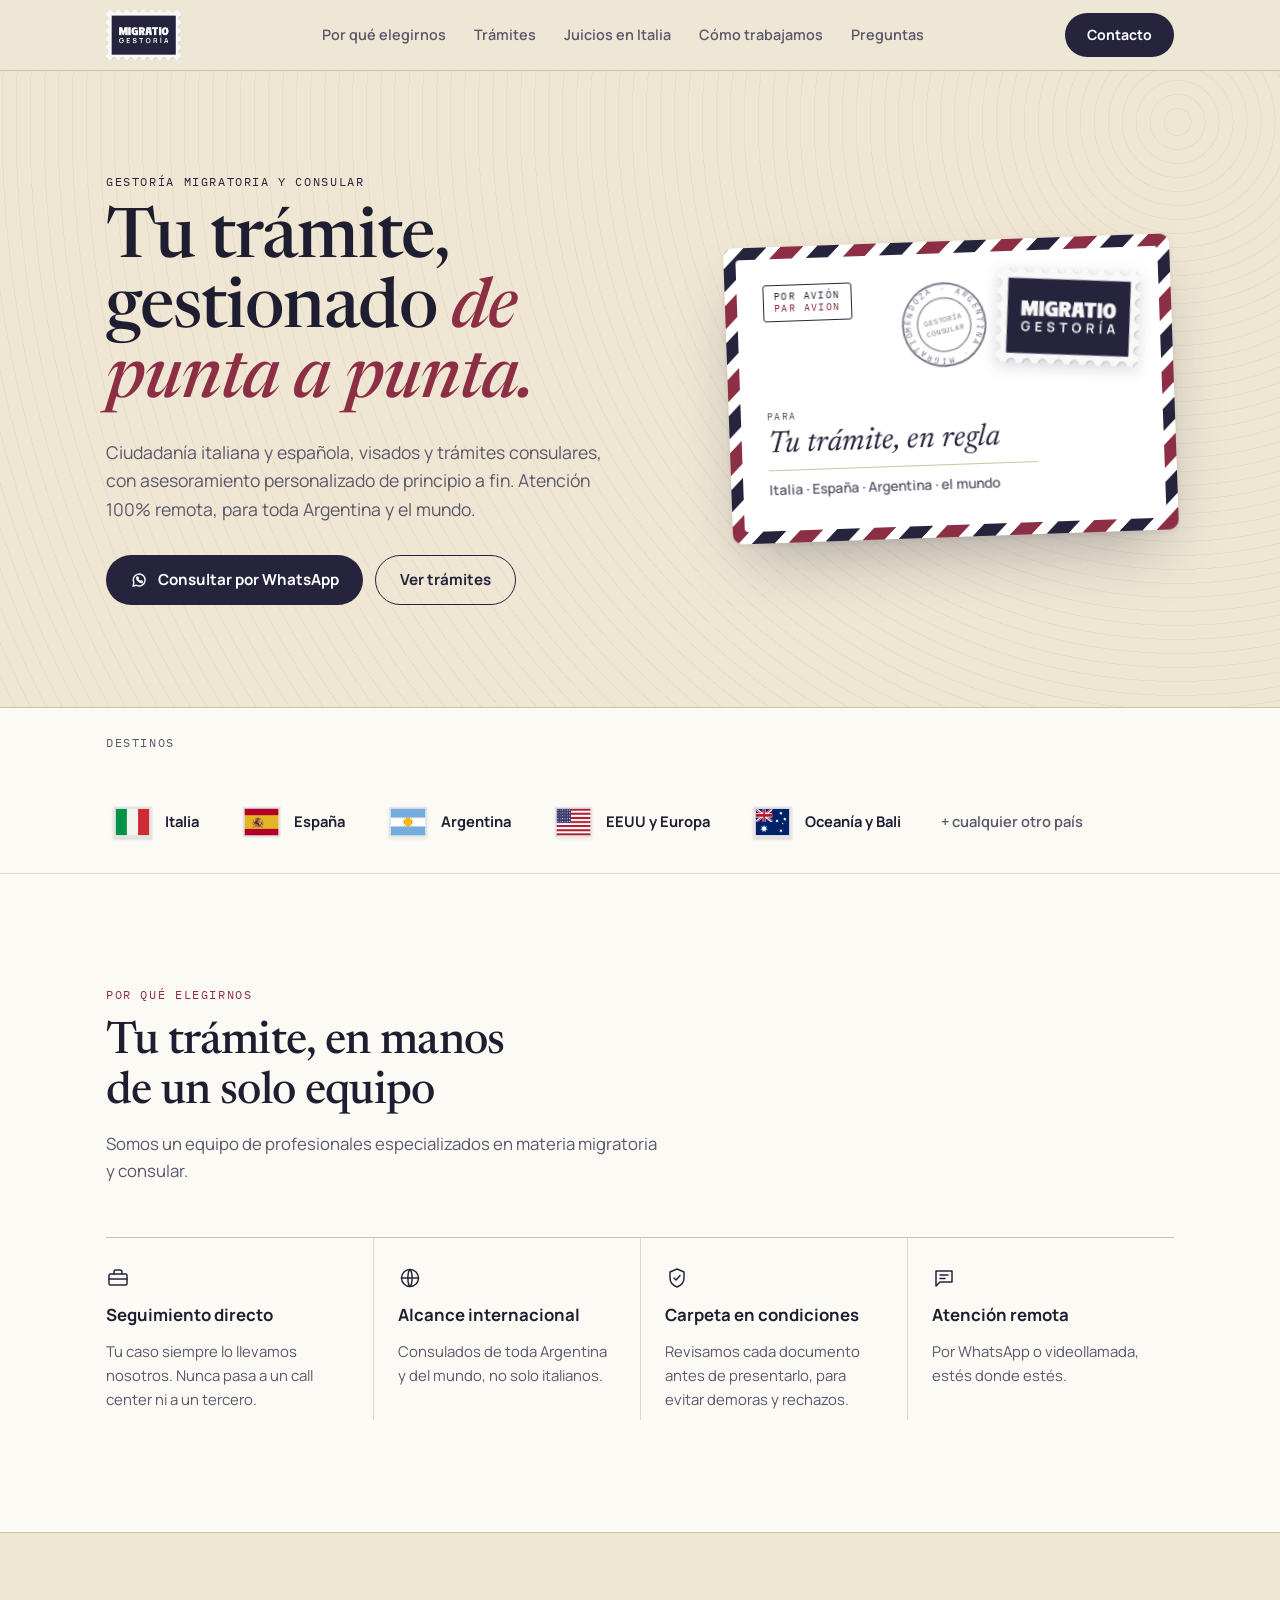
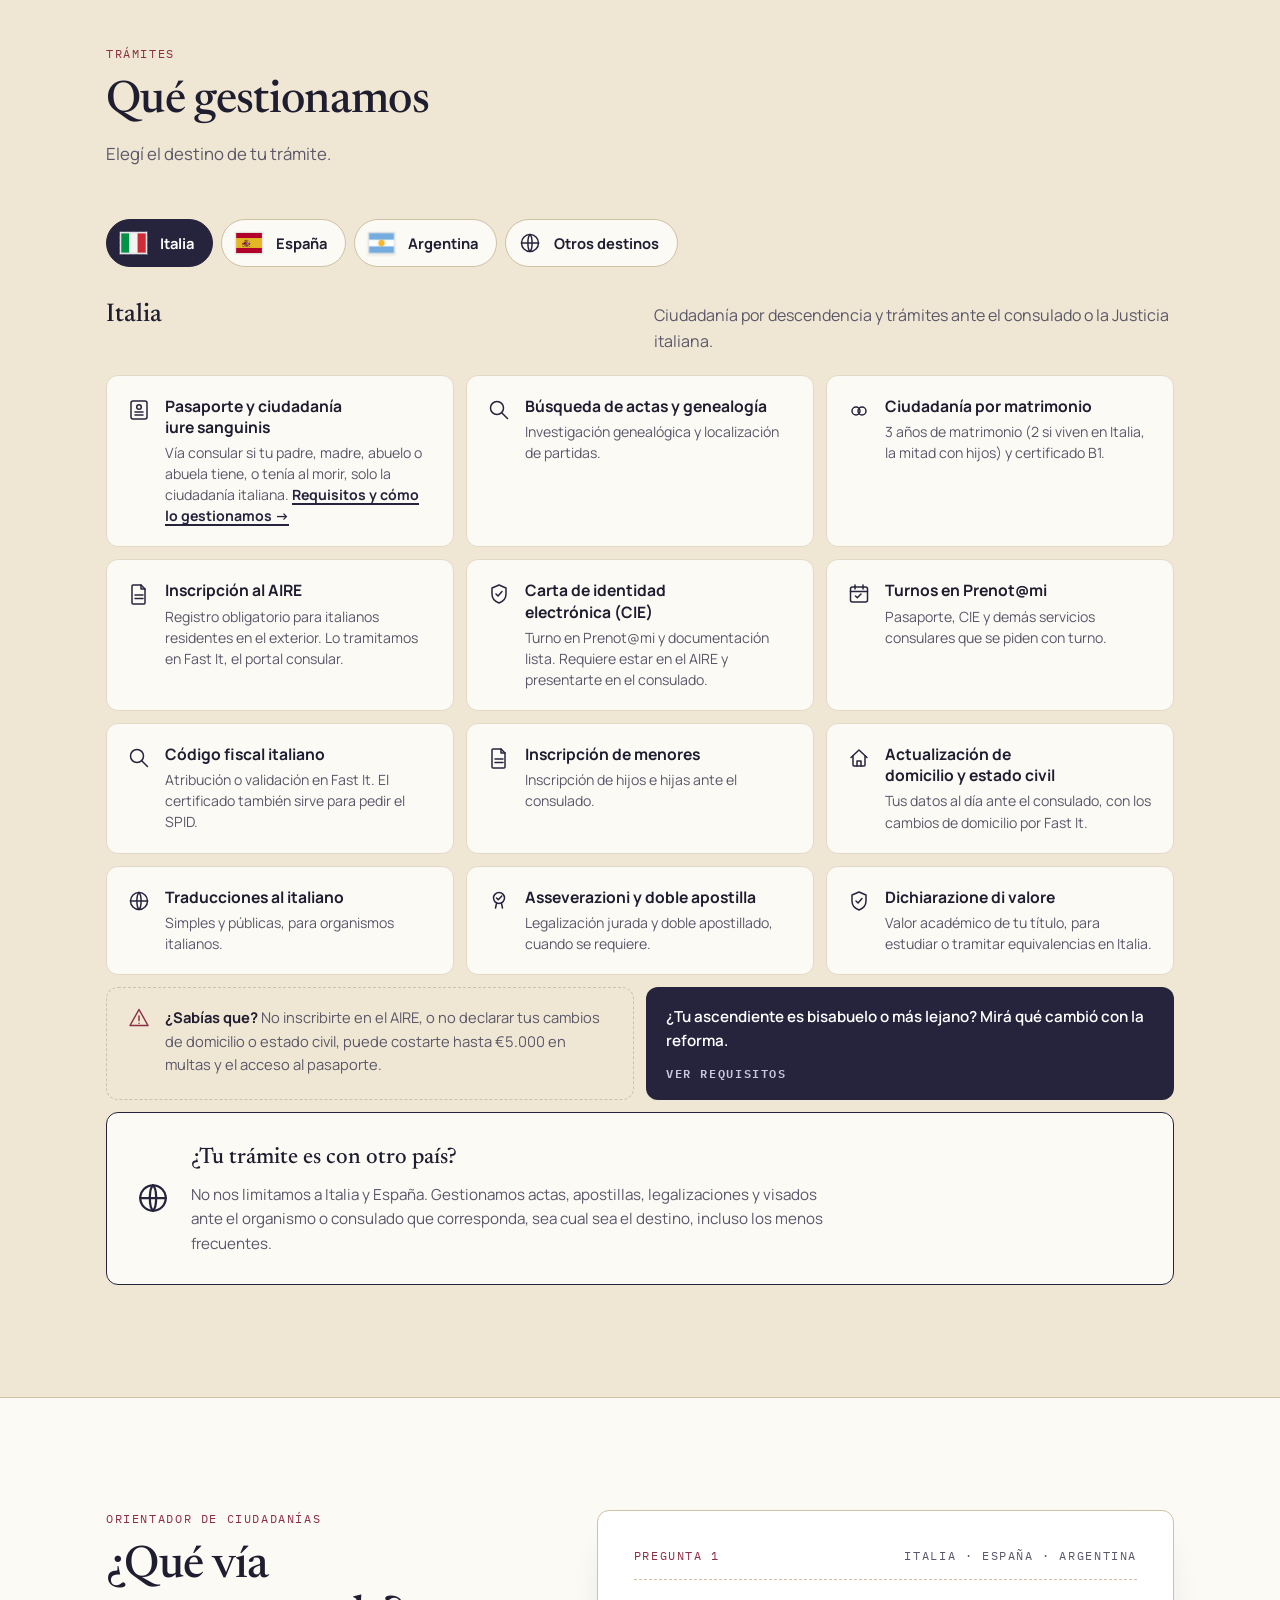
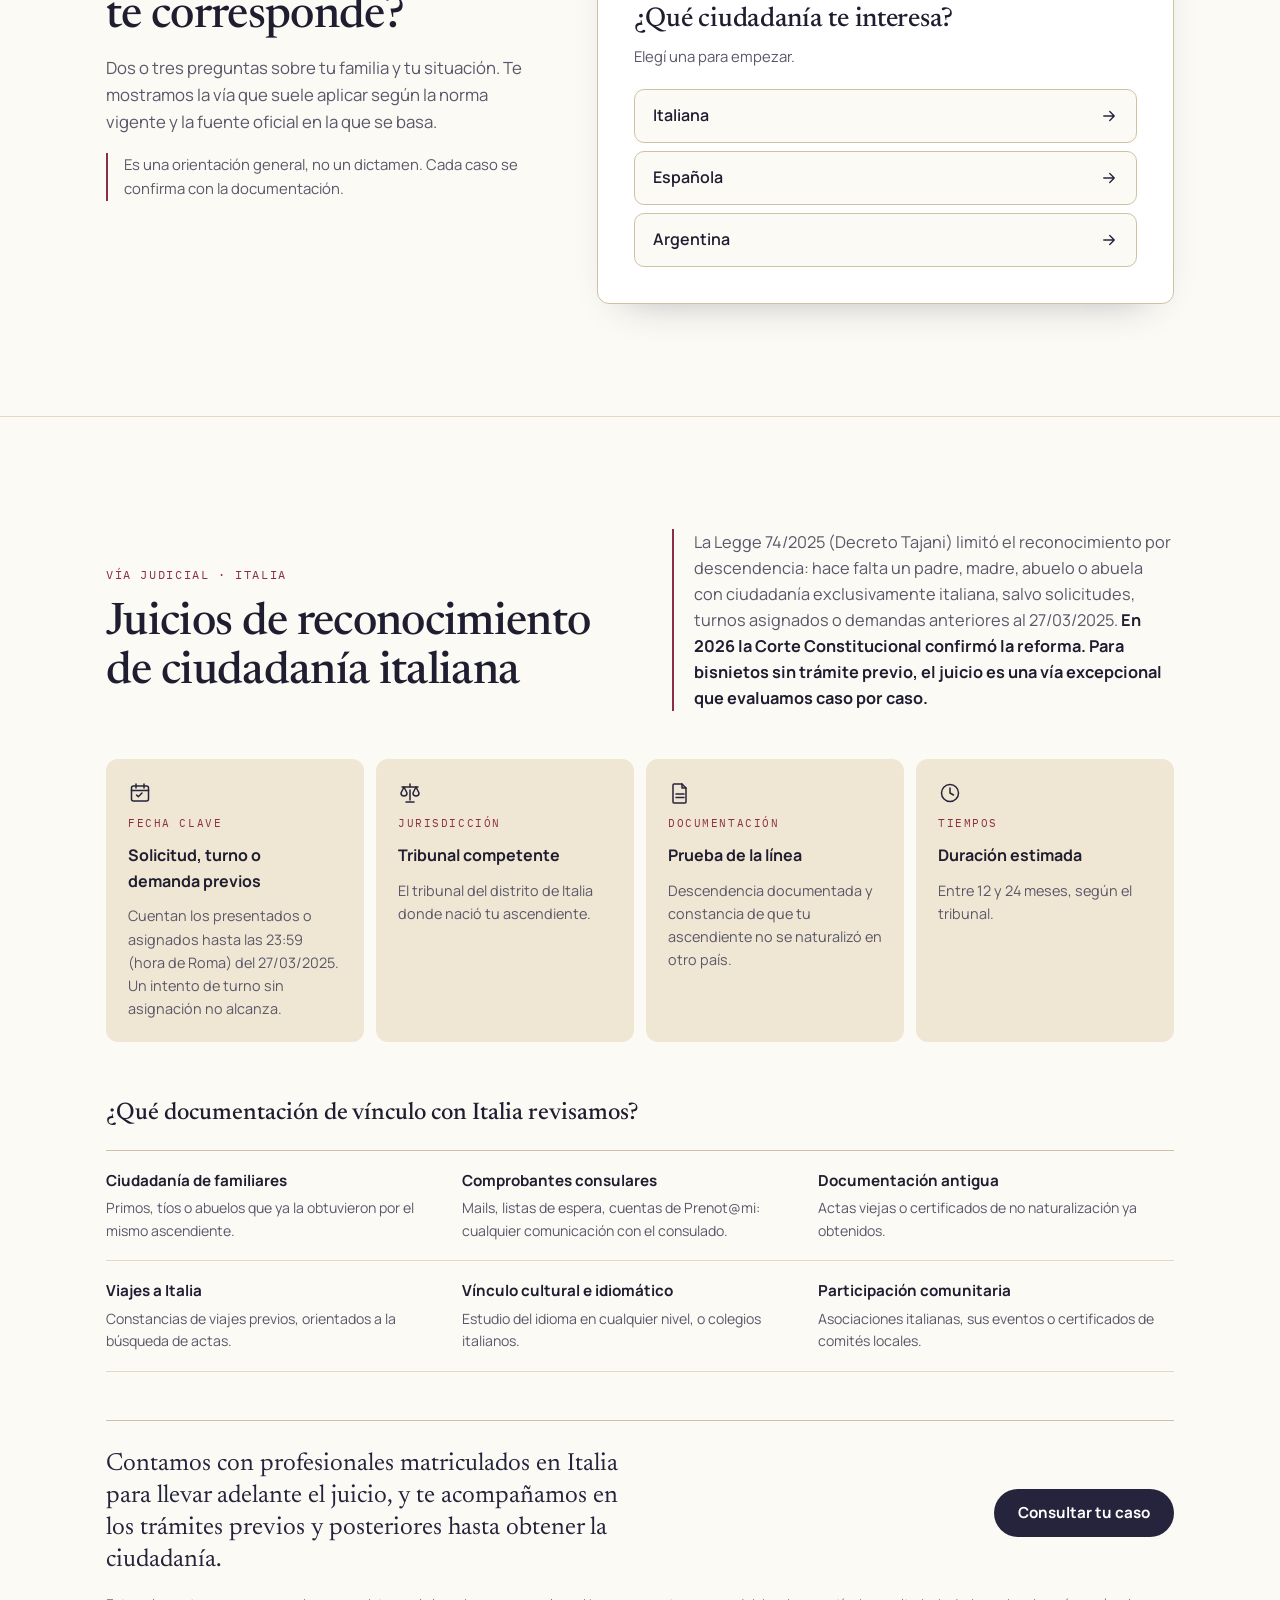
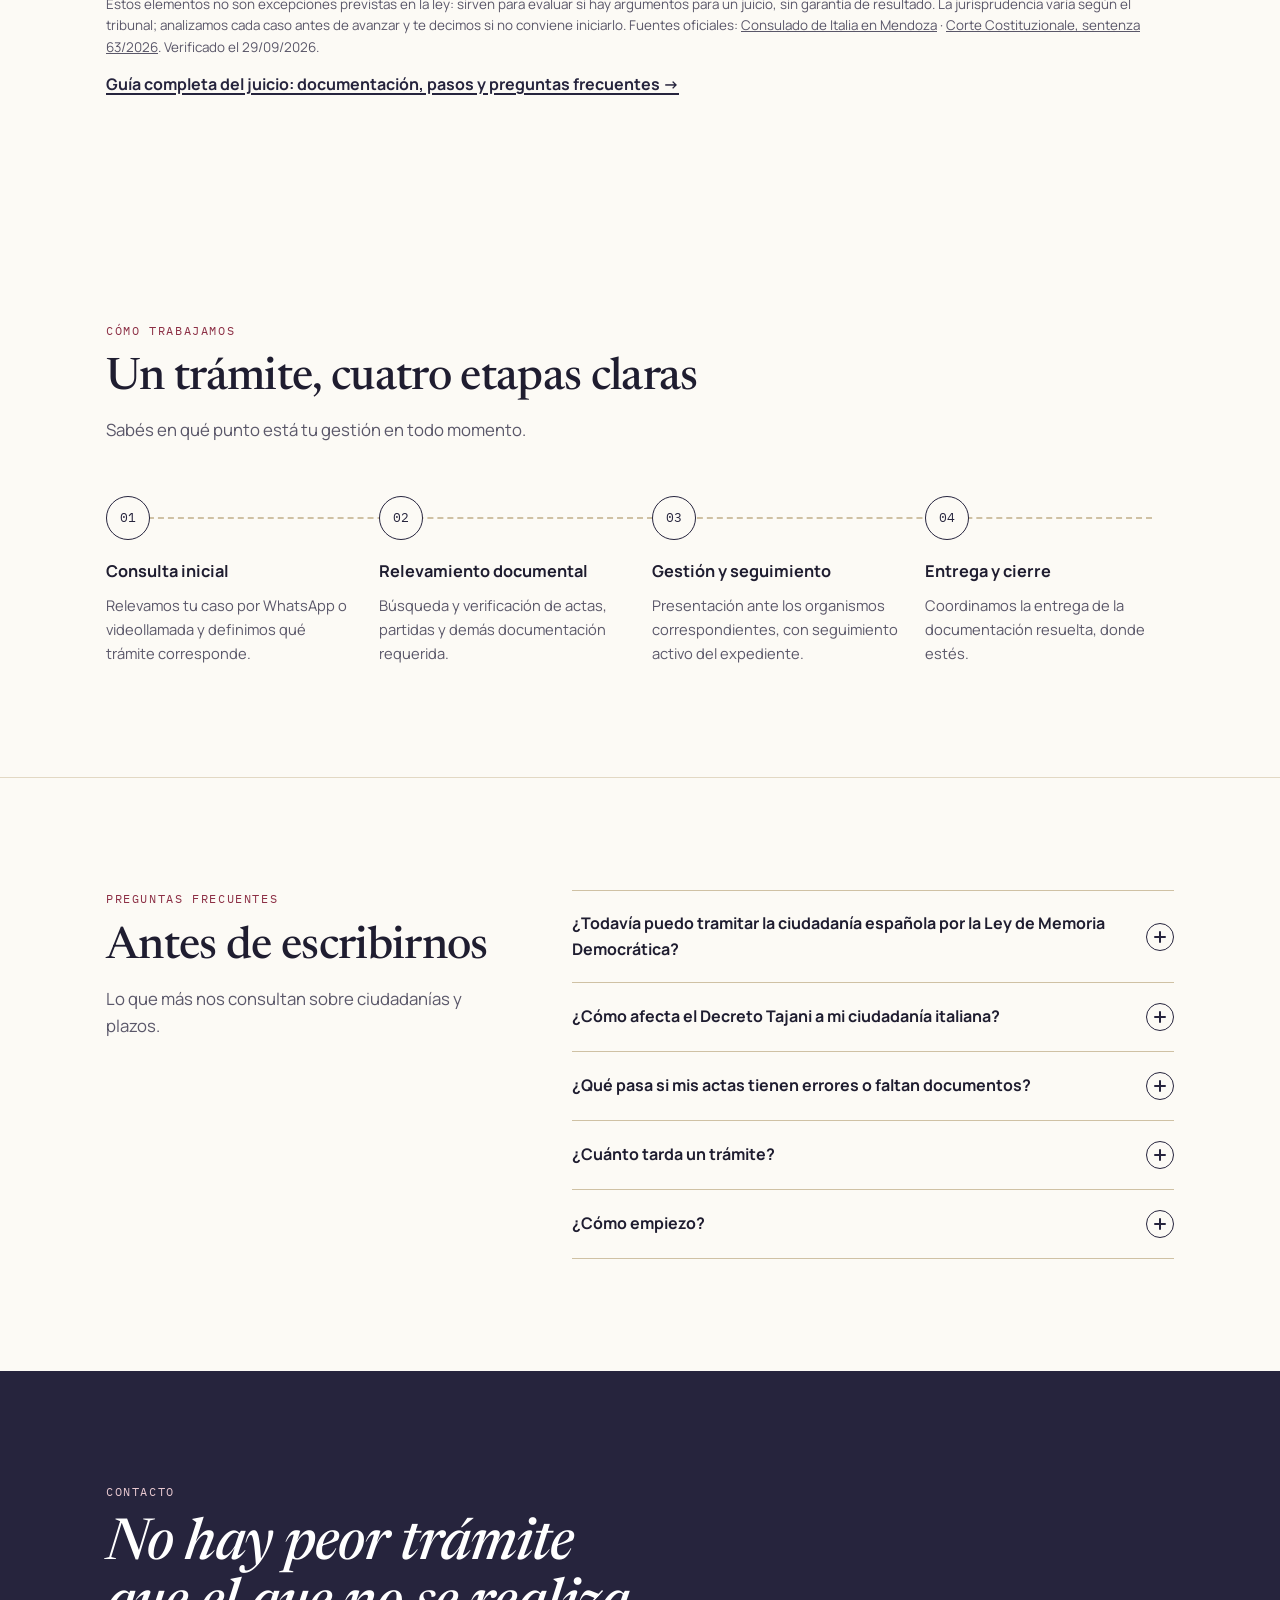
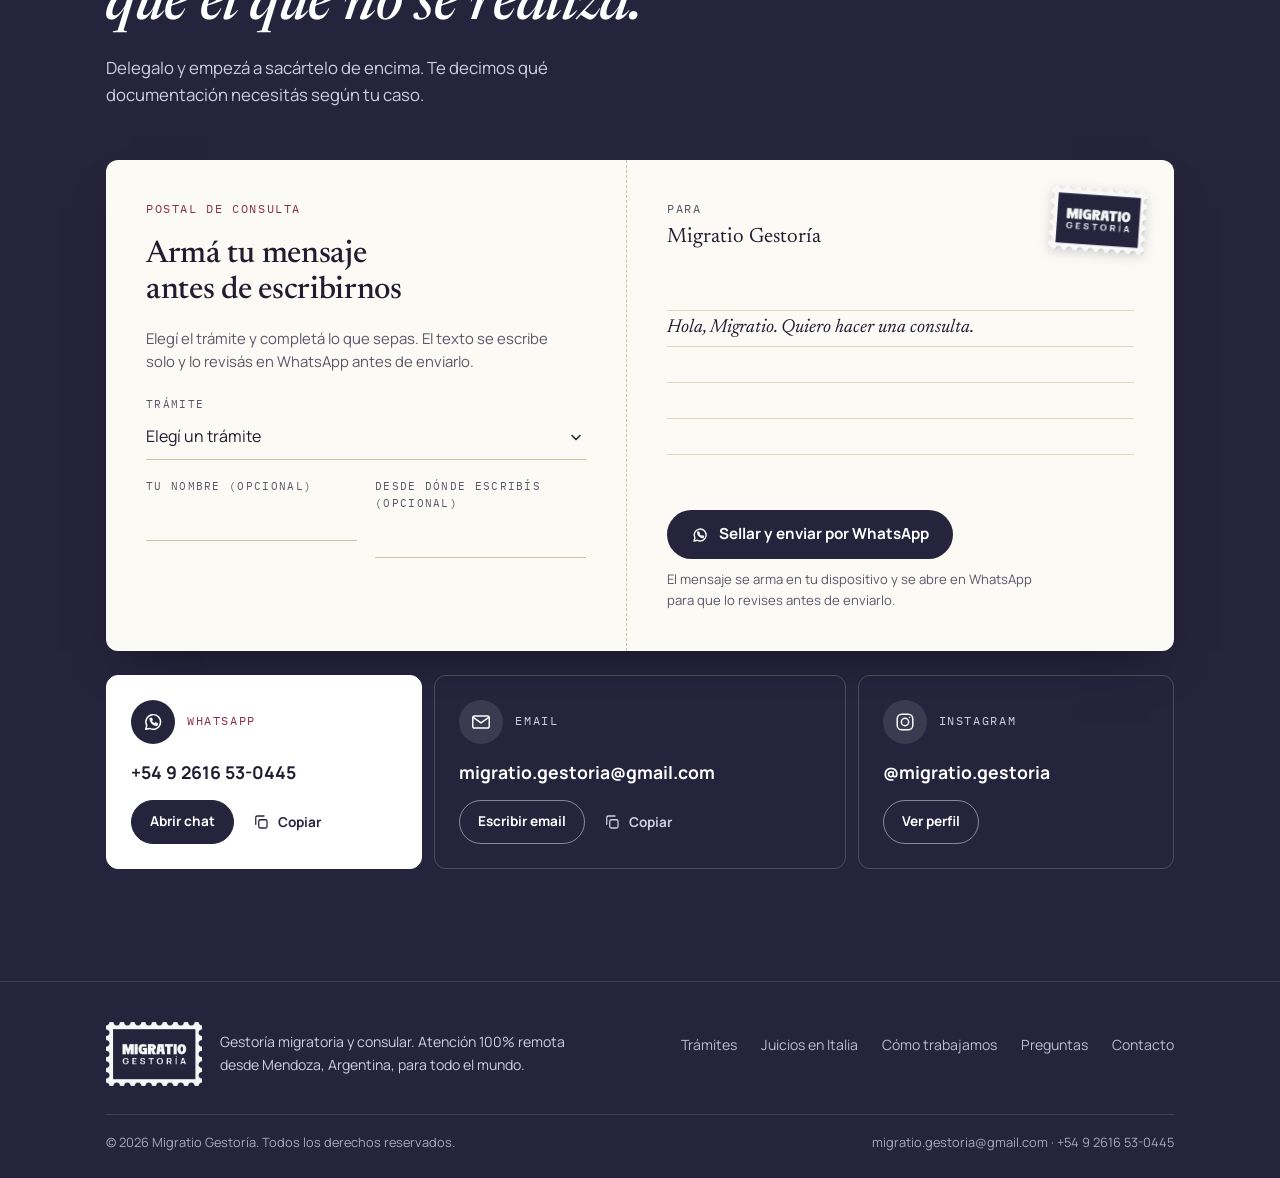
==== index.html @ bc557d66 "Agrega Google Analytics (GA4) y eventos de clic de contacto Etiqueta G-LXLH3B2WEY en las seis página" ====
<!doctype html>
<html lang="es">
<head>
<meta charset="utf-8">
<meta name="viewport" content="width=device-width, initial-scale=1, viewport-fit=cover">
<meta name="format-detection" content="telephone=no">
<title>Migratio Gestoría · Ciudadanía italiana y española, trámites consulares</title>
<meta name="description" content="Gestoría migratoria y consular: ciudadanía italiana y española, juicios en Italia, visados y documentación de cualquier país. Atención 100% remota.">
<meta name="theme-color" content="#efe6d3">
<link rel="icon" href="favicon.ico?v=2" sizes="any">
<link rel="icon" type="image/png" sizes="32x32" href="favicon-32.png?v=2">
<link rel="icon" type="image/png" sizes="16x16" href="favicon-16.png?v=2">
<link rel="apple-touch-icon" href="apple-touch-icon.png?v=2">
<link rel="canonical" href="https://migratiogestoria.com/">
<meta property="og:type" content="website">
<meta property="og:locale" content="es_AR">
<meta property="og:site_name" content="Migratio Gestoría">
<meta property="og:title" content="Migratio Gestoría">
<meta property="og:description" content="Gestoría migratoria y consular: ciudadanía italiana y española, juicios en Italia, visados y documentación de cualquier país. Atención 100% remota.">
<meta property="og:url" content="https://migratiogestoria.com/">
<meta property="og:image" content="https://migratiogestoria.com/og-image.jpg">
<meta property="og:image:width" content="1200">
<meta property="og:image:height" content="630">
<meta name="twitter:card" content="summary_large_image">

<script type="application/ld+json">
{
  "@context": "https://schema.org",
  "@type": "ProfessionalService",
  "name": "Migratio Gestoría",
  "description": "Gestoría migratoria y consular: ciudadanía italiana y española, juicios en Italia, visados y documentación de cualquier país. Atención 100% remota.",
  "telephone": "+5492616530445",
  "email": "migratio.gestoria@gmail.com",
  "address": { "@type": "PostalAddress", "addressLocality": "Mendoza", "addressCountry": "AR" },
  "areaServed": "Worldwide",
  "availableLanguage": "es",
  "url": "https://migratiogestoria.com/",
  "image": "https://migratiogestoria.com/og-image.jpg",
  "sameAs": ["https://instagram.com/migratio.gestoria"]
}
</script>
<link rel="preconnect" href="https://fonts.googleapis.com">
<link rel="preconnect" href="https://fonts.gstatic.com" crossorigin>
<link href="https://fonts.googleapis.com/css2?family=Newsreader:ital,opsz,wght@0,6..72,400;0,6..72,500;1,6..72,400;1,6..72,500&family=Manrope:wght@400;500;600;700;800&family=IBM+Plex+Mono:wght@500&display=swap" rel="stylesheet">

<style>
  :root {
    color-scheme: light;
    --navy: #26243d;
    --navy-soft: #3a3860;
    --burgundy: #8c2f45;
    --teal: #295a63;
    --sand: #efe6d3;
    --sand-deep: #e5d8bd;
    --paper: #fcfaf5;
    --white: #ffffff;
    --ink: #1f1d30;
    --ink-soft: #5a5769;
    --line: #e2d8c4;
    --line-strong: #cfc1a4;

    --f-display: 'Newsreader', 'Iowan Old Style', Georgia, serif;
    --f-body: 'Manrope', 'Segoe UI', system-ui, sans-serif;
    --f-mono: 'IBM Plex Mono', ui-monospace, 'SFMono-Regular', Menlo, monospace;

    --gutter: clamp(18px, 5vw, 56px);
    --radius: 12px;
  }

  * { box-sizing: border-box; }
  html { scroll-behavior: smooth; }
  @media (prefers-reduced-motion: reduce) { html { scroll-behavior: auto; } }

  body {
    margin: 0;
    background: var(--paper);
    color: var(--ink);
    font-family: var(--f-body);
    font-size: 16px;
    line-height: 1.6;
    -webkit-font-smoothing: antialiased;
  }
  img { max-width: 100%; display: block; }
  a { color: inherit; }
  :focus-visible { outline: 3px solid var(--navy); outline-offset: 3px; border-radius: 4px; }

  h1, h2, h3 { margin: 0; text-wrap: balance; color: var(--ink); }
  h1, h2 { font-family: var(--f-display); font-weight: 500; letter-spacing: -0.015em; }
  h3 { font-family: var(--f-body); font-weight: 700; }
  p { margin: 0; }

  .wrap { max-width: 1180px; margin: 0 auto; padding-inline: var(--gutter); }

  .mono {
    font-family: var(--f-mono);
    font-size: .72rem;
    letter-spacing: .14em;
    text-transform: uppercase;
  }
  .kicker { color: var(--burgundy); margin-bottom: 14px; display: block; }

  .btn {
    display: inline-flex;
    align-items: center;
    justify-content: center;
    gap: 10px;
    min-height: 48px;
    padding: 12px 24px;
    border-radius: 999px;
    font-weight: 700;
    font-size: .95rem;
    text-decoration: none;
    cursor: pointer;
    transition: background-color .2s ease, color .2s ease, border-color .2s ease, transform .2s ease;
  }
  .btn-primary { background: var(--navy); color: var(--white); }
  .btn-primary:hover { background: var(--navy-soft); }
  .btn-outline { border: 1.5px solid var(--navy); color: var(--navy); background: transparent; }
  .btn-outline:hover { background: var(--navy); color: var(--white); }
  .btn svg { width: 18px; height: 18px; stroke: currentColor; fill: none; stroke-width: 1.8; stroke-linecap: round; stroke-linejoin: round; }

  .ico { width: 24px; height: 24px; stroke: var(--navy); fill: none; stroke-width: 1.5; stroke-linecap: round; stroke-linejoin: round; flex-shrink: 0; }

  /* ---------- header ---------- */
  header.site {
    position: sticky;
    top: env(safe-area-inset-top, 0px);
    z-index: 50;
    background: rgba(239, 230, 211, .94);
    backdrop-filter: blur(8px);
    -webkit-backdrop-filter: blur(8px);
    border-bottom: 1px solid var(--line-strong);
  }
  .nav-row { display: flex; align-items: center; justify-content: space-between; gap: 20px; padding-block: 10px; }
  .brand { display: block; flex-shrink: 0; }
  .brand img { height: 50px; width: auto; }
  nav.links { display: flex; gap: 28px; font-size: .9rem; font-weight: 600; color: var(--ink-soft); }
  nav.links a { text-decoration: none; padding-block: 8px; transition: color .2s ease; }
  nav.links a:hover { color: var(--navy); }
  .nav-cta { min-height: 44px; padding: 10px 22px; font-size: .88rem; }
  .nav-actions { display: flex; align-items: center; gap: 8px; }
  .menu-btn {
    display: none;
    width: 44px; height: 44px;
    border-radius: 50%;
    border: 1.5px solid var(--navy);
    background: transparent;
    cursor: pointer;
    place-items: center;
    padding: 0;
  }
  .menu-btn svg { width: 20px; height: 20px; stroke: var(--navy); stroke-width: 1.8; fill: none; stroke-linecap: round; }
  .menu-btn[aria-expanded="true"] { background: var(--navy); }
  .menu-btn[aria-expanded="true"] svg { stroke: var(--white); }
  .mnav { border-top: 1px solid var(--line-strong); }
  .mnav .wrap { display: flex; flex-direction: column; padding-block: 8px 16px; }
  .mnav a { text-decoration: none; font-weight: 600; padding: 12px 0; min-height: 44px; border-bottom: 1px solid var(--line); }
  .mnav a:last-child { border-bottom: none; }
  @media (max-width: 900px) {
    nav.links { display: none; }
    .menu-btn { display: grid; }
  }
  @media (min-width: 901px) { .mnav { display: none !important; } }

  .skip {
    position: absolute;
    left: 16px;
    top: -60px;
    z-index: 100;
    background: var(--navy);
    color: var(--white);
    padding: 10px 16px;
    border-radius: 8px;
    font-weight: 700;
    text-decoration: none;
  }
  .skip:focus { top: 12px; }

  section[id], .panel { scroll-margin-top: 84px; }

  /* ---------- hero ---------- */
  .hero {
    background-color: var(--sand);
    background-image: repeating-radial-gradient(circle at 92% 8%, transparent 0 13px, rgba(38, 36, 61, .045) 13px 14px);
    border-bottom: 1px solid var(--line-strong);
  }
  .hero .wrap {
    display: grid;
    grid-template-columns: 1.1fr .9fr;
    gap: clamp(36px, 6vw, 80px);
    align-items: center;
    padding-block: clamp(48px, 8vw, 104px);
  }
  @media (max-width: 900px) { .hero .wrap { grid-template-columns: 1fr; } }
  .hero .kicker { color: var(--navy); }
  .hero h1 { font-size: clamp(2.5rem, 5.6vw, 4.3rem); line-height: 1.02; margin-bottom: 22px; }
  .hero h1 em { font-style: italic; color: var(--burgundy); }
  .hero .lead { font-size: 1.1rem; color: var(--ink-soft); max-width: 46ch; margin-bottom: 32px; }
  .hero-ctas { display: flex; flex-wrap: wrap; gap: 12px; }

  /* airmail envelope */
  .envelope {
    position: relative;
    padding: 12px;
    border-radius: 10px;
    background: repeating-linear-gradient(-45deg,
      var(--burgundy) 0 16px, var(--white) 16px 26px,
      var(--navy) 26px 42px, var(--white) 42px 52px);
    box-shadow: 0 30px 60px -20px rgba(38, 36, 61, .35), 0 2px 6px rgba(38, 36, 61, .08);
    transform: rotate(-2deg);
    max-width: 520px;
    width: 100%;
    justify-self: center;
  }
  .env-inner {
    position: relative;
    background: var(--white);
    border-radius: 4px;
    aspect-ratio: 1.55 / 1;
    padding: clamp(16px, 3vw, 26px);
    overflow: hidden;
  }
  .par-avion {
    position: absolute;
    top: clamp(16px, 3vw, 26px);
    left: clamp(16px, 3vw, 26px);
    border: 1.5px solid var(--navy);
    color: var(--navy);
    padding: 5px 10px;
    border-radius: 3px;
    line-height: 1.25;
    font-size: .62rem;
  }
  .par-avion span { display: block; color: var(--burgundy); }
  .env-stamp {
    position: absolute;
    top: clamp(12px, 2.4vw, 20px);
    right: clamp(12px, 2.4vw, 20px);
    width: 34%;
    transform: rotate(4deg);
    filter: drop-shadow(0 4px 8px rgba(38, 36, 61, .2));
    z-index: 1;
  }
  .postmark {
    position: absolute;
    top: 9%;
    right: 40%;
    width: 22%;
    opacity: .7;
    transform: rotate(-12deg);
    pointer-events: none;
  }
  .env-address {
    position: absolute;
    left: clamp(16px, 3vw, 26px);
    right: 30%;
    bottom: clamp(16px, 3.4vw, 30px);
    display: flex;
    flex-direction: column;
    gap: 4px;
  }
  .env-address .mono { color: var(--ink-soft); font-size: .6rem; }
  .env-to { font-family: var(--f-display); font-style: italic; font-size: clamp(1.3rem, 2.8vw, 1.9rem); line-height: 1.1; color: var(--navy); }
  .env-rule { height: 1px; background: var(--line-strong); margin-block: 4px; }
  .env-line { font-size: clamp(.72rem, 1.4vw, .86rem); color: var(--ink-soft); font-weight: 600; }

  /* ---------- destinos ---------- */
  .destinos { border-bottom: 1px solid var(--line); background: var(--paper); }
  .destinos .wrap { display: flex; align-items: center; gap: clamp(18px, 4vw, 44px); flex-wrap: wrap; padding-block: 26px; }
  .destinos .mono { color: var(--ink-soft); }
  .dest-list { display: flex; flex-wrap: wrap; gap: clamp(14px, 3vw, 32px); align-items: center; }
  .dest {
    display: flex;
    align-items: center;
    gap: 10px;
    text-decoration: none;
    font-weight: 700;
    font-size: .92rem;
    color: var(--ink);
    padding: 6px 4px;
  }
  .dest img { height: 38px; width: auto; transition: transform .25s ease; }
  @media (hover: hover) and (pointer: fine) { .dest:hover img { transform: rotate(-6deg) scale(1.06); } }
  .dest-more { color: var(--ink-soft); font-weight: 600; }

  /* ---------- section shell ---------- */
  section.block { padding-block: clamp(64px, 9vw, 112px); }
  .head { max-width: 640px; margin-bottom: clamp(32px, 5vw, 52px); }
  .head h2 { font-size: clamp(2rem, 3.8vw, 2.8rem); line-height: 1.1; margin-bottom: 14px; }
  .head p { color: var(--ink-soft); font-size: 1.05rem; max-width: 56ch; }

  /* ---------- por qué ---------- */
  .why-grid { display: grid; grid-template-columns: repeat(4, 1fr); gap: 0; border-top: 1px solid var(--line-strong); }
  .why { padding: 28px 24px 8px 0; display: flex; flex-direction: column; gap: 12px; }
  .why + .why { padding-left: 24px; border-left: 1px solid var(--line); }
  .why h3 { font-size: 1.05rem; }
  .why p { color: var(--ink-soft); font-size: .93rem; }
  @media (max-width: 900px) {
    .why-grid { grid-template-columns: 1fr 1fr; }
    .why, .why + .why { padding: 24px 16px 20px 0; border-left: none; }
    .why:nth-child(even) { padding-left: 16px; border-left: 1px solid var(--line); }
    .why:nth-child(n+3) { border-top: 1px solid var(--line); }
  }
  @media (max-width: 520px) {
    .why-grid { grid-template-columns: 1fr; }
    .why:nth-child(even) { padding-left: 0; border-left: none; }
    .why:nth-child(n+2) { border-top: 1px solid var(--line); }
  }

  /* ---------- trámites (tabs) ---------- */
  .tramites { background: var(--sand); border-block: 1px solid var(--line-strong); }
  .tablist {
    display: flex;
    gap: 8px;
    flex-wrap: wrap;
    margin-bottom: 28px;
  }
  .tab {
    display: inline-flex;
    align-items: center;
    gap: 10px;
    min-height: 48px;
    padding: 8px 18px 8px 10px;
    border-radius: 999px;
    border: 1.5px solid var(--line-strong);
    background: var(--paper);
    color: var(--ink);
    font-family: var(--f-body);
    font-weight: 700;
    font-size: .92rem;
    cursor: pointer;
    transition: background-color .2s ease, border-color .2s ease, color .2s ease;
  }
  @media (max-width: 560px) {
    .tablist { display: grid; grid-template-columns: 1fr 1fr; gap: 8px; }
    .tab { justify-content: flex-start; text-align: left; padding-right: 12px; font-size: .88rem; line-height: 1.2; }
    .tab .count { display: none; }
    .tab { flex-shrink: 0; }
  }
  .tab img { height: 28px; width: auto; }
  .tab .globe { width: 28px; height: 28px; display: grid; place-items: center; }
  .tab .count { font-family: var(--f-mono); font-size: .7rem; color: var(--ink-soft); font-weight: 500; }
  .tab:hover { border-color: var(--navy); }
  .tab[aria-selected="true"] { background: var(--navy); border-color: var(--navy); color: var(--white); }
  .tab[aria-selected="true"] .count { color: #c9c6e0; }
  .tab[aria-selected="true"] .globe .ico { stroke: var(--white); }

  .panel-intro { display: flex; justify-content: space-between; align-items: baseline; gap: 16px; flex-wrap: wrap; margin-bottom: 20px; }
  .panel-intro h3 { font-family: var(--f-display); font-weight: 500; font-size: 1.6rem; }
  .panel-intro p { color: var(--ink-soft); max-width: 52ch; }

  .svc-grid { display: grid; grid-template-columns: repeat(3, 1fr); gap: 12px; }
  @media (max-width: 900px) { .svc-grid { grid-template-columns: 1fr 1fr; } }
  @media (max-width: 560px) { .svc-grid { grid-template-columns: 1fr; } }
  .svc {
    background: var(--paper);
    border: 1px solid var(--line);
    border-radius: var(--radius);
    padding: 20px;
    display: grid;
    grid-template-columns: auto 1fr;
    gap: 4px 14px;
    align-content: start;
  }
  .svc .ico, .svc .mini-flag { grid-row: span 2; margin-top: 2px; }
  .svc .mini-flag { height: 24px; width: auto; }
  .svc h4 { margin: 0; font-family: var(--f-body); font-weight: 700; font-size: .98rem; line-height: 1.35; color: var(--ink); text-wrap: balance; }
  .svc p { grid-column: 2; color: var(--ink-soft); font-size: .88rem; line-height: 1.5; }

  .panel-foot { display: grid; grid-template-columns: 1fr 1fr; gap: 12px; margin-top: 12px; }
  @media (max-width: 760px) { .panel-foot { grid-template-columns: 1fr; } }
  .note {
    border: 1px dashed var(--line-strong);
    border-radius: var(--radius);
    padding: 18px 20px;
    font-size: .92rem;
    color: var(--ink-soft);
    display: flex;
    gap: 14px;
    align-items: flex-start;
  }
  .note b { color: var(--ink); }
  .note .ico { stroke: var(--burgundy); }
  a.jump {
    border-radius: var(--radius);
    padding: 18px 20px;
    background: var(--navy);
    color: var(--white);
    text-decoration: none;
    display: flex;
    justify-content: space-between;
    align-items: center;
    flex-wrap: wrap;
    gap: 10px 16px;
    font-weight: 600;
    font-size: .95rem;
    transition: background-color .2s ease;
  }
  a.jump:hover { background: var(--navy-soft); }
  a.jump .mono { color: #c9c6e0; white-space: nowrap; }

  .anywhere {
    margin-top: 12px;
    border-radius: var(--radius);
    background: var(--paper);
    border: 1.5px solid var(--navy);
    padding: clamp(20px, 3vw, 28px);
    display: grid;
    grid-template-columns: auto 1fr;
    gap: 20px;
    align-items: center;
  }
  .anywhere .ico { width: 36px; height: 36px; }
  .anywhere h3 { margin: 0 0 6px; font-family: var(--f-display); font-weight: 500; font-size: 1.4rem; }
  .anywhere p { color: var(--ink-soft); font-size: .95rem; max-width: 72ch; }
  @media (max-width: 560px) { .anywhere { grid-template-columns: 1fr; } }

  /* ---------- juicios ---------- */
  .juicios .top { display: grid; grid-template-columns: 1fr 1fr; gap: clamp(28px, 5vw, 64px); align-items: end; margin-bottom: clamp(32px, 5vw, 48px); }
  .juicios .top .head { margin-bottom: 0; }
  .juicios .aside { color: var(--ink-soft); font-size: 1.02rem; border-left: 2px solid var(--burgundy); padding-left: 20px; }
  .juicios .aside b { color: var(--ink); }
  @media (max-width: 900px) { .juicios .top { grid-template-columns: 1fr; } }

  .req-grid { display: grid; grid-template-columns: repeat(4, 1fr); gap: 12px; }
  @media (max-width: 900px) { .req-grid { grid-template-columns: 1fr 1fr; } }
  @media (max-width: 520px) { .req-grid { grid-template-columns: 1fr; } }
  .req { background: var(--sand); border-radius: var(--radius); padding: 22px; display: flex; flex-direction: column; gap: 10px; }
  .req .mono { color: var(--burgundy); font-size: .7rem; }
  .req h3 { font-size: 1rem; }
  .req p { color: var(--ink-soft); font-size: .9rem; }

  .proofs { margin-top: clamp(36px, 5vw, 52px); }
  .proofs h3 { font-family: var(--f-display); font-weight: 500; font-size: 1.5rem; margin-bottom: 18px; }
  .proof-grid { display: grid; grid-template-columns: repeat(3, 1fr); border-top: 1px solid var(--line-strong); }
  @media (max-width: 900px) { .proof-grid { grid-template-columns: 1fr 1fr; } }
  @media (max-width: 560px) { .proof-grid { grid-template-columns: 1fr; } }
  .proof { padding: 18px 20px 18px 0; border-bottom: 1px solid var(--line); display: flex; flex-direction: column; gap: 4px; }
  .proof b { font-size: .95rem; }
  .proof span { color: var(--ink-soft); font-size: .88rem; }

  .juicios-cta {
    margin-top: clamp(32px, 5vw, 48px);
    display: flex;
    justify-content: space-between;
    align-items: center;
    gap: 24px;
    flex-wrap: wrap;
    padding-top: 28px;
    border-top: 1px solid var(--line-strong);
  }
  .juicios-cta p { font-family: var(--f-display); font-size: clamp(1.25rem, 2.2vw, 1.55rem); line-height: 1.3; max-width: 38ch; color: var(--navy); }
  .fine { margin-top: 16px; font-size: .84rem; color: var(--ink-soft); }


  /* ---------- proceso ---------- */
  .steps { display: grid; grid-template-columns: repeat(4, 1fr); gap: 24px; position: relative; list-style: none; margin: 0; padding: 0; }
  .steps::before {
    content: "";
    position: absolute;
    top: 21px;
    left: 22px;
    right: 22px;
    border-top: 2px dashed var(--line-strong);
  }
  .step { position: relative; display: flex; flex-direction: column; gap: 10px; }
  .step .num {
    width: 44px; height: 44px;
    border-radius: 50%;
    background: var(--paper);
    border: 1.5px solid var(--navy);
    color: var(--navy);
    display: grid; place-items: center;
    font-family: var(--f-mono);
    font-size: .8rem;
    margin-bottom: 8px;
    position: relative;
  }
  .step h3 { font-size: 1.02rem; }
  .step p { color: var(--ink-soft); font-size: .92rem; }
  @media (max-width: 900px) {
    .steps { grid-template-columns: 1fr; gap: 26px; }
    .steps::before { top: 22px; bottom: 22px; left: 21px; right: auto; border-top: none; border-left: 2px dashed var(--line-strong); }
    .step { padding-left: 64px; }
    .step .num { position: absolute; left: 0; top: 0; margin: 0; }
  }

  a.more { color: var(--navy); font-weight: 700; text-decoration: underline; text-underline-offset: 3px; text-decoration-thickness: 1.5px; }
  a.more:hover { color: var(--burgundy); }
  .guide-link { margin-top: 14px; }
  /* ---------- faq ---------- */
  .faq { border-top: 1px solid var(--line); }
  .faq .wrap { display: grid; grid-template-columns: .8fr 1.2fr; gap: clamp(28px, 5vw, 72px); }
  @media (max-width: 900px) { .faq .wrap { grid-template-columns: 1fr; } }
  .faq-list { border-top: 1px solid var(--line-strong); }
  .faq-list details { border-bottom: 1px solid var(--line-strong); }
  .faq-list summary {
    cursor: pointer;
    list-style: none;
    display: flex;
    justify-content: space-between;
    gap: 18px;
    align-items: center;
    padding: 20px 0;
    font-weight: 700;
    font-size: 1rem;
    min-height: 48px;
  }
  .faq-list summary::-webkit-details-marker { display: none; }
  .faq-list summary .pm { width: 28px; height: 28px; border-radius: 50%; border: 1.5px solid var(--navy); display: grid; place-items: center; flex-shrink: 0; transition: transform .25s ease, background-color .2s ease; }
  .faq-list summary .pm svg { width: 12px; height: 12px; stroke: var(--navy); stroke-width: 2; fill: none; stroke-linecap: round; }
  .faq-list details[open] .pm { transform: rotate(45deg); background: var(--navy); }
  .faq-list details[open] .pm svg { stroke: var(--white); }
  .faq-list details p { color: var(--ink-soft); padding: 0 44px 22px 0; max-width: 62ch; }

  /* ---------- contacto ---------- */
  .contacto { background: var(--navy); color: var(--white); }
  .contacto .head { max-width: 760px; }
  .contacto .head h2 { color: var(--white); }
  .contacto .slogan-line { font-style: italic; font-size: clamp(2.2rem, 5vw, 3.6rem); line-height: 1.05; max-width: 18ch; margin-bottom: 18px; }
  .contacto .head p { color: #cfcce2; }
  .contacto .kicker { color: #e9c9d1; }
  .contact-grid { display: grid; grid-template-columns: 1.3fr 1fr 1fr; gap: 12px; }
  @media (max-width: 900px) { .contact-grid { grid-template-columns: 1fr; } }
  .contact {
    border: 1px solid rgba(255, 255, 255, .18);
    border-radius: var(--radius);
    padding: 24px;
    display: flex;
    flex-direction: column;
    gap: 14px;
  }
  .contact.main { background: var(--white); color: var(--ink); border-color: var(--white); }
  .contact .mono { color: #cfcce2; }
  .contact.main .mono { color: var(--burgundy); }
  .c-top { display: flex; align-items: center; gap: 12px; }
  .c-ico { width: 44px; height: 44px; border-radius: 50%; display: grid; place-items: center; background: rgba(255, 255, 255, .1); flex-shrink: 0; }
  .c-ico svg { width: 22px; height: 22px; stroke: var(--white); fill: none; stroke-width: 1.6; stroke-linecap: round; stroke-linejoin: round; }
  .contact.main .c-ico { background: var(--navy); }
  .contact .value { font-size: 1.15rem; font-weight: 700; overflow-wrap: break-word; user-select: all; }
  .contact .actions { display: flex; flex-wrap: wrap; gap: 8px; margin-top: auto; }
  .chip-btn {
    min-height: 44px;
    padding: 10px 18px;
    border-radius: 999px;
    font-family: var(--f-body);
    font-weight: 700;
    font-size: .85rem;
    cursor: pointer;
    text-decoration: none;
    display: inline-flex;
    align-items: center;
    border: 1.5px solid rgba(255, 255, 255, .45);
    background: transparent;
    color: var(--white);
    transition: background-color .2s ease, color .2s ease;
  }
  .chip-btn:hover { background: var(--white); color: var(--navy); }
  .contact.main .chip-btn { border-color: var(--navy); color: var(--navy); }
  .contact.main .chip-btn.solid { background: var(--navy); color: var(--white); }
  .contact.main .chip-btn:hover { background: var(--navy-soft); color: var(--white); }

  /* ---------- contacto: una acción principal por canal ---------- */
  .contact-grid { grid-template-columns: minmax(0, 1fr) minmax(0, 1.3fr) minmax(0, 1fr); }
  @media (max-width: 1040px) { .contact-grid { grid-template-columns: 1fr; } }
  .contact .value { font-size: clamp(.92rem, 4.7vw, 1.1rem); white-space: nowrap; }
  .contact .actions { align-items: center; gap: 4px 8px; }
  .copy-link { display: inline-flex; align-items: center; gap: 8px; min-height: 44px; padding: 0 14px 0 10px; border: 0; border-radius: 999px; background: transparent; color: #cfcce2; font: 700 .85rem var(--f-body); cursor: pointer; }
  .copy-link svg { width: 18px; height: 18px; flex: none; stroke: currentColor; fill: none; stroke-width: 1.7; stroke-linecap: round; stroke-linejoin: round; }
  .copy-link .lbl { min-width: 6.4ch; text-align: left; }
  .contact.main .copy-link { color: var(--navy); }
  .copy-link.done { color: var(--white); }
  .contact.main .copy-link.done { color: var(--navy); }
  @media (hover: hover) and (pointer: fine) {
    .copy-link:hover { background: rgba(255, 255, 255, .1); color: var(--white); }
    .contact.main .copy-link:hover { background: rgba(38, 36, 61, .08); color: var(--navy); }
  }
  .sr-only { position: absolute; width: 1px; height: 1px; margin: -1px; padding: 0; overflow: hidden; clip: rect(0 0 0 0); white-space: nowrap; border: 0; }

  /* ---------- footer ---------- */
  footer { background: var(--navy); color: #bdbad4; border-top: 1px solid rgba(255, 255, 255, .12); font-size: .88rem; }
  footer a { text-decoration: none; }
  footer a:hover { color: var(--white); }
  .f-top { display: flex; justify-content: space-between; align-items: flex-start; gap: 28px 48px; flex-wrap: wrap; padding-block: 40px 28px; }
  .f-brand { display: flex; align-items: center; gap: 18px; max-width: 460px; }
  .f-brand img { width: 96px; height: auto; flex-shrink: 0; }
  .f-brand p { color: #cfcce2; }
  .f-links { display: flex; gap: 0 24px; flex-wrap: wrap; }
  .f-links a { display: inline-block; padding-block: 12px; }
  .f-legal { position: relative; display: flex; justify-content: space-between; gap: 8px 24px; flex-wrap: wrap; padding-block: 18px 26px; font-size: .8rem; color: #a9a6c4; }
  .f-legal::before { content: ""; position: absolute; top: 0; left: var(--gutter); right: var(--gutter); height: 1px; background: rgba(255, 255, 255, .12); }
  @media (max-width: 560px) { .f-brand { flex-direction: column; align-items: flex-start; } }

  /* ---------- details & motion ---------- */
  :root { --ease-out: cubic-bezier(0.23, 1, 0.32, 1); }
  ::selection { background: rgba(140, 47, 69, .2); color: var(--ink); }
  .contacto ::selection, footer ::selection { background: rgba(255, 255, 255, .28); color: var(--white); }
  .contacto :focus-visible, footer :focus-visible { outline-color: var(--white); }
  .contacto .contact.main :focus-visible { outline-color: var(--navy); }
  img[src*="stamp-"] { aspect-ratio: 500 / 420; }

  /* press feedback */
  .btn, .chip-btn, .copy-link, .tab, a.jump, .menu-btn { transition: background-color .2s ease, color .2s ease, border-color .2s ease, transform .16s var(--ease-out); }
  .btn:active, .chip-btn:active, .copy-link:active, .tab:active, a.jump:active, .menu-btn:active { transform: scale(.97); }

  /* focal moment: the envelope arrives, the stamp is placed, the postmark lands */
  @keyframes env-in { from { opacity: 0; transform: translateY(18px) rotate(-4deg); } }
  @keyframes stamp-in { from { opacity: 0; transform: translate(12px, -16px) rotate(12deg) scale(1.12); } }
  @keyframes mark-in { from { opacity: 0; transform: rotate(-12deg) scale(1.35); } }
  .envelope { animation: env-in 700ms var(--ease-out) both; }
  .env-stamp { animation: stamp-in 520ms var(--ease-out) 380ms both; }
  .postmark { animation: mark-in 320ms var(--ease-out) 820ms both; }

  /* state changes */
  @keyframes rise { from { opacity: 0; transform: translateY(8px); } }
  @keyframes drop { from { opacity: 0; transform: translateY(-6px); } }
  @keyframes fade { from { opacity: 0; } }
  .panel:not([hidden]) .panel-intro, .panel:not([hidden]) .svc, .panel:not([hidden]) .panel-foot > * { animation: rise 320ms var(--ease-out) both; }
  .panel .svc:nth-child(2) { animation-delay: 30ms; }
  .panel .svc:nth-child(3) { animation-delay: 60ms; }
  .panel .svc:nth-child(4) { animation-delay: 90ms; }
  .panel .svc:nth-child(5) { animation-delay: 120ms; }
  .panel .svc:nth-child(6) { animation-delay: 150ms; }
  .panel .svc:nth-child(n+7), .panel .panel-foot > * { animation-delay: 180ms; }
  .faq-list details[open] p { animation: rise 260ms var(--ease-out) both; }
  .mnav:not([hidden]) .wrap { animation: drop 220ms var(--ease-out) both; }

  /* lists enter once, as lists (only below the fold, set by script) */
  .reveal > * { opacity: 0; transform: translateY(14px); }
  .reveal.in > * { opacity: 1; transform: none; transition: opacity 520ms var(--ease-out), transform 520ms var(--ease-out); }
  .reveal.in > :nth-child(2) { transition-delay: 60ms; }
  .reveal.in > :nth-child(3) { transition-delay: 120ms; }
  .reveal.in > :nth-child(4) { transition-delay: 180ms; }
  .reveal.in > :nth-child(n+5) { transition-delay: 240ms; }

  @media (prefers-reduced-motion: reduce) {
    html { scroll-behavior: auto; }
    .envelope, .env-stamp, .postmark, .panel:not([hidden]) .panel-intro, .panel:not([hidden]) .svc, .panel:not([hidden]) .panel-foot > *, .faq-list details[open] p, .mnav:not([hidden]) .wrap { animation-name: fade; animation-delay: 0ms; }
    .btn:active, .chip-btn:active, .copy-link:active, .tab:active, a.jump:active, .menu-btn:active { transform: none; }
    .dest img { transition: none; }
  }

  /* ---------- postal de consulta ---------- */
  .postal {
    display: grid;
    grid-template-columns: minmax(0, 1fr) minmax(0, 1.05fr);
    background: var(--paper);
    color: var(--ink);
    border-radius: var(--radius);
    margin-bottom: 24px;
    box-shadow: 0 24px 48px -24px rgba(0, 0, 0, .55);
  }
  .pc-form { padding: clamp(22px, 3.4vw, 40px); display: flex; flex-direction: column; gap: 18px; border-right: 1.5px dashed var(--line-strong); }
  .pc-form > .mono { color: var(--burgundy); }
  .pc-form h3 { font-family: var(--f-display); font-weight: 500; font-size: clamp(1.5rem, 2.6vw, 1.95rem); line-height: 1.15; letter-spacing: -0.01em; }
  .pc-form > p { color: var(--ink-soft); font-size: .93rem; max-width: 46ch; margin-bottom: 4px; }
  .pc-extra { display: grid; gap: 18px; }
  .pc-extra:empty { display: none; }
  .pc-extra .pf { animation: rise 260ms var(--ease-out) both; }
  .pc-extra .pf + .pf { animation-delay: 50ms; }
  .pc-row { display: grid; grid-template-columns: 1fr 1fr; gap: 18px; }
  .pf { display: flex; flex-direction: column; gap: 2px; min-width: 0; }
  .pf span { font-family: var(--f-mono); font-size: .68rem; letter-spacing: .12em; text-transform: uppercase; color: var(--ink-soft); }
  .pf select, .pf input {
    width: 100%;
    min-height: 44px;
    padding: 8px 28px 8px 0;
    font: inherit;
    font-size: 1rem;
    color: var(--ink);
    background: transparent;
    border: 0;
    border-bottom: 1.5px solid var(--line-strong);
    border-radius: 0;
    -webkit-appearance: none;
    appearance: none;
    transition: border-color .2s ease;
  }
  .pf input { padding-right: 0; }
  .pf select {
    cursor: pointer;
    text-overflow: ellipsis;
    background-image: url("data:image/svg+xml,%3Csvg xmlns='http://www.w3.org/2000/svg' viewBox='0 0 12 12'%3E%3Cpath d='M2 4.5l4 4 4-4' fill='none' stroke='%2326243d' stroke-width='1.6' stroke-linecap='round' stroke-linejoin='round'/%3E%3C/svg%3E");
    background-repeat: no-repeat;
    background-position: right 4px center;
    background-size: 12px;
  }
  .pf select:hover, .pf input:hover { border-bottom-color: var(--ink-soft); }
  .pf select:focus, .pf input:focus { border-bottom-color: var(--navy); }
  .pc-card { position: relative; padding: clamp(22px, 3.4vw, 40px); display: flex; flex-direction: column; gap: 14px; min-width: 0; }
  .pc-stamp { position: absolute; top: clamp(18px, 2.6vw, 28px); right: clamp(18px, 2.6vw, 28px); width: 96px; height: auto; transform: rotate(4deg); filter: drop-shadow(0 3px 6px rgba(38, 36, 61, .2)); }
  .pc-mark { position: absolute; top: clamp(40px, 4.4vw, 52px); right: clamp(92px, 9vw, 104px); width: 88px; opacity: 0; transform: rotate(-12deg); pointer-events: none; }
  .postal.sent .pc-mark { opacity: .8; animation: mark-in 320ms var(--ease-out) both; }
  .pc-to { display: flex; flex-direction: column; gap: 2px; padding-right: 200px; min-height: 96px; }
  .pc-to .mono { color: var(--ink-soft); }
  .pc-to span:last-child { font-family: var(--f-display); font-size: 1.3rem; }
  .pc-text {
    flex: 1;
    min-height: 180px;
    font-family: var(--f-display);
    font-style: italic;
    font-size: 1.18rem;
    line-height: 36px;
    color: var(--ink);
    overflow-wrap: anywhere;
    background-image: repeating-linear-gradient(to bottom, transparent 0 35px, var(--line) 35px 36px);
    background-position: 0 1px;
  }
  .pc-send { display: flex; flex-direction: column; align-items: flex-start; gap: 10px; margin-top: 6px; }
  .pc-note { color: var(--ink-soft); font-size: .82rem; max-width: 48ch; }
  @media (max-width: 860px) {
    .postal { grid-template-columns: 1fr; }
    .pc-form { border-right: 0; border-bottom: 1.5px dashed var(--line-strong); }
    .pc-stamp { width: 76px; }
    .pc-mark { width: 72px; right: 84px; top: 34px; }
    .pc-to { padding-right: 150px; min-height: 76px; }
  }
  @media (max-width: 520px) {
    .pc-row { grid-template-columns: 1fr; }
    .pc-send .btn { width: 100%; }
  }

  /* ---------- orientador ---------- */
  .orientador { border-bottom: 1px solid var(--line); }
  .or-wrap { display: grid; grid-template-columns: .85fr 1.15fr; gap: clamp(28px, 5vw, 72px); align-items: start; }
  .or-wrap .head { margin-bottom: 0; position: sticky; top: 104px; }
  .or-note { margin-top: 18px; padding-left: 16px; border-left: 2px solid var(--burgundy); font-size: .93rem !important; }
  @media (max-width: 900px) { .or-wrap { grid-template-columns: 1fr; } .or-wrap .head { position: static; } }
  .or-card {
    background: var(--white);
    border: 1px solid var(--line-strong);
    border-radius: var(--radius);
    padding: clamp(22px, 3.4vw, 36px);
    box-shadow: 0 18px 40px -28px rgba(38, 36, 61, .45);
  }
  .or-top { display: flex; justify-content: space-between; gap: 12px; flex-wrap: wrap; padding-bottom: 14px; margin-bottom: 24px; border-bottom: 1.5px dashed var(--line-strong); }
  .or-top .mono { color: var(--ink-soft); }
  .or-top #or-step { color: var(--burgundy); }
  .or-body > * { animation: rise 280ms var(--ease-out) both; }
  .or-q { border: 0; margin: 0; padding: 0; min-width: 0; }
  .or-q legend, .or-res h3 { font-family: var(--f-display); font-weight: 500; font-size: clamp(1.35rem, 2.4vw, 1.7rem); line-height: 1.2; letter-spacing: -0.01em; padding: 0; margin-bottom: 8px; }
  .or-q legend:focus, .or-res h3:focus { outline: none; }
  .or-hint { color: var(--ink-soft); font-size: .93rem; max-width: 58ch; }
  .or-opts { display: grid; gap: 8px; margin-top: 20px; }
  .or-opt {
    display: flex;
    align-items: center;
    justify-content: space-between;
    gap: 16px;
    width: 100%;
    min-height: 54px;
    padding: 12px 18px;
    font: inherit;
    font-weight: 600;
    text-align: left;
    color: var(--ink);
    background: var(--paper);
    border: 1.5px solid var(--line-strong);
    border-radius: 10px;
    cursor: pointer;
    transition: border-color .2s ease, background-color .2s ease, transform .16s var(--ease-out);
    animation: rise 280ms var(--ease-out) both;
  }
  .or-opt:nth-child(2) { animation-delay: 40ms; }
  .or-opt:nth-child(3) { animation-delay: 80ms; }
  .or-opt:nth-child(4) { animation-delay: 120ms; }
  .or-opt svg { width: 18px; height: 18px; flex-shrink: 0; stroke: var(--navy); fill: none; stroke-width: 1.8; stroke-linecap: round; stroke-linejoin: round; transition: transform .2s var(--ease-out); }
  @media (hover: hover) and (pointer: fine) {
    .or-opt:hover { border-color: var(--navy); background: var(--white); }
    .or-opt:hover svg { transform: translateX(3px); }
  }
  .or-opt:active { transform: scale(.98); }
  .or-back { margin-top: 16px; min-height: 44px; padding: 0; background: none; border: 0; font: inherit; font-size: .88rem; font-weight: 700; color: var(--ink-soft); text-decoration: underline; text-underline-offset: 3px; cursor: pointer; }
  .or-back:hover { color: var(--ink); }
  .or-stamp {
    display: inline-block;
    margin-bottom: 18px;
    padding: 7px 14px;
    font-family: var(--f-mono);
    font-size: .76rem;
    font-weight: 600;
    letter-spacing: .16em;
    text-transform: uppercase;
    color: var(--teal);
    border: 2px solid currentColor;
    border-radius: 6px;
    box-shadow: inset 0 0 0 2px var(--white), inset 0 0 0 3.5px currentColor;
    transform: rotate(-3deg);
    animation: stamp-drop 360ms var(--ease-out) 60ms both;
  }
  .or-res.info .or-stamp { color: var(--navy); }
  .or-res.rev .or-stamp, .or-res.no .or-stamp { color: var(--burgundy); }
  @keyframes stamp-drop { from { opacity: 0; transform: rotate(-10deg) scale(1.4); } }
  .or-res > p { color: var(--ink-soft); max-width: 60ch; }
  .or-check { list-style: none; margin: 20px 0 0; padding: 0; display: grid; gap: 10px; }
  .or-check li { display: flex; gap: 10px; font-size: .95rem; }
  .or-check svg { width: 18px; height: 18px; flex-shrink: 0; margin-top: 3px; stroke: var(--teal); fill: none; stroke-width: 2; stroke-linecap: round; stroke-linejoin: round; }
  .or-actions { display: flex; flex-wrap: wrap; gap: 10px; margin-top: 26px; }
  .or-res > .or-src { max-width: none; }
  .or-src { margin-top: 22px; padding-top: 14px; border-top: 1px solid var(--line); font-size: .82rem; color: var(--ink-soft); }
  .or-src a { color: var(--ink); text-underline-offset: 2px; }
  @media (max-width: 520px) { .or-actions .btn { width: 100%; } }
  @media (prefers-reduced-motion: reduce) {
    .or-body > *, .or-opt, .or-stamp, .pc-extra .pf, .postal.sent .pc-mark { animation-name: fade; animation-delay: 0ms; }
    .or-opt:active { transform: none; }
  }
</style>
<!-- Google Analytics (GA4) -->
<script async src="https://www.googletagmanager.com/gtag/js?id=G-LXLH3B2WEY"></script>
<script>
  window.dataLayer = window.dataLayer || [];
  function gtag(){dataLayer.push(arguments);}
  gtag('js', new Date());
  gtag('config', 'G-LXLH3B2WEY');
  // Clics de contacto: WhatsApp es la conversión del sitio.
  document.addEventListener('click', function (e) {
    var a = e.target.closest && e.target.closest('a[href]');
    if (!a) return;
    var href = a.getAttribute('href') || '';
    var evento = /wa\.me|api\.whatsapp\.com/.test(href) ? 'whatsapp_click'
               : href.indexOf('mailto:') === 0 ? 'email_click' : null;
    if (!evento) return;
    var sec = a.closest('section[id], header, footer, nav') || a.closest('[id]') || a.closest('section, div[class]');
    gtag('event', evento, {
      link_text: (a.textContent || a.getAttribute('aria-label') || '').trim().slice(0, 60),
      link_id: a.id || '',
      seccion: sec ? (sec.id || (sec.className || '').toString().split(' ')[0] || sec.tagName.toLowerCase()) : ''
    });
  }, true);
</script>
</head>
<body>
<svg style="display:none" aria-hidden="true">
  <symbol id="ic-passport" viewBox="0 0 24 24"><rect x="4" y="3" width="16" height="18" rx="2"/><circle cx="12" cy="9" r="2.3"/><path d="M8 14h8M8 17h8"/></symbol>
  <symbol id="ic-search" viewBox="0 0 24 24"><circle cx="10" cy="10" r="6.5"/><path d="M15 15l5.5 5.5"/></symbol>
  <symbol id="ic-doc" viewBox="0 0 24 24"><path d="M6 3h8l4 4v14a1 1 0 0 1-1 1H6a1 1 0 0 1-1-1V4a1 1 0 0 1 1-1z"/><path d="M14 3v4h4"/><path d="M8 13h8M8 16.5h8"/></symbol>
  <symbol id="ic-stamp" viewBox="0 0 24 24"><circle cx="12" cy="9" r="5.5"/><path d="M9.5 9l1.8 1.8L14.8 7"/><path d="M8.5 19l1-4.5M15.5 19l-1-4.5"/></symbol>
  <symbol id="ic-scale" viewBox="0 0 24 24"><path d="M12 3v3"/><path d="M4 6h16"/><path d="M6 6l-3 6a3 3 0 0 0 6 0l-3-6z"/><path d="M18 6l-3 6a3 3 0 0 0 6 0l-3-6z"/><path d="M12 9v10M8 21h8"/></symbol>
  <symbol id="ic-home" viewBox="0 0 24 24"><path d="M4 11.5L12 4l8 7.5"/><path d="M6 10v9a1 1 0 0 0 1 1h10a1 1 0 0 0 1-1v-9"/><path d="M10 20v-5h4v5"/></symbol>
  <symbol id="ic-globe" viewBox="0 0 24 24"><circle cx="12" cy="12" r="8.5"/><path d="M3.5 12h17M12 3.5c2.8 2.6 2.8 14.4 0 17M12 3.5c-2.8 2.6-2.8 14.4 0 17"/></symbol>
  <symbol id="ic-shield" viewBox="0 0 24 24"><path d="M12 3l7 3v6c0 4.5-3 7.5-7 9-4-1.5-7-4.5-7-9V6l7-3z"/><path d="M9 12l2 2 4-4.5"/></symbol>
  <symbol id="ic-plane" viewBox="0 0 24 24"><path d="M21 3L3 10.5l6.5 2.5L12 20l3-6 6-11z"/></symbol>
  <symbol id="ic-briefcase" viewBox="0 0 24 24"><rect x="3" y="8" width="18" height="11" rx="1.5"/><path d="M8 8V6a2 2 0 0 1 2-2h4a2 2 0 0 1 2 2v2"/><path d="M3 13h18"/></symbol>
  <symbol id="ic-rings" viewBox="0 0 24 24"><circle cx="9" cy="13" r="4"/><circle cx="15" cy="13" r="4"/></symbol>
  <symbol id="ic-chat" viewBox="0 0 24 24"><path d="M4 5h16v11H8l-4 4V5z"/><path d="M8 9h8M8 12.5h5"/></symbol>
  <symbol id="ic-calendar" viewBox="0 0 24 24"><rect x="3.5" y="5" width="17" height="15" rx="2"/><path d="M3.5 9.5h17M8 3v4M16 3v4"/><path d="M8.5 14l1.8 1.8L14 12"/></symbol>
  <symbol id="ic-clock" viewBox="0 0 24 24"><circle cx="12" cy="12" r="8.5"/><path d="M12 7v5l3.5 2"/></symbol>
  <symbol id="ic-alert" viewBox="0 0 24 24"><path d="M12 3.5l9 16H3l9-16z"/><path d="M12 10v4.5M12 17.2v.1"/></symbol>
  <symbol id="ic-arrow" viewBox="0 0 24 24"><path d="M5 12h14M13 6l6 6-6 6"/></symbol>
  <symbol id="ic-mail" viewBox="0 0 24 24"><rect x="3" y="5.5" width="18" height="13" rx="2"/><path d="M3.5 7l8.5 6 8.5-6"/></symbol>
  <symbol id="ic-ig" viewBox="0 0 24 24"><rect x="3.5" y="3.5" width="17" height="17" rx="5"/><circle cx="12" cy="12" r="4"/><path d="M17 7h.01"/></symbol>
  <symbol id="ic-copy" viewBox="0 0 24 24"><rect x="9" y="9" width="11" height="11" rx="2"/><path d="M5 15V6a2 2 0 0 1 2-2h9"/></symbol>
  <symbol id="ic-check" viewBox="0 0 24 24"><path d="M5 12.5l4.5 4.5L19 7.5"/></symbol>
  <symbol id="ic-wa" viewBox="0 0 24 24"><path d="M4 20l1.2-4.2A8 8 0 1 1 8.4 19z"/><path d="M9.2 8.6c.3 2.4 2 4.6 4.6 5.6l1-1.1 1.8.8-.4 1.6c-3.6.2-7.2-3.2-7.4-7l1.5-.5.8 1.8z"/></symbol>
</svg>

<a class="skip" href="#top">Saltar al contenido</a>

<header class="site">
  <div class="wrap nav-row">
    <a href="#top" class="brand" aria-label="Migratio Gestoría, inicio"><img src="logo-v2.png" alt="Migratio Gestoría"></a>
    <nav class="links" aria-label="Secciones">
      <a href="#porque">Por qué elegirnos</a>
      <a href="#tramites">Trámites</a>
      <a href="#juicios">Juicios en Italia</a>
      <a href="#proceso">Cómo trabajamos</a>
      <a href="#faq">Preguntas</a>
    </nav>
    <div class="nav-actions">
      <a class="btn btn-primary nav-cta" href="#contacto">Contacto</a>
      <button class="menu-btn" id="menu-btn" aria-expanded="false" aria-controls="mnav" aria-label="Abrir menú">
        <svg viewBox="0 0 24 24" aria-hidden="true"><path d="M4 7h16M4 12h16M4 17h16"/></svg>
      </button>
    </div>
  </div>
  <nav class="mnav" id="mnav" aria-label="Secciones" hidden>
    <div class="wrap">
      <a href="#porque">Por qué elegirnos</a>
      <a href="#tramites">Trámites</a>
      <a href="#juicios">Juicios en Italia</a>
      <a href="#proceso">Cómo trabajamos</a>
      <a href="#faq">Preguntas frecuentes</a>
      <a href="#contacto">Contacto</a>
    </div>
  </nav>
</header>

<main id="top">

  <section class="hero">
    <div class="wrap">
      <div>
        <span class="mono kicker">Gestoría migratoria y consular</span>
        <h1>Tu trámite, gestionado <em>de punta a punta.</em></h1>
        <p class="lead">Ciudadanía italiana y española, visados y trámites consulares, con asesoramiento personalizado de principio a fin. Atención 100% remota, para toda Argentina y el mundo.</p>
        <div class="hero-ctas">
          <a class="btn btn-primary" href="https://wa.me/5492616530445" target="_blank" rel="noopener">
            <svg aria-hidden="true"><use href="#ic-wa"/></svg>Consultar por WhatsApp
          </a>
          <a class="btn btn-outline" href="#tramites">Ver trámites</a>
        </div>
      </div>

      <div class="envelope" aria-hidden="true">
        <div class="env-inner">
          <div class="par-avion mono">Por avión<span>Par avion</span></div>
          <img class="env-stamp" src="logo-v2.png" alt="">
          <svg class="postmark" viewBox="6 6 108 108">
            <defs><path id="pm-ring" d="M60,60 m-39,0 a39,39 0 1,1 78,0 a39,39 0 1,1 -78,0"/></defs>
            <circle cx="60" cy="60" r="48" fill="none" stroke="#26243d" stroke-width="2"/>
            <circle cx="60" cy="60" r="31" fill="none" stroke="#26243d" stroke-width="1.2"/>
            <text font-family="IBM Plex Mono, monospace" font-size="9.5" letter-spacing="2.4" fill="#26243d"><textPath href="#pm-ring">MENDOZA · ARGENTINA · MIGRATIO ·</textPath></text>
            <text x="60" y="57" text-anchor="middle" font-family="IBM Plex Mono, monospace" font-size="8" letter-spacing="1" fill="#26243d">GESTORÍA</text>
            <text x="60" y="70" text-anchor="middle" font-family="IBM Plex Mono, monospace" font-size="8" letter-spacing="1" fill="#26243d">CONSULAR</text>
          </svg>
          <div class="env-address">
            <span class="mono">Para</span>
            <span class="env-to">Tu trámite, en regla</span>
            <span class="env-rule"></span>
            <span class="env-line">Italia · España · Argentina · el mundo</span>
          </div>
        </div>
      </div>
    </div>
  </section>

  <div class="destinos">
    <div class="wrap">
      <span class="mono">Destinos</span>
      <div class="dest-list">
        <a class="dest" href="#italia" data-tab="italia"><img src="stamp-italia.svg" alt="">Italia</a>
        <a class="dest" href="#espana" data-tab="espana"><img src="stamp-espana-v3.png" alt="">España</a>
        <a class="dest" href="#argentina" data-tab="argentina"><img src="stamp-argentina.png" alt="">Argentina</a>
        <a class="dest" href="#otros" data-tab="otros"><img src="stamp-eeuu.png" alt="">EEUU y Europa</a>
        <a class="dest" href="#otros" data-tab="otros"><img src="stamp-australia.svg" alt="">Oceanía y Bali</a>
        <a class="dest dest-more" href="#otros" data-tab="otros">+ cualquier otro país</a>
      </div>
    </div>
  </div>

  <section id="porque" class="block">
    <div class="wrap">
      <div class="head">
        <span class="mono kicker">Por qué elegirnos</span>
        <h2>Tu trámite, en manos de un solo equipo</h2>
        <p>Somos un equipo de profesionales especializados en materia migratoria y consular.</p>
      </div>
      <div class="why-grid">
        <div class="why">
          <svg class="ico" aria-hidden="true"><use href="#ic-briefcase"/></svg>
          <h3>Seguimiento directo</h3>
          <p>Tu caso siempre lo llevamos nosotros. Nunca pasa a un call center ni a un tercero.</p>
        </div>
        <div class="why">
          <svg class="ico" aria-hidden="true"><use href="#ic-globe"/></svg>
          <h3>Alcance internacional</h3>
          <p>Consulados de toda Argentina y del mundo, no solo italianos.</p>
        </div>
        <div class="why">
          <svg class="ico" aria-hidden="true"><use href="#ic-shield"/></svg>
          <h3>Carpeta en condiciones</h3>
          <p>Revisamos cada documento antes de presentarlo, para evitar demoras y rechazos.</p>
        </div>
        <div class="why">
          <svg class="ico" aria-hidden="true"><use href="#ic-chat"/></svg>
          <h3>Atención remota</h3>
          <p>Por WhatsApp o videollamada, estés donde estés.</p>
        </div>
      </div>
    </div>
  </section>

  <section id="tramites" class="block tramites">
    <div class="wrap">
      <div class="head">
        <span class="mono kicker">Trámites</span>
        <h2>Qué gestionamos</h2>
        <p>Elegí el destino de tu trámite.</p>
      </div>

      <div class="tablist" role="tablist" aria-label="Destinos">
        <button class="tab" role="tab" id="tab-italia" aria-controls="italia" aria-selected="true"><img src="stamp-italia.svg" alt="">Italia</button>
        <button class="tab" role="tab" id="tab-espana" aria-controls="espana" aria-selected="false" tabindex="-1"><img src="stamp-espana-v3.png" alt="">España</button>
        <button class="tab" role="tab" id="tab-argentina" aria-controls="argentina" aria-selected="false" tabindex="-1"><img src="stamp-argentina.png" alt="">Argentina</button>
        <button class="tab" role="tab" id="tab-otros" aria-controls="otros" aria-selected="false" tabindex="-1"><span class="globe"><svg class="ico" aria-hidden="true"><use href="#ic-globe"/></svg></span>Otros destinos</button>
      </div>

      <div class="panel" role="tabpanel" id="italia" aria-labelledby="tab-italia">
        <div class="panel-intro">
          <h3>Italia</h3>
          <p>Ciudadanía por descendencia y trámites ante el consulado o la Justicia italiana.</p>
        </div>
        <div class="svc-grid">
          <article class="svc"><svg class="ico" aria-hidden="true"><use href="#ic-passport"/></svg><h4>Pasaporte y ciudadanía iure sanguinis</h4><p>Vía consular si tu padre, madre, abuelo o abuela tiene, o tenía al morir, solo la ciudadanía italiana. <a class="more" href="ciudadania-italiana/">Requisitos y cómo lo gestionamos →</a></p></article>
          <article class="svc"><svg class="ico" aria-hidden="true"><use href="#ic-search"/></svg><h4>Búsqueda de actas y genealogía</h4><p>Investigación genealógica y localización de partidas.</p></article>
          <article class="svc"><svg class="ico" aria-hidden="true"><use href="#ic-rings"/></svg><h4>Ciudadanía por matrimonio</h4><p>3 años de matrimonio (2 si viven en Italia, la mitad con hijos) y certificado B1.</p></article>
          <article class="svc"><svg class="ico" aria-hidden="true"><use href="#ic-doc"/></svg><h4>Inscripción al AIRE</h4><p>Registro obligatorio para italianos residentes en el exterior. Lo tramitamos en Fast It, el portal consular.</p></article>
          <article class="svc"><svg class="ico" aria-hidden="true"><use href="#ic-shield"/></svg><h4>Carta de identidad electrónica (CIE)</h4><p>Turno en Prenot@mi y documentación lista. Requiere estar en el AIRE y presentarte en el consulado.</p></article>
          <article class="svc"><svg class="ico" aria-hidden="true"><use href="#ic-calendar"/></svg><h4>Turnos en Prenot@mi</h4><p>Pasaporte, CIE y demás servicios consulares que se piden con turno.</p></article>
          <article class="svc"><svg class="ico" aria-hidden="true"><use href="#ic-search"/></svg><h4>Código fiscal italiano</h4><p>Atribución o validación en Fast It. El certificado también sirve para pedir el SPID.</p></article>
          <article class="svc"><svg class="ico" aria-hidden="true"><use href="#ic-doc"/></svg><h4>Inscripción de menores</h4><p>Inscripción de hijos e hijas ante el consulado.</p></article>
          <article class="svc"><svg class="ico" aria-hidden="true"><use href="#ic-home"/></svg><h4>Actualización de domicilio y estado civil</h4><p>Tus datos al día ante el consulado, con los cambios de domicilio por Fast It.</p></article>
          <article class="svc"><svg class="ico" aria-hidden="true"><use href="#ic-globe"/></svg><h4>Traducciones al italiano</h4><p>Simples y públicas, para organismos italianos.</p></article>
          <article class="svc"><svg class="ico" aria-hidden="true"><use href="#ic-stamp"/></svg><h4>Asseverazioni y doble apostilla</h4><p>Legalización jurada y doble apostillado, cuando se requiere.</p></article>
          <article class="svc"><svg class="ico" aria-hidden="true"><use href="#ic-shield"/></svg><h4>Dichiarazione di valore</h4><p>Valor académico de tu título, para estudiar o tramitar equivalencias en Italia.</p></article>
        </div>
        <div class="panel-foot">
          <div class="note">
            <svg class="ico" aria-hidden="true"><use href="#ic-alert"/></svg>
            <span><b>¿Sabías que?</b> No inscribirte en el AIRE, o no declarar tus cambios de domicilio o estado civil, puede costarte hasta €5.000 en multas y el acceso al pasaporte.</span>
          </div>
          <a class="jump" href="#juicios">
            <span>¿Tu ascendiente es bisabuelo o más lejano? Mirá qué cambió con la reforma.</span>
            <span class="mono">Ver requisitos</span>
          </a>
        </div>
      </div>

      <div class="panel" role="tabpanel" id="espana" aria-labelledby="tab-espana" hidden>
        <div class="panel-intro">
          <h3>España</h3>
          <p>Ciudadanía, residencia y documentación ante el Estado español. <a class="more" href="ciudadania-espanola/">Qué opciones quedan después de la Ley de Nietos →</a></p>
        </div>
        <div class="svc-grid">
          <article class="svc"><svg class="ico" aria-hidden="true"><use href="#ic-passport"/></svg><h4>Ciudadanía por Ley de Memoria Democrática</h4><p>Revisión de carpeta y armado del expediente.</p></article>
          <article class="svc"><svg class="ico" aria-hidden="true"><use href="#ic-doc"/></svg><h4>Inscripción de menores</h4><p>Ante el consulado, por Código Civil (la LMD ya no está vigente).</p></article>
          <article class="svc"><svg class="ico" aria-hidden="true"><use href="#ic-search"/></svg><h4>Búsqueda de actas y genealogía en España</h4><p>Partidas del Registro Civil español, con investigación genealógica.</p></article>
          <article class="svc"><svg class="ico" aria-hidden="true"><use href="#ic-stamp"/></svg><h4>Apostilla en España</h4><p>Legalización de documentos emitidos en España.</p></article>
          <article class="svc"><svg class="ico" aria-hidden="true"><use href="#ic-plane"/></svg><h4>Visado de residencia</h4><p>Armado y presentación de la solicitud.</p></article>
          <article class="svc"><svg class="ico" aria-hidden="true"><use href="#ic-shield"/></svg><h4>Reválida de títulos y licencias</h4><p>Homologación de títulos universitarios y licencias de conducir.</p></article>
        </div>
      </div>

      <div class="panel" role="tabpanel" id="argentina" aria-labelledby="tab-argentina" hidden>
        <div class="panel-intro">
          <h3>Argentina</h3>
          <p>Ciudadanía argentina y la documentación de base para cualquier trámite.</p>
        </div>
        <div class="svc-grid">
          <article class="svc"><svg class="ico" aria-hidden="true"><use href="#ic-passport"/></svg><h4>Ciudadanía argentina por opción</h4><p>Para hijos de argentinos nacidos en el exterior, ante el Registro Civil. Preparamos la partida extranjera apostillada y traducida, y el resto de la carpeta.</p></article>
          <article class="svc"><svg class="ico" aria-hidden="true"><use href="#ic-scale"/></svg><h4>Ciudadanía argentina por naturalización</h4><p>Vía judicial, ante el juzgado federal, para extranjeros con 2 años de residencia. Armamos la carpeta: partidas, antecedentes penales y medios de vida.</p></article>
          <article class="svc"><svg class="ico" aria-hidden="true"><use href="#ic-search"/></svg><h4>Búsqueda de actas y genealogía</h4><p>Partidas del Registro Civil argentino, con investigación genealógica.</p></article>
          <article class="svc"><svg class="ico" aria-hidden="true"><use href="#ic-doc"/></svg><h4>Rectificación de actas</h4><p>Corrección de errores en partidas del Registro Civil.</p></article>
          <article class="svc"><svg class="ico" aria-hidden="true"><use href="#ic-scale"/></svg><h4>Desarchivo de sentencias</h4><p>Para todo tipo de presentación.</p></article>
          <article class="svc"><svg class="ico" aria-hidden="true"><use href="#ic-search"/></svg><h4>Información sumaria de personas</h4><p>Trámite judicial para acreditar datos o vínculos.</p></article>
          <article class="svc"><svg class="ico" aria-hidden="true"><use href="#ic-scale"/></svg><h4>Presunción de fallecimiento</h4><p>Declaración judicial de ausencia con presunción de fallecimiento.</p></article>
          <article class="svc"><svg class="ico" aria-hidden="true"><use href="#ic-briefcase"/></svg><h4>Poderes notariales de representación</h4><p>Para actuar en trámites en tu nombre.</p></article>
          <article class="svc"><svg class="ico" aria-hidden="true"><use href="#ic-stamp"/></svg><h4>Apostilla de La Haya</h4><p>Validez internacional de documentos físicos y digitales.</p></article>
        </div>
      </div>

      <div class="panel" role="tabpanel" id="otros" aria-labelledby="tab-otros" hidden>
        <div class="panel-intro">
          <h3>Otros destinos</h3>
          <p>Visados de turismo, trabajo y estudio.</p>
        </div>
        <div class="svc-grid">
          <article class="svc"><img class="mini-flag" src="stamp-eeuu.png" alt=""><h4>Visado de turista para EEUU</h4><p>Completamos el DS-160, coordinamos la tasa consular y el turno para la entrevista en la embajada. <a class="more" href="visa-estados-unidos/">Cómo la gestionamos →</a></p></article>
          <article class="svc"><img class="mini-flag" src="stamp-australia.svg" alt=""><h4>Visados para Oceanía y Bali</h4><p>Australia, Nueva Zelanda y Bali: turismo, tránsito, Working Holiday y visa de estudiante. <a class="more" href="visas-oceania/">Opciones por país →</a></p></article>
          <article class="svc"><svg class="ico" aria-hidden="true"><use href="#ic-plane"/></svg><h4>Visado de estudio para Europa</h4><p>Para cualquier país europeo.</p></article>
        </div>
      </div>

      <div class="anywhere">
        <svg class="ico" aria-hidden="true"><use href="#ic-globe"/></svg>
        <div>
          <h3>¿Tu trámite es con otro país?</h3>
          <p>No nos limitamos a Italia y España. Gestionamos actas, apostillas, legalizaciones y visados ante el organismo o consulado que corresponda, sea cual sea el destino, incluso los menos frecuentes.</p>
        </div>
      </div>
    </div>
  </section>

  <section id="orientador" class="block orientador">
    <div class="wrap or-wrap">
      <div class="head">
        <span class="mono kicker">Orientador de ciudadanías</span>
        <h2>¿Qué vía te corresponde?</h2>
        <p>Dos o tres preguntas sobre tu familia y tu situación. Te mostramos la vía que suele aplicar según la norma vigente y la fuente oficial en la que se basa.</p>
        <p class="or-note">Es una orientación general, no un dictamen. Cada caso se confirma con la documentación.</p>
      </div>
      <div class="or-card">
        <div class="or-top"><span class="mono" id="or-step">Pregunta 1</span><span class="mono" id="or-path">Italia · España · Argentina</span></div>
        <div class="or-body" id="or-body">
          <noscript><p class="or-hint">El orientador necesita JavaScript. Podés <a href="https://wa.me/5492616530445">consultarnos por WhatsApp</a>.</p></noscript>
        </div>
      </div>
    </div>
  </section>

  <section id="juicios" class="block juicios">
    <div class="wrap">
      <div class="top">
        <div class="head">
          <span class="mono kicker">Vía judicial · Italia</span>
          <h2>Juicios de reconocimiento de ciudadanía italiana</h2>
        </div>
        <p class="aside">La Legge 74/2025 (Decreto Tajani) limitó el reconocimiento por descendencia: hace falta un padre, madre, abuelo o abuela con ciudadanía exclusivamente italiana, salvo solicitudes, turnos asignados o demandas anteriores al 27/03/2025. <b>En 2026 la Corte Constitucional confirmó la reforma. Para bisnietos sin trámite previo, el juicio es una vía excepcional que evaluamos caso por caso.</b></p>
      </div>

      <div class="req-grid">
        <div class="req">
          <svg class="ico" aria-hidden="true"><use href="#ic-calendar"/></svg>
          <span class="mono">Fecha clave</span>
          <h3>Solicitud, turno o demanda previos</h3>
          <p>Cuentan los presentados o asignados hasta las 23:59 (hora de Roma) del 27/03/2025. Un intento de turno sin asignación no alcanza.</p>
        </div>
        <div class="req">
          <svg class="ico" aria-hidden="true"><use href="#ic-scale"/></svg>
          <span class="mono">Jurisdicción</span>
          <h3>Tribunal competente</h3>
          <p>El tribunal del distrito de Italia donde nació tu ascendiente.</p>
        </div>
        <div class="req">
          <svg class="ico" aria-hidden="true"><use href="#ic-doc"/></svg>
          <span class="mono">Documentación</span>
          <h3>Prueba de la línea</h3>
          <p>Descendencia documentada y constancia de que tu ascendiente no se naturalizó en otro país.</p>
        </div>
        <div class="req">
          <svg class="ico" aria-hidden="true"><use href="#ic-clock"/></svg>
          <span class="mono">Tiempos</span>
          <h3>Duración estimada</h3>
          <p>Entre 12 y 24 meses, según el tribunal.</p>
        </div>
      </div>

      <div class="proofs">
        <h3>¿Qué documentación de vínculo con Italia revisamos?</h3>
        <div class="proof-grid">
          <div class="proof"><b>Ciudadanía de familiares</b><span>Primos, tíos o abuelos que ya la obtuvieron por el mismo ascendiente.</span></div>
          <div class="proof"><b>Comprobantes consulares</b><span>Mails, listas de espera, cuentas de Prenot@mi: cualquier comunicación con el consulado.</span></div>
          <div class="proof"><b>Documentación antigua</b><span>Actas viejas o certificados de no naturalización ya obtenidos.</span></div>
          <div class="proof"><b>Viajes a Italia</b><span>Constancias de viajes previos, orientados a la búsqueda de actas.</span></div>
          <div class="proof"><b>Vínculo cultural e idiomático</b><span>Estudio del idioma en cualquier nivel, o colegios italianos.</span></div>
          <div class="proof"><b>Participación comunitaria</b><span>Asociaciones italianas, sus eventos o certificados de comités locales.</span></div>
        </div>
      </div>

      <div class="juicios-cta">
        <p>Contamos con profesionales matriculados en Italia para llevar adelante el juicio, y te acompañamos en los trámites previos y posteriores hasta obtener la ciudadanía.</p>
        <a class="btn btn-primary" href="https://wa.me/5492616530445" target="_blank" rel="noopener">Consultar tu caso</a>
      </div>
      <p class="fine">Estos elementos no son excepciones previstas en la ley: sirven para evaluar si hay argumentos para un juicio, sin garantía de resultado. La jurisprudencia varía según el tribunal; analizamos cada caso antes de avanzar y te decimos si no conviene iniciarlo. Fuentes oficiales: <a href="https://consmendoza.esteri.it/es/servizi-consolari-e-visti/servizi-per-il-cittadino-straniero/ciudadania-y-adopcion/" target="_blank" rel="noopener">Consulado de Italia en Mendoza</a> · <a href="https://www.cortecostituzionale.it/scheda-pronuncia/2026/63" target="_blank" rel="noopener">Corte Costituzionale, sentenza 63/2026</a>. Verificado el 29/09/2026.</p>
      <p class="guide-link"><a class="more" href="juicio-ciudadania-italiana/">Guía completa del juicio: documentación, pasos y preguntas frecuentes →</a></p>
    </div>
  </section>

  <section id="proceso" class="block">
    <div class="wrap">
      <div class="head">
        <span class="mono kicker">Cómo trabajamos</span>
        <h2>Un trámite, cuatro etapas claras</h2>
        <p>Sabés en qué punto está tu gestión en todo momento.</p>
      </div>
      <ol class="steps">
        <li class="step"><span class="num">01</span><h3>Consulta inicial</h3><p>Relevamos tu caso por WhatsApp o videollamada y definimos qué trámite corresponde.</p></li>
        <li class="step"><span class="num">02</span><h3>Relevamiento documental</h3><p>Búsqueda y verificación de actas, partidas y demás documentación requerida.</p></li>
        <li class="step"><span class="num">03</span><h3>Gestión y seguimiento</h3><p>Presentación ante los organismos correspondientes, con seguimiento activo del expediente.</p></li>
        <li class="step"><span class="num">04</span><h3>Entrega y cierre</h3><p>Coordinamos la entrega de la documentación resuelta, donde estés.</p></li>
      </ol>
    </div>
  </section>

  <section id="faq" class="block faq">
    <div class="wrap">
      <div class="head">
        <span class="mono kicker">Preguntas frecuentes</span>
        <h2>Antes de escribirnos</h2>
        <p>Lo que más nos consultan sobre ciudadanías y plazos.</p>
      </div>
      <div class="faq-list">
        <details>
          <summary>¿Todavía puedo tramitar la ciudadanía española por la Ley de Memoria Democrática?<span class="pm" aria-hidden="true"><svg viewBox="0 0 12 12"><path d="M6 1v10M1 6h10"/></svg></span></summary>
          <p>El plazo venció el 22 de octubre de 2025 y ya no se toman nuevas solicitudes por esa vía. Sigue habiendo otros caminos: la nacionalidad española por residencia tiene plazos reducidos para argentinos (2 años de residencia legal, o 1 en casos puntuales). Evaluamos tu situación para decirte qué opción corresponde.</p>
        </details>
        <details>
          <summary>¿Cómo afecta el Decreto Tajani a mi ciudadanía italiana?<span class="pm" aria-hidden="true"><svg viewBox="0 0 12 12"><path d="M6 1v10M1 6h10"/></svg></span></summary>
          <p>Limitó el reconocimiento por descendencia a quienes tienen un padre, madre, abuelo o abuela con ciudadanía exclusivamente italiana (o que la tenía al morir). Se conservan las solicitudes, los turnos asignados y las demandas anteriores al 27/03/2025. En 2026 la Corte Constitucional confirmó la reforma. Analizamos tu caso para decirte qué camino corresponde.</p>
        </details>
        <details>
          <summary>¿Qué pasa si mis actas tienen errores o faltan documentos?<span class="pm" aria-hidden="true"><svg viewBox="0 0 12 12"><path d="M6 1v10M1 6h10"/></svg></span></summary>
          <p>Es habitual. Gestionamos la rectificación de actas, el desarchivo de sentencias y la búsqueda de documentación histórica necesaria para completar tu expediente.</p>
        </details>
        <details>
          <summary>¿Cuánto tarda un trámite?<span class="pm" aria-hidden="true"><svg viewBox="0 0 12 12"><path d="M6 1v10M1 6h10"/></svg></span></summary>
          <p>Depende del tipo de trámite y del organismo interviniente. En la consulta inicial evaluamos tu caso y te damos un estimado de tiempos.</p>
        </details>
        <details>
          <summary>¿Cómo empiezo?<span class="pm" aria-hidden="true"><svg viewBox="0 0 12 12"><path d="M6 1v10M1 6h10"/></svg></span></summary>
          <p>Escribinos por WhatsApp o Instagram, contanos tu caso y te decimos qué documentación necesitás y cómo seguimos.</p>
        </details>
      </div>
    </div>
  </section>

  <section id="contacto" class="block contacto">
    <div class="wrap">
      <div class="head">
        <span class="mono kicker">Contacto</span>
        <h2 class="slogan-line">No hay peor trámite que el que no se realiza.</h2>
        <p>Delegalo y empezá a sacártelo de encima. Te decimos qué documentación necesitás según tu caso.</p>
      </div>
      <div class="postal" id="postal">
        <div class="pc-form">
          <span class="mono">Postal de consulta</span>
          <h3>Armá tu mensaje antes de escribirnos</h3>
          <p>Elegí el trámite y completá lo que sepas. El texto se escribe solo y lo revisás en WhatsApp antes de enviarlo.</p>
          <label class="pf"><span>Trámite</span>
            <select id="pc-tramite">
              <option value="">Elegí un trámite</option>
              <option value="italiana">Ciudadanía italiana</option>
              <option value="juicio">Juicio de ciudadanía italiana</option>
              <option value="espanola">Ciudadanía española</option>
              <option value="argentina">Ciudadanía argentina</option>
              <option value="eeuu">Visa para Estados Unidos</option>
              <option value="oceania">Visas para Oceanía y Bali</option>
              <option value="documentos">Actas, apostillas o traducciones</option>
              <option value="otro">Otro trámite</option>
            </select>
          </label>
          <div class="pc-extra" id="pc-extra"></div>
          <div class="pc-row">
            <label class="pf"><span>Tu nombre (opcional)</span><input id="pc-nombre" type="text" maxlength="60" autocomplete="given-name"></label>
            <label class="pf"><span>Desde dónde escribís (opcional)</span><input id="pc-lugar" type="text" maxlength="60" autocomplete="address-level2"></label>
          </div>
        </div>
        <div class="pc-card">
          <img class="pc-stamp" src="logo-v2.png" alt="" width="96" height="64">
          <svg class="pc-mark" viewBox="6 6 108 108" aria-hidden="true">
            <defs><path id="pc-ring" d="M60,60 m-39,0 a39,39 0 1,1 78,0 a39,39 0 1,1 -78,0"/></defs>
            <circle cx="60" cy="60" r="48" fill="none" stroke="#8c2f45" stroke-width="2"/>
            <circle cx="60" cy="60" r="31" fill="none" stroke="#8c2f45" stroke-width="1.2"/>
            <text font-family="IBM Plex Mono, monospace" font-size="9.5" letter-spacing="2.4" fill="#8c2f45"><textPath href="#pc-ring">MIGRATIO · CONSULTA · MENDOZA ·</textPath></text>
            <text x="60" y="57" text-anchor="middle" font-family="IBM Plex Mono, monospace" font-size="8" letter-spacing="1" fill="#8c2f45">ENVIADO</text>
            <text id="pc-date" x="60" y="70" text-anchor="middle" font-family="IBM Plex Mono, monospace" font-size="7.5" letter-spacing=".6" fill="#8c2f45"></text>
          </svg>
          <div class="pc-to"><span class="mono">Para</span><span>Migratio Gestoría</span></div>
          <p class="pc-text" id="pc-text">Hola, Migratio. Quiero hacer una consulta.</p>
          <div class="pc-send">
            <a class="btn btn-primary" id="pc-send" href="https://wa.me/5492616530445" target="_blank" rel="noopener"><svg aria-hidden="true"><use href="#ic-wa"/></svg>Sellar y enviar por WhatsApp</a>
            <p class="pc-note">El mensaje se arma en tu dispositivo y se abre en WhatsApp para que lo revises antes de enviarlo.</p>
          </div>
        </div>
      </div>
      <div class="contact-grid">
        <div class="contact main">
          <div class="c-top"><span class="c-ico"><svg aria-hidden="true"><use href="#ic-wa"/></svg></span><span class="mono">WhatsApp</span></div>
          <span class="value">+54 9 2616 53-0445</span>
          <div class="actions">
            <a class="chip-btn solid" href="https://wa.me/5492616530445" target="_blank" rel="noopener">Abrir chat</a>
            <button class="copy-link copy" data-copy="+54 9 2616 53-0445" data-what="Número" aria-label="Copiar número"><svg aria-hidden="true"><use href="#ic-copy"/></svg><span class="lbl">Copiar</span></button>
          </div>
          <span class="sr-only copy-status" role="status"></span>
        </div>
        <div class="contact">
          <div class="c-top"><span class="c-ico"><svg aria-hidden="true"><use href="#ic-mail"/></svg></span><span class="mono">Email</span></div>
          <span class="value">migratio.gestoria@gmail.com</span>
          <div class="actions">
            <a class="chip-btn" href="mailto:migratio.gestoria@gmail.com">Escribir email</a>
            <button class="copy-link copy" data-copy="migratio.gestoria@gmail.com" data-what="Email" aria-label="Copiar email"><svg aria-hidden="true"><use href="#ic-copy"/></svg><span class="lbl">Copiar</span></button>
          </div>
          <span class="sr-only copy-status" role="status"></span>
        </div>
        <div class="contact">
          <div class="c-top"><span class="c-ico"><svg aria-hidden="true"><use href="#ic-ig"/></svg></span><span class="mono">Instagram</span></div>
          <span class="value">@migratio.gestoria</span>
          <div class="actions">
            <a class="chip-btn" href="https://instagram.com/migratio.gestoria" target="_blank" rel="noopener">Ver perfil</a>
          </div>
        </div>
      </div>
    </div>
  </section>
</main>

<footer>
  <div class="wrap f-top">
    <div class="f-brand">
      <img src="logo-v2.png" alt="Migratio Gestoría" width="96" height="64">
      <p>Gestoría migratoria y consular. Atención 100% remota desde Mendoza, Argentina, para todo el mundo.</p>
    </div>
    <nav class="f-links" aria-label="Pie de página">
      <a href="#tramites">Trámites</a>
      <a href="#juicios">Juicios en Italia</a>
      <a href="#proceso">Cómo trabajamos</a>
      <a href="#faq">Preguntas</a>
      <a href="#contacto">Contacto</a>
    </nav>
  </div>
  <div class="wrap f-legal">
    <span>© <span id="year">2026</span> Migratio Gestoría. Todos los derechos reservados.</span>
    <span>migratio.gestoria@gmail.com · +54 9 2616 53-0445</span>
  </div>
</footer>

<script>
  document.getElementById('year').textContent = new Date().getFullYear();

  // lists enter once when they scroll into view; content stays visible without JS or with reduced motion
  if ('IntersectionObserver' in window && !matchMedia('(prefers-reduced-motion: reduce)').matches) {
    var io = new IntersectionObserver(function (entries) {
      entries.forEach(function (e) { if (e.isIntersecting) { e.target.classList.add('in'); io.unobserve(e.target); } });
    }, { rootMargin: '0px 0px -8% 0px' });
    document.querySelectorAll('.why-grid, .req-grid, .opt-grid, .steps, .contact-grid, .check-list').forEach(function (g) {
      if (g.getBoundingClientRect().top > innerHeight) { g.classList.add('reveal'); io.observe(g); }
    });
  }

  // mobile menu
  var menuBtn = document.getElementById('menu-btn');
  var mnav = document.getElementById('mnav');
  function setMenu(open) {
    mnav.hidden = !open;
    menuBtn.setAttribute('aria-expanded', open ? 'true' : 'false');
    menuBtn.setAttribute('aria-label', open ? 'Cerrar menú' : 'Abrir menú');
  }
  menuBtn.addEventListener('click', function () { setMenu(mnav.hidden); });
  mnav.querySelectorAll('a').forEach(function (a) { a.addEventListener('click', function () { setMenu(false); }); });
  document.addEventListener('keydown', function (e) {
    if (e.key === 'Escape' && !mnav.hidden) { setMenu(false); menuBtn.focus(); }
  });

  // tabs
  var tabs = Array.prototype.slice.call(document.querySelectorAll('.tab'));
  function selectTab(id, focus) {
    tabs.forEach(function (t) {
      var on = t.getAttribute('aria-controls') === id;
      t.setAttribute('aria-selected', on ? 'true' : 'false');
      t.tabIndex = on ? 0 : -1;
      document.getElementById(t.getAttribute('aria-controls')).hidden = !on;
      if (on && focus) t.focus();
    });
  }
  tabs.forEach(function (t, i) {
    t.addEventListener('click', function () { selectTab(t.getAttribute('aria-controls')); });
    t.addEventListener('keydown', function (e) {
      var d = e.key === 'ArrowRight' ? 1 : e.key === 'ArrowLeft' ? -1 : 0;
      if (!d) return;
      e.preventDefault();
      var n = tabs[(i + d + tabs.length) % tabs.length];
      selectTab(n.getAttribute('aria-controls'), true);
    });
  });
  document.querySelectorAll('[data-tab]').forEach(function (a) {
    a.addEventListener('click', function (e) {
      e.preventDefault();
      selectTab(a.getAttribute('data-tab'));
      document.getElementById('tramites').scrollIntoView({ behavior: matchMedia('(prefers-reduced-motion: reduce)').matches ? 'auto' : 'smooth' });
    });
  });
  var h = (location.hash || '').slice(1);
  if (['italia', 'espana', 'argentina', 'otros'].indexOf(h) > -1) {
    selectTab(h);
    document.getElementById('tramites').scrollIntoView();
  }

  // copy buttons
  document.querySelectorAll('.copy').forEach(function (btn) {
    var lbl = btn.querySelector('.lbl'), use = btn.querySelector('use'), idle = lbl.textContent;
    var status = btn.closest('.contact').querySelector('.copy-status'), timer;
    function done(msg, ok, said) {
      lbl.textContent = msg;
      use.setAttribute('href', ok ? '#ic-check' : '#ic-copy');
      btn.classList.toggle('done', ok);
      status.textContent = said;
      clearTimeout(timer);
      timer = setTimeout(function () {
        lbl.textContent = idle; use.setAttribute('href', '#ic-copy'); btn.classList.remove('done'); status.textContent = '';
      }, 1800);
    }
    function select() {
      var r = document.createRange(); r.selectNodeContents(btn.closest('.contact').querySelector('.value'));
      var s = getSelection(); s.removeAllRanges(); s.addRange(r);
      done('Seleccionado', false, btn.getAttribute('data-what') + ' seleccionado');
    }
    btn.addEventListener('click', function () {
      try {
        navigator.clipboard.writeText(btn.getAttribute('data-copy')).then(function () {
          done('Copiado', true, btn.getAttribute('data-what') + ' copiado');
        }, select);
      } catch (e) { select(); }
    });
  });


  // postal: arma el mensaje de WhatsApp en el dispositivo
  (function () {
    var root = document.getElementById('postal'); if (!root) return;
    var WA = 'https://wa.me/5492616530445?text=';
    var F = {
      antIt: ['Tu antepasado italiano más cercano', [['Padre o madre', 'Mi antepasado italiano más cercano es mi padre o mi madre.'], ['Abuelo o abuela', 'Mi antepasado italiano más cercano es mi abuelo o mi abuela.'], ['Bisabuelo o bisabuela', 'Mi antepasado italiano más cercano es mi bisabuelo o mi bisabuela.'], ['Tatarabuelo o anterior', 'Mi antepasado italiano más cercano es un tatarabuelo o anterior.'], ['Todavía no lo sé', 'Todavía no sé en qué generación está mi antepasado italiano.']]],
      antEs: ['Tu familiar español más cercano', [['Padre o madre', 'Mi familiar español más cercano es mi padre o mi madre.'], ['Abuelo o abuela', 'Mi familiar español más cercano es mi abuelo o mi abuela.'], ['Bisabuelo o anterior', 'Mi familiar español más cercano es un bisabuelo o anterior.'], ['No tengo familiares españoles', 'No tengo familiares españoles.']]],
      actas: ['Actas', [['Tengo todas', 'Tengo todas las actas.'], ['Tengo algunas', 'Tengo algunas actas.'], ['Todavía no tengo ninguna', 'Todavía no tengo actas.'], ['No sé cuáles necesito', 'No sé qué actas necesito.']]],
      sitAr: ['Tu situación', [['Soy hijo/a de argentino/a y nací en el exterior', 'Soy hijo/a de argentino/a y nací en el exterior.'], ['Soy extranjero/a y vivo en Argentina', 'Soy extranjero/a y vivo en Argentina.'], ['Otra situación', '']]],
      eeuu: ['Tipo de trámite', [['Primera visa', 'Sería mi primera visa.'], ['Renovación', 'Quiero renovar mi visa.']]],
      cuando: ['Cuándo viajarías', [['En los próximos 3 meses', 'Viajaría en los próximos 3 meses.'], ['En 3 a 6 meses', 'Viajaría en 3 a 6 meses.'], ['En más de 6 meses', 'Viajaría en más de 6 meses.'], ['Todavía no tengo fecha', 'Todavía no tengo fecha de viaje.']]],
      destOc: ['Destino', [['Australia', 'Mi destino es Australia.'], ['Nueva Zelanda', 'Mi destino es Nueva Zelanda.'], ['Bali', 'Mi destino es Bali.']]],
      pas: ['Pasaporte', [['Argentino', 'Viajaría con pasaporte argentino.'], ['Italiano', 'Viajaría con pasaporte italiano.'], ['Español', 'Viajaría con pasaporte español.']]],
      doc: ['Qué necesitás', [['Búsqueda de actas', 'Necesito una búsqueda de actas.'], ['Rectificación de actas', 'Necesito rectificar un acta.'], ['Apostilla', 'Necesito apostillar documentos.'], ['Traducción', 'Necesito una traducción.']]],
      pais: ['País de los documentos', [['Argentina', 'Los documentos son de Argentina.'], ['Italia', 'Los documentos son de Italia.'], ['España', 'Los documentos son de España.'], ['Otro país', 'Los documentos son de otro país.']]],
      otro: ['Contanos en una línea', null]
    };
    var T = {
      italiana: ['ciudadanía italiana', ['antIt', 'actas']],
      juicio: ['un juicio de ciudadanía italiana', ['antIt', 'actas']],
      espanola: ['ciudadanía española', ['antEs', 'actas']],
      argentina: ['ciudadanía argentina', ['sitAr']],
      eeuu: ['una visa para Estados Unidos', ['eeuu', 'cuando']],
      oceania: ['una visa para Australia, Nueva Zelanda o Bali', ['destOc', 'pas']],
      documentos: ['actas, apostillas o traducciones', ['doc', 'pais']],
      otro: ['otro trámite', ['otro']]
    };
    var sel = document.getElementById('pc-tramite'), extra = document.getElementById('pc-extra');
    var nombre = document.getElementById('pc-nombre'), lugar = document.getElementById('pc-lugar');
    var text = document.getElementById('pc-text'), send = document.getElementById('pc-send');
    function clean(v) { return v.replace(/\s+/g, ' ').trim(); }
    function build() {
      extra.innerHTML = '';
      var t = T[sel.value]; if (!t) return;
      t[1].forEach(function (k) {
        var f = F[k], lab = document.createElement('label'); lab.className = 'pf';
        var sp = document.createElement('span'); sp.textContent = f[0]; lab.appendChild(sp);
        var el;
        if (f[1]) {
          el = document.createElement('select');
          el.appendChild(new Option('Elegí una opción', ''));
          f[1].forEach(function (o, i) { el.appendChild(new Option(o[0], String(i))); });
        } else { el = document.createElement('input'); el.type = 'text'; el.maxLength = 160; }
        el.setAttribute('data-f', k); el.addEventListener('input', compose); el.addEventListener('change', compose);
        lab.appendChild(el); extra.appendChild(lab);
      });
    }
    function compose() {
      var parts = ['Hola, Migratio.'], n = clean(nombre.value), l = clean(lugar.value), t = T[sel.value];
      if (n) parts.push('Soy ' + n + '.');
      parts.push(t ? 'Quiero consultar por ' + t[0] + '.' : 'Quiero hacer una consulta.');
      extra.querySelectorAll('[data-f]').forEach(function (el) {
        var f = F[el.getAttribute('data-f')];
        if (f[1]) { if (el.value !== '') { var s = f[1][+el.value][1]; if (s) parts.push(s); } }
        else { var v = clean(el.value); if (v) parts.push(/[.!?]$/.test(v) ? v : v + '.'); }
      });
      if (l) parts.push('Escribo desde ' + l + '.');
      var msg = parts.join(' ');
      text.textContent = msg;
      send.href = WA + encodeURIComponent(msg);
    }
    var map = { 'ciudadania-italiana': 'italiana', 'juicio-ciudadania-italiana': 'juicio', 'ciudadania-espanola': 'espanola', 'visa-estados-unidos': 'eeuu', 'visas-oceania': 'oceania' };
    var seg = location.pathname.split('/').filter(function (s) { return s && s !== 'index.html'; }).pop();
    if (map[seg]) sel.value = map[seg];
    sel.addEventListener('change', function () { build(); compose(); });
    [nombre, lugar].forEach(function (el) { el.addEventListener('input', compose); });
    build(); compose();
    var meses = ['ENE', 'FEB', 'MAR', 'ABR', 'MAY', 'JUN', 'JUL', 'AGO', 'SEP', 'OCT', 'NOV', 'DIC'], d = new Date();
    var md = document.getElementById('pc-date'); if (md) md.textContent = d.getDate() + ' ' + meses[d.getMonth()] + ' ' + d.getFullYear();
    send.addEventListener('click', function () { root.classList.remove('sent'); void root.offsetWidth; root.classList.add('sent'); });
  })();

  // orientador de ciudadanías: reglas verificadas en fuentes oficiales el 28/09/2026
  (function () {
    var body = document.getElementById('or-body'); if (!body) return;
    var stepEl = document.getElementById('or-step'), pathEl = document.getElementById('or-path');
    var WA = 'https://wa.me/5492616530445?text=', VER = 'Verificado el 28/09/2026';
    var S = {
      it: ['Consulado de Italia en Mendoza: ciudadanía', 'https://consmendoza.esteri.it/es/servizi-consolari-e-visti/servizi-per-il-cittadino-straniero/ciudadania-y-adopcion/'],
      cc: ['Corte Costituzionale, sentenza 63/2026', 'https://www.cortecostituzionale.it/scheda-pronuncia/2026/63'],
      escc: ['Código Civil español, arts. 17 a 28', 'https://www.mjusticia.gob.es/es/Ciudadano/Nacionalidad/Documents/1292428740202-Real_Decreto_de_24_de_julio_de_1889_Arts._17_a_28_Gaceta_de_Madrid_de_25_07_1889.PDF'],
      lmd: ['Ley 20/2022 de Memoria Democrática (BOE)', 'https://www.boe.es/buscar/act.php?id=BOE-A-2022-17099'],
      arop: ['Cancillería argentina: opción de nacionalidad', 'https://www.cancilleria.gob.ar/es/servicios/nacionalidad-argentina/opcion-de-nacionalidad-argentina-para-hijos-de-argentinos-nativos'],
      l346: ['Ley 346 de Ciudadanía', 'https://www2.hcdn.gob.ar/export/hcdn/secparl/dgral_info_parlamentaria/dip/archivos/Ley_346_TA.pdf']
    };
    var G = {
      it: ['Ver la guía', 'ciudadania-italiana/'],
      jud: ['Guía del juicio', 'juicio-ciudadania-italiana/'],
      es: ['Ver la guía', 'ciudadania-espanola/'],
      ar: ['Ver servicios', '#argentina']
    };
    var Q = {
      start: ['¿Qué ciudadanía te interesa?', 'Elegí una para empezar.', [['Italiana', 'it1'], ['Española', 'es1'], ['Argentina', 'ar1']]],
      it1: ['¿Quién es tu antepasado italiano más cercano?', 'La persona de tu línea más próxima a vos que tuvo la ciudadanía italiana.', [['Mi padre o mi madre', 'it2'], ['Mi abuelo o mi abuela', 'it2'], ['Mi bisabuelo o alguien anterior', 'it3'], ['Todavía no lo sé', '=it_nose']]],
      it2: ['¿Esa persona tiene o tuvo otra ciudadanía además de la italiana?', 'Por ejemplo, si se naturalizó argentina. Si falleció, cuenta su situación al morir.', [['No, solo la italiana', '=it_cons'], ['Sí', '=it_nat'], ['No lo sé', '=it_natq']]],
      it3: ['¿Presentaste la solicitud, o te asignaron turno, antes del 27/03/2025?', 'Cuenta hasta las 23:59, hora de Roma. También vale una demanda judicial presentada antes de ese momento.', [['Sí', '=it_prev'], ['Intenté sacar turno, pero no me lo asignaron', '=it_jud'], ['No', '=it_no']]],
      es1: ['¿Quién es tu familiar español más cercano?', 'Contá desde vos hacia atrás.', [['Mi padre o mi madre', 'es2'], ['Mi abuelo o mi abuela', 'es3'], ['Mi bisabuelo o alguien anterior', '=es_bis'], ['No tengo familiares españoles', '=es_res']]],
      es2: ['¿Tu padre o tu madre era español/a cuando naciste?', 'Importa su situación en la fecha de tu nacimiento.', [['Sí', '=es_origen'], ['No: nació español/a en España, pero la había perdido', '=es_20b'], ['No: obtuvo la nacionalidad después', '=es_20a'], ['No lo sé', '=es_rev']]],
      es3: ['¿Presentaste la solicitud por la Ley de Memoria Democrática antes del 22/10/2025?', 'Esa ley recibió solicitudes hasta esa fecha.', [['Sí', '=es_lmd'], ['No', '=es_cerrada']]],
      ar1: ['¿Cuál es tu situación?', 'Elegí la que más se parezca a la tuya.', [['Soy hijo/a de argentino/a nativo/a y nací en el exterior', '=ar_op'], ['Soy extranjero/a y vivo en Argentina', 'ar2'], ['Otra situación', '=ar_rev']]],
      ar2: ['¿Hace cuánto residís en Argentina?', 'Residencia continua en el país.', [['Menos de 2 años', '=ar_menos'], ['2 años o más', '=ar_nat']]]
    };
    var R = {
      it_cons: ['ok', 'Vía consular probable', 'Reconocimiento ante el consulado', 'La Legge 74/2025 mantiene el reconocimiento por descendencia cuando tu padre, madre, abuelo o abuela tiene, o tenía al morir, solo la ciudadanía italiana. Se tramita ante el consulado de tu circunscripción.', ['Actas de nacimiento, matrimonio y defunción de toda la línea', 'Certificado de no naturalización de tu antepasado', 'Apostilla y traducción al italiano de las actas argentinas'], ['it'], 'it'],
      it_nat: ['rev', 'Requiere revisión', 'Hay que revisar la ciudadanía de tu antepasado', 'La ley exige que tu padre, madre, abuelo o abuela tenga, o haya tenido al morir, solo la ciudadanía italiana. Si tuvo otra, esa vía no aplica. La norma prevé otra alternativa: que tu padre o tu madre, ya siendo italiano/a, haya residido 2 años seguidos en Italia antes de tu nacimiento.', ['Si hubo naturalización, en qué fecha', 'Si otro de tus padres o abuelos tuvo solo la ciudadanía italiana', 'Residencia de tu padre o madre en Italia antes de tu nacimiento'], ['it'], 'it'],
      it_natq: ['info', 'Primero, un certificado', 'Confirmar si tu antepasado se naturalizó', 'La vía depende de que tu antepasado haya tenido solo la ciudadanía italiana. Eso se acredita con un certificado de no naturalización. Con ese dato, la vía queda definida.', ['Nombre completo y fecha aproximada de llegada a Argentina', 'Acta de defunción, si falleció', 'Datos de sus hijos para ubicar la línea'], ['it'], 'it'],
      it_prev: ['ok', 'Reglas anteriores', 'Tu solicitud quedó a salvo de la reforma', 'La ley conserva las reglas previas para quien presentó la solicitud, o recibió turno del consulado, hasta las 23:59 (hora de Roma) del 27/03/2025. Lo mismo rige para las demandas judiciales presentadas hasta ese momento.', ['Comprobante de la solicitud, del turno asignado o de la demanda', 'Carpeta de actas completa y apostillada', 'Traducciones al italiano'], ['it'], 'it'],
      it_jud: ['rev', 'Vía judicial, a evaluar', 'Un intento de turno no equivale a un turno asignado', 'La excepción alcanza a solicitudes presentadas o turnos comunicados antes del 27/03/2025. En 2026 la Corte Constitucional italiana confirmó la reforma (sentencia 63/2026). El margen para un juicio es estrecho: antes de recomendarlo, revisamos qué documentación de ese intento tenés.', ['Correos o comunicaciones con el consulado anteriores al 27/03/2025', 'Registros de tu cuenta de Prenot@mi', 'Familiares ya reconocidos por el mismo antepasado'], ['cc', 'it'], 'jud'],
      it_no: ['no', 'Vía muy restringida', 'Por descendencia, la ley ya no lo permite', 'Sin solicitud ni turno anteriores al 27/03/2025, y sin padre, madre, abuelo o abuela con solo la ciudadanía italiana, la Legge 74/2025 no permite el reconocimiento por descendencia. La Corte Constitucional confirmó la reforma en 2026 (sentencia 63/2026). Quedan otras vías, como el matrimonio con un ciudadano italiano o la residencia en Italia.', ['Revisar si otra rama de tu familia tiene un antepasado italiano más cercano', 'Evaluar la vía por matrimonio o por residencia'], ['cc', 'it'], 'it'],
      it_nose: ['info', 'Primero, la genealogía', 'Reconstruir la línea', 'Antes de definir la vía hay que saber quién emigró, en qué generación está y si se naturalizó. Buscamos actas en registros civiles, libros físicos, archivos y cementerios.', ['Nombres y fechas aproximadas que conozcas', 'Actas o documentos familiares que tengas a mano', 'Lugar de origen en Italia, aunque sea aproximado'], ['it'], 'it'],
      es_origen: ['ok', 'Español/a de origen', 'Corresponde inscribir tu nacimiento', 'Si tu padre o tu madre era español/a cuando naciste, sos español/a de origen (art. 17 del Código Civil). El paso es inscribir tu nacimiento en el Registro Civil consular.', ['Tu partida de nacimiento, apostillada', 'Documentación española de tu padre o madre', 'Si tu padre o madre también nació fuera de España y pasaron más de 3 años desde tu mayoría de edad, hay que revisar si se conservó la nacionalidad (art. 24)'], ['escc'], 'es'],
      es_20b: ['ok', 'Opción de nacionalidad', 'Podés optar, sin límite de edad', 'Si tu padre o tu madre nació en España siendo español/a, podés optar por la nacionalidad española aunque la haya perdido antes de tu nacimiento. Esta opción no tiene límite de edad (art. 20 del Código Civil).', ['Partida de nacimiento española de tu padre o madre', 'Tu partida de nacimiento, apostillada', 'Presentación ante el Registro Civil consular'], ['escc'], 'es'],
      es_20a: ['rev', 'Depende de tu edad', 'Opción por patria potestad', 'Si tu padre o tu madre obtuvo la nacionalidad española cuando eras menor de edad, podés optar hasta los 20 años (art. 20 del Código Civil). Si ya eras mayor, esa opción no aplica y hay que evaluar otras vías.', ['Fecha en que tu padre o madre obtuvo la nacionalidad', 'Tu edad en ese momento', 'Tu partida de nacimiento, apostillada'], ['escc'], 'es'],
      es_rev: ['rev', 'Requiere revisión', 'Hay que ver la situación de tu padre o madre', 'La vía cambia según si era español/a cuando naciste, si nació en España y cuándo obtuvo o perdió la nacionalidad. Con sus partidas lo definimos.', ['Partida de nacimiento de tu padre o madre', 'Documentación española, si la tiene', 'Tu partida de nacimiento'], ['escc'], 'es'],
      es_lmd: ['ok', 'Expediente en curso', 'Tu solicitud sigue su trámite', 'La Ley de Memoria Democrática recibió solicitudes hasta el 22/10/2025. Si presentaste antes de esa fecha, tu expediente sigue su curso ante el Registro Civil consular.', ['Comprobante de presentación', 'Seguimiento del expediente', 'Documentación adicional que pida el consulado'], ['lmd'], 'es'],
      es_cerrada: ['no', 'Vía cerrada', 'La vía para nietos cerró el 22/10/2025', 'La Ley de Memoria Democrática permitía a los nietos de españoles optar por la nacionalidad y recibió solicitudes hasta el 22/10/2025. Hoy la vía general para argentinos es la residencia legal en España durante 2 años (art. 22 del Código Civil).', ['Si tu padre o madre ya obtuvo la nacionalidad española, el análisis cambia', 'Residencia legal y continuada en España durante 2 años'], ['lmd', 'escc'], 'es'],
      es_bis: ['no', 'Sin vía directa', 'Por un bisabuelo no hay vía directa', 'Ni el Código Civil ni la Ley de Memoria Democrática, que cerró el 22/10/2025, prevén hoy la nacionalidad por un bisabuelo de forma directa. La vía general para argentinos es la residencia legal en España durante 2 años (art. 22 del Código Civil).', ['Si tu padre, madre o un abuelo ya obtuvo la nacionalidad española, el análisis cambia', 'Residencia legal y continuada en España durante 2 años'], ['escc', 'lmd'], 'es'],
      es_res: ['info', 'Por residencia', 'Nacionalidad por residencia', 'Sin familiares españoles, la vía general es la residencia legal y continuada en España. Para nacionales de países iberoamericanos, como Argentina, el plazo es de 2 años (art. 22 del Código Civil).', ['Residencia legal en España, no solo estadía', 'Certificados de antecedentes penales', 'Documentación de identidad y estado civil'], ['escc'], 'es'],
      ar_op: ['ok', 'Opción de nacionalidad', 'Podés optar por la nacionalidad argentina', 'Los hijos de argentinos nativos nacidos en el exterior pueden optar por la nacionalidad argentina. Se tramita ante el consulado argentino o, si estás en Argentina, ante el Registro Civil.', ['Tu partida de nacimiento extranjera, apostillada y traducida si corresponde', 'Partida de nacimiento de tu padre o madre argentino/a', 'Documento de identidad'], ['arop', 'l346'], 'ar'],
      ar_nat: ['ok', 'Naturalización', 'Naturalización ante el juzgado federal', 'La Ley 346 prevé la naturalización de extranjeros mayores de 18 años con 2 años de residencia continua en el país, ante el juzgado federal. El régimen tuvo cambios normativos en 2025 que la justicia revisó en 2026; confirmamos el procedimiento vigente al tomar tu caso.', ['Partida de nacimiento, apostillada y traducida si corresponde', 'Certificados de antecedentes penales', 'Acreditación de residencia y medios de vida'], ['l346'], 'ar'],
      ar_menos: ['info', 'Todavía no', 'Falta cumplir el plazo de residencia', 'Por regla general, la Ley 346 pide 2 años de residencia continua en el país. Mientras tanto, podemos ordenar la documentación para presentarla cuando cumplas el plazo.', ['Mantener vigente la residencia', 'Partida de nacimiento, apostillada', 'Antecedentes penales del país de origen'], ['l346'], 'ar'],
      ar_rev: ['rev', 'Requiere revisión', 'Tu caso necesita una revisión', 'La nacionalidad argentina se adquiere por nacimiento en el país, por opción (hijos de argentinos nativos nacidos en el exterior) o por naturalización. Si tu situación no encaja en esas vías, contanos tu caso.', [], ['l346'], 'ar']
    };
    var NAME = { it1: 'italiana', es1: 'española', ar1: 'argentina' };
    var trail = [], answers = [];
    function el(tag, cls, txt) { var e = document.createElement(tag); if (cls) e.className = cls; if (txt) e.textContent = txt; return e; }
    function icon(id) { var s = document.createElementNS('http://www.w3.org/2000/svg', 'svg'); s.setAttribute('aria-hidden', 'true'); var u = document.createElementNS('http://www.w3.org/2000/svg', 'use'); u.setAttribute('href', '#' + id); s.appendChild(u); return s; }
    function backBtn(label, fn) { var b = el('button', 'or-back', label); b.type = 'button'; b.addEventListener('click', fn); return b; }
    function setPath() { pathEl.textContent = trail.length > 1 ? 'Ciudadanía ' + NAME[trail[1]] : 'Italia · España · Argentina'; }
    function focus(node, move) { if (move) { node.tabIndex = -1; node.focus({ preventScroll: true }); } }
    function ask(id, move) {
      var q = Q[id]; body.innerHTML = ''; setPath();
      stepEl.textContent = 'Pregunta ' + trail.length;
      var fs = el('fieldset', 'or-q'), lg = el('legend', '', q[0]); fs.appendChild(lg);
      fs.appendChild(el('p', 'or-hint', q[1]));
      var opts = el('div', 'or-opts');
      q[2].forEach(function (o) {
        var b = el('button', 'or-opt'); b.type = 'button'; b.appendChild(el('span', '', o[0])); b.appendChild(icon('ic-arrow'));
        b.addEventListener('click', function () {
          answers.push(o[0]);
          if (o[1].charAt(0) === '=') show(o[1].slice(1)); else { trail.push(o[1]); ask(o[1], true); }
        });
        opts.appendChild(b);
      });
      fs.appendChild(opts); body.appendChild(fs);
      if (trail.length > 1) body.appendChild(backBtn('Volver a la pregunta anterior', function () { trail.pop(); answers.pop(); ask(trail[trail.length - 1], true); }));
      focus(lg, move);
    }
    function show(id) {
      var r = R[id]; body.innerHTML = ''; stepEl.textContent = 'Resultado';
      var box = el('div', 'or-res ' + r[0]);
      box.appendChild(el('span', 'or-stamp', r[1]));
      var h = el('h3', '', r[2]); box.appendChild(h);
      box.appendChild(el('p', '', r[3]));
      if (r[4].length) { var ul = el('ul', 'or-check'); r[4].forEach(function (t) { var li = el('li'); li.appendChild(icon('ic-check')); li.appendChild(el('span', '', t)); ul.appendChild(li); }); box.appendChild(ul); }
      var act = el('div', 'or-actions');
      var msg = 'Hola, Migratio. Hice el orientador de ciudadanía ' + NAME[trail[1]] + '. Respuestas: ' + answers.slice(1).join('; ') + '. Resultado: ' + r[1] + '. Quiero consultar mi caso.';
      var wa = el('a', 'btn btn-primary'); wa.href = WA + encodeURIComponent(msg); wa.target = '_blank'; wa.rel = 'noopener'; wa.appendChild(icon('ic-wa')); wa.appendChild(document.createTextNode('Consultar este resultado'));
      var g = G[r[6]], gl = el('a', 'btn btn-outline', g[0]); gl.href = g[1];
      if (g[1] === '#argentina') gl.addEventListener('click', function (e) { e.preventDefault(); if (typeof selectTab === 'function') selectTab('argentina'); document.getElementById('tramites').scrollIntoView({ behavior: matchMedia('(prefers-reduced-motion: reduce)').matches ? 'auto' : 'smooth' }); });
      act.appendChild(wa); act.appendChild(gl); box.appendChild(act);
      var src = el('p', 'or-src'); src.appendChild(document.createTextNode(r[5].length > 1 ? 'Fuentes oficiales: ' : 'Fuente oficial: '));
      r[5].forEach(function (k, i) { if (i) src.appendChild(document.createTextNode(' · ')); var a = el('a', '', S[k][0]); a.href = S[k][1]; a.target = '_blank'; a.rel = 'noopener'; src.appendChild(a); });
      src.appendChild(document.createTextNode('. ' + VER + '.'));
      box.appendChild(src);
      box.appendChild(backBtn('Empezar de nuevo', function () { trail = ['start']; answers = []; ask('start', true); }));
      body.appendChild(box);
      focus(h, true);
    }
    trail = ['start']; ask('start', false);
  })();
</script>

</body>
</html>
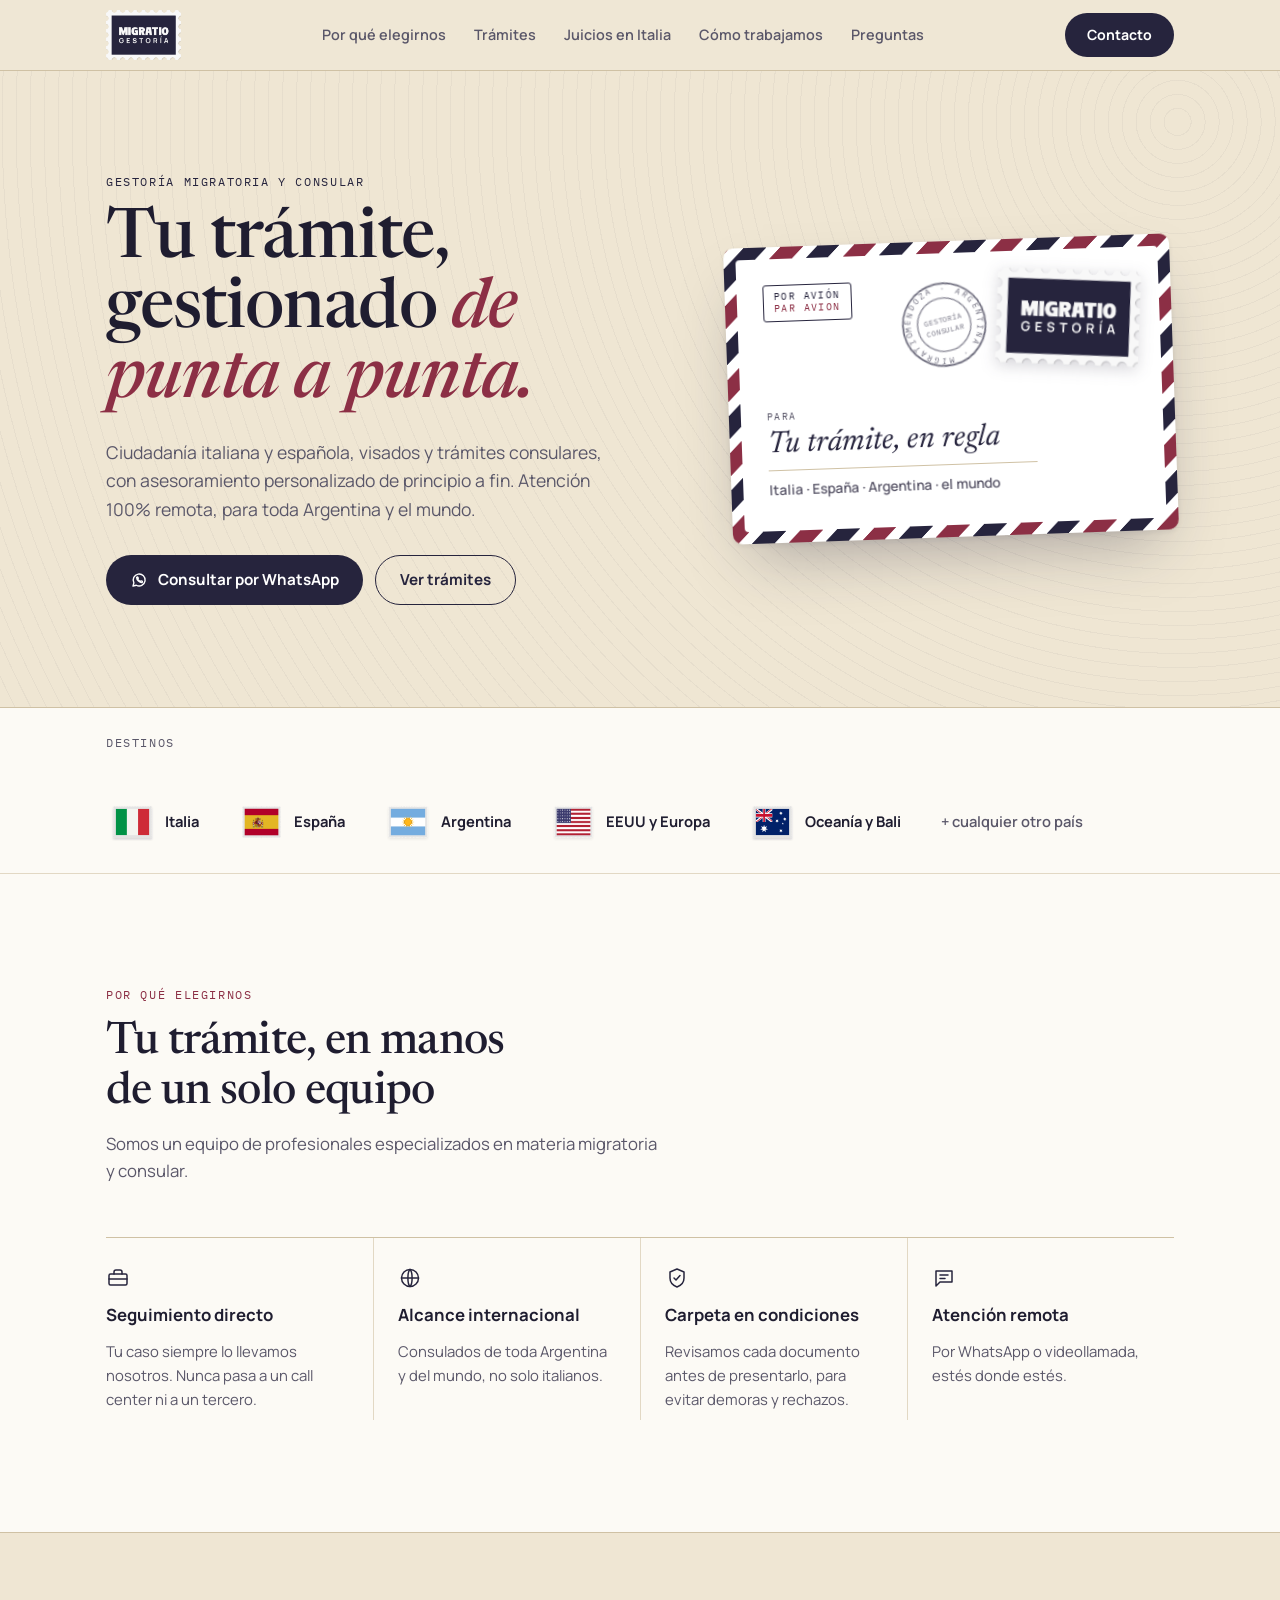
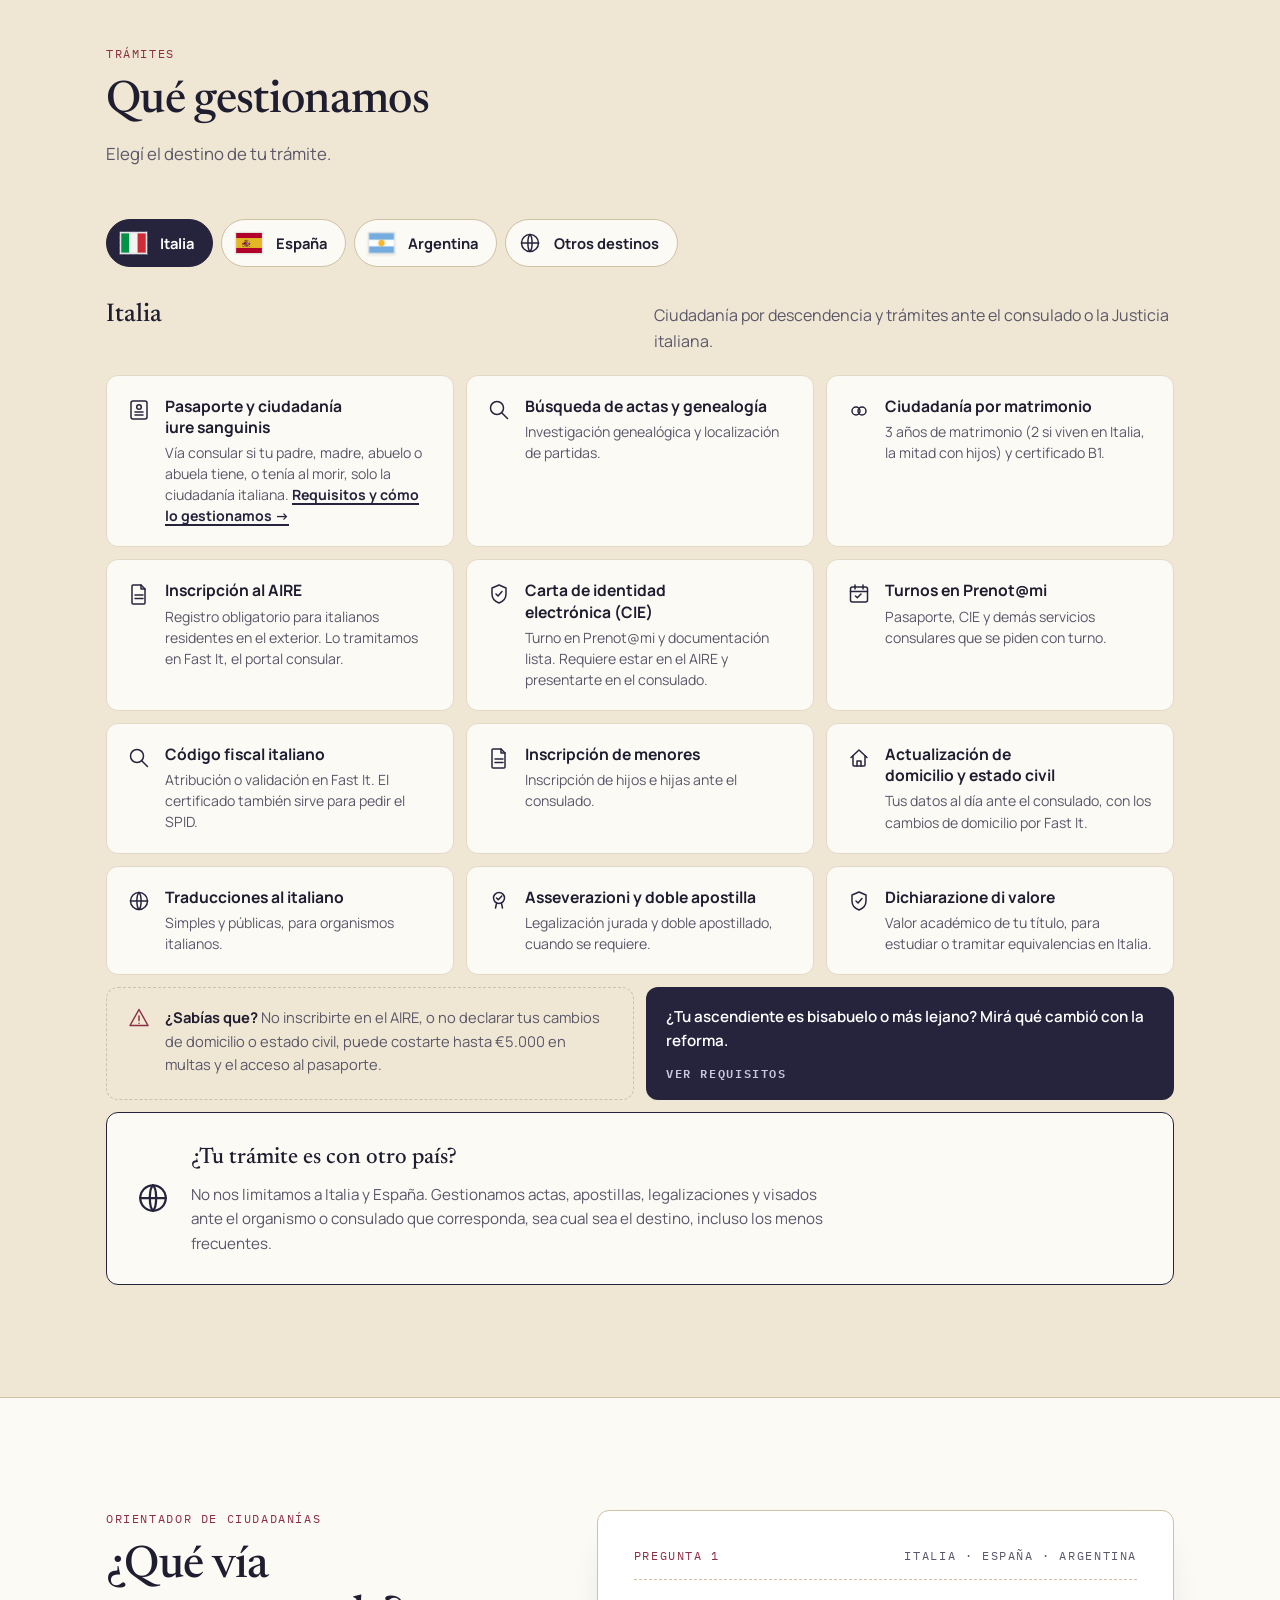
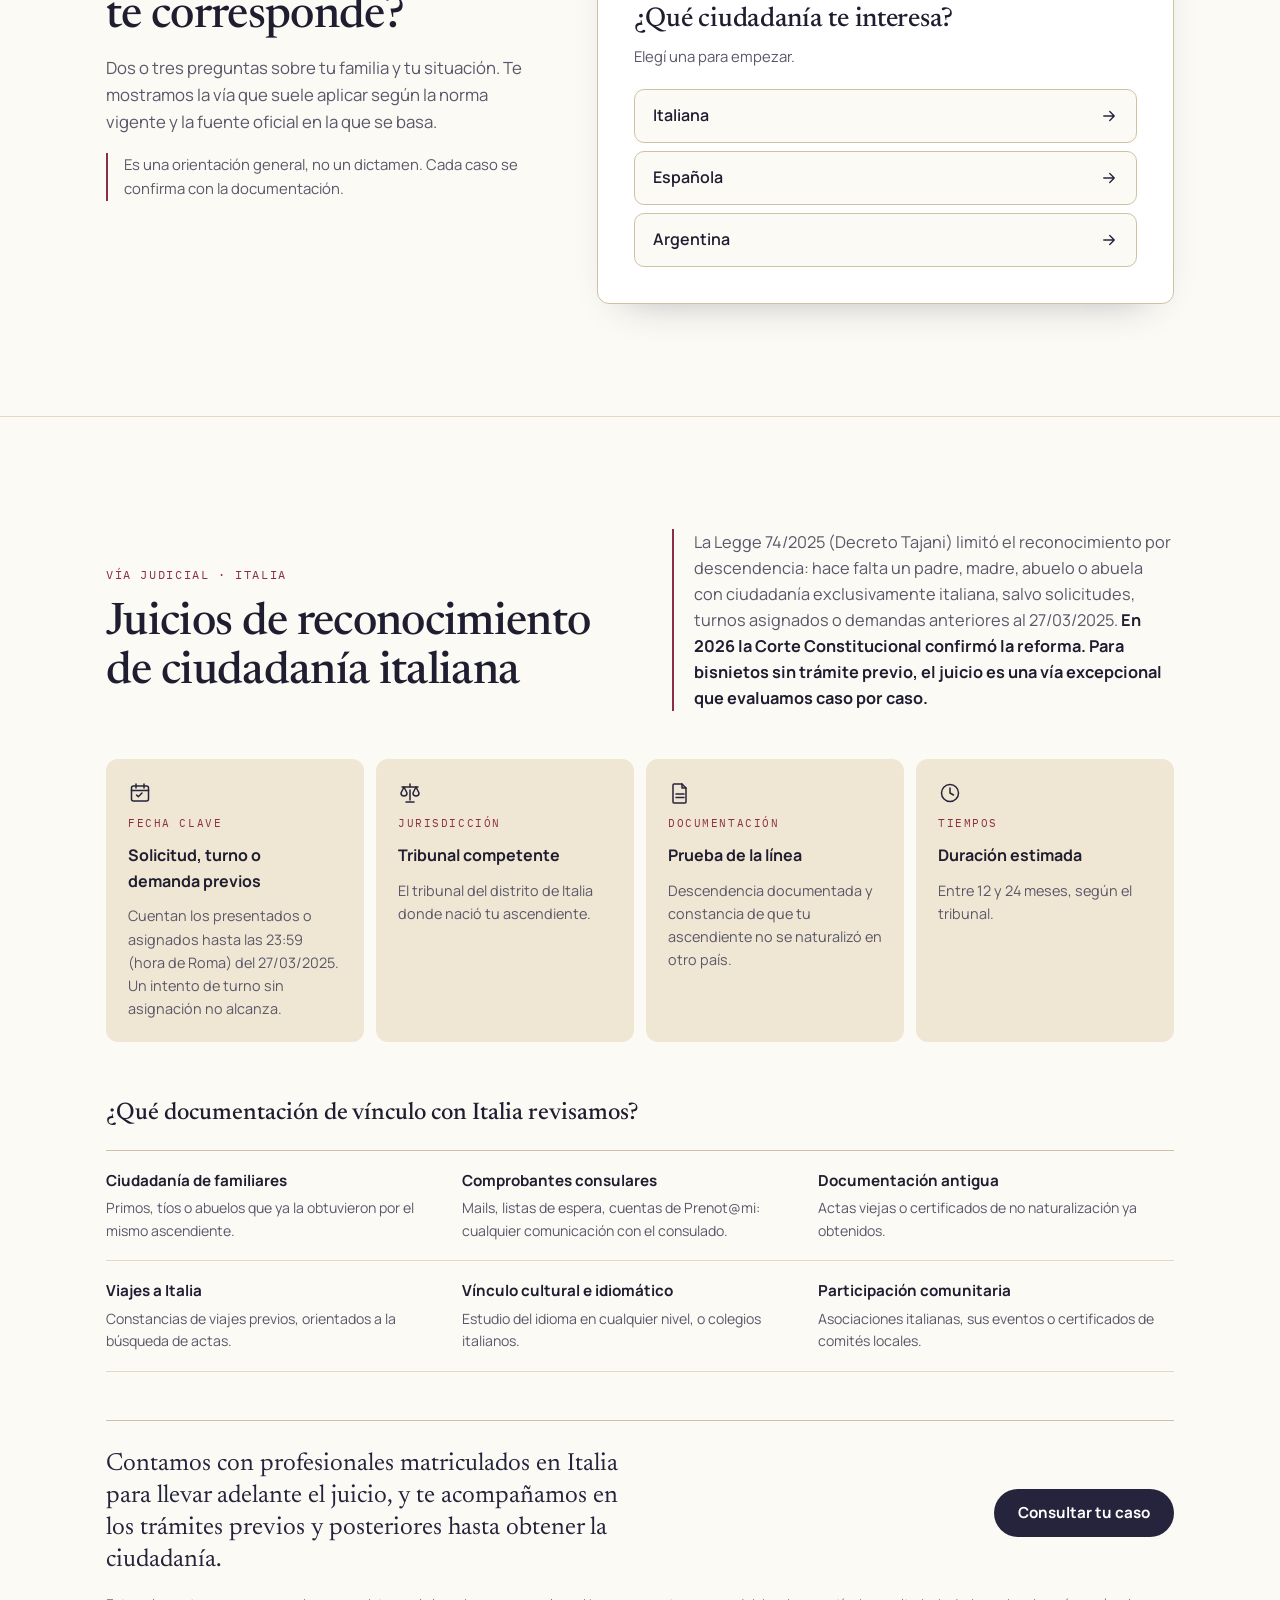
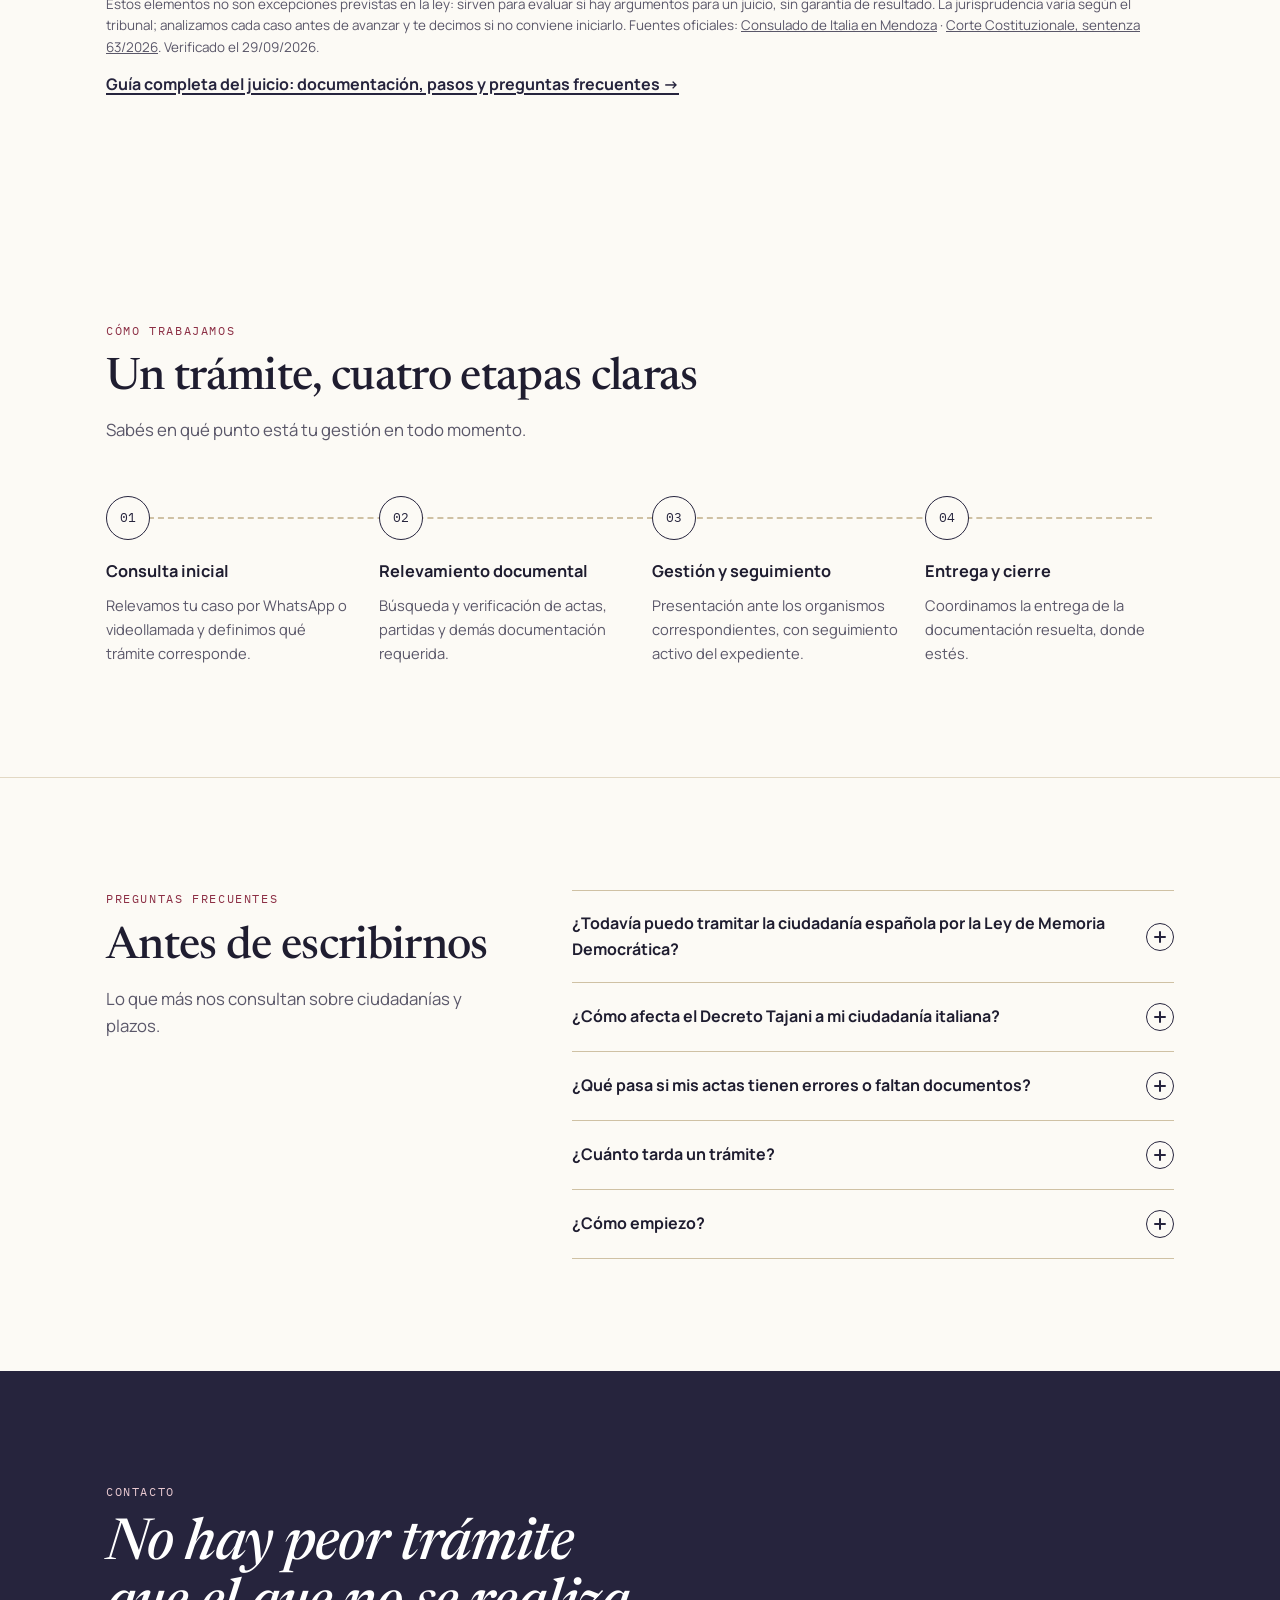
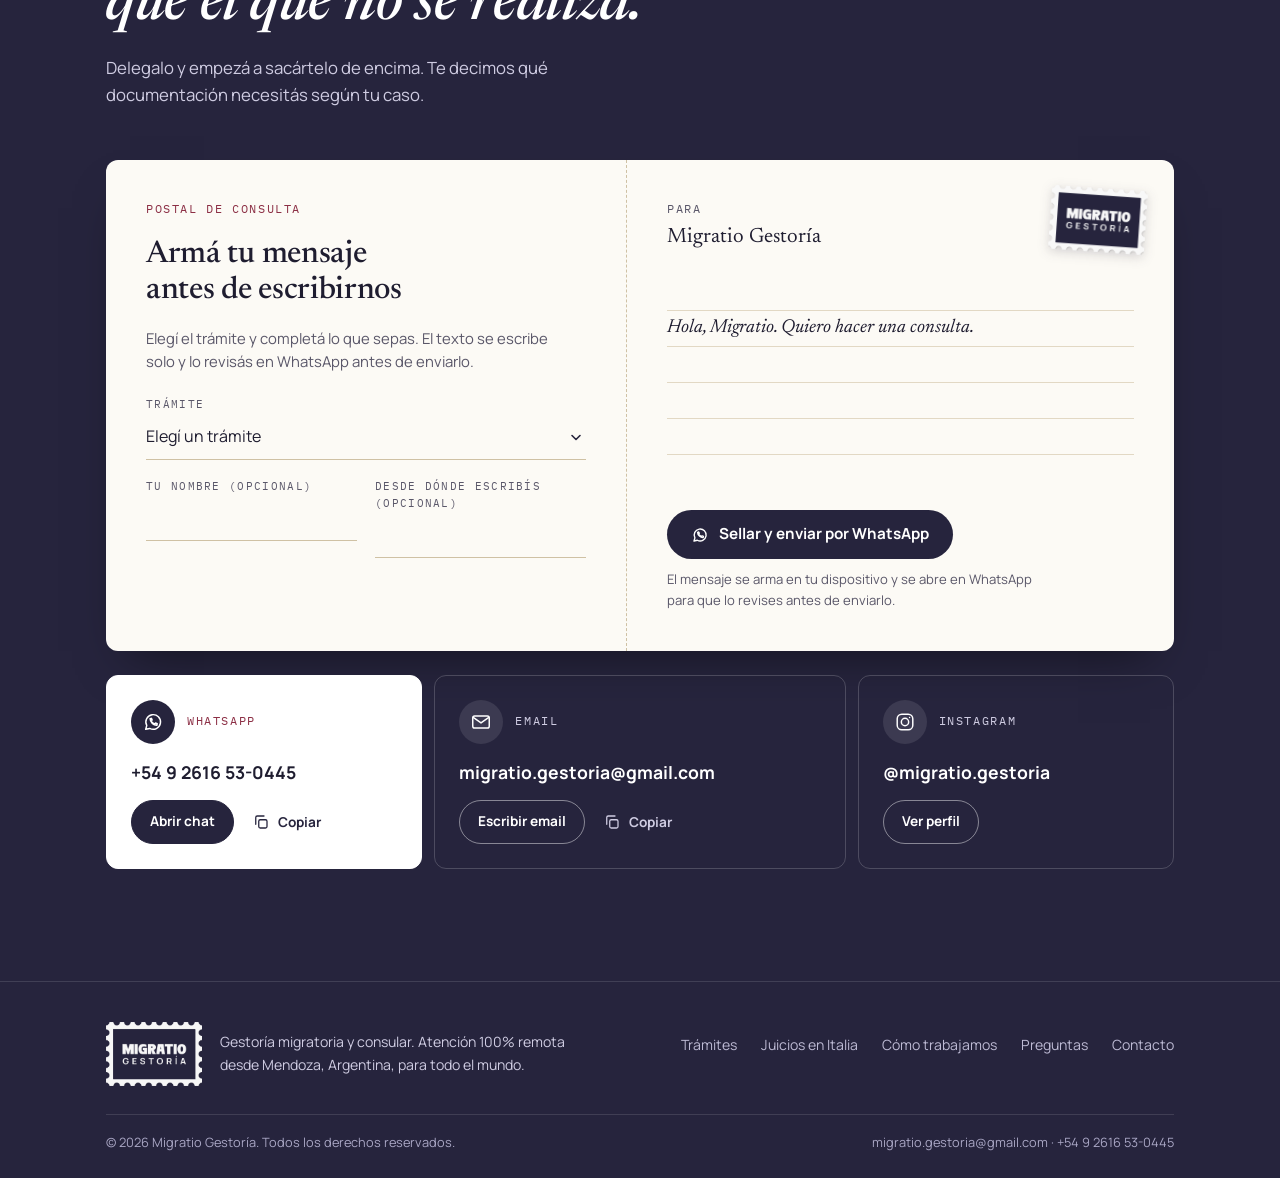
==== commit 153d8d3a: "Orientador: consulta al TJUE (ordinanza 147/2026) en los resultados de juicio" ====
--- a/index.html
+++ b/index.html
@@ -1464,6 +1464,7 @@
     var S = {
       it: ['Consulado de Italia en Mendoza: ciudadanía', 'https://consmendoza.esteri.it/es/servizi-consolari-e-visti/servizi-per-il-cittadino-straniero/ciudadania-y-adopcion/'],
       cc: ['Corte Costituzionale, sentenza 63/2026', 'https://www.cortecostituzionale.it/scheda-pronuncia/2026/63'],
+      cc147: ['ordinanza 147/2026', 'https://www.cortecostituzionale.it/scheda-pronuncia/2026/147'],
       escc: ['Código Civil español, arts. 17 a 28', 'https://www.mjusticia.gob.es/es/Ciudadano/Nacionalidad/Documents/1292428740202-Real_Decreto_de_24_de_julio_de_1889_Arts._17_a_28_Gaceta_de_Madrid_de_25_07_1889.PDF'],
       lmd: ['Ley 20/2022 de Memoria Democrática (BOE)', 'https://www.boe.es/buscar/act.php?id=BOE-A-2022-17099'],
       arop: ['Cancillería argentina: opción de nacionalidad', 'https://www.cancilleria.gob.ar/es/servicios/nacionalidad-argentina/opcion-de-nacionalidad-argentina-para-hijos-de-argentinos-nativos'],
@@ -1491,8 +1492,8 @@
       it_nat: ['rev', 'Requiere revisión', 'Hay que revisar la ciudadanía de tu antepasado', 'La ley exige que tu padre, madre, abuelo o abuela tenga, o haya tenido al morir, solo la ciudadanía italiana. Si tuvo otra, esa vía no aplica. La norma prevé otra alternativa: que tu padre o tu madre, ya siendo italiano/a, haya residido 2 años seguidos en Italia antes de tu nacimiento.', ['Si hubo naturalización, en qué fecha', 'Si otro de tus padres o abuelos tuvo solo la ciudadanía italiana', 'Residencia de tu padre o madre en Italia antes de tu nacimiento'], ['it'], 'it'],
       it_natq: ['info', 'Primero, un certificado', 'Confirmar si tu antepasado se naturalizó', 'La vía depende de que tu antepasado haya tenido solo la ciudadanía italiana. Eso se acredita con un certificado de no naturalización. Con ese dato, la vía queda definida.', ['Nombre completo y fecha aproximada de llegada a Argentina', 'Acta de defunción, si falleció', 'Datos de sus hijos para ubicar la línea'], ['it'], 'it'],
       it_prev: ['ok', 'Reglas anteriores', 'Tu solicitud quedó a salvo de la reforma', 'La ley conserva las reglas previas para quien presentó la solicitud, o recibió turno del consulado, hasta las 23:59 (hora de Roma) del 27/03/2025. Lo mismo rige para las demandas judiciales presentadas hasta ese momento.', ['Comprobante de la solicitud, del turno asignado o de la demanda', 'Carpeta de actas completa y apostillada', 'Traducciones al italiano'], ['it'], 'it'],
-      it_jud: ['rev', 'Vía judicial, a evaluar', 'Un intento de turno no equivale a un turno asignado', 'La excepción alcanza a solicitudes presentadas o turnos comunicados antes del 27/03/2025. En 2026 la Corte Constitucional italiana confirmó la reforma (sentencia 63/2026). El margen para un juicio es estrecho: antes de recomendarlo, revisamos qué documentación de ese intento tenés.', ['Correos o comunicaciones con el consulado anteriores al 27/03/2025', 'Registros de tu cuenta de Prenot@mi', 'Familiares ya reconocidos por el mismo antepasado'], ['cc', 'it'], 'jud'],
-      it_no: ['no', 'Vía muy restringida', 'Por descendencia, la ley ya no lo permite', 'Sin solicitud ni turno anteriores al 27/03/2025, y sin padre, madre, abuelo o abuela con solo la ciudadanía italiana, la Legge 74/2025 no permite el reconocimiento por descendencia. La Corte Constitucional confirmó la reforma en 2026 (sentencia 63/2026). Quedan otras vías, como el matrimonio con un ciudadano italiano o la residencia en Italia.', ['Revisar si otra rama de tu familia tiene un antepasado italiano más cercano', 'Evaluar la vía por matrimonio o por residencia'], ['cc', 'it'], 'it'],
+      it_jud: ['rev', 'Vía judicial, a evaluar', 'Un intento de turno no equivale a un turno asignado', 'La excepción alcanza a solicitudes presentadas o turnos comunicados antes del 27/03/2025. En 2026 la Corte Constitucional italiana confirmó la reforma (sentencia 63/2026). La Corte también le consultó al Tribunal de Justicia de la Unión Europea si el derecho europeo admite estas restricciones (ordinanza 147/2026); esa respuesta está pendiente. El margen para un juicio es estrecho: antes de recomendarlo, revisamos qué documentación de ese intento tenés.', ['Correos o comunicaciones con el consulado anteriores al 27/03/2025', 'Registros de tu cuenta de Prenot@mi', 'Familiares ya reconocidos por el mismo antepasado'], ['cc', 'cc147', 'it'], 'jud', 'Verificado el 05/10/2026'],
+      it_no: ['no', 'Vía muy restringida', 'Por descendencia, la ley ya no lo permite', 'Sin solicitud ni turno anteriores al 27/03/2025, y sin padre, madre, abuelo o abuela con solo la ciudadanía italiana, la Legge 74/2025 no permite el reconocimiento por descendencia. La Corte Constitucional confirmó la reforma en 2026 (sentencia 63/2026). La Corte también le consultó al Tribunal de Justicia de la Unión Europea si el derecho europeo admite estas restricciones (ordinanza 147/2026); esa respuesta está pendiente. Quedan otras vías, como el matrimonio con un ciudadano italiano o la residencia en Italia.', ['Revisar si otra rama de tu familia tiene un antepasado italiano más cercano', 'Evaluar la vía por matrimonio o por residencia'], ['cc', 'cc147', 'it'], 'it', 'Verificado el 05/10/2026'],
       it_nose: ['info', 'Primero, la genealogía', 'Reconstruir la línea', 'Antes de definir la vía hay que saber quién emigró, en qué generación está y si se naturalizó. Buscamos actas en registros civiles, libros físicos, archivos y cementerios.', ['Nombres y fechas aproximadas que conozcas', 'Actas o documentos familiares que tengas a mano', 'Lugar de origen en Italia, aunque sea aproximado'], ['it'], 'it'],
       es_origen: ['ok', 'Español/a de origen', 'Corresponde inscribir tu nacimiento', 'Si tu padre o tu madre era español/a cuando naciste, sos español/a de origen (art. 17 del Código Civil). El paso es inscribir tu nacimiento en el Registro Civil consular.', ['Tu partida de nacimiento, apostillada', 'Documentación española de tu padre o madre', 'Si tu padre o madre también nació fuera de España y pasaron más de 3 años desde tu mayoría de edad, hay que revisar si se conservó la nacionalidad (art. 24)'], ['escc'], 'es'],
       es_20b: ['ok', 'Opción de nacionalidad', 'Podés optar, sin límite de edad', 'Si tu padre o tu madre nació en España siendo español/a, podés optar por la nacionalidad española aunque la haya perdido antes de tu nacimiento. Esta opción no tiene límite de edad (art. 20 del Código Civil).', ['Partida de nacimiento española de tu padre o madre', 'Tu partida de nacimiento, apostillada', 'Presentación ante el Registro Civil consular'], ['escc'], 'es'],
@@ -1547,7 +1548,7 @@
       act.appendChild(wa); act.appendChild(gl); box.appendChild(act);
       var src = el('p', 'or-src'); src.appendChild(document.createTextNode(r[5].length > 1 ? 'Fuentes oficiales: ' : 'Fuente oficial: '));
       r[5].forEach(function (k, i) { if (i) src.appendChild(document.createTextNode(' · ')); var a = el('a', '', S[k][0]); a.href = S[k][1]; a.target = '_blank'; a.rel = 'noopener'; src.appendChild(a); });
-      src.appendChild(document.createTextNode('. ' + VER + '.'));
+      src.appendChild(document.createTextNode('. ' + (r[7] || VER) + '.'));
       box.appendChild(src);
       box.appendChild(backBtn('Empezar de nuevo', function () { trail = ['start']; answers = []; ask('start', true); }));
       body.appendChild(box);
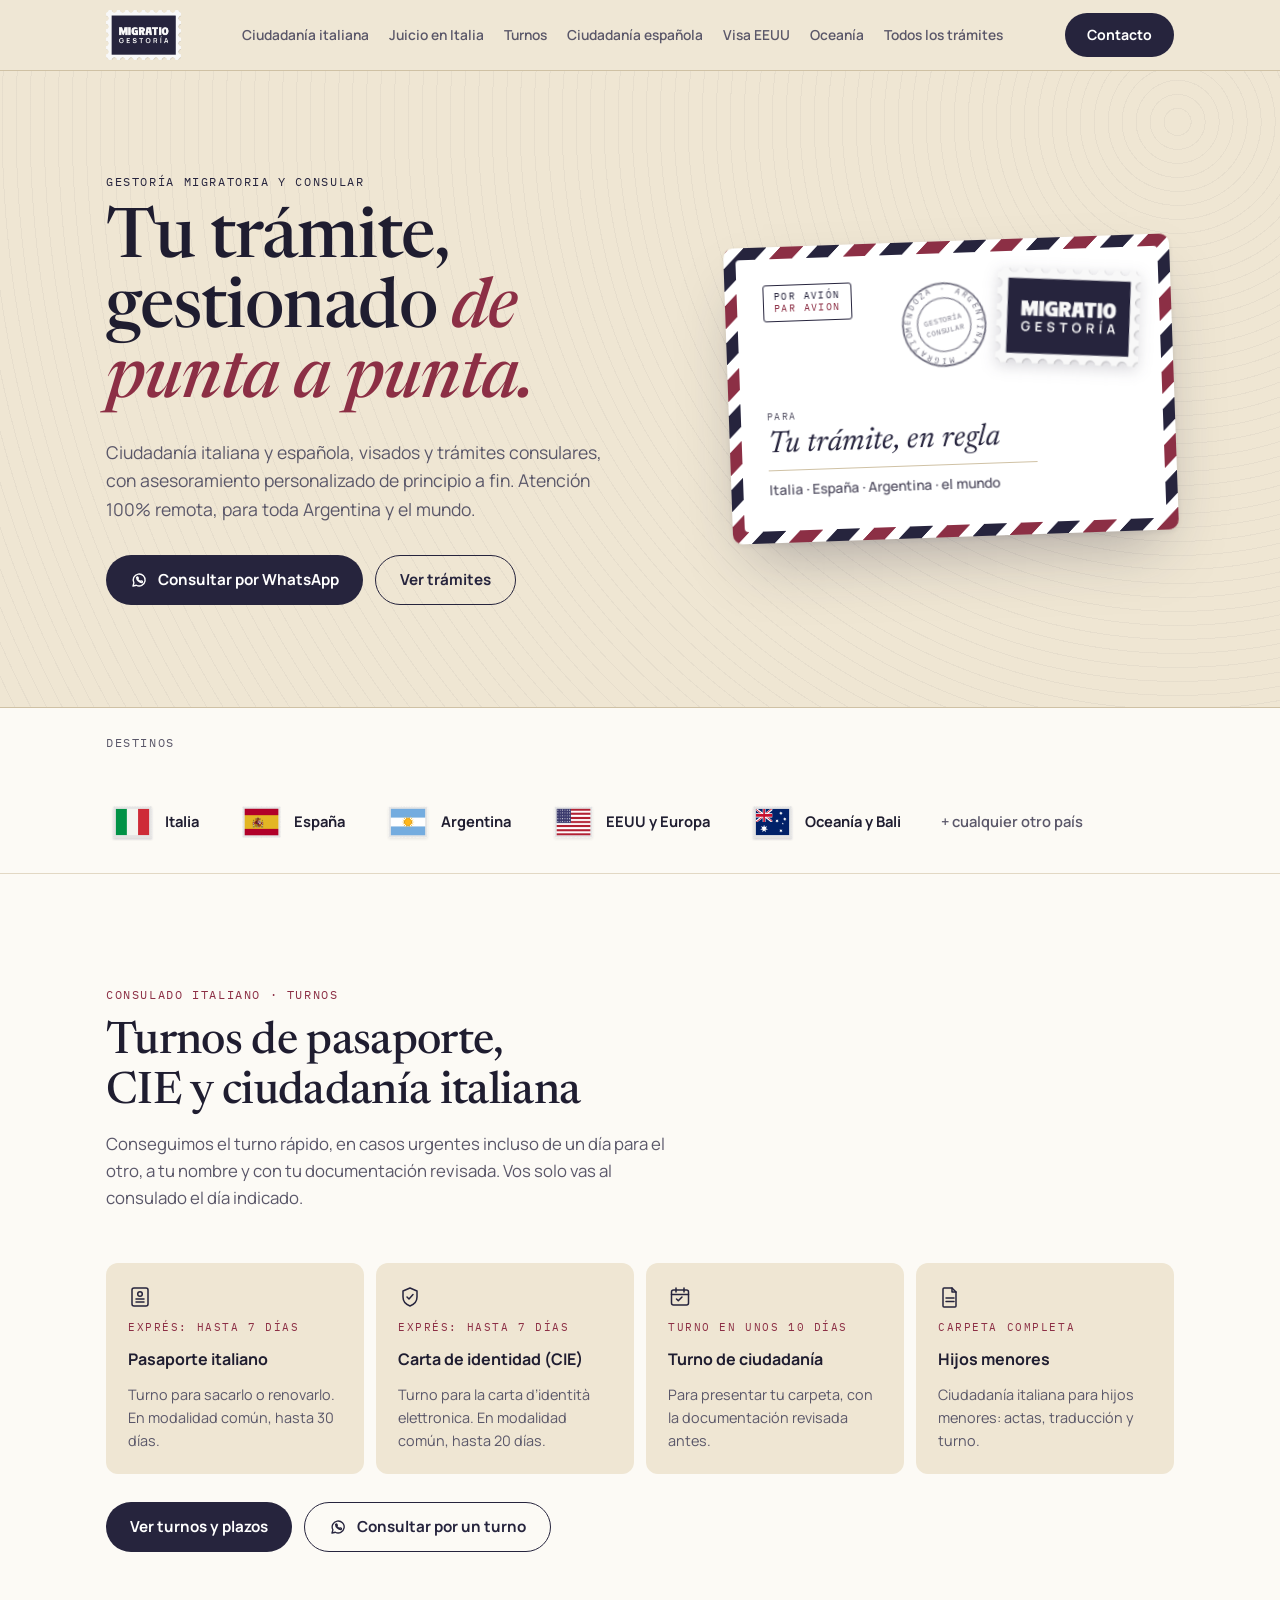
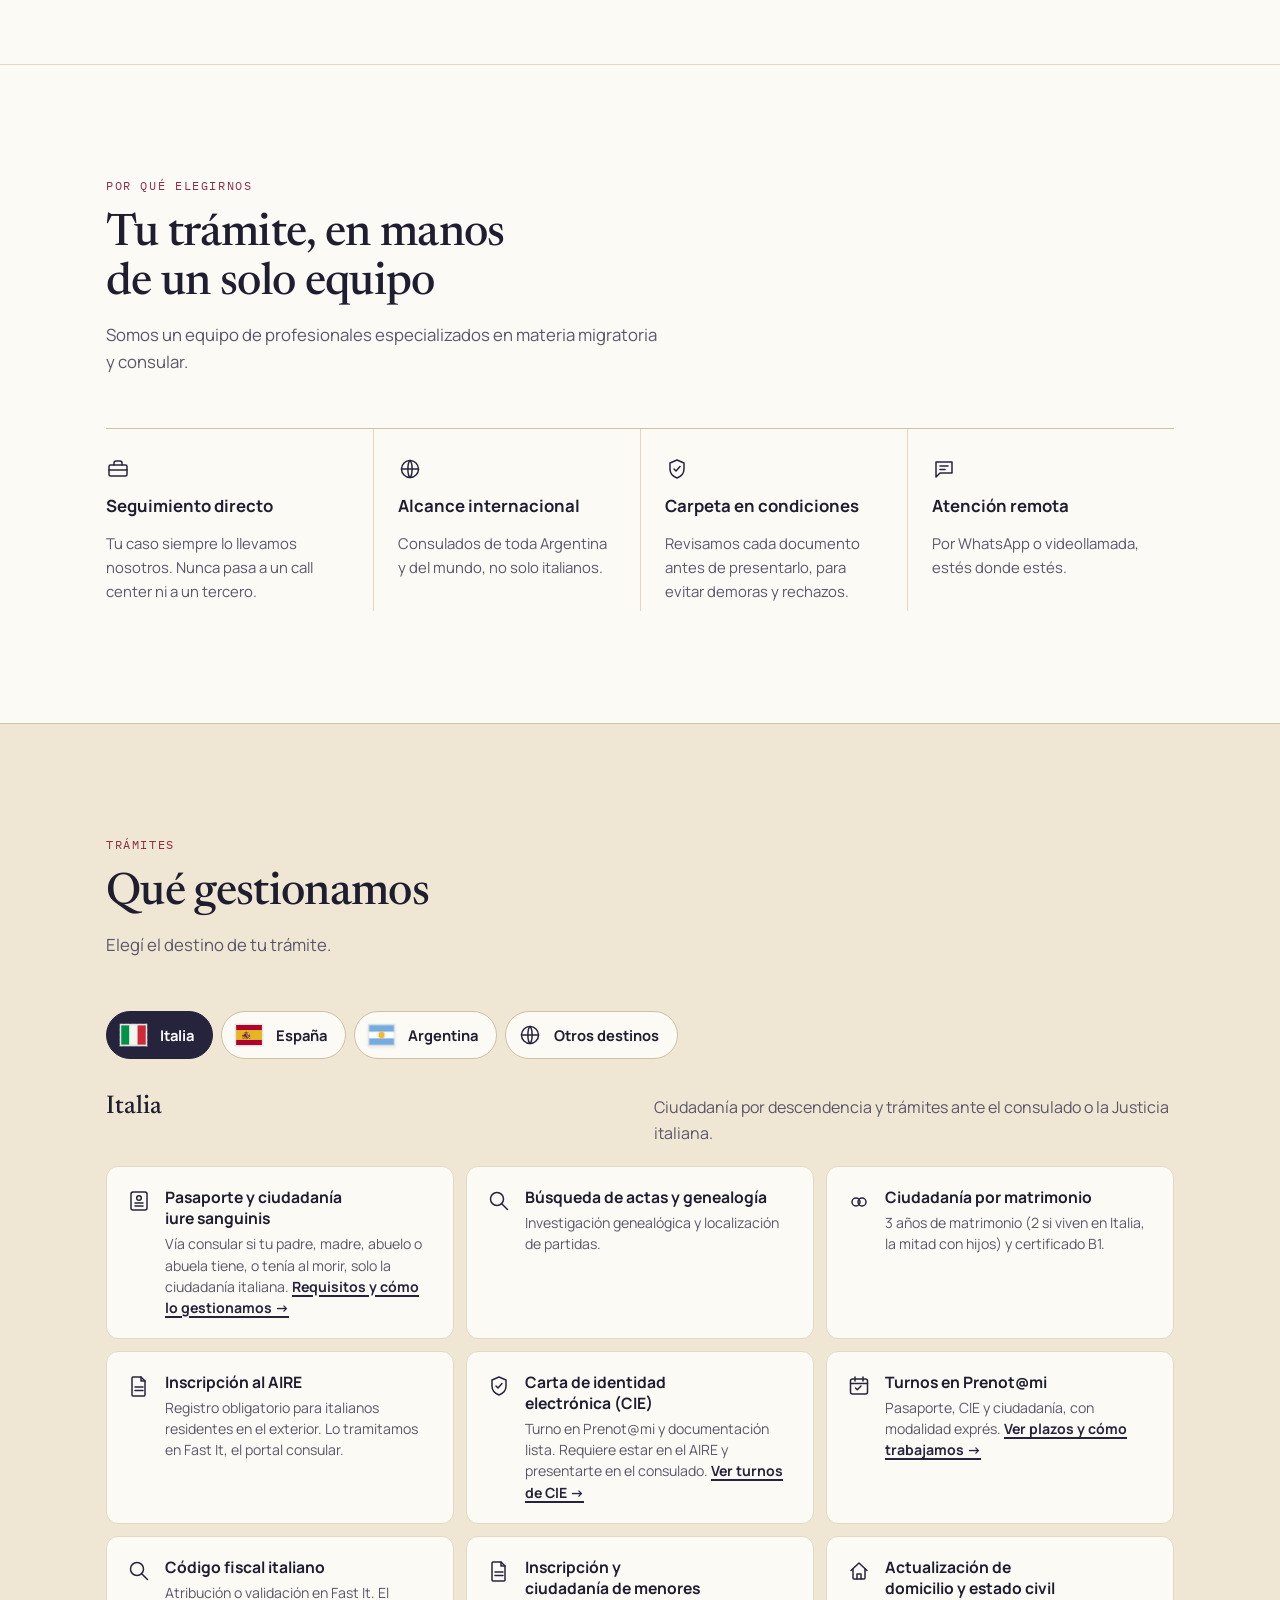
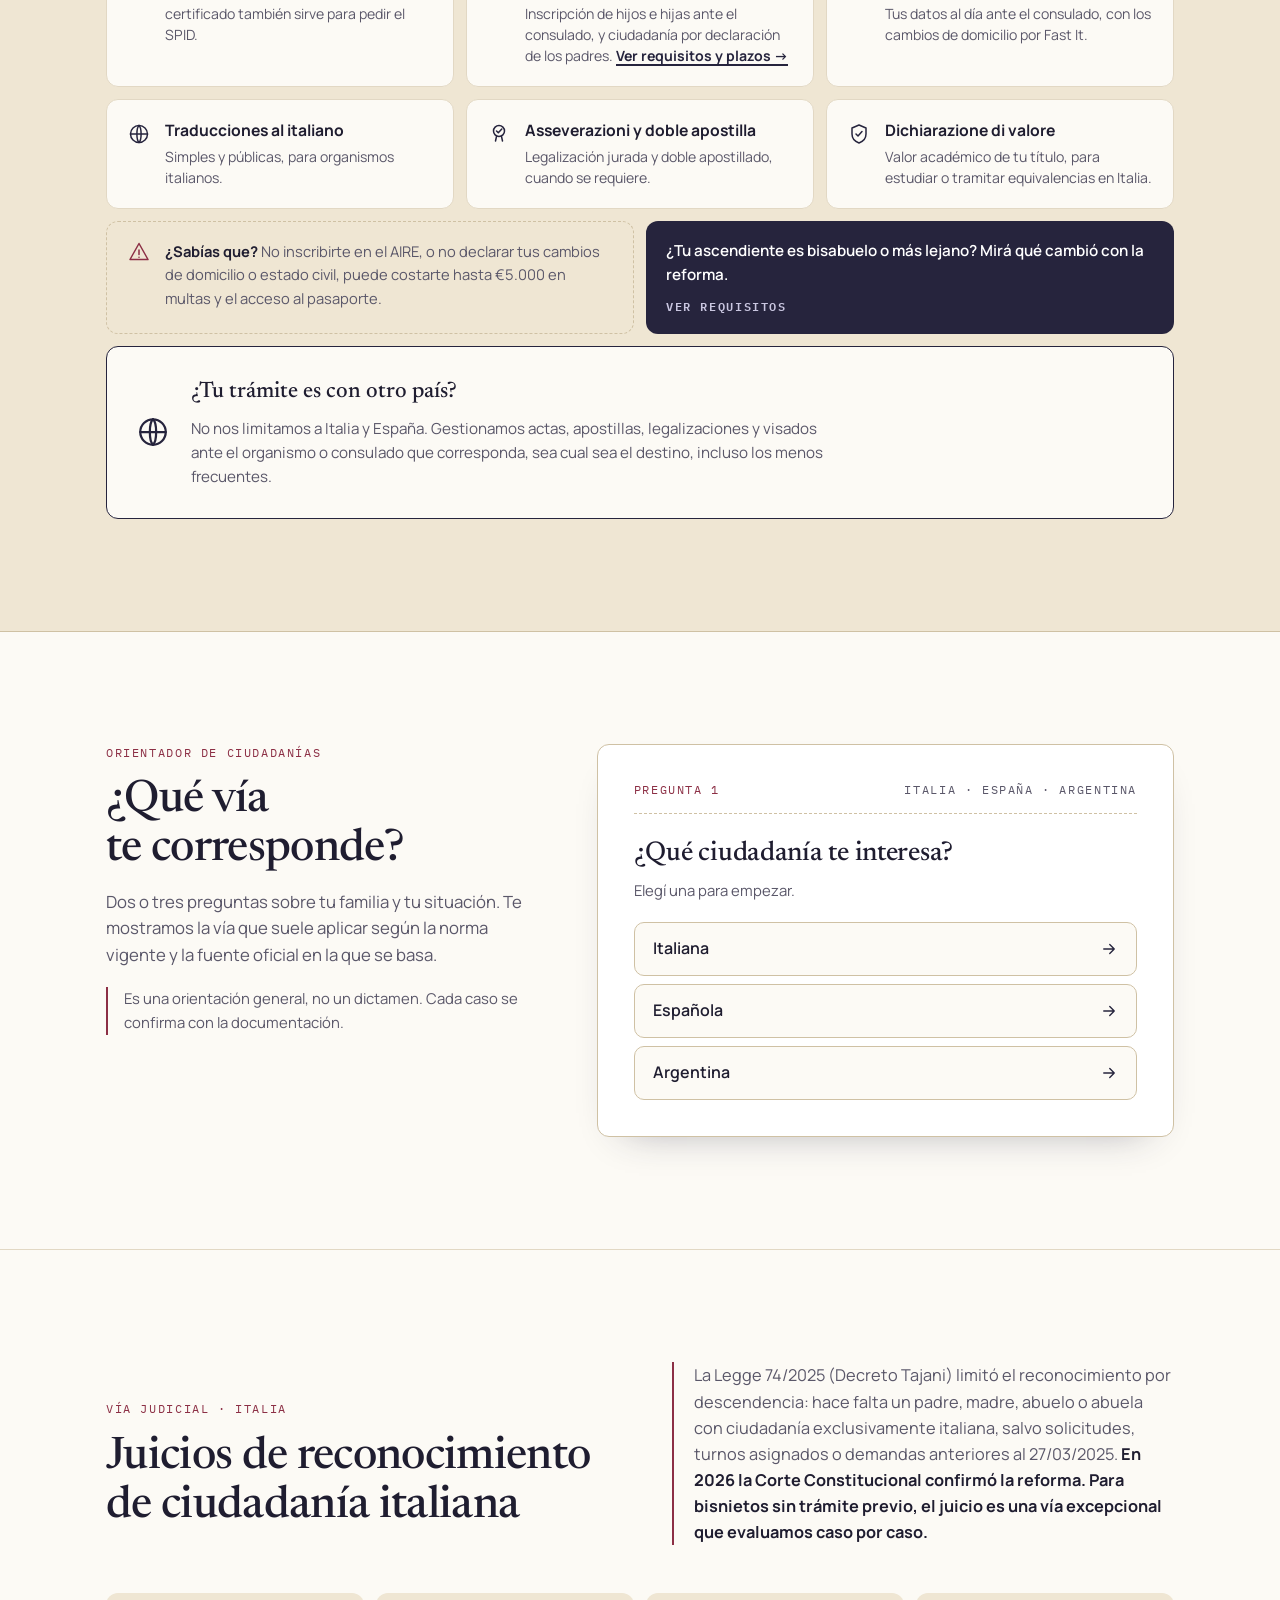
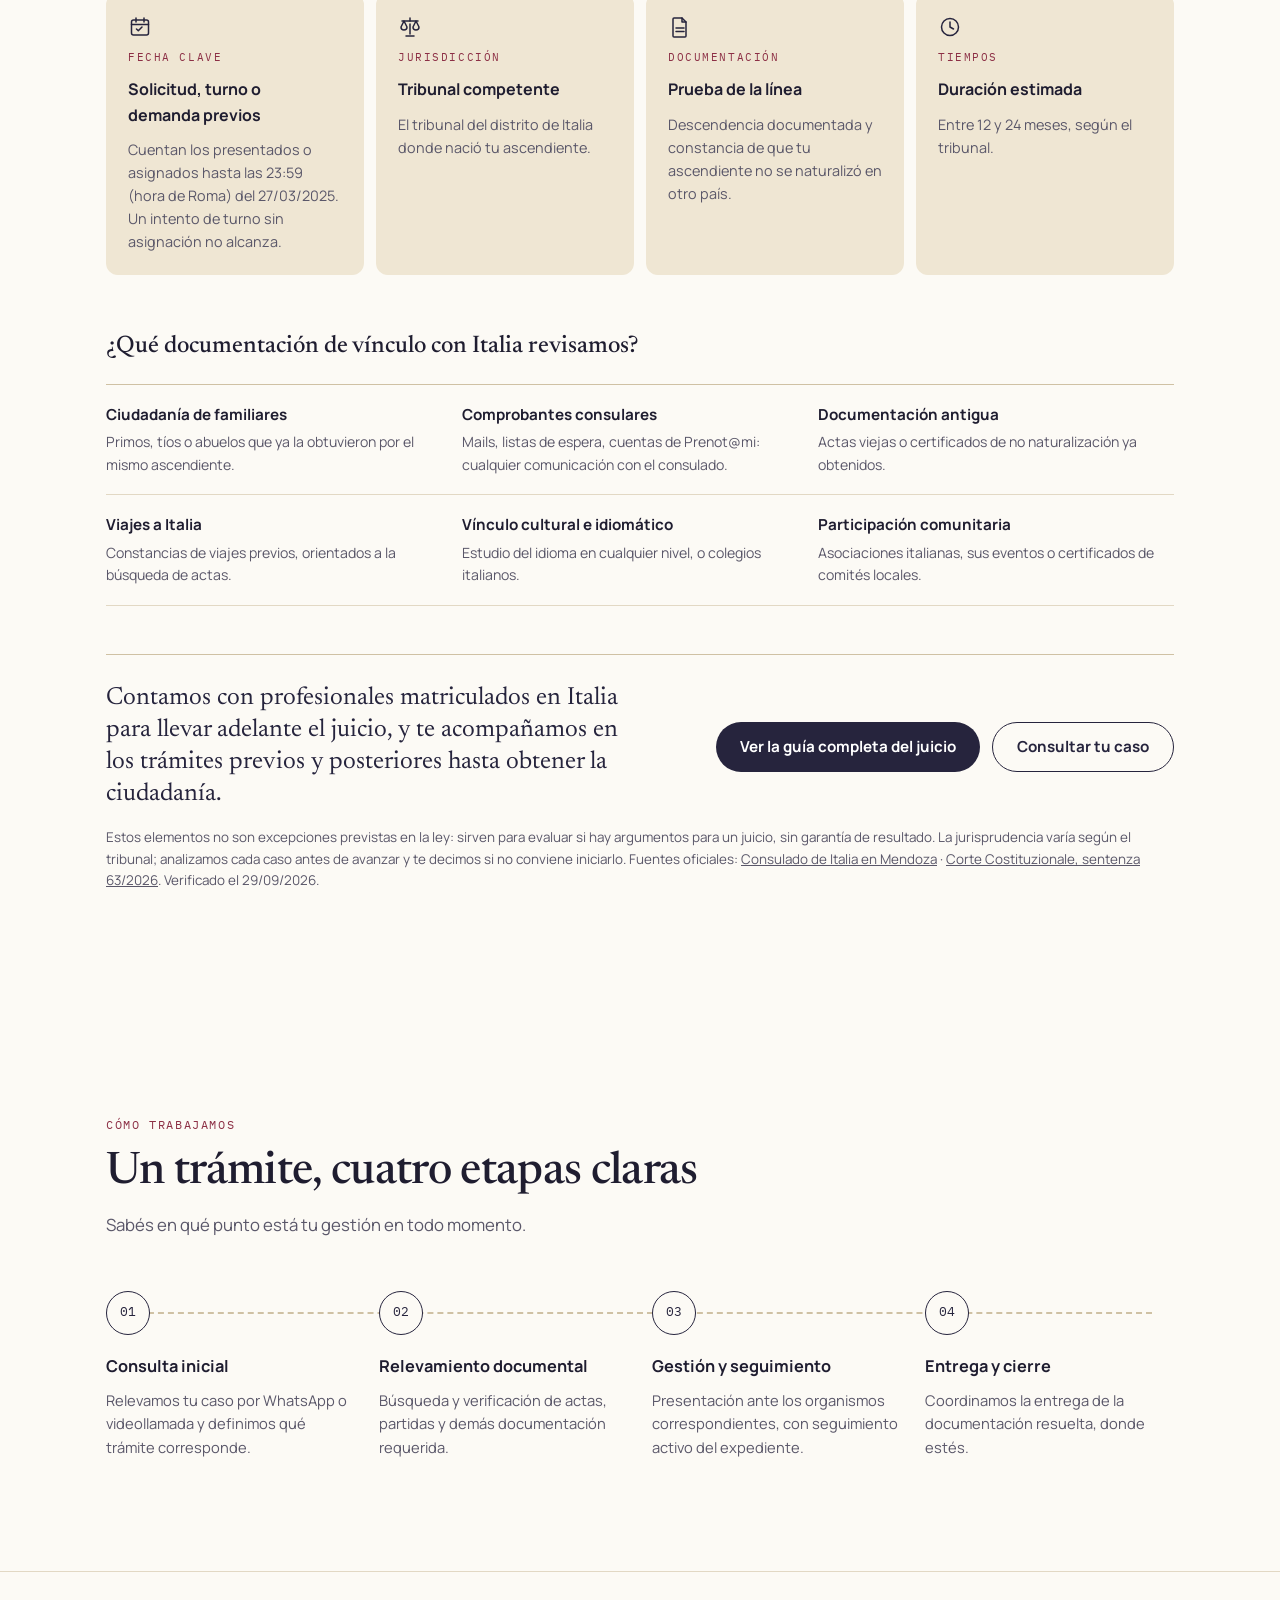
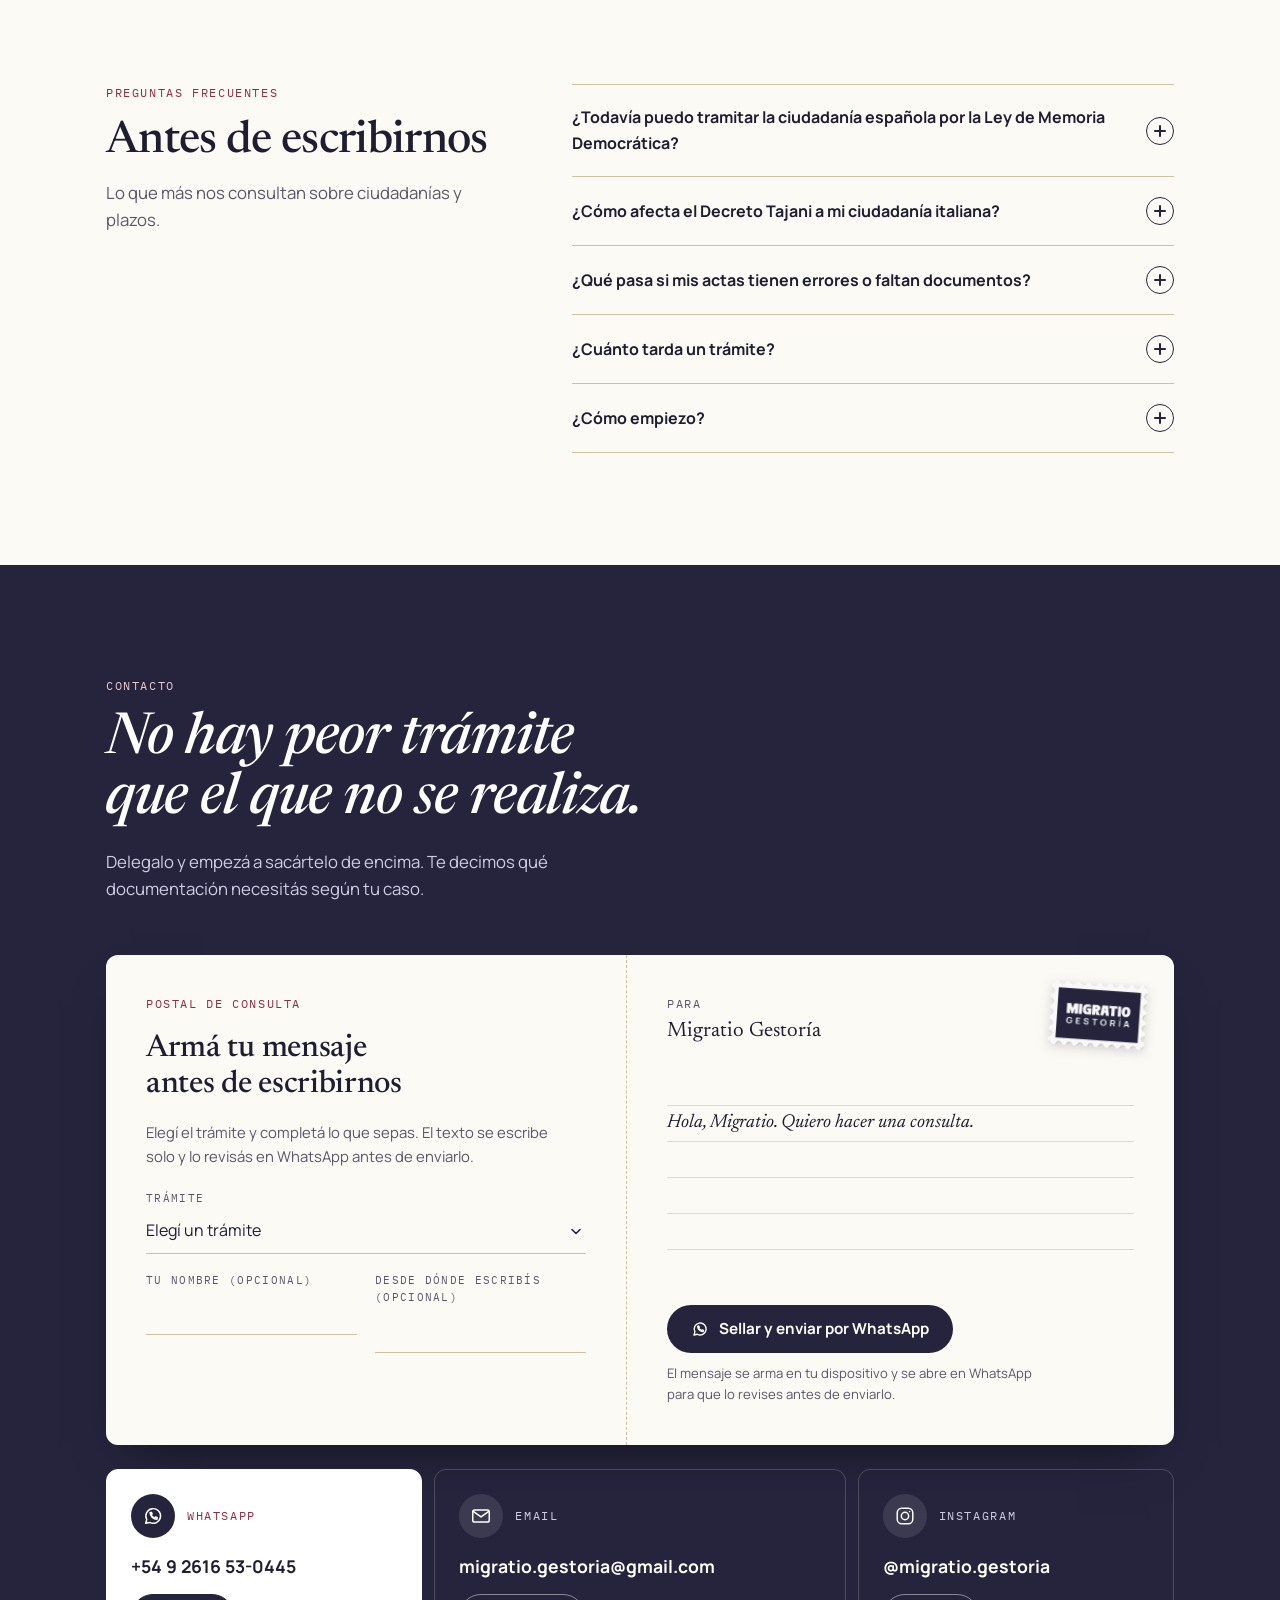
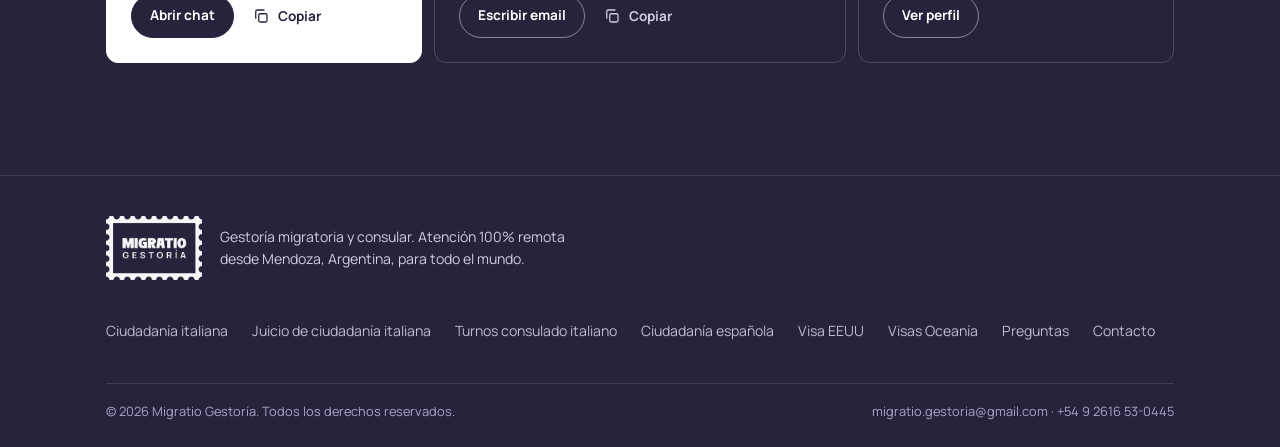
==== commit d356c3be: "Home: bloque de turnos, barra superior con las páginas del sitio y guía del juicio como botón" ====
--- a/index.html
+++ b/index.html
@@ -156,11 +156,13 @@
   .mnav .wrap { display: flex; flex-direction: column; padding-block: 8px 16px; }
   .mnav a { text-decoration: none; font-weight: 600; padding: 12px 0; min-height: 44px; border-bottom: 1px solid var(--line); }
   .mnav a:last-child { border-bottom: none; }
-  @media (max-width: 900px) {
+  nav.links { gap: 20px; font-size: .86rem; }
+  nav.links a { white-space: nowrap; }
+  @media (max-width: 1200px) {
     nav.links { display: none; }
     .menu-btn { display: grid; }
   }
-  @media (min-width: 901px) { .mnav { display: none !important; } }
+  @media (min-width: 1201px) { .mnav { display: none !important; } }
 
   .skip {
     position: absolute;
@@ -860,11 +862,13 @@
   <div class="wrap nav-row">
     <a href="#top" class="brand" aria-label="Migratio Gestoría, inicio"><img src="logo-v2.png" alt="Migratio Gestoría"></a>
     <nav class="links" aria-label="Secciones">
-      <a href="#porque">Por qué elegirnos</a>
-      <a href="#tramites">Trámites</a>
-      <a href="#juicios">Juicios en Italia</a>
-      <a href="#proceso">Cómo trabajamos</a>
-      <a href="#faq">Preguntas</a>
+      <a href="ciudadania-italiana/">Ciudadanía italiana</a>
+      <a href="juicio-ciudadania-italiana/">Juicio en Italia</a>
+      <a href="turnos-consulado-italiano/">Turnos</a>
+      <a href="ciudadania-espanola/">Ciudadanía española</a>
+      <a href="visa-estados-unidos/">Visa EEUU</a>
+      <a href="visas-oceania/">Oceanía</a>
+      <a href="#tramites">Todos los trámites</a>
     </nav>
     <div class="nav-actions">
       <a class="btn btn-primary nav-cta" href="#contacto">Contacto</a>
@@ -875,9 +879,13 @@
   </div>
   <nav class="mnav" id="mnav" aria-label="Secciones" hidden>
     <div class="wrap">
-      <a href="#porque">Por qué elegirnos</a>
-      <a href="#tramites">Trámites</a>
-      <a href="#juicios">Juicios en Italia</a>
+      <a href="#tramites">Todos los trámites</a>
+      <a href="ciudadania-italiana/">Ciudadanía italiana (vía consular)</a>
+      <a href="juicio-ciudadania-italiana/">Juicio de ciudadanía italiana</a>
+      <a href="turnos-consulado-italiano/">Turnos de pasaporte, CIE y ciudadanía italiana</a>
+      <a href="ciudadania-espanola/">Ciudadanía española</a>
+      <a href="visa-estados-unidos/">Visa de turista EEUU</a>
+      <a href="visas-oceania/">Visas para Australia, Nueva Zelanda y Bali</a>
       <a href="#proceso">Cómo trabajamos</a>
       <a href="#faq">Preguntas frecuentes</a>
       <a href="#contacto">Contacto</a>
@@ -938,6 +946,46 @@
     </div>
   </div>
 
+  <section id="turnos" class="block" style="border-bottom:1px solid var(--line)">
+    <div class="wrap">
+      <div class="head">
+        <span class="mono kicker">Consulado italiano · Turnos</span>
+        <h2>Turnos de pasaporte, CIE y ciudadanía italiana</h2>
+        <p>Conseguimos el turno rápido, en casos urgentes incluso de un día para el otro, a tu nombre y con tu documentación revisada. Vos solo vas al consulado el día indicado.</p>
+      </div>
+      <div class="req-grid">
+        <div class="req">
+          <svg class="ico" aria-hidden="true"><use href="#ic-passport"/></svg>
+          <span class="mono">Exprés: hasta 7 días</span>
+          <h3>Pasaporte italiano</h3>
+          <p>Turno para sacarlo o renovarlo. En modalidad común, hasta 30 días.</p>
+        </div>
+        <div class="req">
+          <svg class="ico" aria-hidden="true"><use href="#ic-shield"/></svg>
+          <span class="mono">Exprés: hasta 7 días</span>
+          <h3>Carta de identidad (CIE)</h3>
+          <p>Turno para la carta d’identità elettronica. En modalidad común, hasta 20 días.</p>
+        </div>
+        <div class="req">
+          <svg class="ico" aria-hidden="true"><use href="#ic-calendar"/></svg>
+          <span class="mono">Turno en unos 10 días</span>
+          <h3>Turno de ciudadanía</h3>
+          <p>Para presentar tu carpeta, con la documentación revisada antes.</p>
+        </div>
+        <div class="req">
+          <svg class="ico" aria-hidden="true"><use href="#ic-doc"/></svg>
+          <span class="mono">Carpeta completa</span>
+          <h3>Hijos menores</h3>
+          <p>Ciudadanía italiana para hijos menores: actas, traducción y turno.</p>
+        </div>
+      </div>
+      <div style="display:flex;flex-wrap:wrap;gap:12px;margin-top:28px">
+        <a class="btn btn-primary" href="turnos-consulado-italiano/">Ver turnos y plazos</a>
+        <a class="btn btn-outline" href="https://wa.me/5492616530445?text=Hola%2C%20Migratio.%20Quiero%20consultar%20por%20un%20turno%20en%20el%20consulado%20italiano." target="_blank" rel="noopener"><svg aria-hidden="true"><use href="#ic-wa"/></svg>Consultar por un turno</a>
+      </div>
+    </div>
+  </section>
+
   <section id="porque" class="block">
     <div class="wrap">
       <div class="head">
@@ -995,10 +1043,10 @@
           <article class="svc"><svg class="ico" aria-hidden="true"><use href="#ic-search"/></svg><h4>Búsqueda de actas y genealogía</h4><p>Investigación genealógica y localización de partidas.</p></article>
           <article class="svc"><svg class="ico" aria-hidden="true"><use href="#ic-rings"/></svg><h4>Ciudadanía por matrimonio</h4><p>3 años de matrimonio (2 si viven en Italia, la mitad con hijos) y certificado B1.</p></article>
           <article class="svc"><svg class="ico" aria-hidden="true"><use href="#ic-doc"/></svg><h4>Inscripción al AIRE</h4><p>Registro obligatorio para italianos residentes en el exterior. Lo tramitamos en Fast It, el portal consular.</p></article>
-          <article class="svc"><svg class="ico" aria-hidden="true"><use href="#ic-shield"/></svg><h4>Carta de identidad electrónica (CIE)</h4><p>Turno en Prenot@mi y documentación lista. Requiere estar en el AIRE y presentarte en el consulado.</p></article>
-          <article class="svc"><svg class="ico" aria-hidden="true"><use href="#ic-calendar"/></svg><h4>Turnos en Prenot@mi</h4><p>Pasaporte, CIE y demás servicios consulares que se piden con turno.</p></article>
+          <article class="svc"><svg class="ico" aria-hidden="true"><use href="#ic-shield"/></svg><h4>Carta de identidad electrónica (CIE)</h4><p>Turno en Prenot@mi y documentación lista. Requiere estar en el AIRE y presentarte en el consulado. <a class="more" href="turnos-consulado-italiano/#cie">Ver turnos de CIE →</a></p></article>
+          <article class="svc"><svg class="ico" aria-hidden="true"><use href="#ic-calendar"/></svg><h4>Turnos en Prenot@mi</h4><p>Pasaporte, CIE y ciudadanía, con modalidad exprés. <a class="more" href="turnos-consulado-italiano/">Ver plazos y cómo trabajamos →</a></p></article>
           <article class="svc"><svg class="ico" aria-hidden="true"><use href="#ic-search"/></svg><h4>Código fiscal italiano</h4><p>Atribución o validación en Fast It. El certificado también sirve para pedir el SPID.</p></article>
-          <article class="svc"><svg class="ico" aria-hidden="true"><use href="#ic-doc"/></svg><h4>Inscripción de menores</h4><p>Inscripción de hijos e hijas ante el consulado.</p></article>
+          <article class="svc"><svg class="ico" aria-hidden="true"><use href="#ic-doc"/></svg><h4>Inscripción y ciudadanía de menores</h4><p>Inscripción de hijos e hijas ante el consulado, y ciudadanía por declaración de los padres. <a class="more" href="turnos-consulado-italiano/#menores">Ver requisitos y plazos →</a></p></article>
           <article class="svc"><svg class="ico" aria-hidden="true"><use href="#ic-home"/></svg><h4>Actualización de domicilio y estado civil</h4><p>Tus datos al día ante el consulado, con los cambios de domicilio por Fast It.</p></article>
           <article class="svc"><svg class="ico" aria-hidden="true"><use href="#ic-globe"/></svg><h4>Traducciones al italiano</h4><p>Simples y públicas, para organismos italianos.</p></article>
           <article class="svc"><svg class="ico" aria-hidden="true"><use href="#ic-stamp"/></svg><h4>Asseverazioni y doble apostilla</h4><p>Legalización jurada y doble apostillado, cuando se requiere.</p></article>
@@ -1139,10 +1187,12 @@
 
       <div class="juicios-cta">
         <p>Contamos con profesionales matriculados en Italia para llevar adelante el juicio, y te acompañamos en los trámites previos y posteriores hasta obtener la ciudadanía.</p>
-        <a class="btn btn-primary" href="https://wa.me/5492616530445" target="_blank" rel="noopener">Consultar tu caso</a>
+        <div style="display:flex;flex-wrap:wrap;gap:12px">
+          <a class="btn btn-primary" href="juicio-ciudadania-italiana/">Ver la guía completa del juicio</a>
+          <a class="btn btn-outline" href="https://wa.me/5492616530445" target="_blank" rel="noopener">Consultar tu caso</a>
+        </div>
       </div>
       <p class="fine">Estos elementos no son excepciones previstas en la ley: sirven para evaluar si hay argumentos para un juicio, sin garantía de resultado. La jurisprudencia varía según el tribunal; analizamos cada caso antes de avanzar y te decimos si no conviene iniciarlo. Fuentes oficiales: <a href="https://consmendoza.esteri.it/es/servizi-consolari-e-visti/servizi-per-il-cittadino-straniero/ciudadania-y-adopcion/" target="_blank" rel="noopener">Consulado de Italia en Mendoza</a> · <a href="https://www.cortecostituzionale.it/scheda-pronuncia/2026/63" target="_blank" rel="noopener">Corte Costituzionale, sentenza 63/2026</a>. Verificado el 29/09/2026.</p>
-      <p class="guide-link"><a class="more" href="juicio-ciudadania-italiana/">Guía completa del juicio: documentación, pasos y preguntas frecuentes →</a></p>
     </div>
   </section>
 
@@ -1211,6 +1261,7 @@
               <option value="">Elegí un trámite</option>
               <option value="italiana">Ciudadanía italiana</option>
               <option value="juicio">Juicio de ciudadanía italiana</option>
+              <option value="turnos">Turno en el consulado italiano</option>
               <option value="espanola">Ciudadanía española</option>
               <option value="argentina">Ciudadanía argentina</option>
               <option value="eeuu">Visa para Estados Unidos</option>
@@ -1281,9 +1332,12 @@
       <p>Gestoría migratoria y consular. Atención 100% remota desde Mendoza, Argentina, para todo el mundo.</p>
     </div>
     <nav class="f-links" aria-label="Pie de página">
-      <a href="#tramites">Trámites</a>
-      <a href="#juicios">Juicios en Italia</a>
-      <a href="#proceso">Cómo trabajamos</a>
+      <a href="ciudadania-italiana/">Ciudadanía italiana</a>
+      <a href="juicio-ciudadania-italiana/">Juicio de ciudadanía italiana</a>
+      <a href="turnos-consulado-italiano/">Turnos consulado italiano</a>
+      <a href="ciudadania-espanola/">Ciudadanía española</a>
+      <a href="visa-estados-unidos/">Visa EEUU</a>
+      <a href="visas-oceania/">Visas Oceanía</a>
       <a href="#faq">Preguntas</a>
       <a href="#contacto">Contacto</a>
     </nav>
@@ -1399,11 +1453,15 @@
       pas: ['Pasaporte', [['Argentino', 'Viajaría con pasaporte argentino.'], ['Italiano', 'Viajaría con pasaporte italiano.'], ['Español', 'Viajaría con pasaporte español.']]],
       doc: ['Qué necesitás', [['Búsqueda de actas', 'Necesito una búsqueda de actas.'], ['Rectificación de actas', 'Necesito rectificar un acta.'], ['Apostilla', 'Necesito apostillar documentos.'], ['Traducción', 'Necesito una traducción.']]],
       pais: ['País de los documentos', [['Argentina', 'Los documentos son de Argentina.'], ['Italia', 'Los documentos son de Italia.'], ['España', 'Los documentos son de España.'], ['Otro país', 'Los documentos son de otro país.']]],
+      turnoTipo: ['Trámite', [['Pasaporte italiano', 'Necesito un turno para el pasaporte italiano.'], ['Carta de identidad (CIE)', 'Necesito un turno para la carta de identidad italiana (CIE).'], ['Ciudadanía italiana', 'Necesito un turno para presentar la carpeta de ciudadanía italiana.'], ['Ciudadanía para hijos menores', 'Quiero tramitar la ciudadanía italiana de mis hijos menores.']]],
+      urg: ['Para cuándo lo necesitás', [['Lo antes posible', 'Lo necesito lo antes posible.'], ['En las próximas semanas', 'Lo necesito en las próximas semanas.'], ['No tengo apuro', 'No tengo apuro.']]],
+      consul: ['Tu consulado', null, 'Mi consulado es el de '],
       otro: ['Contanos en una línea', null]
     };
     var T = {
       italiana: ['ciudadanía italiana', ['antIt', 'actas']],
       juicio: ['un juicio de ciudadanía italiana', ['antIt', 'actas']],
+      turnos: ['un turno en el consulado italiano', ['turnoTipo', 'urg', 'consul']],
       espanola: ['ciudadanía española', ['antEs', 'actas']],
       argentina: ['ciudadanía argentina', ['sitAr']],
       eeuu: ['una visa para Estados Unidos', ['eeuu', 'cuando']],
@@ -1438,7 +1496,7 @@
       extra.querySelectorAll('[data-f]').forEach(function (el) {
         var f = F[el.getAttribute('data-f')];
         if (f[1]) { if (el.value !== '') { var s = f[1][+el.value][1]; if (s) parts.push(s); } }
-        else { var v = clean(el.value); if (v) parts.push(/[.!?]$/.test(v) ? v : v + '.'); }
+        else { var v = clean(el.value); if (v) parts.push((f[2] || '') + (/[.!?]$/.test(v) ? v : v + '.')); }
       });
       if (l) parts.push('Escribo desde ' + l + '.');
       var msg = parts.join(' ');
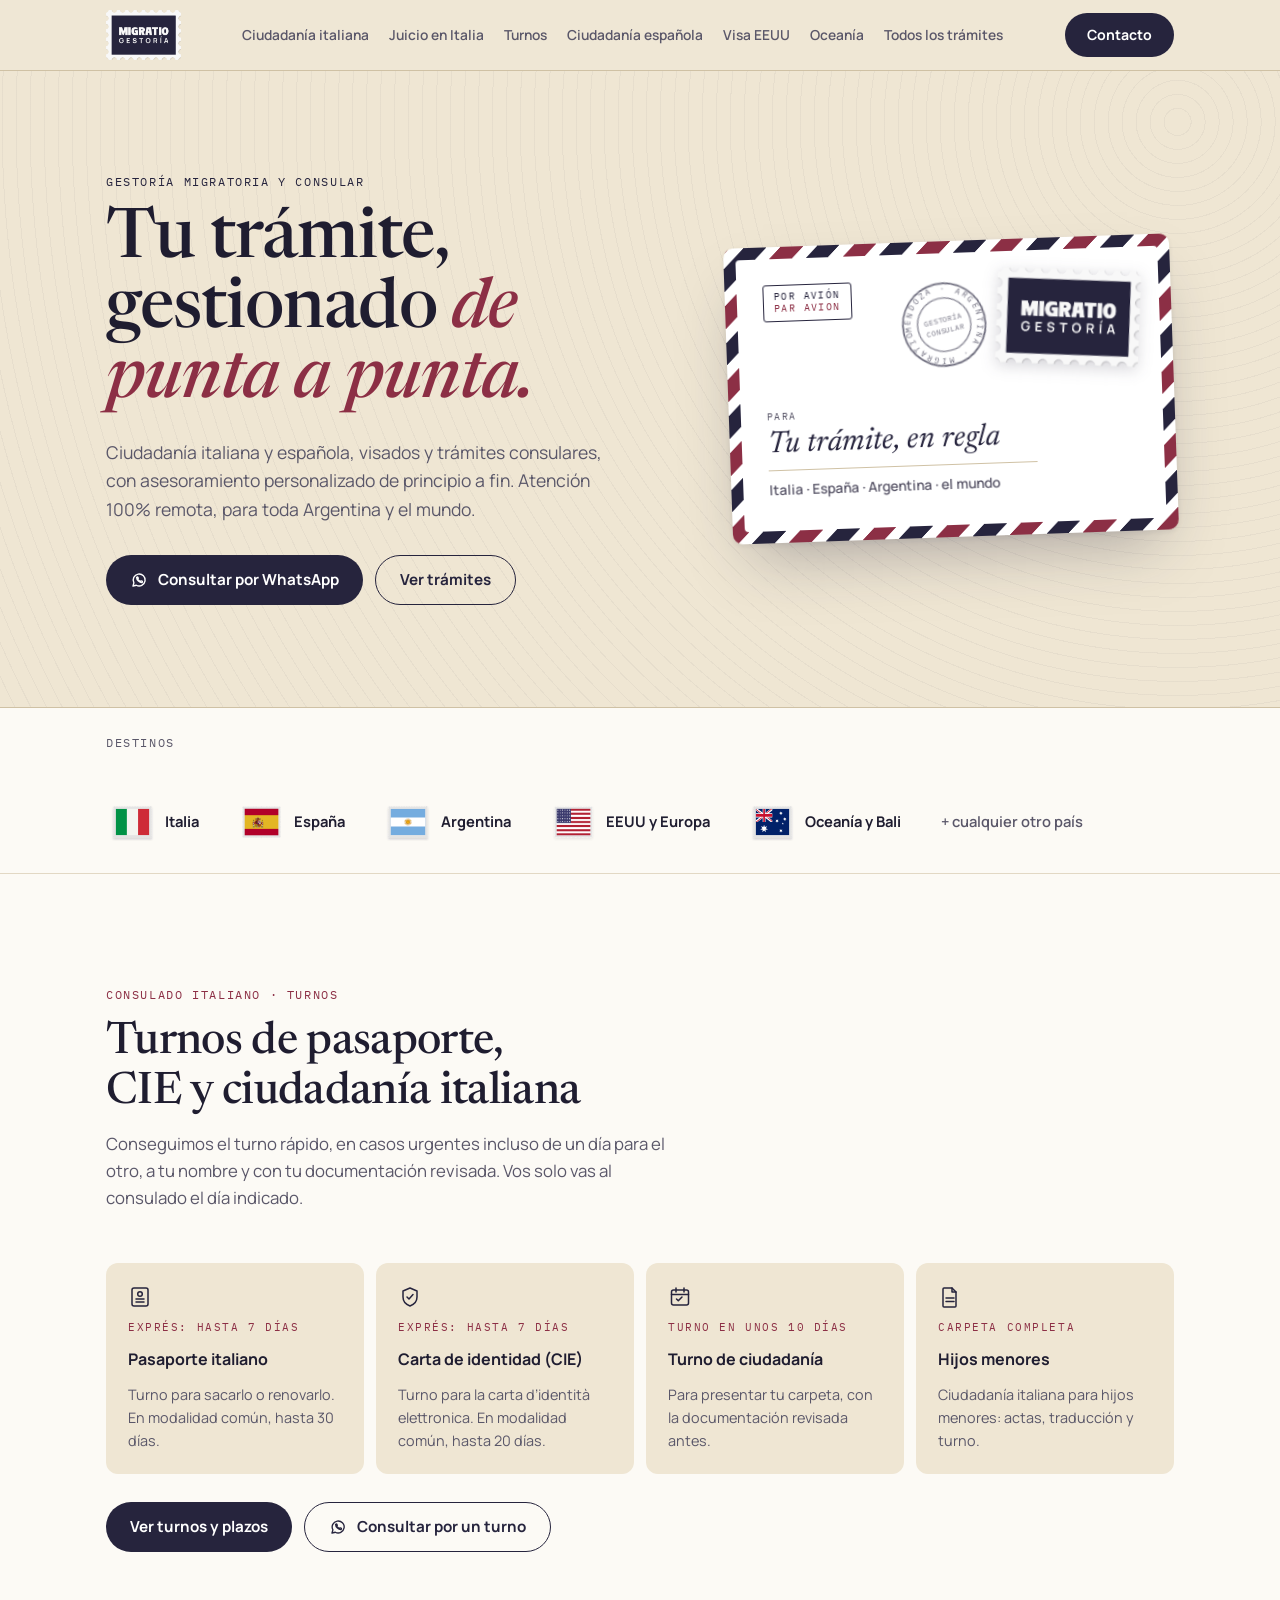
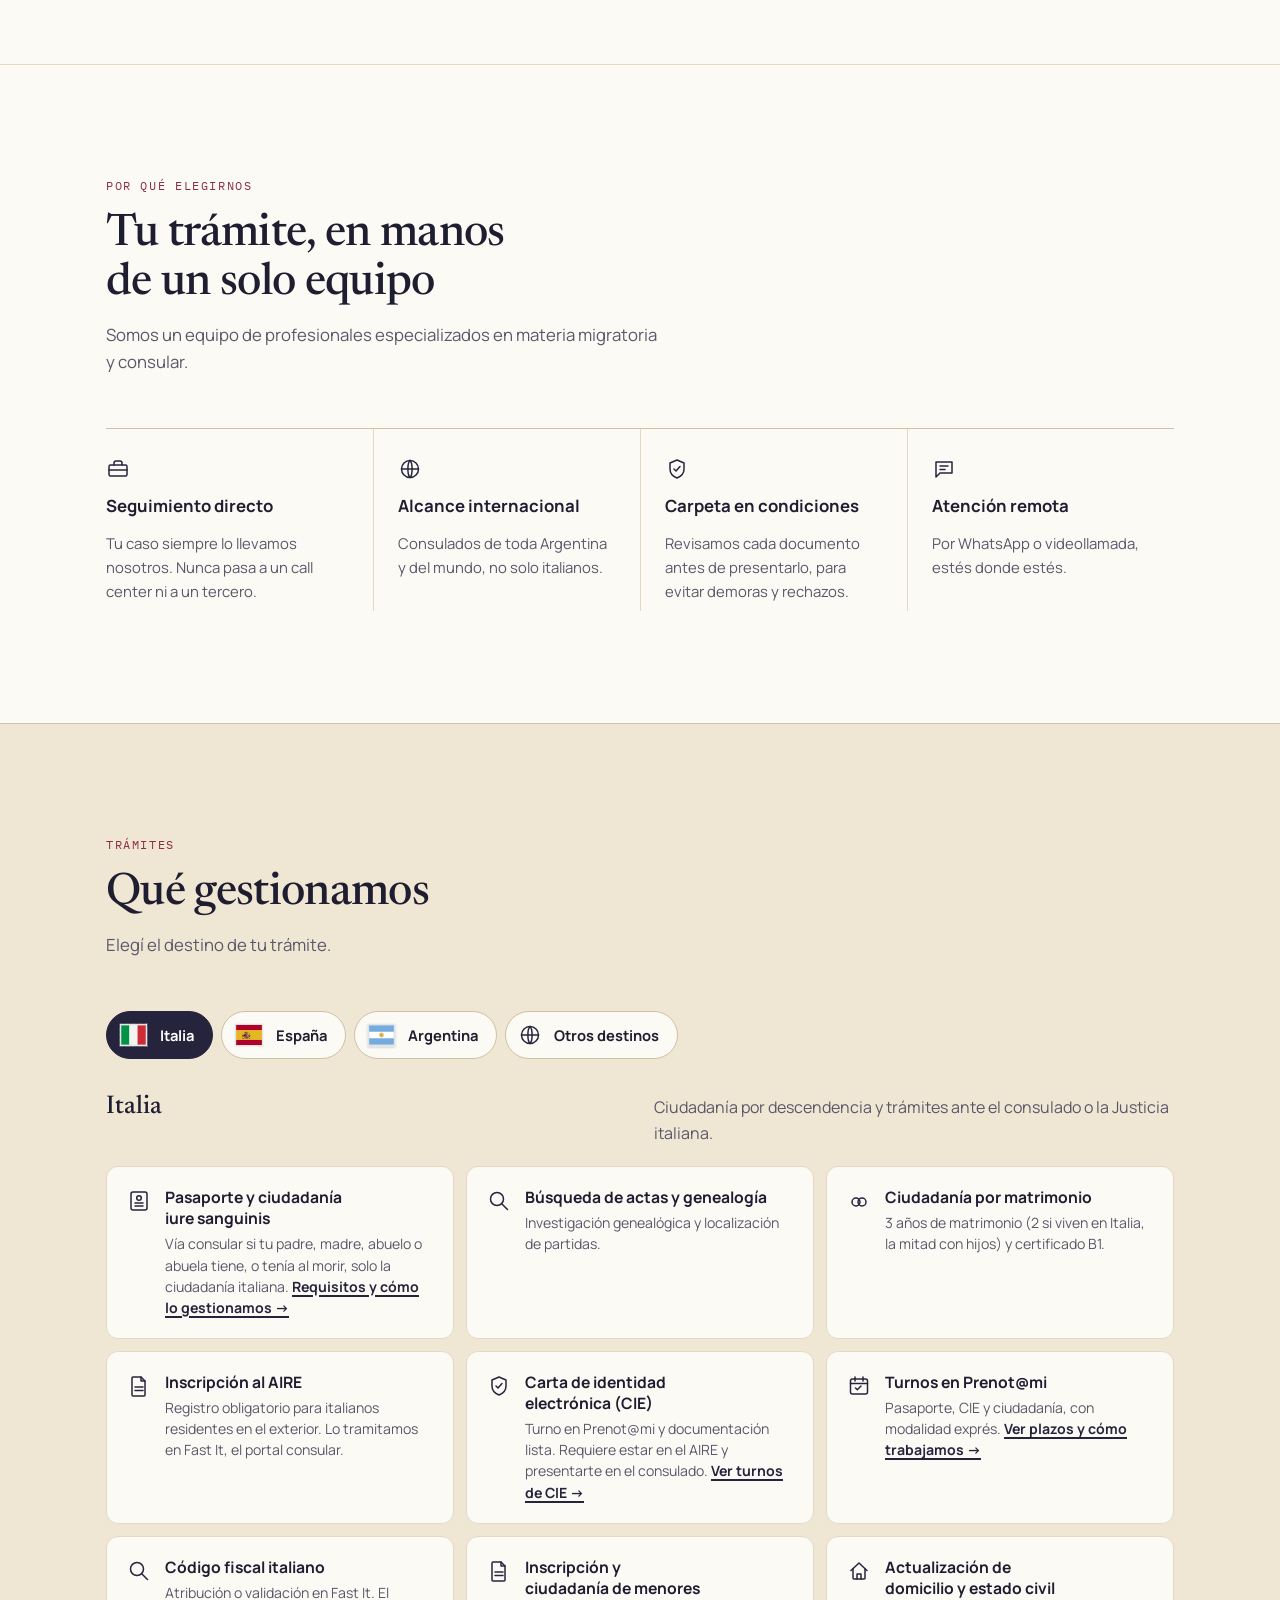
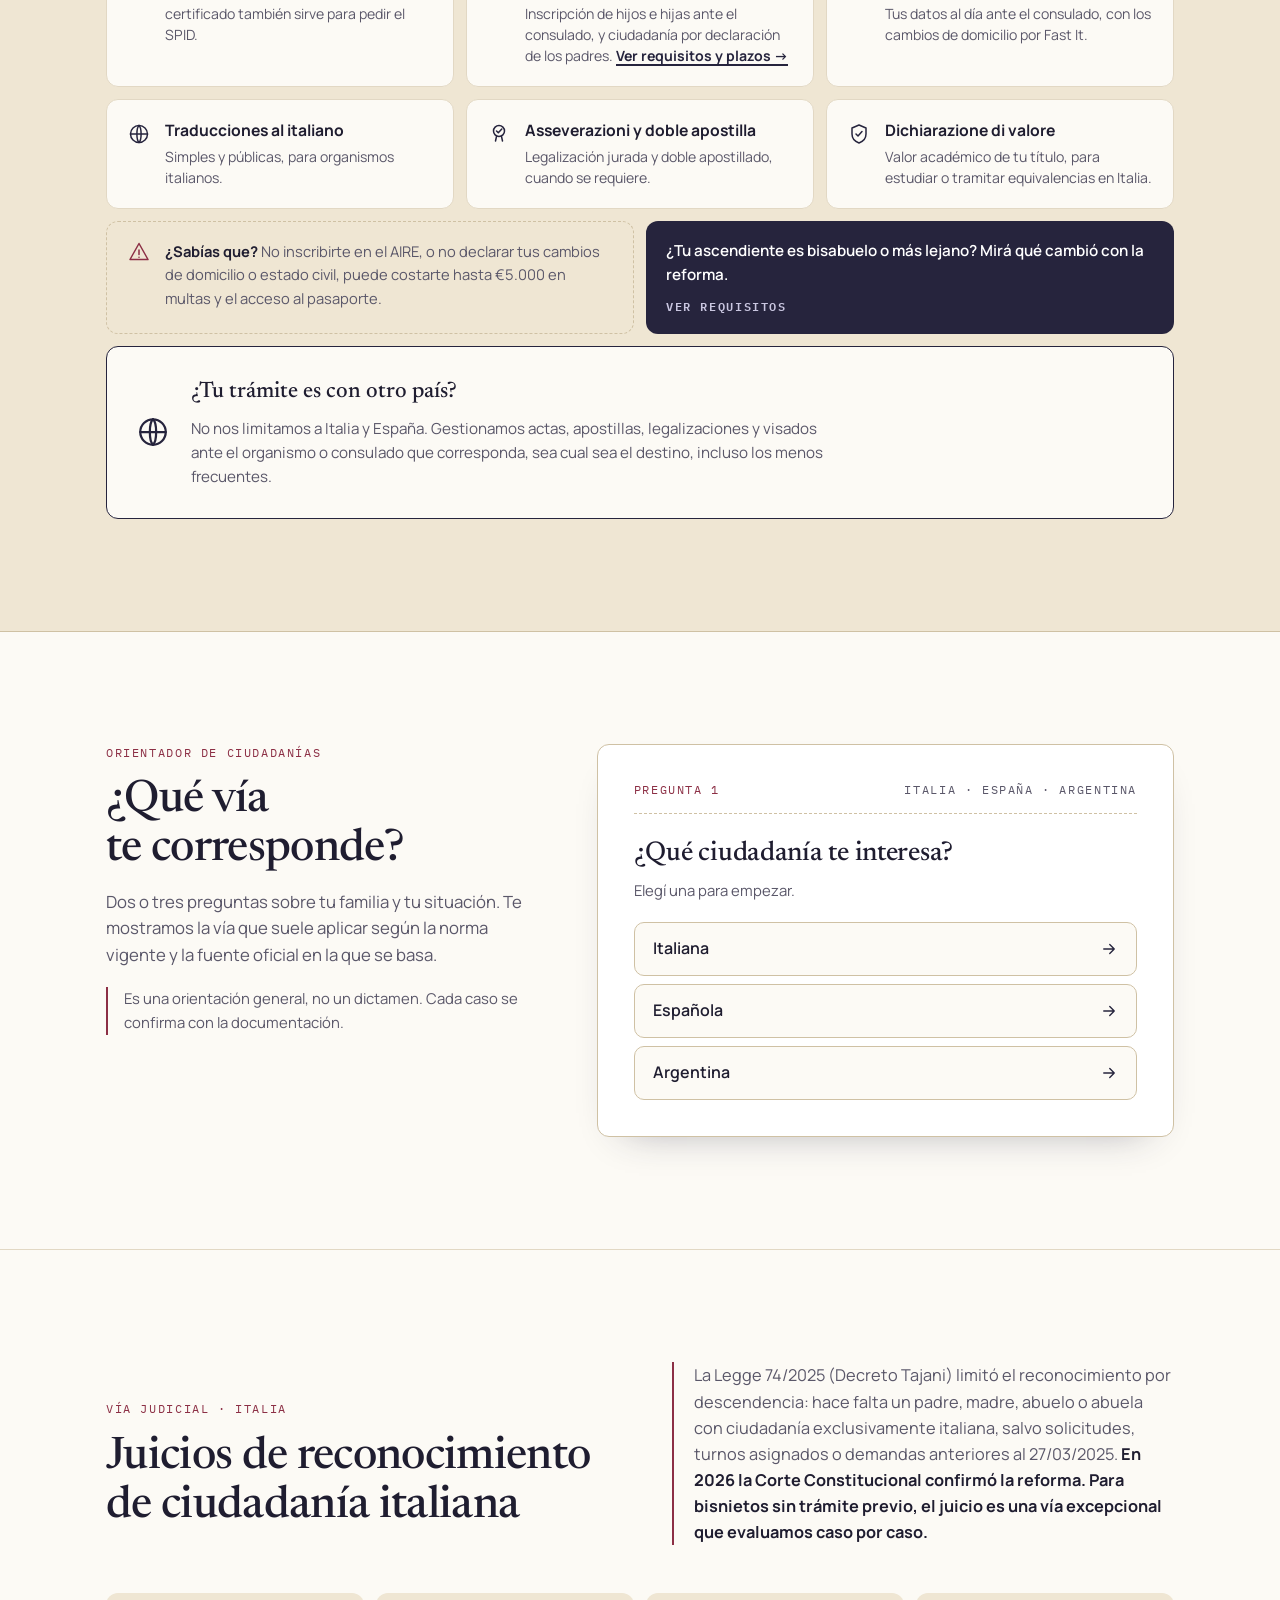
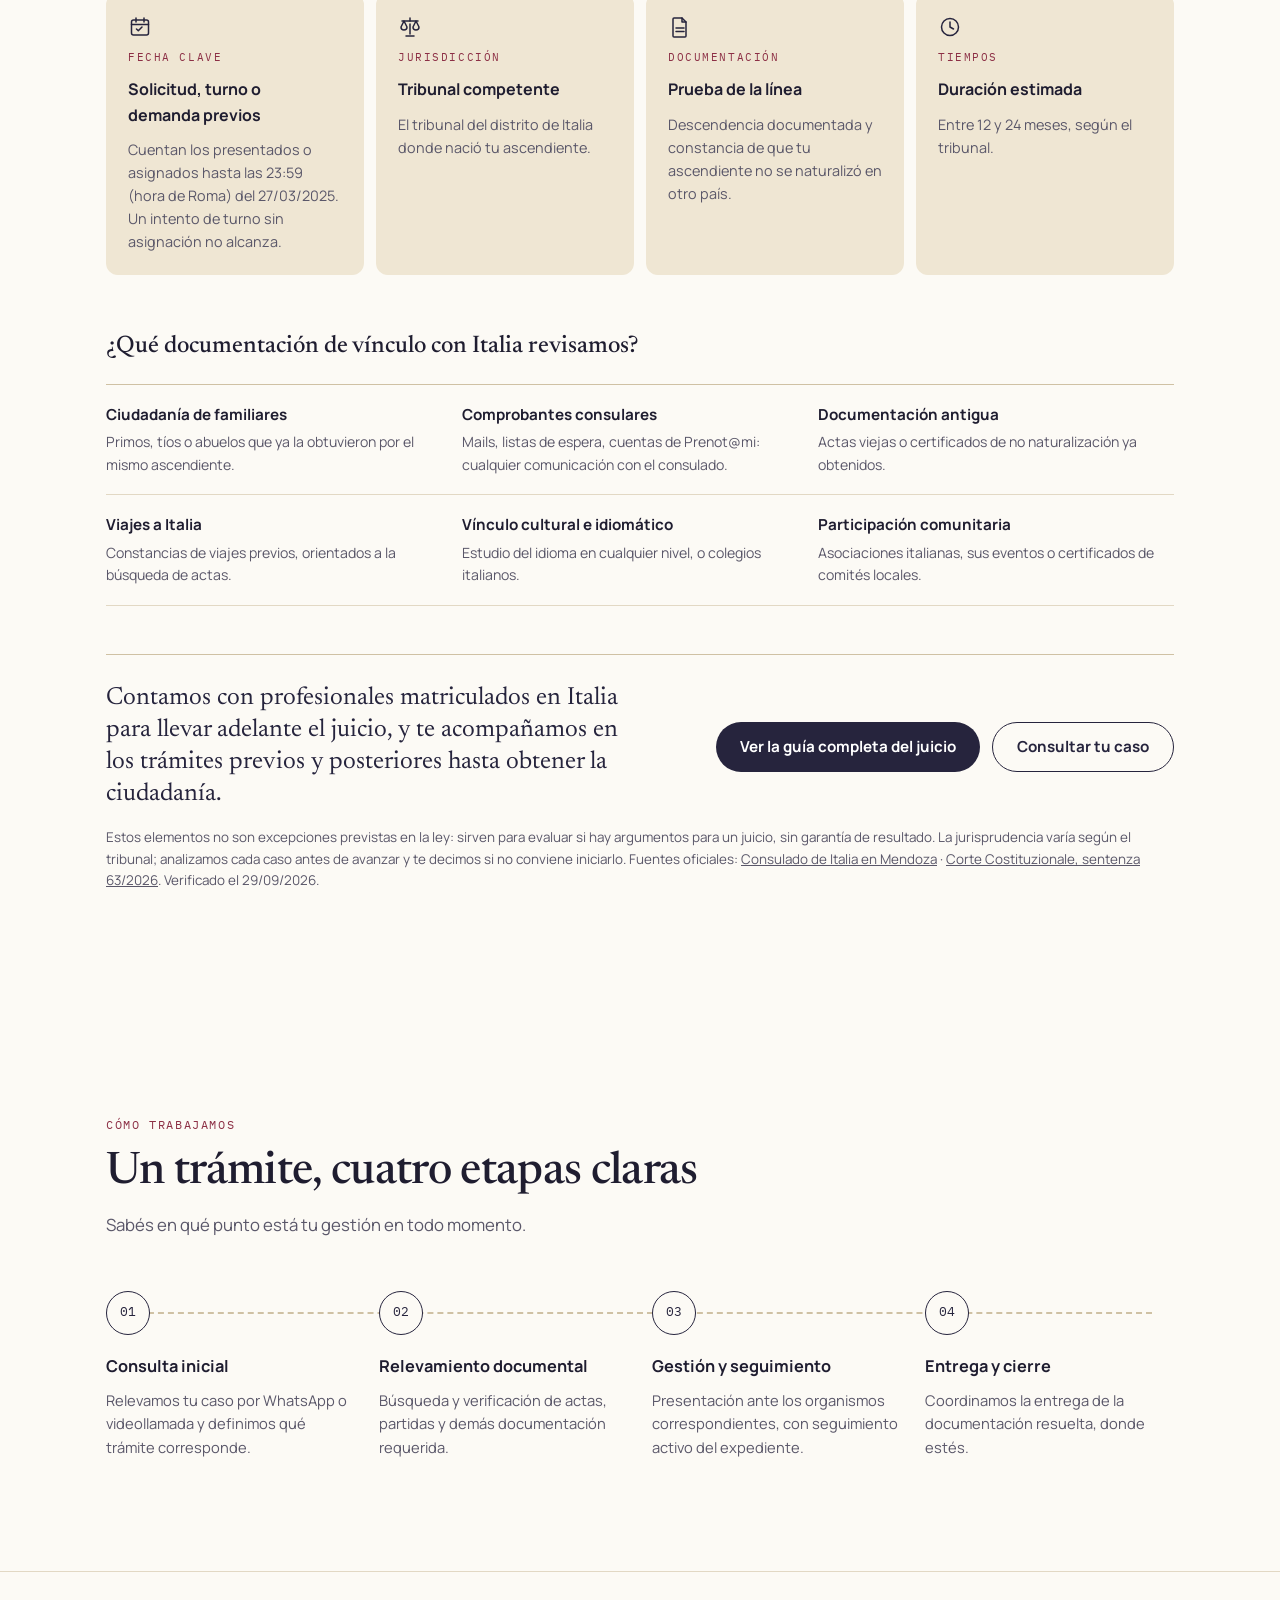
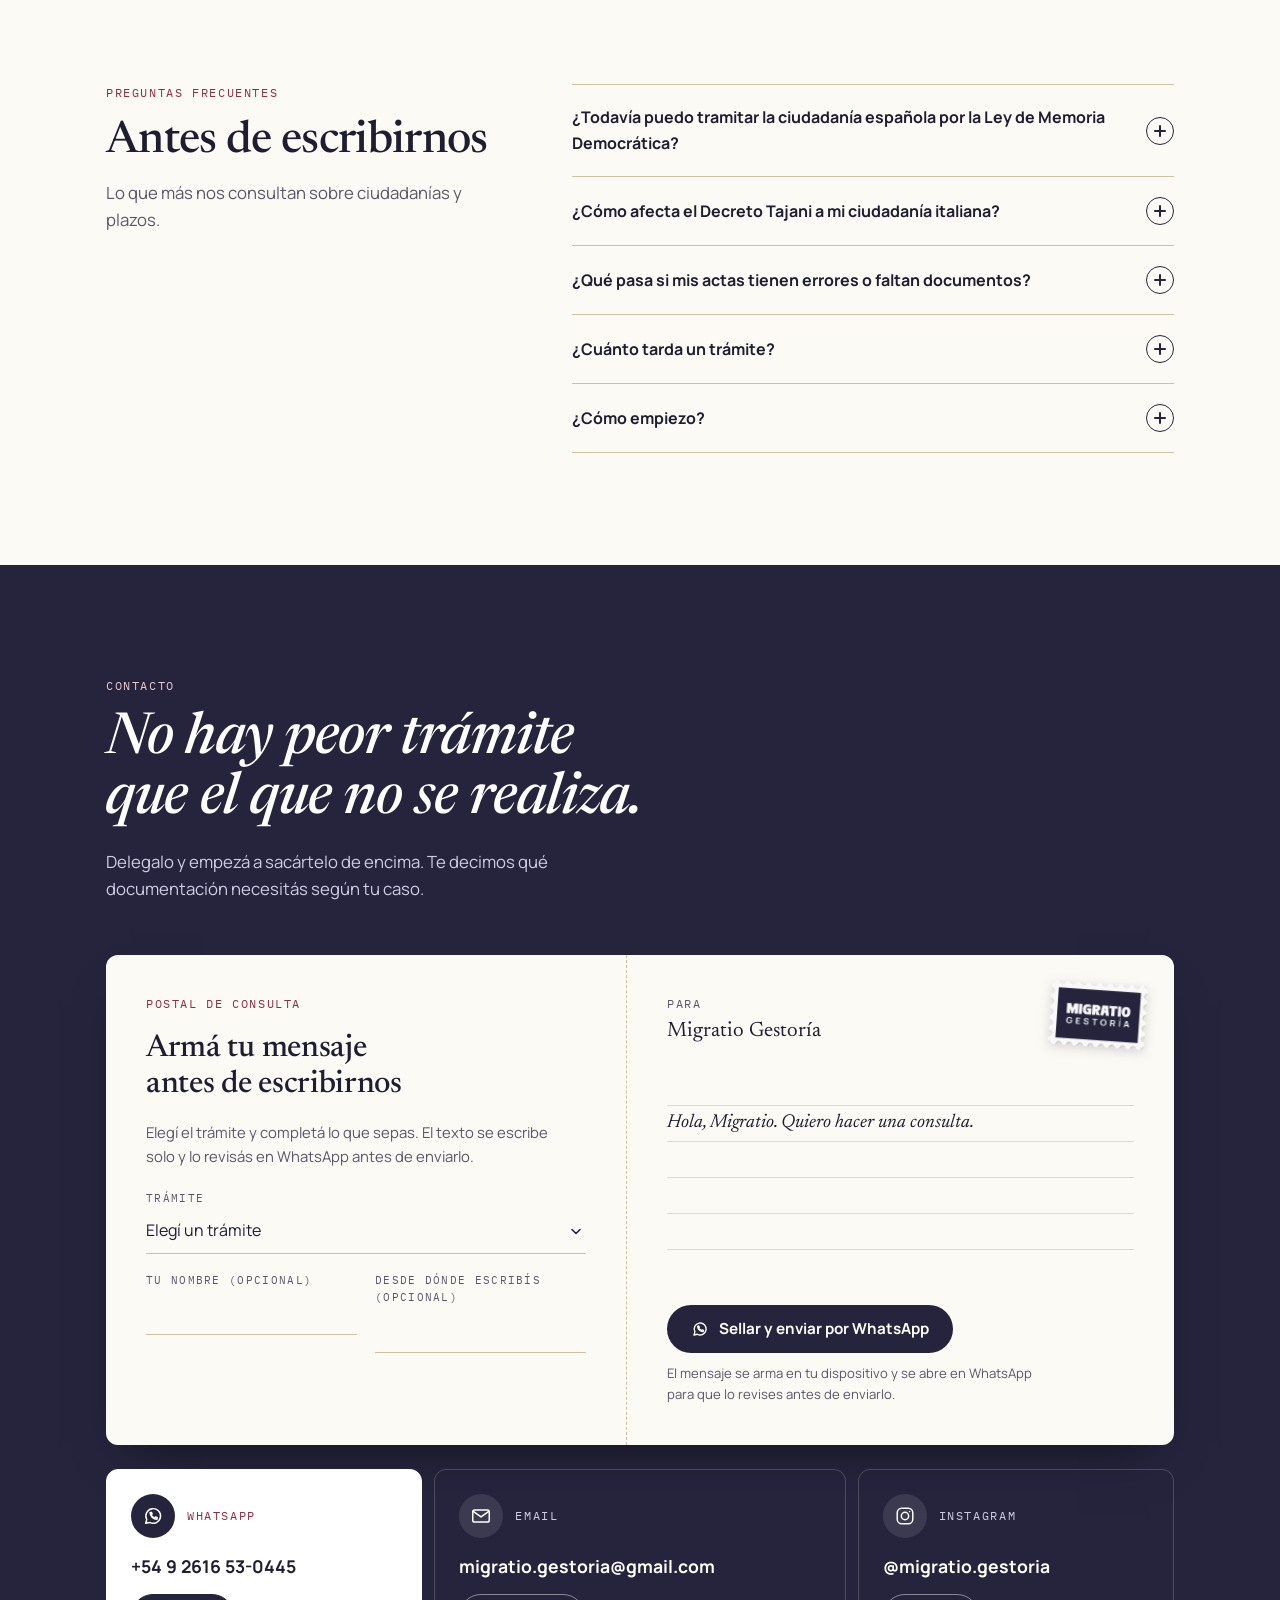
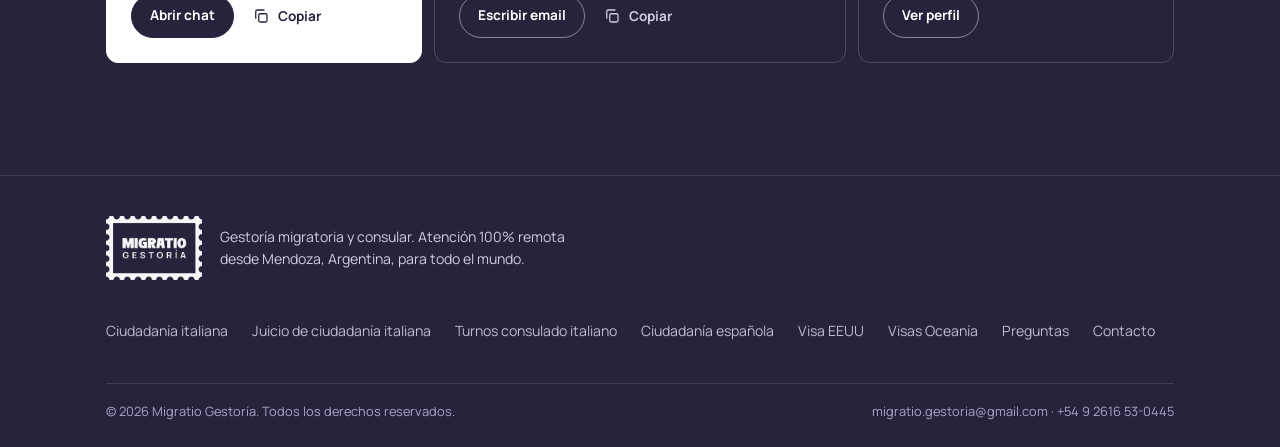
==== commit 2ecf54f7: "Estampilla argentina: usa la versión con el Sol de Mayo auténtico" ====
--- a/index.html
+++ b/index.html
@@ -938,7 +938,7 @@
       <div class="dest-list">
         <a class="dest" href="#italia" data-tab="italia"><img src="stamp-italia.svg" alt="">Italia</a>
         <a class="dest" href="#espana" data-tab="espana"><img src="stamp-espana-v3.png" alt="">España</a>
-        <a class="dest" href="#argentina" data-tab="argentina"><img src="stamp-argentina.png" alt="">Argentina</a>
+        <a class="dest" href="#argentina" data-tab="argentina"><img src="stamp-argentina.svg" alt="">Argentina</a>
         <a class="dest" href="#otros" data-tab="otros"><img src="stamp-eeuu.png" alt="">EEUU y Europa</a>
         <a class="dest" href="#otros" data-tab="otros"><img src="stamp-australia.svg" alt="">Oceanía y Bali</a>
         <a class="dest dest-more" href="#otros" data-tab="otros">+ cualquier otro país</a>
@@ -1029,7 +1029,7 @@
       <div class="tablist" role="tablist" aria-label="Destinos">
         <button class="tab" role="tab" id="tab-italia" aria-controls="italia" aria-selected="true"><img src="stamp-italia.svg" alt="">Italia</button>
         <button class="tab" role="tab" id="tab-espana" aria-controls="espana" aria-selected="false" tabindex="-1"><img src="stamp-espana-v3.png" alt="">España</button>
-        <button class="tab" role="tab" id="tab-argentina" aria-controls="argentina" aria-selected="false" tabindex="-1"><img src="stamp-argentina.png" alt="">Argentina</button>
+        <button class="tab" role="tab" id="tab-argentina" aria-controls="argentina" aria-selected="false" tabindex="-1"><img src="stamp-argentina.svg" alt="">Argentina</button>
         <button class="tab" role="tab" id="tab-otros" aria-controls="otros" aria-selected="false" tabindex="-1"><span class="globe"><svg class="ico" aria-hidden="true"><use href="#ic-globe"/></svg></span>Otros destinos</button>
       </div>
 
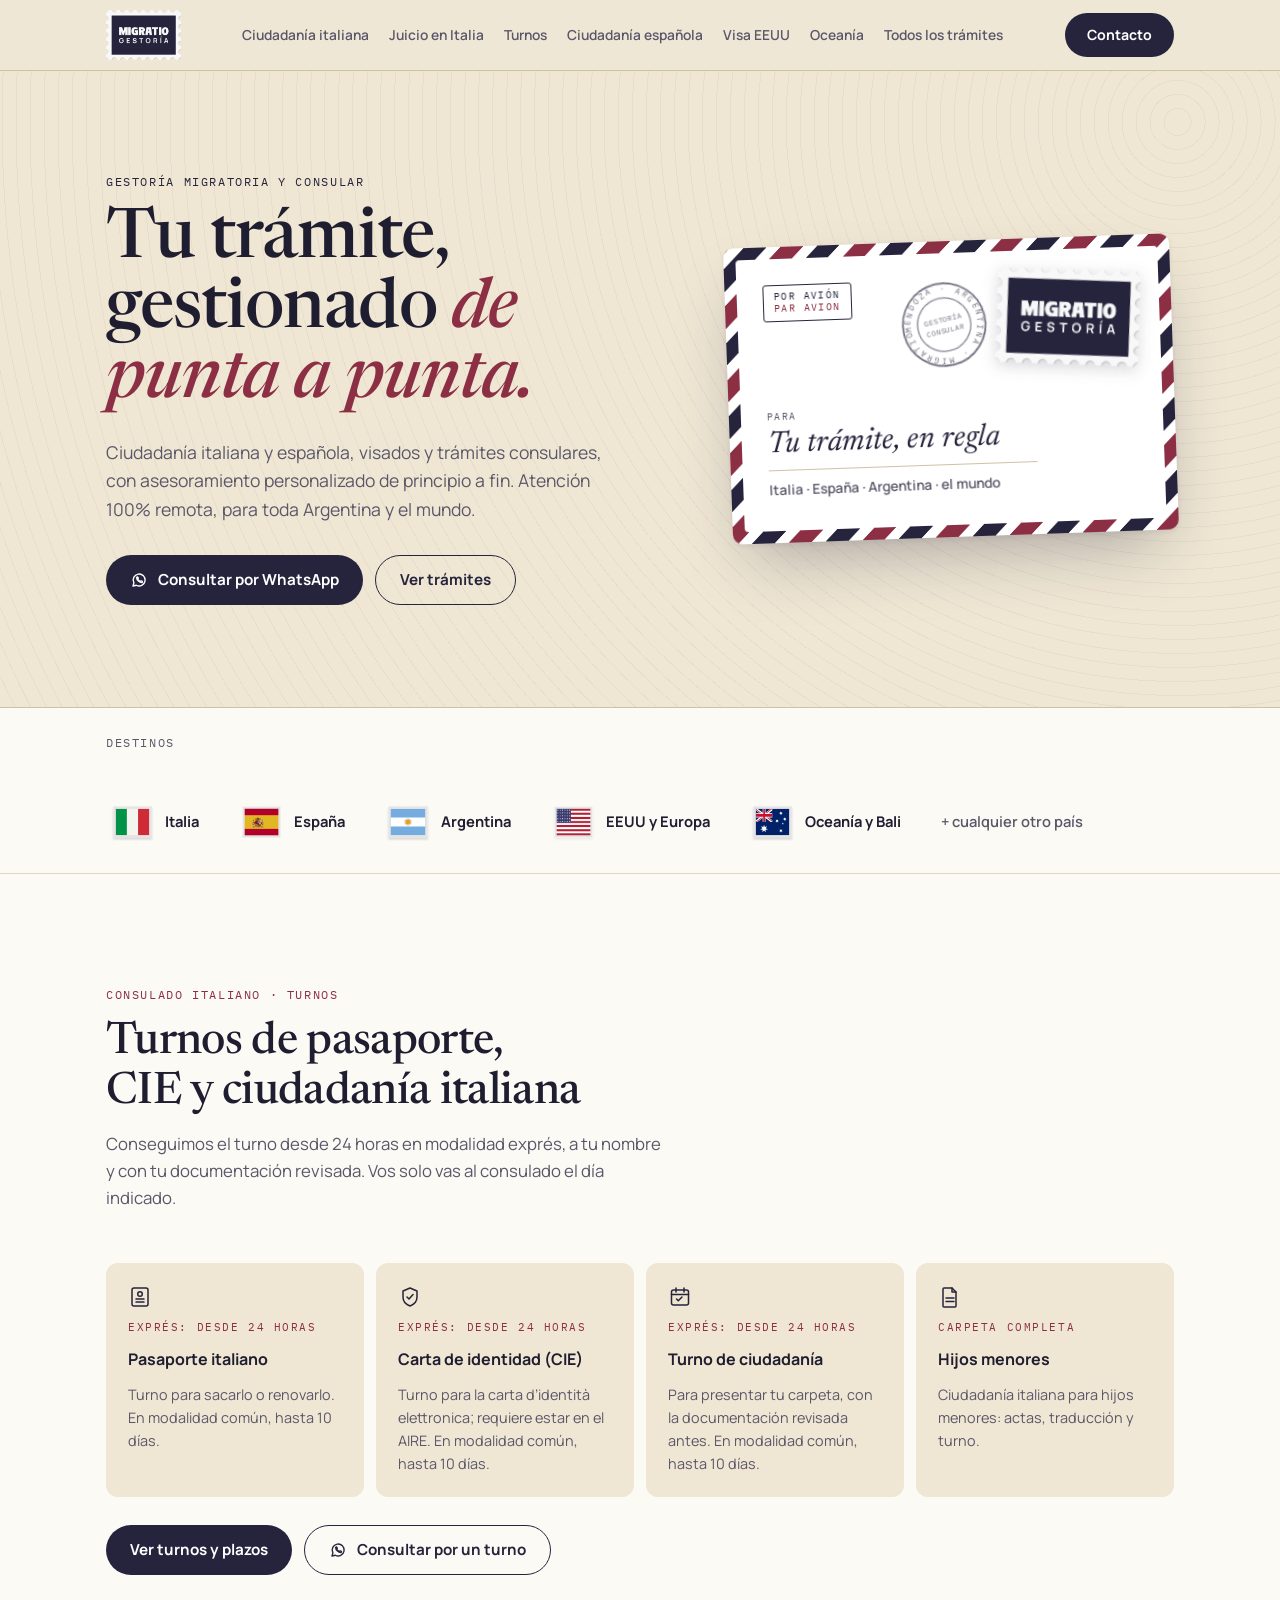
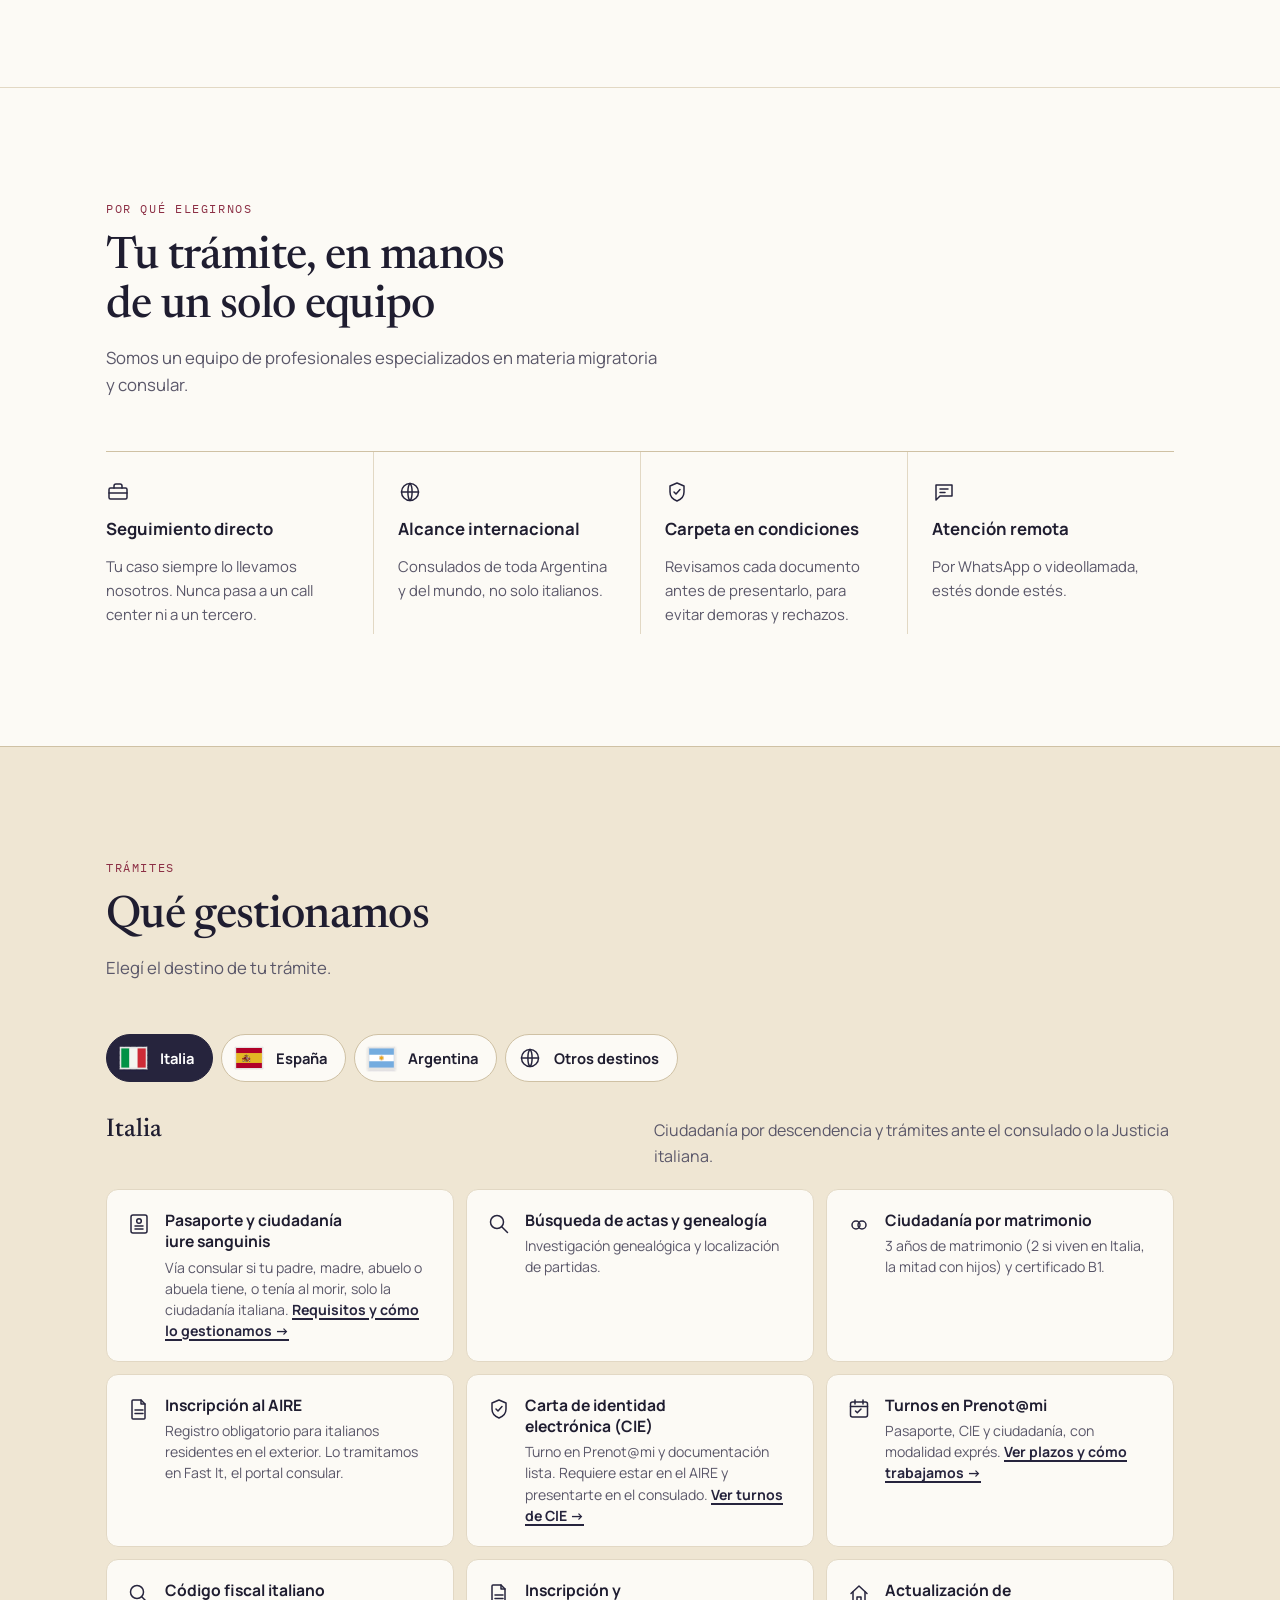
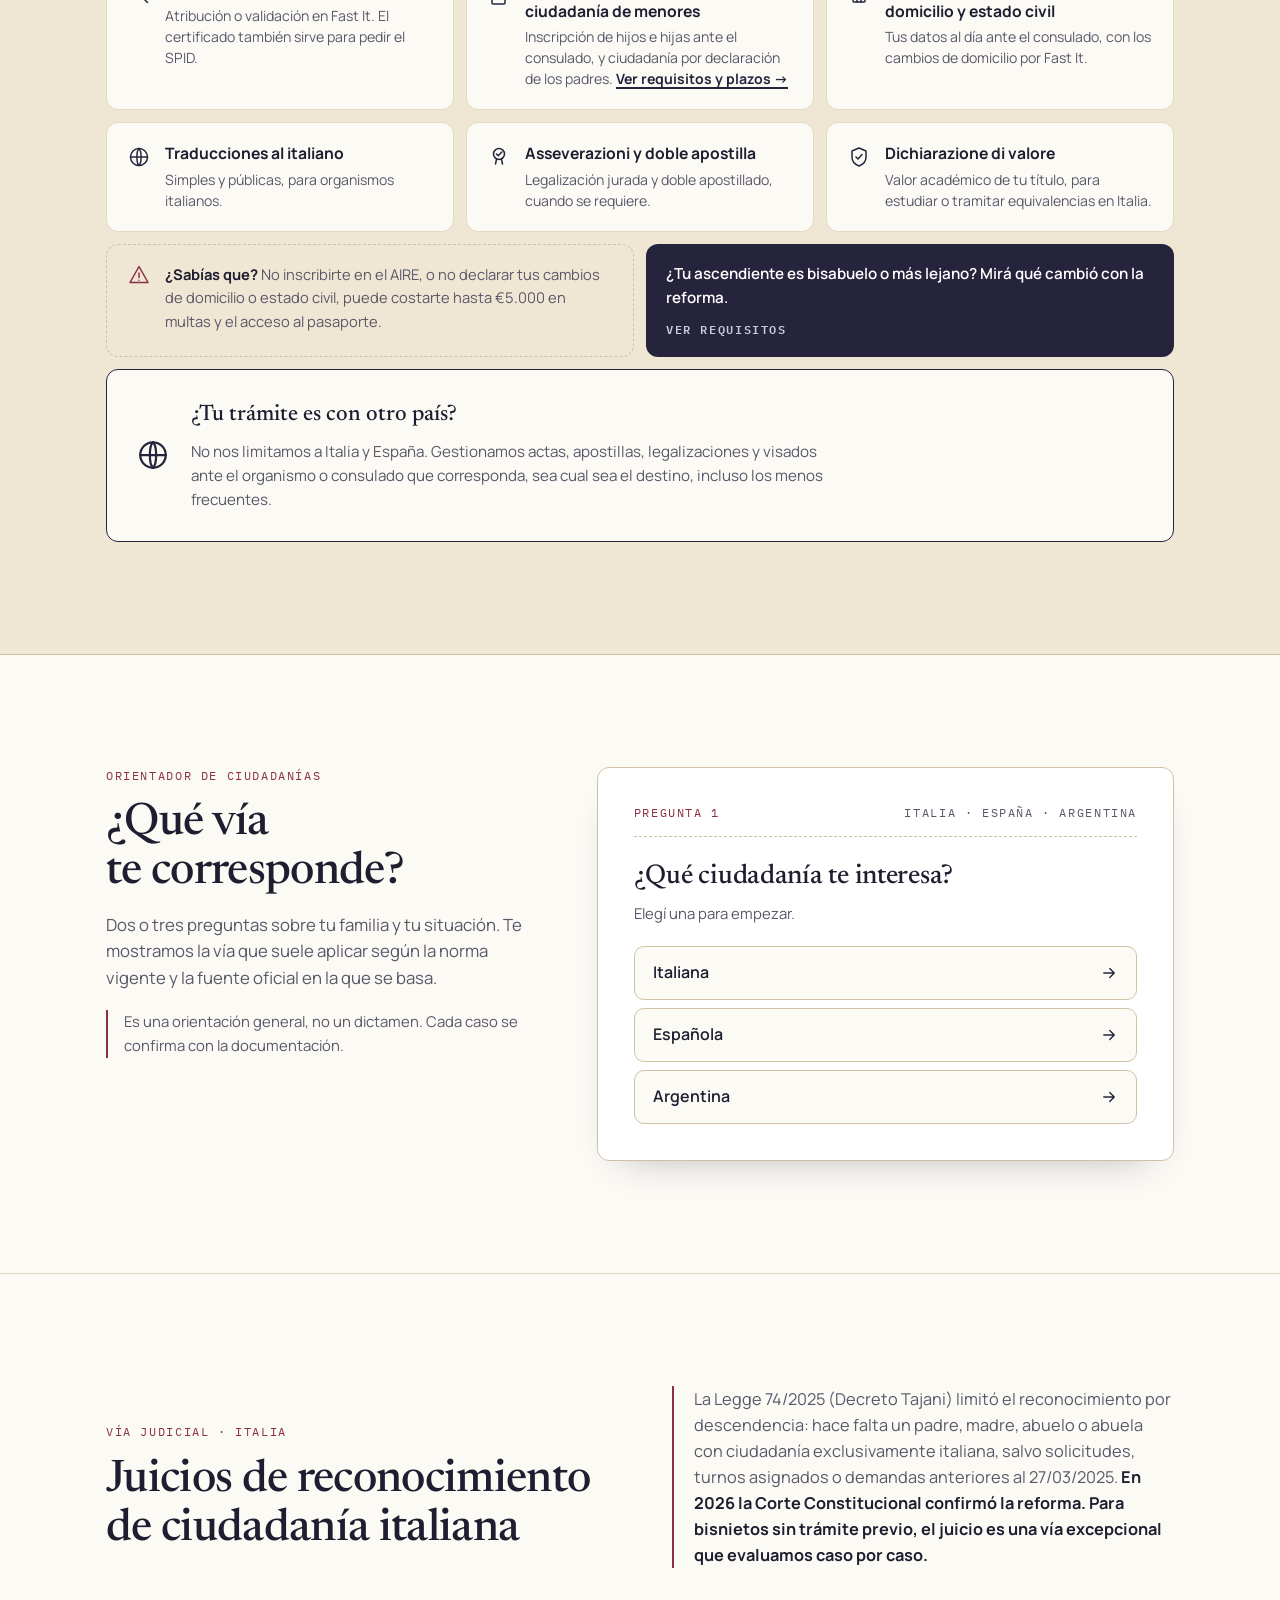
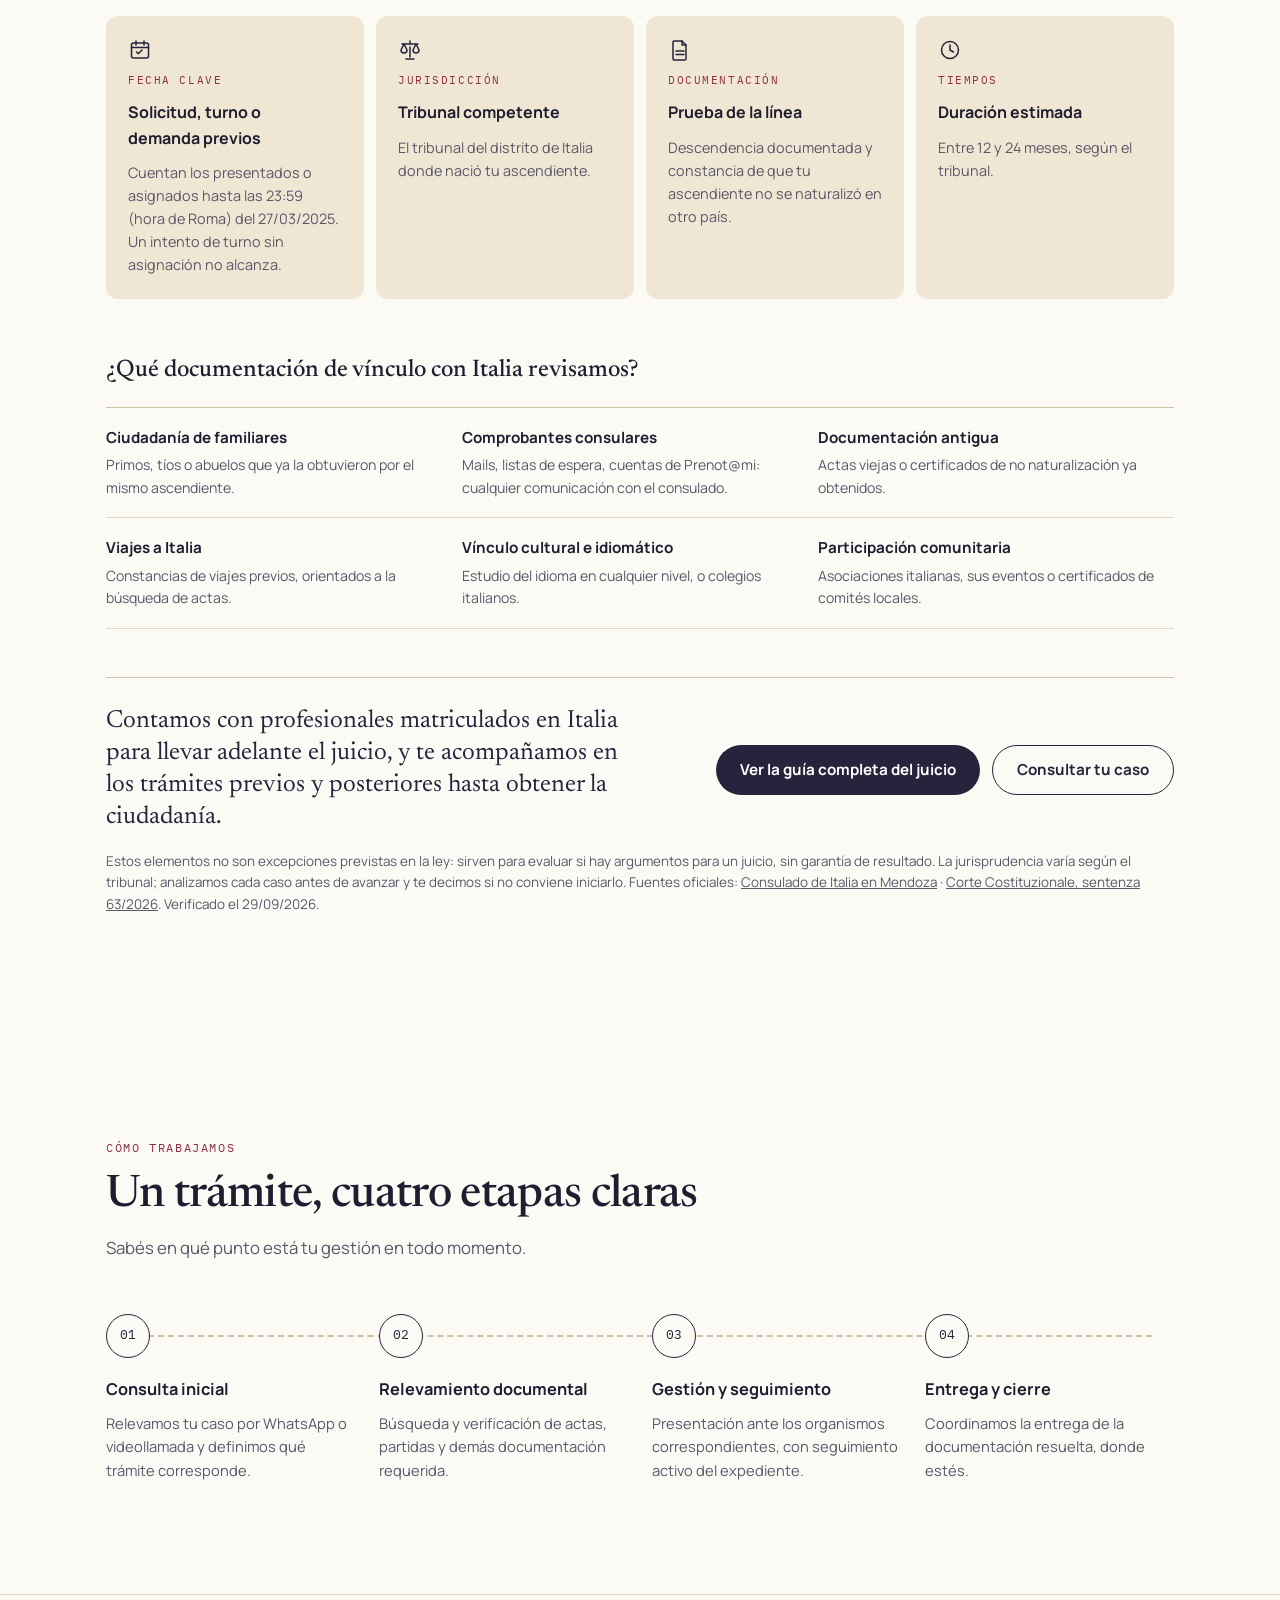
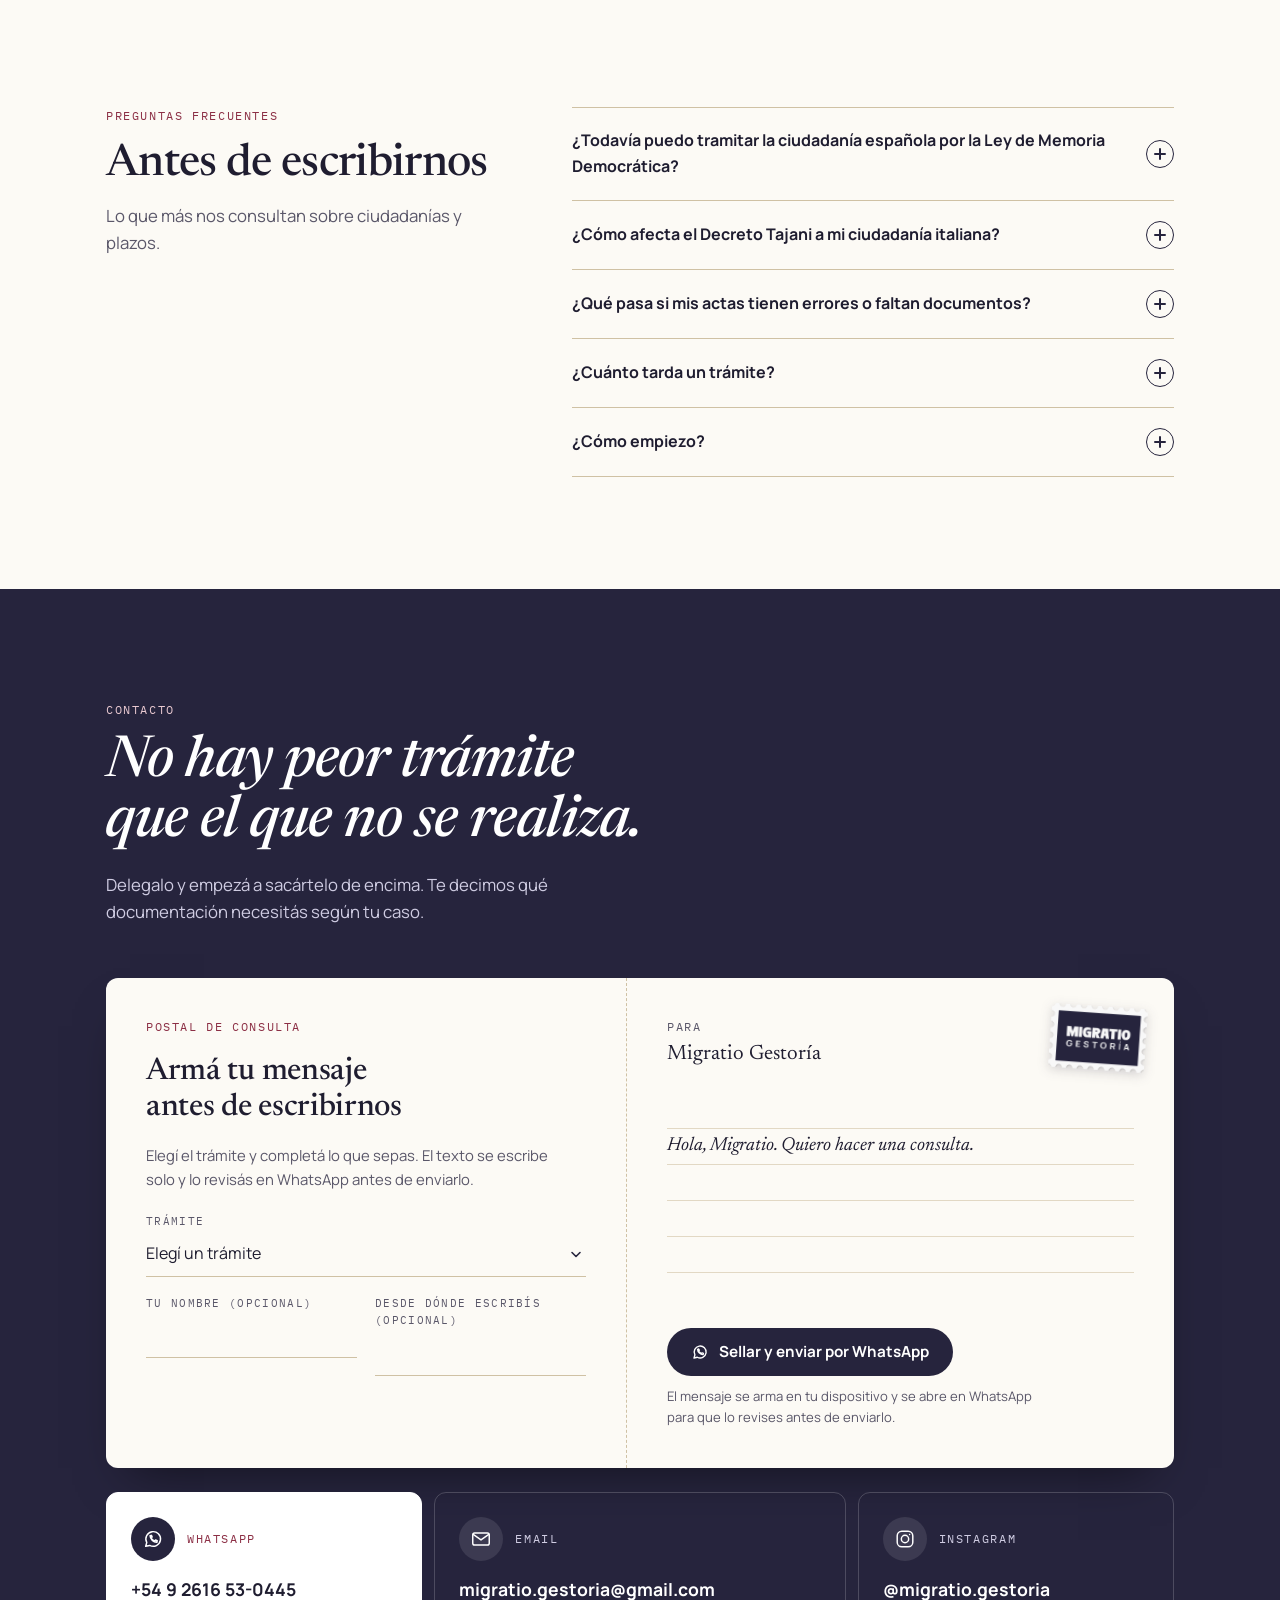
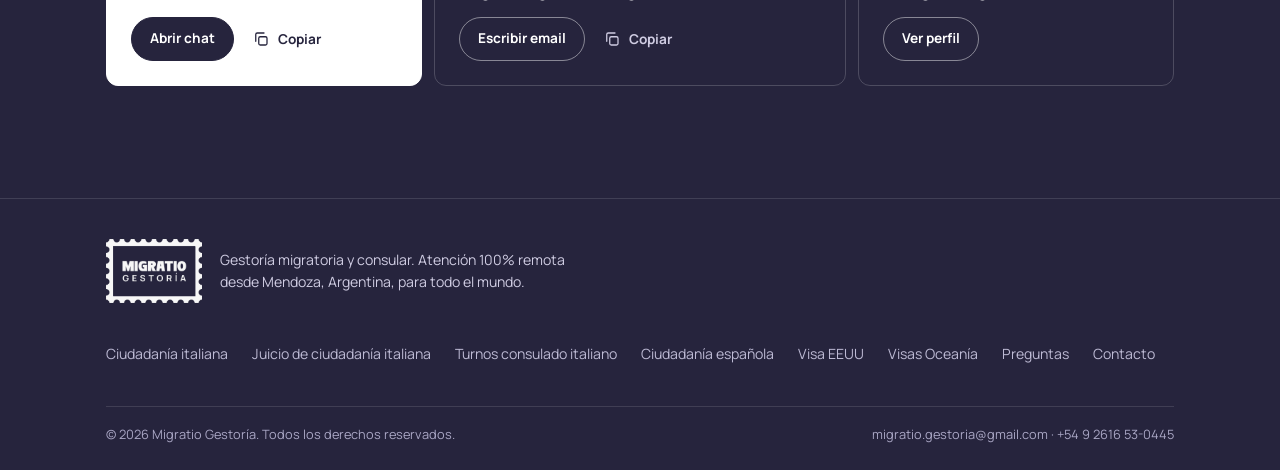
==== commit aeaed259: "Home: plazos de turnos, exprés desde 24 horas y común hasta 10 días" ====
--- a/index.html
+++ b/index.html
@@ -951,26 +951,26 @@
       <div class="head">
         <span class="mono kicker">Consulado italiano · Turnos</span>
         <h2>Turnos de pasaporte, CIE y ciudadanía italiana</h2>
-        <p>Conseguimos el turno rápido, en casos urgentes incluso de un día para el otro, a tu nombre y con tu documentación revisada. Vos solo vas al consulado el día indicado.</p>
+        <p>Conseguimos el turno desde 24 horas en modalidad exprés, a tu nombre y con tu documentación revisada. Vos solo vas al consulado el día indicado.</p>
       </div>
       <div class="req-grid">
         <div class="req">
           <svg class="ico" aria-hidden="true"><use href="#ic-passport"/></svg>
-          <span class="mono">Exprés: hasta 7 días</span>
+          <span class="mono">Exprés: desde 24 horas</span>
           <h3>Pasaporte italiano</h3>
-          <p>Turno para sacarlo o renovarlo. En modalidad común, hasta 30 días.</p>
+          <p>Turno para sacarlo o renovarlo. En modalidad común, hasta 10 días.</p>
         </div>
         <div class="req">
           <svg class="ico" aria-hidden="true"><use href="#ic-shield"/></svg>
-          <span class="mono">Exprés: hasta 7 días</span>
+          <span class="mono">Exprés: desde 24 horas</span>
           <h3>Carta de identidad (CIE)</h3>
-          <p>Turno para la carta d’identità elettronica. En modalidad común, hasta 20 días.</p>
+          <p>Turno para la carta d’identità elettronica; requiere estar en el AIRE. En modalidad común, hasta 10 días.</p>
         </div>
         <div class="req">
           <svg class="ico" aria-hidden="true"><use href="#ic-calendar"/></svg>
-          <span class="mono">Turno en unos 10 días</span>
+          <span class="mono">Exprés: desde 24 horas</span>
           <h3>Turno de ciudadanía</h3>
-          <p>Para presentar tu carpeta, con la documentación revisada antes.</p>
+          <p>Para presentar tu carpeta, con la documentación revisada antes. En modalidad común, hasta 10 días.</p>
         </div>
         <div class="req">
           <svg class="ico" aria-hidden="true"><use href="#ic-doc"/></svg>
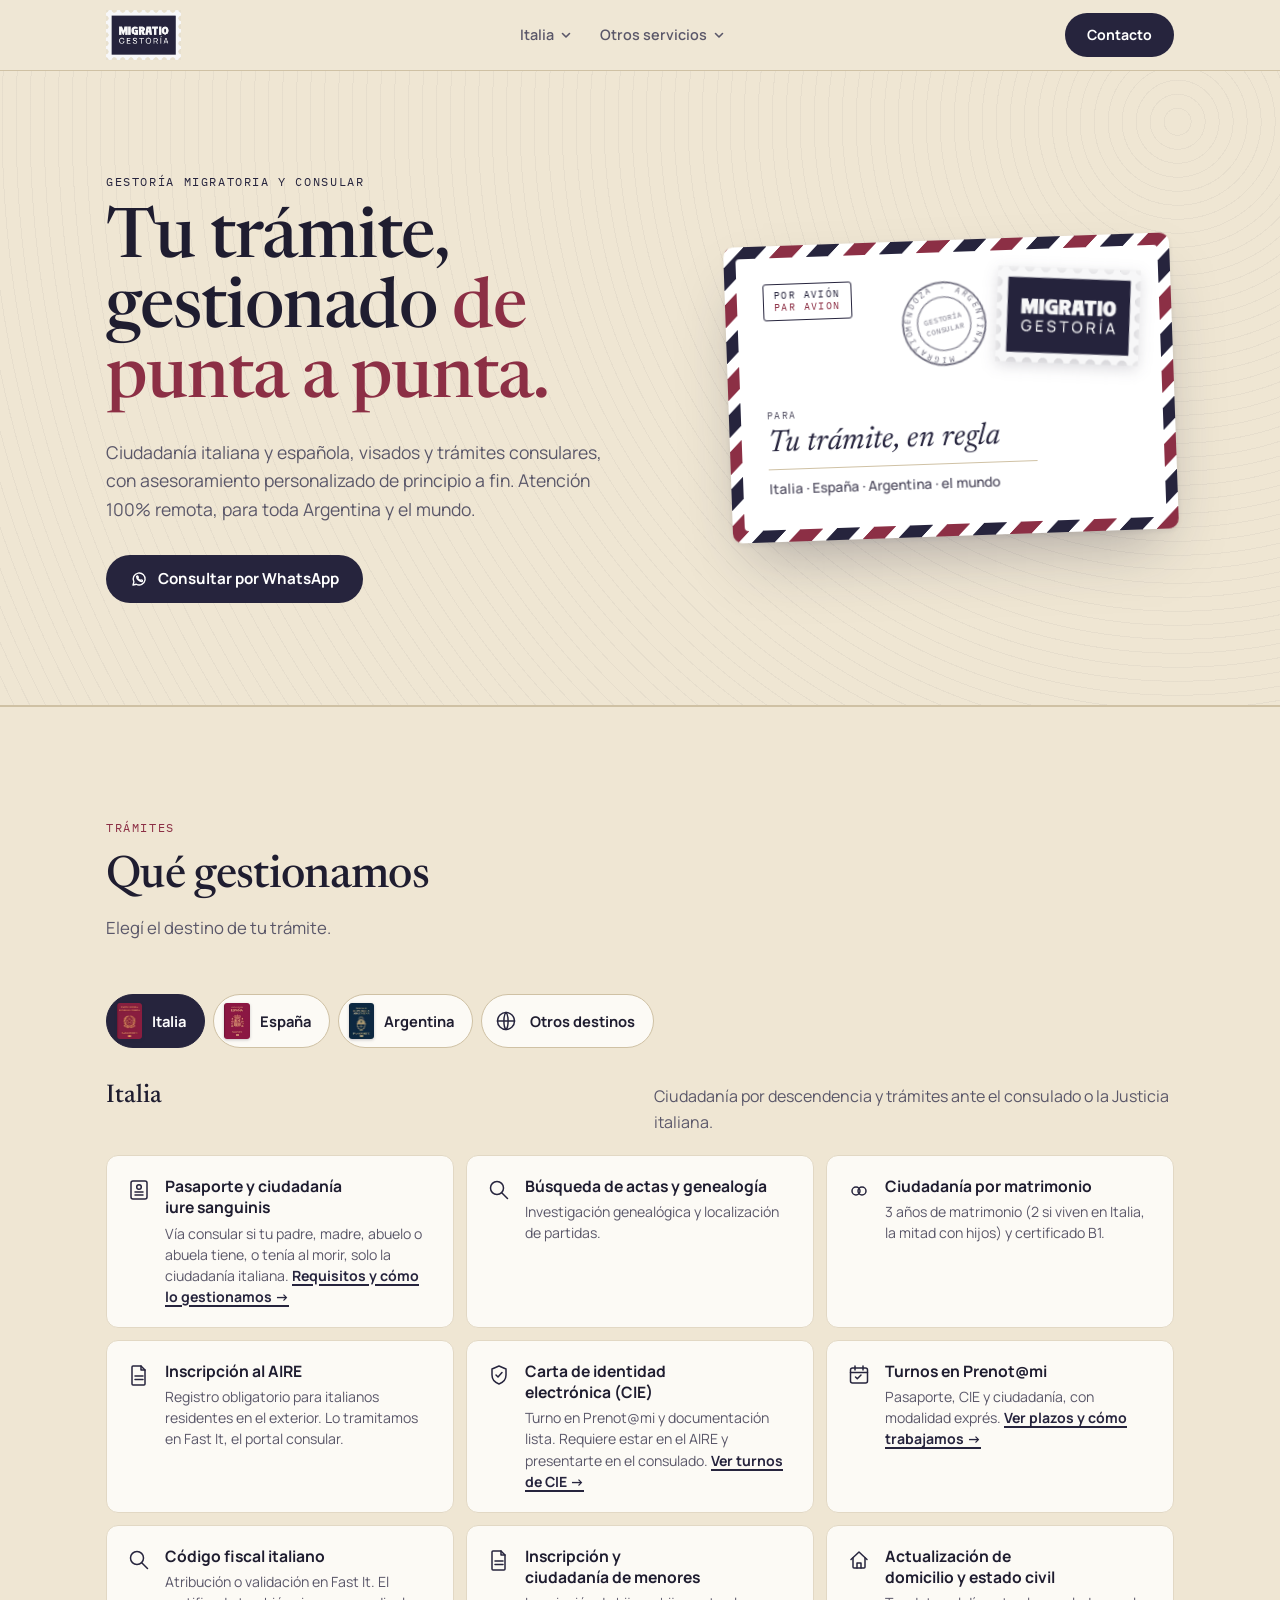
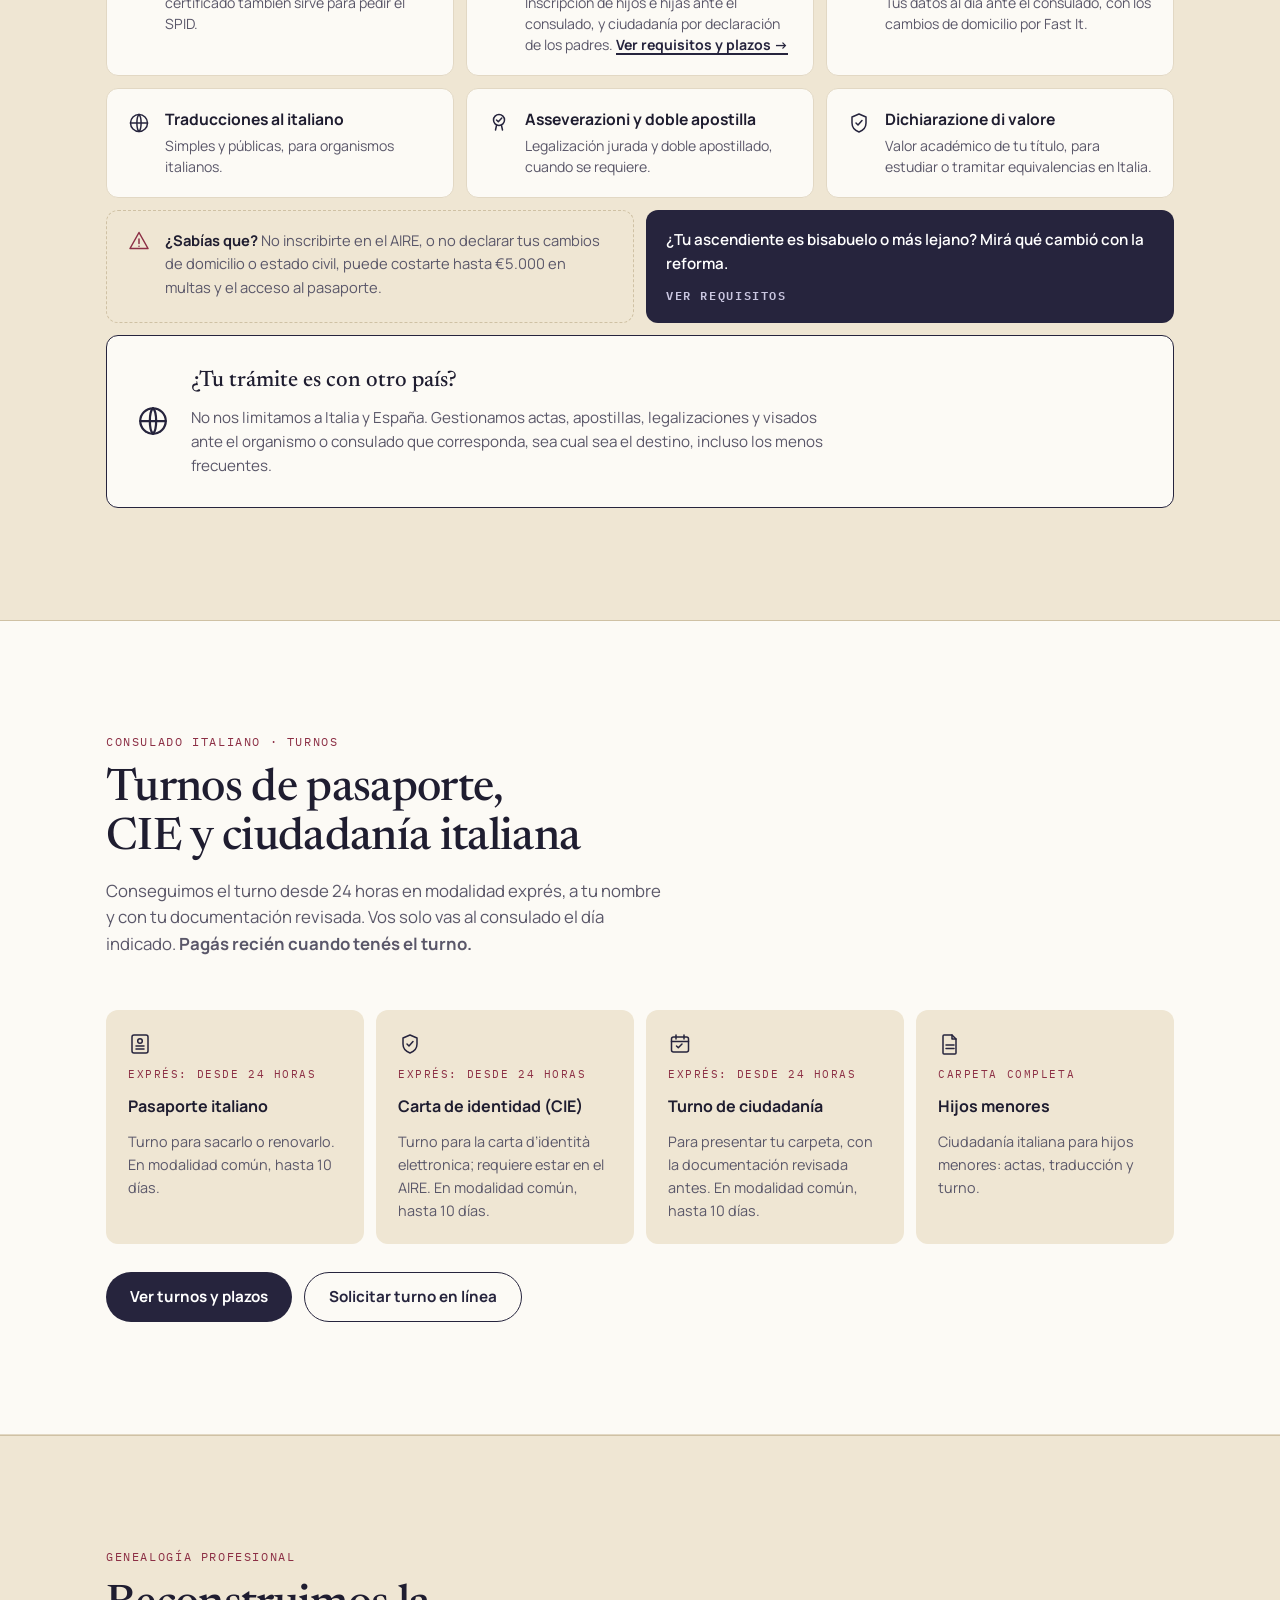
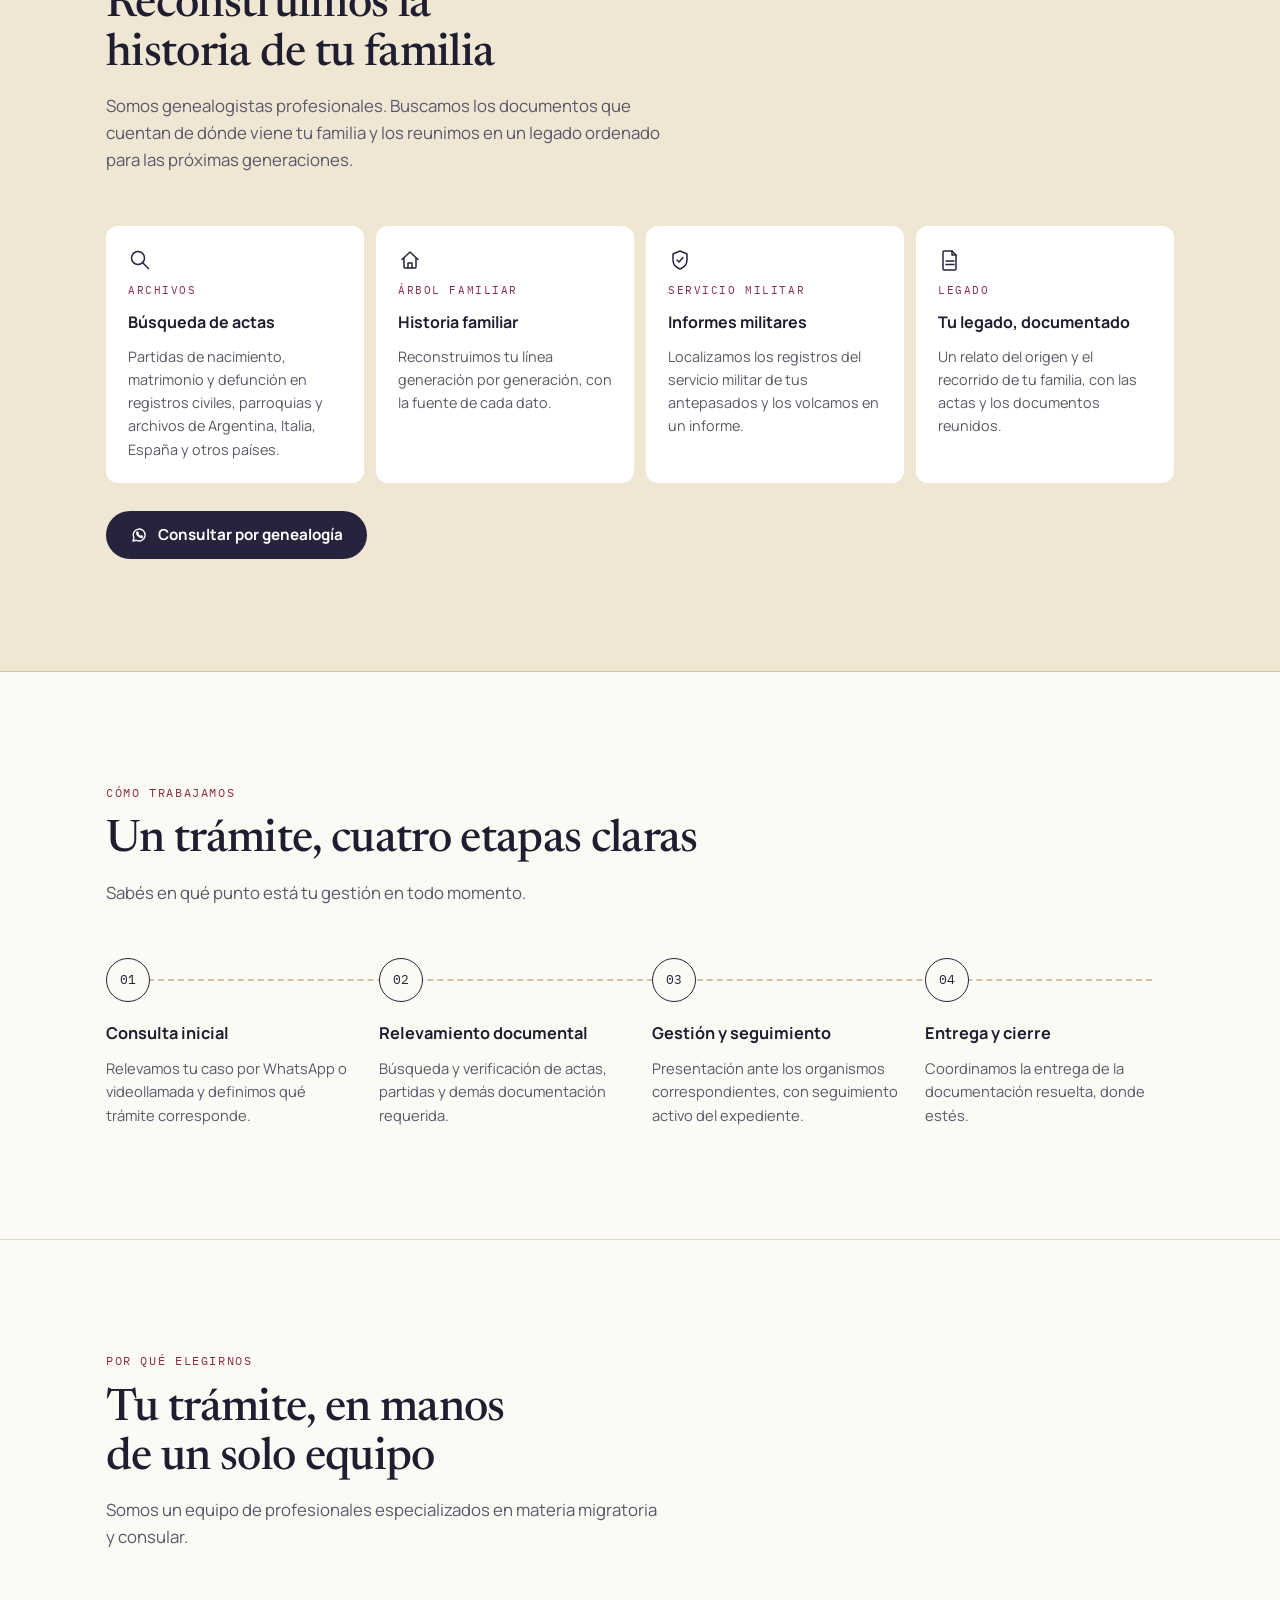
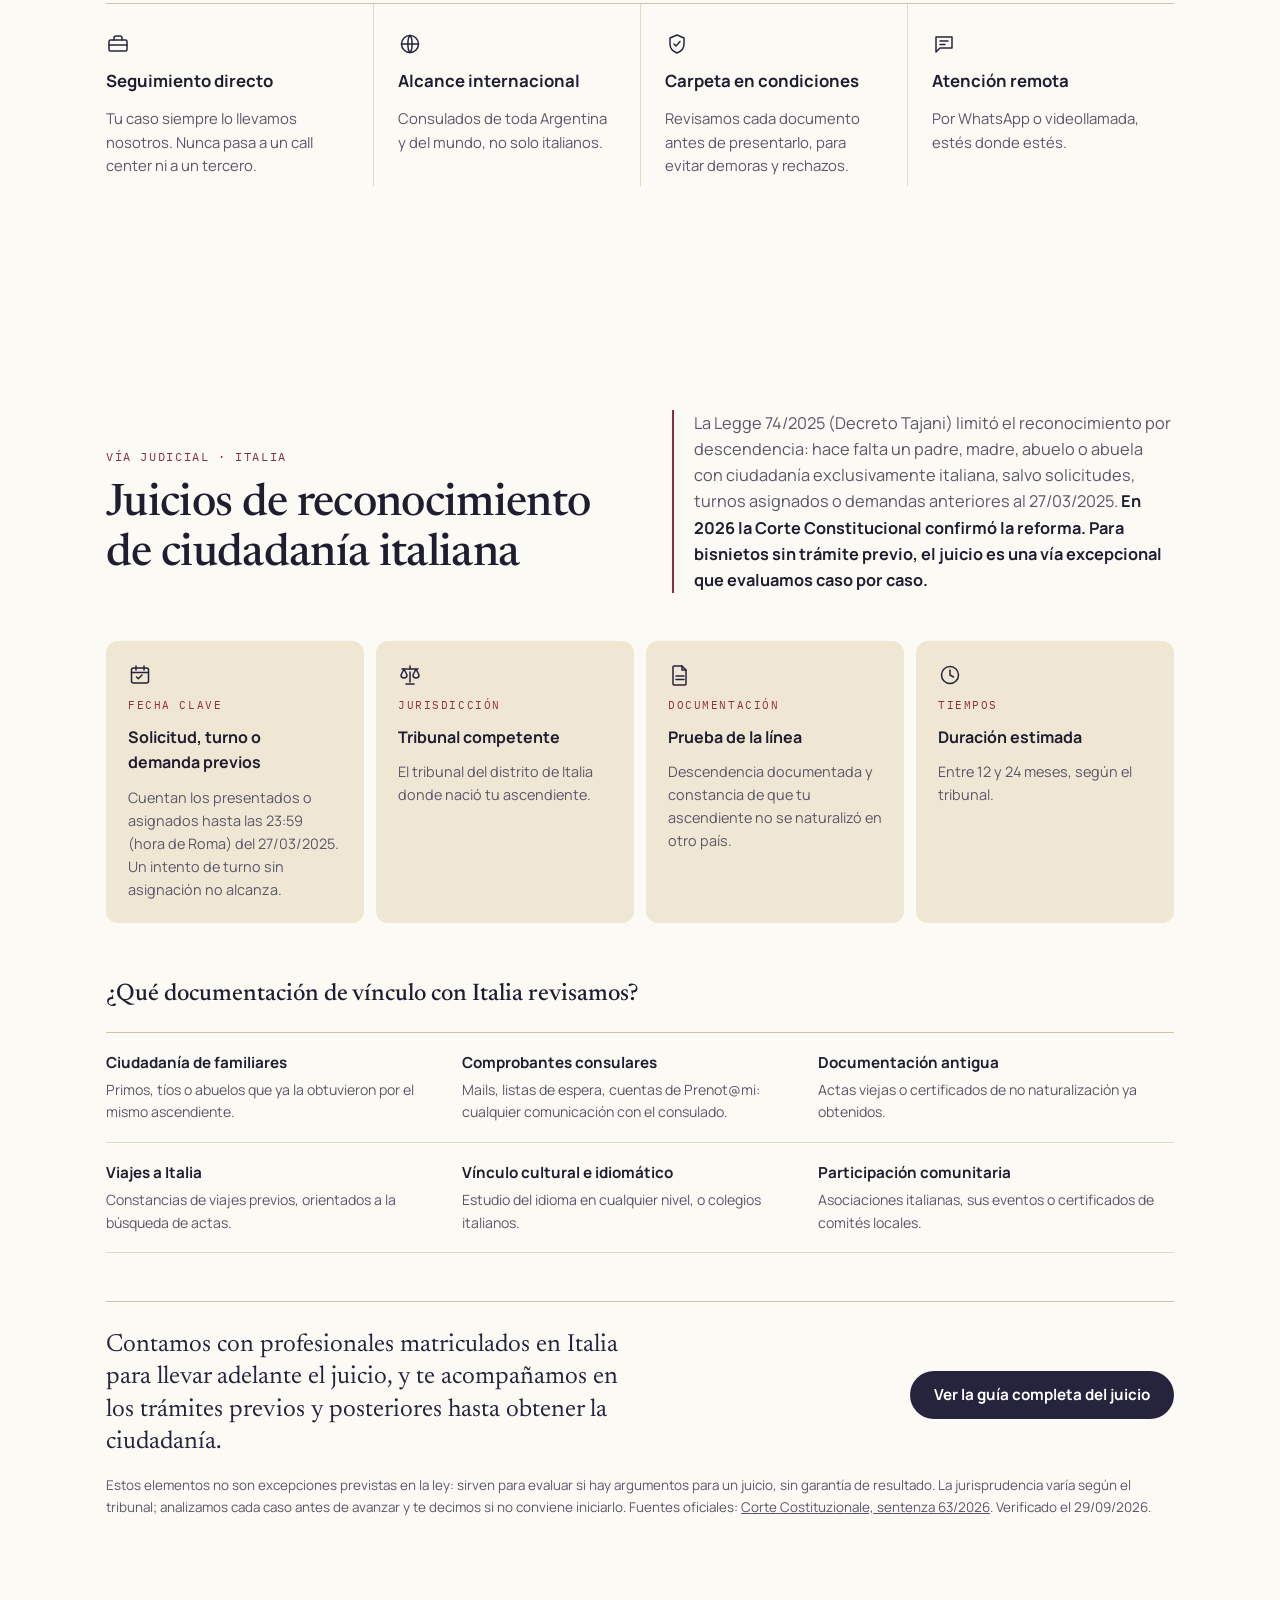
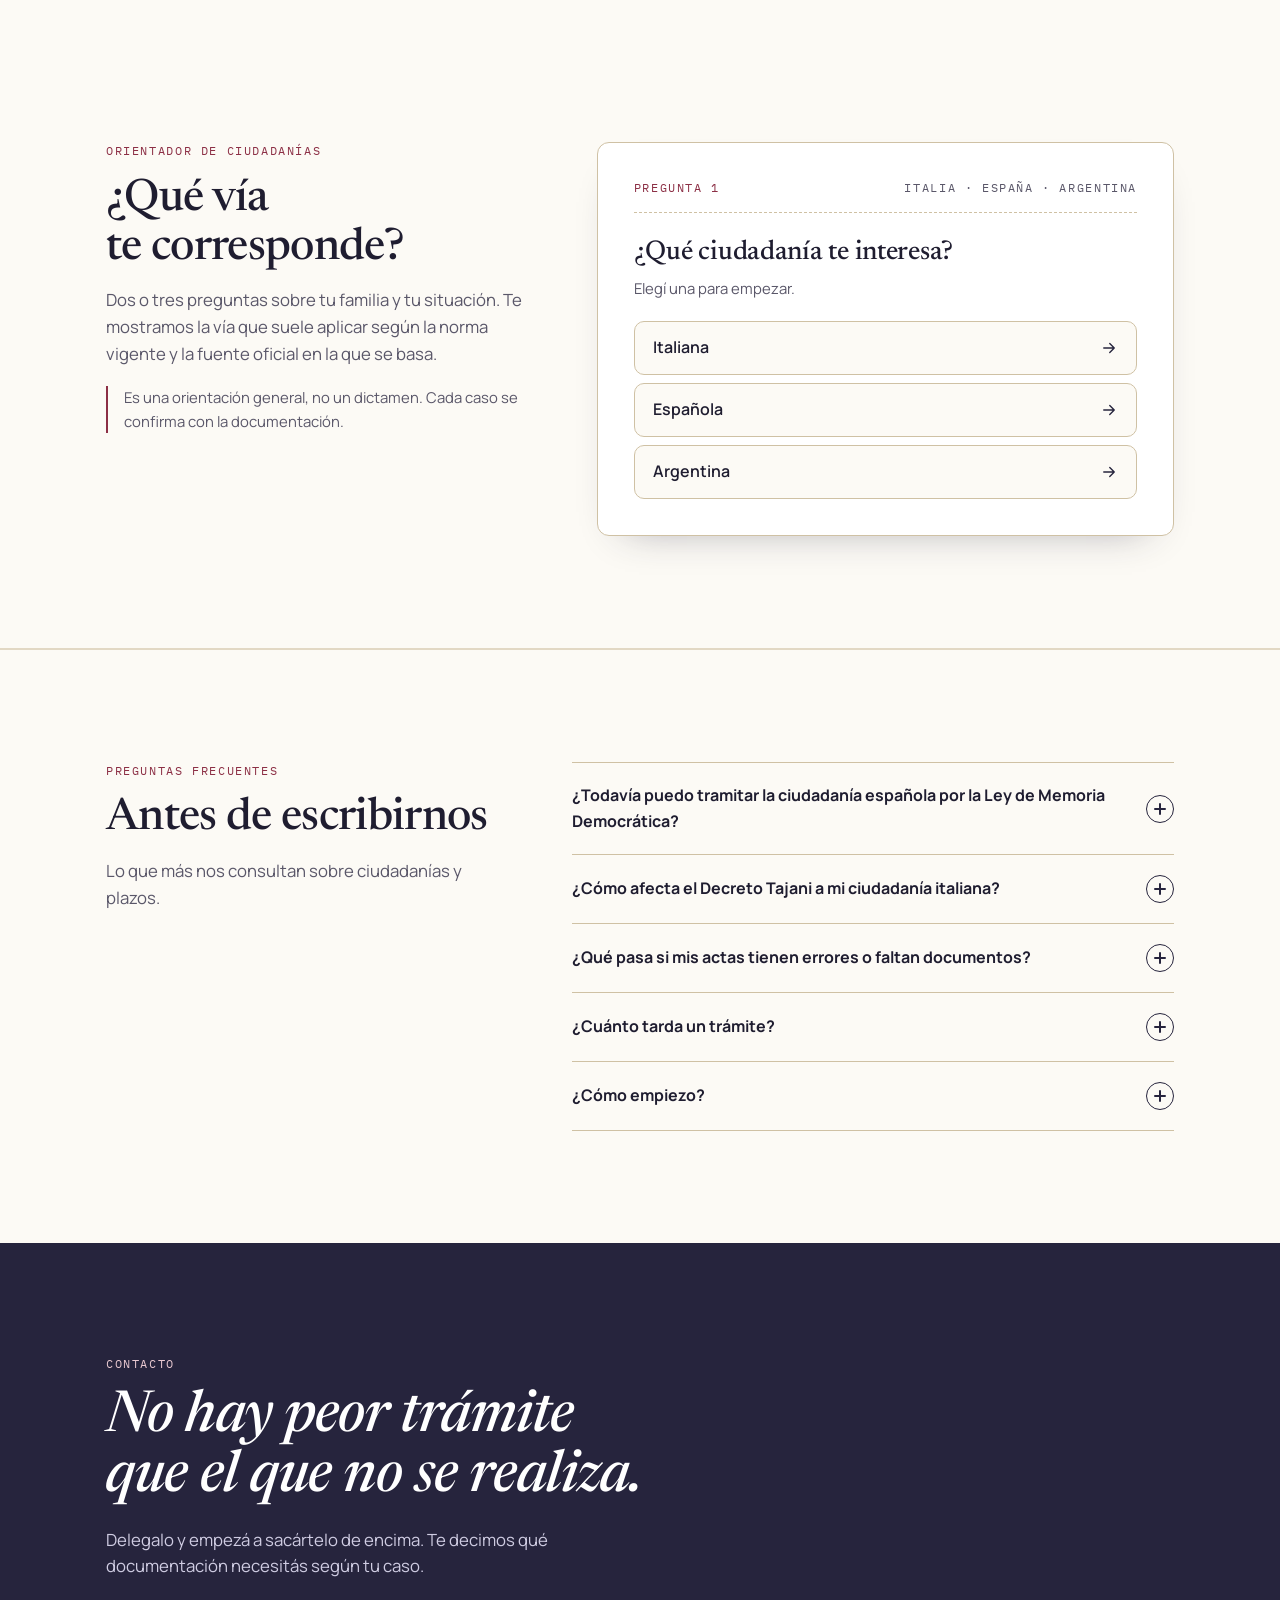
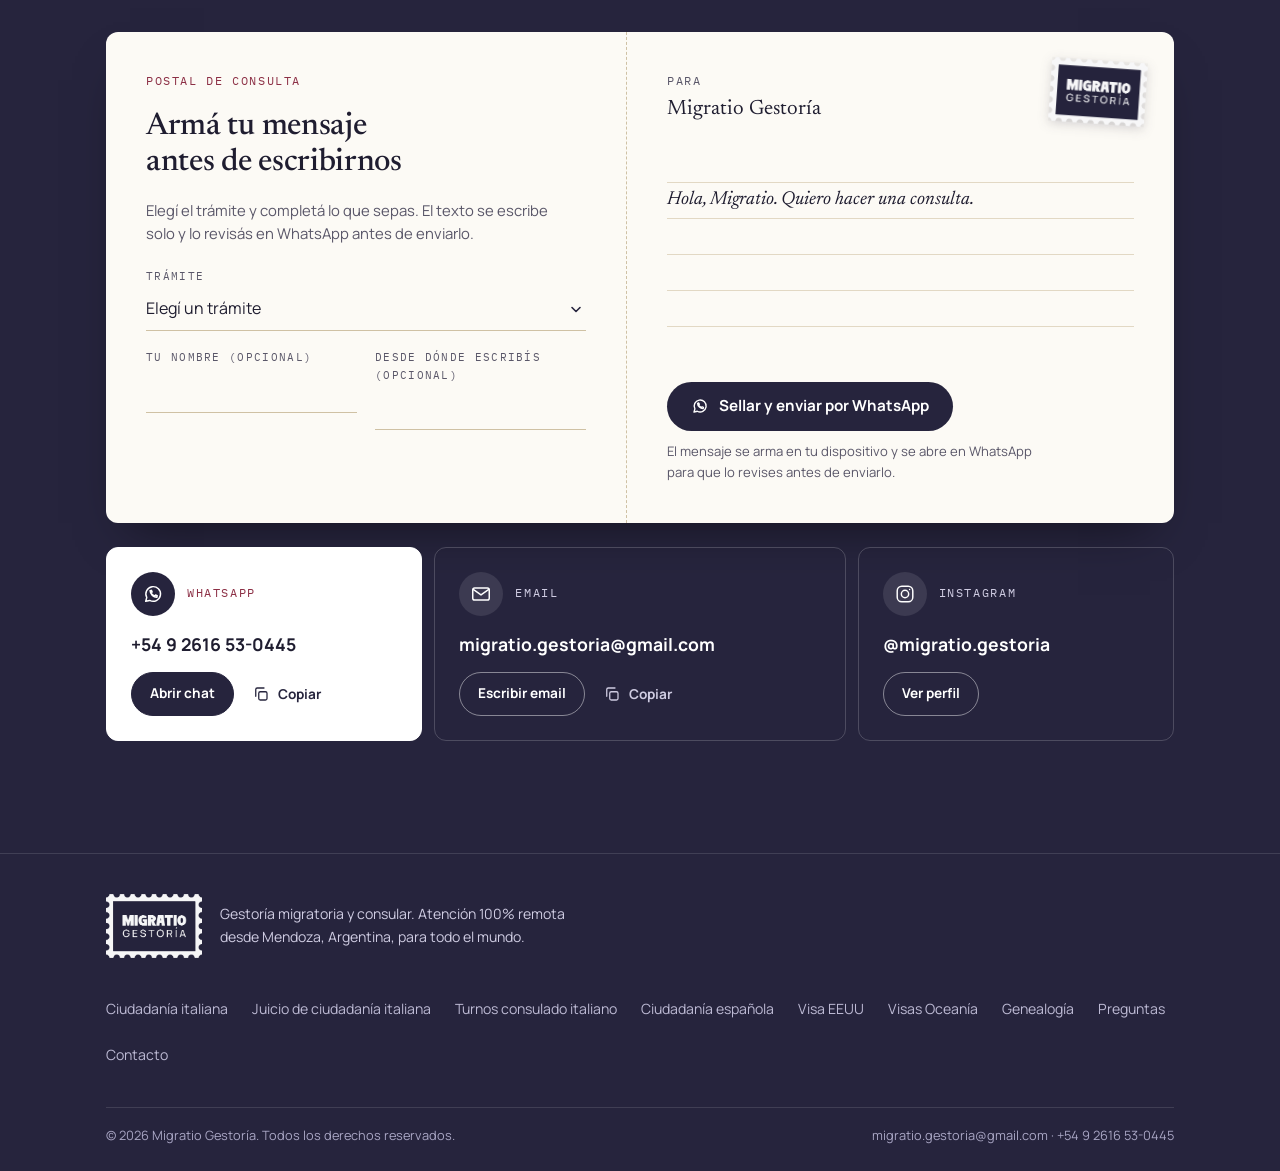
==== commit d43f38d6: "Inicio: servicios primero, sección de genealogía, navegación por secciones, logo y pasaportes" ====
--- a/index.html
+++ b/index.html
@@ -152,17 +152,27 @@
   .menu-btn svg { width: 20px; height: 20px; stroke: var(--navy); stroke-width: 1.8; fill: none; stroke-linecap: round; }
   .menu-btn[aria-expanded="true"] { background: var(--navy); }
   .menu-btn[aria-expanded="true"] svg { stroke: var(--white); }
+  .dd { position: relative; }
+  .dd-btn { display: inline-flex; align-items: center; gap: 6px; padding: 8px 0; border: 0; background: none; font: inherit; color: inherit; cursor: pointer; white-space: nowrap; }
+  .dd-btn:hover, .dd-btn[aria-expanded="true"] { color: var(--navy); }
+  .dd-chev { width: 12px; height: 12px; fill: none; stroke: currentColor; stroke-width: 1.6; stroke-linecap: round; stroke-linejoin: round; transition: transform .2s ease; }
+  .dd-btn[aria-expanded="true"] .dd-chev { transform: rotate(180deg); }
+  .dd-menu { display: none; position: absolute; top: 100%; left: -16px; min-width: 240px; padding: 8px; background: var(--white); border: 1px solid var(--line-strong); border-radius: 10px; box-shadow: 0 12px 32px rgba(38, 36, 61, .14); z-index: 60; }
+  .dd-menu a { display: block; padding: 10px 12px; border-radius: 6px; white-space: nowrap; color: var(--ink); }
+  .dd-menu a:hover { background: var(--paper); color: var(--navy); }
+  .dd-btn[aria-expanded="true"] + .dd-menu { display: block; }
+  @media (hover: hover) and (pointer: fine) { .dd:hover .dd-menu { display: block; } }
+  .mnav-h { display: block; padding: 16px 0 4px; font-size: .72rem; letter-spacing: .08em; text-transform: uppercase; color: var(--ink-soft); }
+  .mnav a.sub { padding-left: 14px; }
   .mnav { border-top: 1px solid var(--line-strong); }
   .mnav .wrap { display: flex; flex-direction: column; padding-block: 8px 16px; }
   .mnav a { text-decoration: none; font-weight: 600; padding: 12px 0; min-height: 44px; border-bottom: 1px solid var(--line); }
   .mnav a:last-child { border-bottom: none; }
-  nav.links { gap: 20px; font-size: .86rem; }
-  nav.links a { white-space: nowrap; }
-  @media (max-width: 1200px) {
+  @media (max-width: 900px) {
     nav.links { display: none; }
     .menu-btn { display: grid; }
   }
-  @media (min-width: 1201px) { .mnav { display: none !important; } }
+  @media (min-width: 901px) { .mnav { display: none !important; } }
 
   .skip {
     position: absolute;
@@ -196,7 +206,7 @@
   @media (max-width: 900px) { .hero .wrap { grid-template-columns: 1fr; } }
   .hero .kicker { color: var(--navy); }
   .hero h1 { font-size: clamp(2.5rem, 5.6vw, 4.3rem); line-height: 1.02; margin-bottom: 22px; }
-  .hero h1 em { font-style: italic; color: var(--burgundy); }
+  .hero h1 em { font-style: normal; color: var(--burgundy); }
   .hero .lead { font-size: 1.1rem; color: var(--ink-soft); max-width: 46ch; margin-bottom: 32px; }
   .hero-ctas { display: flex; flex-wrap: wrap; gap: 12px; }
 
@@ -266,24 +276,6 @@
   .env-rule { height: 1px; background: var(--line-strong); margin-block: 4px; }
   .env-line { font-size: clamp(.72rem, 1.4vw, .86rem); color: var(--ink-soft); font-weight: 600; }
 
-  /* ---------- destinos ---------- */
-  .destinos { border-bottom: 1px solid var(--line); background: var(--paper); }
-  .destinos .wrap { display: flex; align-items: center; gap: clamp(18px, 4vw, 44px); flex-wrap: wrap; padding-block: 26px; }
-  .destinos .mono { color: var(--ink-soft); }
-  .dest-list { display: flex; flex-wrap: wrap; gap: clamp(14px, 3vw, 32px); align-items: center; }
-  .dest {
-    display: flex;
-    align-items: center;
-    gap: 10px;
-    text-decoration: none;
-    font-weight: 700;
-    font-size: .92rem;
-    color: var(--ink);
-    padding: 6px 4px;
-  }
-  .dest img { height: 38px; width: auto; transition: transform .25s ease; }
-  @media (hover: hover) and (pointer: fine) { .dest:hover img { transform: rotate(-6deg) scale(1.06); } }
-  .dest-more { color: var(--ink-soft); font-weight: 600; }
 
   /* ---------- section shell ---------- */
   section.block { padding-block: clamp(64px, 9vw, 112px); }
@@ -340,6 +332,8 @@
     .tab { flex-shrink: 0; }
   }
   .tab img { height: 28px; width: auto; }
+  .gen-grid .req { background: var(--white); }
+  .tab img.pass { height: 36px; border-radius: 3px; box-shadow: 0 1px 3px rgba(38, 36, 61, .25); }
   .tab .globe { width: 28px; height: 28px; display: grid; place-items: center; }
   .tab .count { font-family: var(--f-mono); font-size: .7rem; color: var(--ink-soft); font-weight: 500; }
   .tab:hover { border-color: var(--navy); }
@@ -639,7 +633,6 @@
     html { scroll-behavior: auto; }
     .envelope, .env-stamp, .postmark, .panel:not([hidden]) .panel-intro, .panel:not([hidden]) .svc, .panel:not([hidden]) .panel-foot > *, .faq-list details[open] p, .mnav:not([hidden]) .wrap { animation-name: fade; animation-delay: 0ms; }
     .btn:active, .chip-btn:active, .copy-link:active, .tab:active, a.jump:active, .menu-btn:active { transform: none; }
-    .dest img { transition: none; }
   }
 
   /* ---------- postal de consulta ---------- */
@@ -860,15 +853,26 @@
 
 <header class="site">
   <div class="wrap nav-row">
-    <a href="#top" class="brand" aria-label="Migratio Gestoría, inicio"><img src="logo-v2.png" alt="Migratio Gestoría"></a>
+    <a href="#top" class="brand" aria-label="Migratio Gestoría, inicio"><img src="logo-v3.png" alt="Migratio Gestoría"></a>
     <nav class="links" aria-label="Secciones">
-      <a href="ciudadania-italiana/">Ciudadanía italiana</a>
-      <a href="juicio-ciudadania-italiana/">Juicio en Italia</a>
-      <a href="turnos-consulado-italiano/">Turnos</a>
-      <a href="ciudadania-espanola/">Ciudadanía española</a>
-      <a href="visa-estados-unidos/">Visa EEUU</a>
-      <a href="visas-oceania/">Oceanía</a>
-      <a href="#tramites">Todos los trámites</a>
+      <div class="dd">
+        <button class="dd-btn" type="button" aria-expanded="false" aria-controls="dd-italia">Italia<svg class="dd-chev" viewBox="0 0 12 12" aria-hidden="true"><path d="M2.5 4.5L6 8l3.5-3.5"/></svg></button>
+        <div class="dd-menu" id="dd-italia">
+          <a href="ciudadania-italiana/">Ciudadanía italiana</a>
+          <a href="juicio-ciudadania-italiana/">Juicio de ciudadanía</a>
+          <a href="turnos-consulado-italiano/">Turnos en el consulado</a>
+        </div>
+      </div>
+      <div class="dd">
+        <button class="dd-btn" type="button" aria-expanded="false" aria-controls="dd-otros">Otros servicios<svg class="dd-chev" viewBox="0 0 12 12" aria-hidden="true"><path d="M2.5 4.5L6 8l3.5-3.5"/></svg></button>
+        <div class="dd-menu" id="dd-otros">
+          <a href="ciudadania-espanola/">Ciudadanía española</a>
+          <a href="visa-estados-unidos/">Visa de turista EE. UU.</a>
+          <a href="visas-oceania/">Visas Oceanía y Bali</a>
+          <a href="#genealogia">Genealogía</a>
+          <a href="#tramites">Todos los trámites</a>
+        </div>
+      </div>
     </nav>
     <div class="nav-actions">
       <a class="btn btn-primary nav-cta" href="#contacto">Contacto</a>
@@ -879,13 +883,16 @@
   </div>
   <nav class="mnav" id="mnav" aria-label="Secciones" hidden>
     <div class="wrap">
-      <a href="#tramites">Todos los trámites</a>
-      <a href="ciudadania-italiana/">Ciudadanía italiana (vía consular)</a>
-      <a href="juicio-ciudadania-italiana/">Juicio de ciudadanía italiana</a>
-      <a href="turnos-consulado-italiano/">Turnos de pasaporte, CIE y ciudadanía italiana</a>
-      <a href="ciudadania-espanola/">Ciudadanía española</a>
-      <a href="visa-estados-unidos/">Visa de turista EEUU</a>
-      <a href="visas-oceania/">Visas para Australia, Nueva Zelanda y Bali</a>
+      <span class="mnav-h mono">Italia</span>
+      <a class="sub" href="ciudadania-italiana/">Ciudadanía italiana</a>
+      <a class="sub" href="juicio-ciudadania-italiana/">Juicio de ciudadanía</a>
+      <a class="sub" href="turnos-consulado-italiano/">Turnos en el consulado</a>
+      <span class="mnav-h mono">Otros servicios</span>
+      <a class="sub" href="ciudadania-espanola/">Ciudadanía española</a>
+      <a class="sub" href="visa-estados-unidos/">Visa de turista EE. UU.</a>
+      <a class="sub" href="visas-oceania/">Visas Oceanía y Bali</a>
+      <a class="sub" href="#genealogia">Genealogía</a>
+      <a class="sub" href="#tramites">Todos los trámites</a>
       <a href="#proceso">Cómo trabajamos</a>
       <a href="#faq">Preguntas frecuentes</a>
       <a href="#contacto">Contacto</a>
@@ -905,14 +912,13 @@
           <a class="btn btn-primary" href="https://wa.me/5492616530445" target="_blank" rel="noopener">
             <svg aria-hidden="true"><use href="#ic-wa"/></svg>Consultar por WhatsApp
           </a>
-          <a class="btn btn-outline" href="#tramites">Ver trámites</a>
         </div>
       </div>
 
       <div class="envelope" aria-hidden="true">
         <div class="env-inner">
           <div class="par-avion mono">Por avión<span>Par avion</span></div>
-          <img class="env-stamp" src="logo-v2.png" alt="">
+          <img class="env-stamp" src="logo-v3.png" alt="">
           <svg class="postmark" viewBox="6 6 108 108">
             <defs><path id="pm-ring" d="M60,60 m-39,0 a39,39 0 1,1 78,0 a39,39 0 1,1 -78,0"/></defs>
             <circle cx="60" cy="60" r="48" fill="none" stroke="#26243d" stroke-width="2"/>
@@ -932,92 +938,6 @@
     </div>
   </section>
 
-  <div class="destinos">
-    <div class="wrap">
-      <span class="mono">Destinos</span>
-      <div class="dest-list">
-        <a class="dest" href="#italia" data-tab="italia"><img src="stamp-italia.svg" alt="">Italia</a>
-        <a class="dest" href="#espana" data-tab="espana"><img src="stamp-espana-v3.png" alt="">España</a>
-        <a class="dest" href="#argentina" data-tab="argentina"><img src="stamp-argentina.svg" alt="">Argentina</a>
-        <a class="dest" href="#otros" data-tab="otros"><img src="stamp-eeuu.png" alt="">EEUU y Europa</a>
-        <a class="dest" href="#otros" data-tab="otros"><img src="stamp-australia.svg" alt="">Oceanía y Bali</a>
-        <a class="dest dest-more" href="#otros" data-tab="otros">+ cualquier otro país</a>
-      </div>
-    </div>
-  </div>
-
-  <section id="turnos" class="block" style="border-bottom:1px solid var(--line)">
-    <div class="wrap">
-      <div class="head">
-        <span class="mono kicker">Consulado italiano · Turnos</span>
-        <h2>Turnos de pasaporte, CIE y ciudadanía italiana</h2>
-        <p>Conseguimos el turno desde 24 horas en modalidad exprés, a tu nombre y con tu documentación revisada. Vos solo vas al consulado el día indicado.</p>
-      </div>
-      <div class="req-grid">
-        <div class="req">
-          <svg class="ico" aria-hidden="true"><use href="#ic-passport"/></svg>
-          <span class="mono">Exprés: desde 24 horas</span>
-          <h3>Pasaporte italiano</h3>
-          <p>Turno para sacarlo o renovarlo. En modalidad común, hasta 10 días.</p>
-        </div>
-        <div class="req">
-          <svg class="ico" aria-hidden="true"><use href="#ic-shield"/></svg>
-          <span class="mono">Exprés: desde 24 horas</span>
-          <h3>Carta de identidad (CIE)</h3>
-          <p>Turno para la carta d’identità elettronica; requiere estar en el AIRE. En modalidad común, hasta 10 días.</p>
-        </div>
-        <div class="req">
-          <svg class="ico" aria-hidden="true"><use href="#ic-calendar"/></svg>
-          <span class="mono">Exprés: desde 24 horas</span>
-          <h3>Turno de ciudadanía</h3>
-          <p>Para presentar tu carpeta, con la documentación revisada antes. En modalidad común, hasta 10 días.</p>
-        </div>
-        <div class="req">
-          <svg class="ico" aria-hidden="true"><use href="#ic-doc"/></svg>
-          <span class="mono">Carpeta completa</span>
-          <h3>Hijos menores</h3>
-          <p>Ciudadanía italiana para hijos menores: actas, traducción y turno.</p>
-        </div>
-      </div>
-      <div style="display:flex;flex-wrap:wrap;gap:12px;margin-top:28px">
-        <a class="btn btn-primary" href="turnos-consulado-italiano/">Ver turnos y plazos</a>
-        <a class="btn btn-outline" href="https://wa.me/5492616530445?text=Hola%2C%20Migratio.%20Quiero%20consultar%20por%20un%20turno%20en%20el%20consulado%20italiano." target="_blank" rel="noopener"><svg aria-hidden="true"><use href="#ic-wa"/></svg>Consultar por un turno</a>
-      </div>
-    </div>
-  </section>
-
-  <section id="porque" class="block">
-    <div class="wrap">
-      <div class="head">
-        <span class="mono kicker">Por qué elegirnos</span>
-        <h2>Tu trámite, en manos de un solo equipo</h2>
-        <p>Somos un equipo de profesionales especializados en materia migratoria y consular.</p>
-      </div>
-      <div class="why-grid">
-        <div class="why">
-          <svg class="ico" aria-hidden="true"><use href="#ic-briefcase"/></svg>
-          <h3>Seguimiento directo</h3>
-          <p>Tu caso siempre lo llevamos nosotros. Nunca pasa a un call center ni a un tercero.</p>
-        </div>
-        <div class="why">
-          <svg class="ico" aria-hidden="true"><use href="#ic-globe"/></svg>
-          <h3>Alcance internacional</h3>
-          <p>Consulados de toda Argentina y del mundo, no solo italianos.</p>
-        </div>
-        <div class="why">
-          <svg class="ico" aria-hidden="true"><use href="#ic-shield"/></svg>
-          <h3>Carpeta en condiciones</h3>
-          <p>Revisamos cada documento antes de presentarlo, para evitar demoras y rechazos.</p>
-        </div>
-        <div class="why">
-          <svg class="ico" aria-hidden="true"><use href="#ic-chat"/></svg>
-          <h3>Atención remota</h3>
-          <p>Por WhatsApp o videollamada, estés donde estés.</p>
-        </div>
-      </div>
-    </div>
-  </section>
-
   <section id="tramites" class="block tramites">
     <div class="wrap">
       <div class="head">
@@ -1027,9 +947,9 @@
       </div>
 
       <div class="tablist" role="tablist" aria-label="Destinos">
-        <button class="tab" role="tab" id="tab-italia" aria-controls="italia" aria-selected="true"><img src="stamp-italia.svg" alt="">Italia</button>
-        <button class="tab" role="tab" id="tab-espana" aria-controls="espana" aria-selected="false" tabindex="-1"><img src="stamp-espana-v3.png" alt="">España</button>
-        <button class="tab" role="tab" id="tab-argentina" aria-controls="argentina" aria-selected="false" tabindex="-1"><img src="stamp-argentina.svg" alt="">Argentina</button>
+        <button class="tab" role="tab" id="tab-italia" aria-controls="italia" aria-selected="true"><img class="pass" src="pasaporte-it.webp" alt="" width="101" height="144">Italia</button>
+        <button class="tab" role="tab" id="tab-espana" aria-controls="espana" aria-selected="false" tabindex="-1"><img class="pass" src="pasaporte-es.webp" alt="" width="101" height="144">España</button>
+        <button class="tab" role="tab" id="tab-argentina" aria-controls="argentina" aria-selected="false" tabindex="-1"><img class="pass" src="pasaporte-ar.webp" alt="" width="101" height="144">Argentina</button>
         <button class="tab" role="tab" id="tab-otros" aria-controls="otros" aria-selected="false" tabindex="-1"><span class="globe"><svg class="ico" aria-hidden="true"><use href="#ic-globe"/></svg></span>Otros destinos</button>
       </div>
 
@@ -1119,18 +1039,128 @@
     </div>
   </section>
 
-  <section id="orientador" class="block orientador">
-    <div class="wrap or-wrap">
+  <section id="turnos" class="block" style="border-bottom:1px solid var(--line)">
+    <div class="wrap">
       <div class="head">
-        <span class="mono kicker">Orientador de ciudadanías</span>
-        <h2>¿Qué vía te corresponde?</h2>
-        <p>Dos o tres preguntas sobre tu familia y tu situación. Te mostramos la vía que suele aplicar según la norma vigente y la fuente oficial en la que se basa.</p>
-        <p class="or-note">Es una orientación general, no un dictamen. Cada caso se confirma con la documentación.</p>
-      </div>
-      <div class="or-card">
-        <div class="or-top"><span class="mono" id="or-step">Pregunta 1</span><span class="mono" id="or-path">Italia · España · Argentina</span></div>
-        <div class="or-body" id="or-body">
-          <noscript><p class="or-hint">El orientador necesita JavaScript. Podés <a href="https://wa.me/5492616530445">consultarnos por WhatsApp</a>.</p></noscript>
+        <span class="mono kicker">Consulado italiano · Turnos</span>
+        <h2>Turnos de pasaporte, CIE y ciudadanía italiana</h2>
+        <p>Conseguimos el turno desde 24 horas en modalidad exprés, a tu nombre y con tu documentación revisada. Vos solo vas al consulado el día indicado. <b>Pagás recién cuando tenés el turno.</b></p>
+      </div>
+      <div class="req-grid">
+        <div class="req">
+          <svg class="ico" aria-hidden="true"><use href="#ic-passport"/></svg>
+          <span class="mono">Exprés: desde 24 horas</span>
+          <h3>Pasaporte italiano</h3>
+          <p>Turno para sacarlo o renovarlo. En modalidad común, hasta 10 días.</p>
+        </div>
+        <div class="req">
+          <svg class="ico" aria-hidden="true"><use href="#ic-shield"/></svg>
+          <span class="mono">Exprés: desde 24 horas</span>
+          <h3>Carta de identidad (CIE)</h3>
+          <p>Turno para la carta d’identità elettronica; requiere estar en el AIRE. En modalidad común, hasta 10 días.</p>
+        </div>
+        <div class="req">
+          <svg class="ico" aria-hidden="true"><use href="#ic-calendar"/></svg>
+          <span class="mono">Exprés: desde 24 horas</span>
+          <h3>Turno de ciudadanía</h3>
+          <p>Para presentar tu carpeta, con la documentación revisada antes. En modalidad común, hasta 10 días.</p>
+        </div>
+        <div class="req">
+          <svg class="ico" aria-hidden="true"><use href="#ic-doc"/></svg>
+          <span class="mono">Carpeta completa</span>
+          <h3>Hijos menores</h3>
+          <p>Ciudadanía italiana para hijos menores: actas, traducción y turno.</p>
+        </div>
+      </div>
+      <div style="display:flex;flex-wrap:wrap;gap:12px;margin-top:28px">
+        <a class="btn btn-primary" href="turnos-consulado-italiano/">Ver turnos y plazos</a>
+        <a class="btn btn-outline" href="solicitud-pasaporte/">Solicitar turno en línea</a>
+      </div>
+    </div>
+  </section>
+
+  <section id="genealogia" class="block" style="background:var(--sand);border-block:1px solid var(--line-strong)">
+    <div class="wrap">
+      <div class="head">
+        <span class="mono kicker">Genealogía profesional</span>
+        <h2>Reconstruimos la historia de tu familia</h2>
+        <p>Somos genealogistas profesionales. Buscamos los documentos que cuentan de dónde viene tu familia y los reunimos en un legado ordenado para las próximas generaciones.</p>
+      </div>
+      <div class="req-grid gen-grid">
+        <div class="req">
+          <svg class="ico" aria-hidden="true"><use href="#ic-search"/></svg>
+          <span class="mono">Archivos</span>
+          <h3>Búsqueda de actas</h3>
+          <p>Partidas de nacimiento, matrimonio y defunción en registros civiles, parroquias y archivos de Argentina, Italia, España y otros países.</p>
+        </div>
+        <div class="req">
+          <svg class="ico" aria-hidden="true"><use href="#ic-home"/></svg>
+          <span class="mono">Árbol familiar</span>
+          <h3>Historia familiar</h3>
+          <p>Reconstruimos tu línea generación por generación, con la fuente de cada dato.</p>
+        </div>
+        <div class="req">
+          <svg class="ico" aria-hidden="true"><use href="#ic-shield"/></svg>
+          <span class="mono">Servicio militar</span>
+          <h3>Informes militares</h3>
+          <p>Localizamos los registros del servicio militar de tus antepasados y los volcamos en un informe.</p>
+        </div>
+        <div class="req">
+          <svg class="ico" aria-hidden="true"><use href="#ic-doc"/></svg>
+          <span class="mono">Legado</span>
+          <h3>Tu legado, documentado</h3>
+          <p>Un relato del origen y el recorrido de tu familia, con las actas y los documentos reunidos.</p>
+        </div>
+      </div>
+      <div style="display:flex;flex-wrap:wrap;gap:12px;margin-top:28px">
+        <a class="btn btn-primary" href="https://wa.me/5492616530445?text=Hola%2C%20Migratio.%20Quiero%20consultar%20por%20una%20investigaci%C3%B3n%20geneal%C3%B3gica." target="_blank" rel="noopener"><svg aria-hidden="true"><use href="#ic-wa"/></svg>Consultar por genealogía</a>
+      </div>
+    </div>
+  </section>
+
+  <section id="proceso" class="block">
+    <div class="wrap">
+      <div class="head">
+        <span class="mono kicker">Cómo trabajamos</span>
+        <h2>Un trámite, cuatro etapas claras</h2>
+        <p>Sabés en qué punto está tu gestión en todo momento.</p>
+      </div>
+      <ol class="steps">
+        <li class="step"><span class="num">01</span><h3>Consulta inicial</h3><p>Relevamos tu caso por WhatsApp o videollamada y definimos qué trámite corresponde.</p></li>
+        <li class="step"><span class="num">02</span><h3>Relevamiento documental</h3><p>Búsqueda y verificación de actas, partidas y demás documentación requerida.</p></li>
+        <li class="step"><span class="num">03</span><h3>Gestión y seguimiento</h3><p>Presentación ante los organismos correspondientes, con seguimiento activo del expediente.</p></li>
+        <li class="step"><span class="num">04</span><h3>Entrega y cierre</h3><p>Coordinamos la entrega de la documentación resuelta, donde estés.</p></li>
+      </ol>
+    </div>
+  </section>
+
+  <section id="porque" class="block" style="border-top:1px solid var(--line)">
+    <div class="wrap">
+      <div class="head">
+        <span class="mono kicker">Por qué elegirnos</span>
+        <h2>Tu trámite, en manos de un solo equipo</h2>
+        <p>Somos un equipo de profesionales especializados en materia migratoria y consular.</p>
+      </div>
+      <div class="why-grid">
+        <div class="why">
+          <svg class="ico" aria-hidden="true"><use href="#ic-briefcase"/></svg>
+          <h3>Seguimiento directo</h3>
+          <p>Tu caso siempre lo llevamos nosotros. Nunca pasa a un call center ni a un tercero.</p>
+        </div>
+        <div class="why">
+          <svg class="ico" aria-hidden="true"><use href="#ic-globe"/></svg>
+          <h3>Alcance internacional</h3>
+          <p>Consulados de toda Argentina y del mundo, no solo italianos.</p>
+        </div>
+        <div class="why">
+          <svg class="ico" aria-hidden="true"><use href="#ic-shield"/></svg>
+          <h3>Carpeta en condiciones</h3>
+          <p>Revisamos cada documento antes de presentarlo, para evitar demoras y rechazos.</p>
+        </div>
+        <div class="why">
+          <svg class="ico" aria-hidden="true"><use href="#ic-chat"/></svg>
+          <h3>Atención remota</h3>
+          <p>Por WhatsApp o videollamada, estés donde estés.</p>
         </div>
       </div>
     </div>
@@ -1189,26 +1219,26 @@
         <p>Contamos con profesionales matriculados en Italia para llevar adelante el juicio, y te acompañamos en los trámites previos y posteriores hasta obtener la ciudadanía.</p>
         <div style="display:flex;flex-wrap:wrap;gap:12px">
           <a class="btn btn-primary" href="juicio-ciudadania-italiana/">Ver la guía completa del juicio</a>
-          <a class="btn btn-outline" href="https://wa.me/5492616530445" target="_blank" rel="noopener">Consultar tu caso</a>
-        </div>
-      </div>
-      <p class="fine">Estos elementos no son excepciones previstas en la ley: sirven para evaluar si hay argumentos para un juicio, sin garantía de resultado. La jurisprudencia varía según el tribunal; analizamos cada caso antes de avanzar y te decimos si no conviene iniciarlo. Fuentes oficiales: <a href="https://consmendoza.esteri.it/es/servizi-consolari-e-visti/servizi-per-il-cittadino-straniero/ciudadania-y-adopcion/" target="_blank" rel="noopener">Consulado de Italia en Mendoza</a> · <a href="https://www.cortecostituzionale.it/scheda-pronuncia/2026/63" target="_blank" rel="noopener">Corte Costituzionale, sentenza 63/2026</a>. Verificado el 29/09/2026.</p>
+        </div>
+      </div>
+      <p class="fine">Estos elementos no son excepciones previstas en la ley: sirven para evaluar si hay argumentos para un juicio, sin garantía de resultado. La jurisprudencia varía según el tribunal; analizamos cada caso antes de avanzar y te decimos si no conviene iniciarlo. Fuentes oficiales: <a href="https://www.cortecostituzionale.it/scheda-pronuncia/2026/63" target="_blank" rel="noopener">Corte Costituzionale, sentenza 63/2026</a>. Verificado el 29/09/2026.</p>
     </div>
   </section>
 
-  <section id="proceso" class="block">
-    <div class="wrap">
+  <section id="orientador" class="block orientador">
+    <div class="wrap or-wrap">
       <div class="head">
-        <span class="mono kicker">Cómo trabajamos</span>
-        <h2>Un trámite, cuatro etapas claras</h2>
-        <p>Sabés en qué punto está tu gestión en todo momento.</p>
-      </div>
-      <ol class="steps">
-        <li class="step"><span class="num">01</span><h3>Consulta inicial</h3><p>Relevamos tu caso por WhatsApp o videollamada y definimos qué trámite corresponde.</p></li>
-        <li class="step"><span class="num">02</span><h3>Relevamiento documental</h3><p>Búsqueda y verificación de actas, partidas y demás documentación requerida.</p></li>
-        <li class="step"><span class="num">03</span><h3>Gestión y seguimiento</h3><p>Presentación ante los organismos correspondientes, con seguimiento activo del expediente.</p></li>
-        <li class="step"><span class="num">04</span><h3>Entrega y cierre</h3><p>Coordinamos la entrega de la documentación resuelta, donde estés.</p></li>
-      </ol>
+        <span class="mono kicker">Orientador de ciudadanías</span>
+        <h2>¿Qué vía te corresponde?</h2>
+        <p>Dos o tres preguntas sobre tu familia y tu situación. Te mostramos la vía que suele aplicar según la norma vigente y la fuente oficial en la que se basa.</p>
+        <p class="or-note">Es una orientación general, no un dictamen. Cada caso se confirma con la documentación.</p>
+      </div>
+      <div class="or-card">
+        <div class="or-top"><span class="mono" id="or-step">Pregunta 1</span><span class="mono" id="or-path">Italia · España · Argentina</span></div>
+        <div class="or-body" id="or-body">
+          <noscript><p class="or-hint">El orientador necesita JavaScript. Podés <a href="https://wa.me/5492616530445">consultarnos por WhatsApp</a>.</p></noscript>
+        </div>
+      </div>
     </div>
   </section>
 
@@ -1277,7 +1307,7 @@
           </div>
         </div>
         <div class="pc-card">
-          <img class="pc-stamp" src="logo-v2.png" alt="" width="96" height="64">
+          <img class="pc-stamp" src="logo-v3.png" alt="" width="96" height="64">
           <svg class="pc-mark" viewBox="6 6 108 108" aria-hidden="true">
             <defs><path id="pc-ring" d="M60,60 m-39,0 a39,39 0 1,1 78,0 a39,39 0 1,1 -78,0"/></defs>
             <circle cx="60" cy="60" r="48" fill="none" stroke="#8c2f45" stroke-width="2"/>
@@ -1328,7 +1358,7 @@
 <footer>
   <div class="wrap f-top">
     <div class="f-brand">
-      <img src="logo-v2.png" alt="Migratio Gestoría" width="96" height="64">
+      <img src="logo-v3.png" alt="Migratio Gestoría" width="96" height="64">
       <p>Gestoría migratoria y consular. Atención 100% remota desde Mendoza, Argentina, para todo el mundo.</p>
     </div>
     <nav class="f-links" aria-label="Pie de página">
@@ -1338,6 +1368,7 @@
       <a href="ciudadania-espanola/">Ciudadanía española</a>
       <a href="visa-estados-unidos/">Visa EEUU</a>
       <a href="visas-oceania/">Visas Oceanía</a>
+      <a href="#genealogia">Genealogía</a>
       <a href="#faq">Preguntas</a>
       <a href="#contacto">Contacto</a>
     </nav>
@@ -1520,7 +1551,6 @@
     var stepEl = document.getElementById('or-step'), pathEl = document.getElementById('or-path');
     var WA = 'https://wa.me/5492616530445?text=', VER = 'Verificado el 28/09/2026';
     var S = {
-      it: ['Consulado de Italia en Mendoza: ciudadanía', 'https://consmendoza.esteri.it/es/servizi-consolari-e-visti/servizi-per-il-cittadino-straniero/ciudadania-y-adopcion/'],
       cc: ['Corte Costituzionale, sentenza 63/2026', 'https://www.cortecostituzionale.it/scheda-pronuncia/2026/63'],
       cc147: ['ordinanza 147/2026', 'https://www.cortecostituzionale.it/scheda-pronuncia/2026/147'],
       escc: ['Código Civil español, arts. 17 a 28', 'https://www.mjusticia.gob.es/es/Ciudadano/Nacionalidad/Documents/1292428740202-Real_Decreto_de_24_de_julio_de_1889_Arts._17_a_28_Gaceta_de_Madrid_de_25_07_1889.PDF'],
@@ -1546,13 +1576,13 @@
       ar2: ['¿Hace cuánto residís en Argentina?', 'Residencia continua en el país.', [['Menos de 2 años', '=ar_menos'], ['2 años o más', '=ar_nat']]]
     };
     var R = {
-      it_cons: ['ok', 'Vía consular probable', 'Reconocimiento ante el consulado', 'La Legge 74/2025 mantiene el reconocimiento por descendencia cuando tu padre, madre, abuelo o abuela tiene, o tenía al morir, solo la ciudadanía italiana. Se tramita ante el consulado de tu circunscripción.', ['Actas de nacimiento, matrimonio y defunción de toda la línea', 'Certificado de no naturalización de tu antepasado', 'Apostilla y traducción al italiano de las actas argentinas'], ['it'], 'it'],
-      it_nat: ['rev', 'Requiere revisión', 'Hay que revisar la ciudadanía de tu antepasado', 'La ley exige que tu padre, madre, abuelo o abuela tenga, o haya tenido al morir, solo la ciudadanía italiana. Si tuvo otra, esa vía no aplica. La norma prevé otra alternativa: que tu padre o tu madre, ya siendo italiano/a, haya residido 2 años seguidos en Italia antes de tu nacimiento.', ['Si hubo naturalización, en qué fecha', 'Si otro de tus padres o abuelos tuvo solo la ciudadanía italiana', 'Residencia de tu padre o madre en Italia antes de tu nacimiento'], ['it'], 'it'],
-      it_natq: ['info', 'Primero, un certificado', 'Confirmar si tu antepasado se naturalizó', 'La vía depende de que tu antepasado haya tenido solo la ciudadanía italiana. Eso se acredita con un certificado de no naturalización. Con ese dato, la vía queda definida.', ['Nombre completo y fecha aproximada de llegada a Argentina', 'Acta de defunción, si falleció', 'Datos de sus hijos para ubicar la línea'], ['it'], 'it'],
-      it_prev: ['ok', 'Reglas anteriores', 'Tu solicitud quedó a salvo de la reforma', 'La ley conserva las reglas previas para quien presentó la solicitud, o recibió turno del consulado, hasta las 23:59 (hora de Roma) del 27/03/2025. Lo mismo rige para las demandas judiciales presentadas hasta ese momento.', ['Comprobante de la solicitud, del turno asignado o de la demanda', 'Carpeta de actas completa y apostillada', 'Traducciones al italiano'], ['it'], 'it'],
-      it_jud: ['rev', 'Vía judicial, a evaluar', 'Un intento de turno no equivale a un turno asignado', 'La excepción alcanza a solicitudes presentadas o turnos comunicados antes del 27/03/2025. En 2026 la Corte Constitucional italiana confirmó la reforma (sentencia 63/2026). La Corte también le consultó al Tribunal de Justicia de la Unión Europea si el derecho europeo admite estas restricciones (ordinanza 147/2026); esa respuesta está pendiente. El margen para un juicio es estrecho: antes de recomendarlo, revisamos qué documentación de ese intento tenés.', ['Correos o comunicaciones con el consulado anteriores al 27/03/2025', 'Registros de tu cuenta de Prenot@mi', 'Familiares ya reconocidos por el mismo antepasado'], ['cc', 'cc147', 'it'], 'jud', 'Verificado el 05/10/2026'],
-      it_no: ['no', 'Vía muy restringida', 'Por descendencia, la ley ya no lo permite', 'Sin solicitud ni turno anteriores al 27/03/2025, y sin padre, madre, abuelo o abuela con solo la ciudadanía italiana, la Legge 74/2025 no permite el reconocimiento por descendencia. La Corte Constitucional confirmó la reforma en 2026 (sentencia 63/2026). La Corte también le consultó al Tribunal de Justicia de la Unión Europea si el derecho europeo admite estas restricciones (ordinanza 147/2026); esa respuesta está pendiente. Quedan otras vías, como el matrimonio con un ciudadano italiano o la residencia en Italia.', ['Revisar si otra rama de tu familia tiene un antepasado italiano más cercano', 'Evaluar la vía por matrimonio o por residencia'], ['cc', 'cc147', 'it'], 'it', 'Verificado el 05/10/2026'],
-      it_nose: ['info', 'Primero, la genealogía', 'Reconstruir la línea', 'Antes de definir la vía hay que saber quién emigró, en qué generación está y si se naturalizó. Buscamos actas en registros civiles, libros físicos, archivos y cementerios.', ['Nombres y fechas aproximadas que conozcas', 'Actas o documentos familiares que tengas a mano', 'Lugar de origen en Italia, aunque sea aproximado'], ['it'], 'it'],
+      it_cons: ['ok', 'Vía consular probable', 'Reconocimiento ante el consulado', 'La Legge 74/2025 mantiene el reconocimiento por descendencia cuando tu padre, madre, abuelo o abuela tiene, o tenía al morir, solo la ciudadanía italiana. Se tramita ante el consulado de tu circunscripción.', ['Actas de nacimiento, matrimonio y defunción de toda la línea', 'Certificado de no naturalización de tu antepasado', 'Apostilla y traducción al italiano de las actas argentinas'], ['cc'], 'it'],
+      it_nat: ['rev', 'Requiere revisión', 'Hay que revisar la ciudadanía de tu antepasado', 'La ley exige que tu padre, madre, abuelo o abuela tenga, o haya tenido al morir, solo la ciudadanía italiana. Si tuvo otra, esa vía no aplica. La norma prevé otra alternativa: que tu padre o tu madre, ya siendo italiano/a, haya residido 2 años seguidos en Italia antes de tu nacimiento.', ['Si hubo naturalización, en qué fecha', 'Si otro de tus padres o abuelos tuvo solo la ciudadanía italiana', 'Residencia de tu padre o madre en Italia antes de tu nacimiento'], ['cc'], 'it'],
+      it_natq: ['info', 'Primero, un certificado', 'Confirmar si tu antepasado se naturalizó', 'La vía depende de que tu antepasado haya tenido solo la ciudadanía italiana. Eso se acredita con un certificado de no naturalización. Con ese dato, la vía queda definida.', ['Nombre completo y fecha aproximada de llegada a Argentina', 'Acta de defunción, si falleció', 'Datos de sus hijos para ubicar la línea'], [], 'it'],
+      it_prev: ['ok', 'Reglas anteriores', 'Tu solicitud quedó a salvo de la reforma', 'La ley conserva las reglas previas para quien presentó la solicitud, o recibió turno del consulado, hasta las 23:59 (hora de Roma) del 27/03/2025. Lo mismo rige para las demandas judiciales presentadas hasta ese momento.', ['Comprobante de la solicitud, del turno asignado o de la demanda', 'Carpeta de actas completa y apostillada', 'Traducciones al italiano'], ['cc'], 'it'],
+      it_jud: ['rev', 'Vía judicial, a evaluar', 'Un intento de turno no equivale a un turno asignado', 'La excepción alcanza a solicitudes presentadas o turnos comunicados antes del 27/03/2025. En 2026 la Corte Constitucional italiana confirmó la reforma (sentencia 63/2026). La Corte también le consultó al Tribunal de Justicia de la Unión Europea si el derecho europeo admite estas restricciones (ordinanza 147/2026); esa respuesta está pendiente. El margen para un juicio es estrecho: antes de recomendarlo, revisamos qué documentación de ese intento tenés.', ['Correos o comunicaciones con el consulado anteriores al 27/03/2025', 'Registros de tu cuenta de Prenot@mi', 'Familiares ya reconocidos por el mismo antepasado'], ['cc', 'cc147'], 'jud', 'Verificado el 05/10/2026'],
+      it_no: ['no', 'Vía muy restringida', 'Por descendencia, la ley ya no lo permite', 'Sin solicitud ni turno anteriores al 27/03/2025, y sin padre, madre, abuelo o abuela con solo la ciudadanía italiana, la Legge 74/2025 no permite el reconocimiento por descendencia. La Corte Constitucional confirmó la reforma en 2026 (sentencia 63/2026). La Corte también le consultó al Tribunal de Justicia de la Unión Europea si el derecho europeo admite estas restricciones (ordinanza 147/2026); esa respuesta está pendiente. Quedan otras vías, como el matrimonio con un ciudadano italiano o la residencia en Italia.', ['Revisar si otra rama de tu familia tiene un antepasado italiano más cercano', 'Evaluar la vía por matrimonio o por residencia'], ['cc', 'cc147'], 'it', 'Verificado el 05/10/2026'],
+      it_nose: ['info', 'Primero, la genealogía', 'Reconstruir la línea', 'Antes de definir la vía hay que saber quién emigró, en qué generación está y si se naturalizó. Buscamos actas en registros civiles, libros físicos, archivos y cementerios.', ['Nombres y fechas aproximadas que conozcas', 'Actas o documentos familiares que tengas a mano', 'Lugar de origen en Italia, aunque sea aproximado'], [], 'it'],
       es_origen: ['ok', 'Español/a de origen', 'Corresponde inscribir tu nacimiento', 'Si tu padre o tu madre era español/a cuando naciste, sos español/a de origen (art. 17 del Código Civil). El paso es inscribir tu nacimiento en el Registro Civil consular.', ['Tu partida de nacimiento, apostillada', 'Documentación española de tu padre o madre', 'Si tu padre o madre también nació fuera de España y pasaron más de 3 años desde tu mayoría de edad, hay que revisar si se conservó la nacionalidad (art. 24)'], ['escc'], 'es'],
       es_20b: ['ok', 'Opción de nacionalidad', 'Podés optar, sin límite de edad', 'Si tu padre o tu madre nació en España siendo español/a, podés optar por la nacionalidad española aunque la haya perdido antes de tu nacimiento. Esta opción no tiene límite de edad (art. 20 del Código Civil).', ['Partida de nacimiento española de tu padre o madre', 'Tu partida de nacimiento, apostillada', 'Presentación ante el Registro Civil consular'], ['escc'], 'es'],
       es_20a: ['rev', 'Depende de tu edad', 'Opción por patria potestad', 'Si tu padre o tu madre obtuvo la nacionalidad española cuando eras menor de edad, podés optar hasta los 20 años (art. 20 del Código Civil). Si ya eras mayor, esa opción no aplica y hay que evaluar otras vías.', ['Fecha en que tu padre o madre obtuvo la nacionalidad', 'Tu edad en ese momento', 'Tu partida de nacimiento, apostillada'], ['escc'], 'es'],
@@ -1604,10 +1634,10 @@
       var g = G[r[6]], gl = el('a', 'btn btn-outline', g[0]); gl.href = g[1];
       if (g[1] === '#argentina') gl.addEventListener('click', function (e) { e.preventDefault(); if (typeof selectTab === 'function') selectTab('argentina'); document.getElementById('tramites').scrollIntoView({ behavior: matchMedia('(prefers-reduced-motion: reduce)').matches ? 'auto' : 'smooth' }); });
       act.appendChild(wa); act.appendChild(gl); box.appendChild(act);
-      var src = el('p', 'or-src'); src.appendChild(document.createTextNode(r[5].length > 1 ? 'Fuentes oficiales: ' : 'Fuente oficial: '));
+      if (r[5].length) { var src = el('p', 'or-src'); src.appendChild(document.createTextNode(r[5].length > 1 ? 'Fuentes oficiales: ' : 'Fuente oficial: '));
       r[5].forEach(function (k, i) { if (i) src.appendChild(document.createTextNode(' · ')); var a = el('a', '', S[k][0]); a.href = S[k][1]; a.target = '_blank'; a.rel = 'noopener'; src.appendChild(a); });
       src.appendChild(document.createTextNode('. ' + (r[7] || VER) + '.'));
-      box.appendChild(src);
+      box.appendChild(src); }
       box.appendChild(backBtn('Empezar de nuevo', function () { trail = ['start']; answers = []; ask('start', true); }));
       body.appendChild(box);
       focus(h, true);
@@ -1616,5 +1646,14 @@
   })();
 </script>
 
+<script>
+(function () {
+  var bs = document.querySelectorAll('.dd-btn');
+  function close(x) { bs.forEach(function (b) { if (b !== x) b.setAttribute('aria-expanded', 'false'); }); }
+  bs.forEach(function (b) { b.addEventListener('click', function () { close(b); b.setAttribute('aria-expanded', b.getAttribute('aria-expanded') === 'true' ? 'false' : 'true'); }); });
+  document.addEventListener('click', function (e) { if (!e.target.closest('.dd')) close(); });
+  document.addEventListener('keydown', function (e) { if (e.key === 'Escape') close(); });
+})();
+</script>
 </body>
 </html>
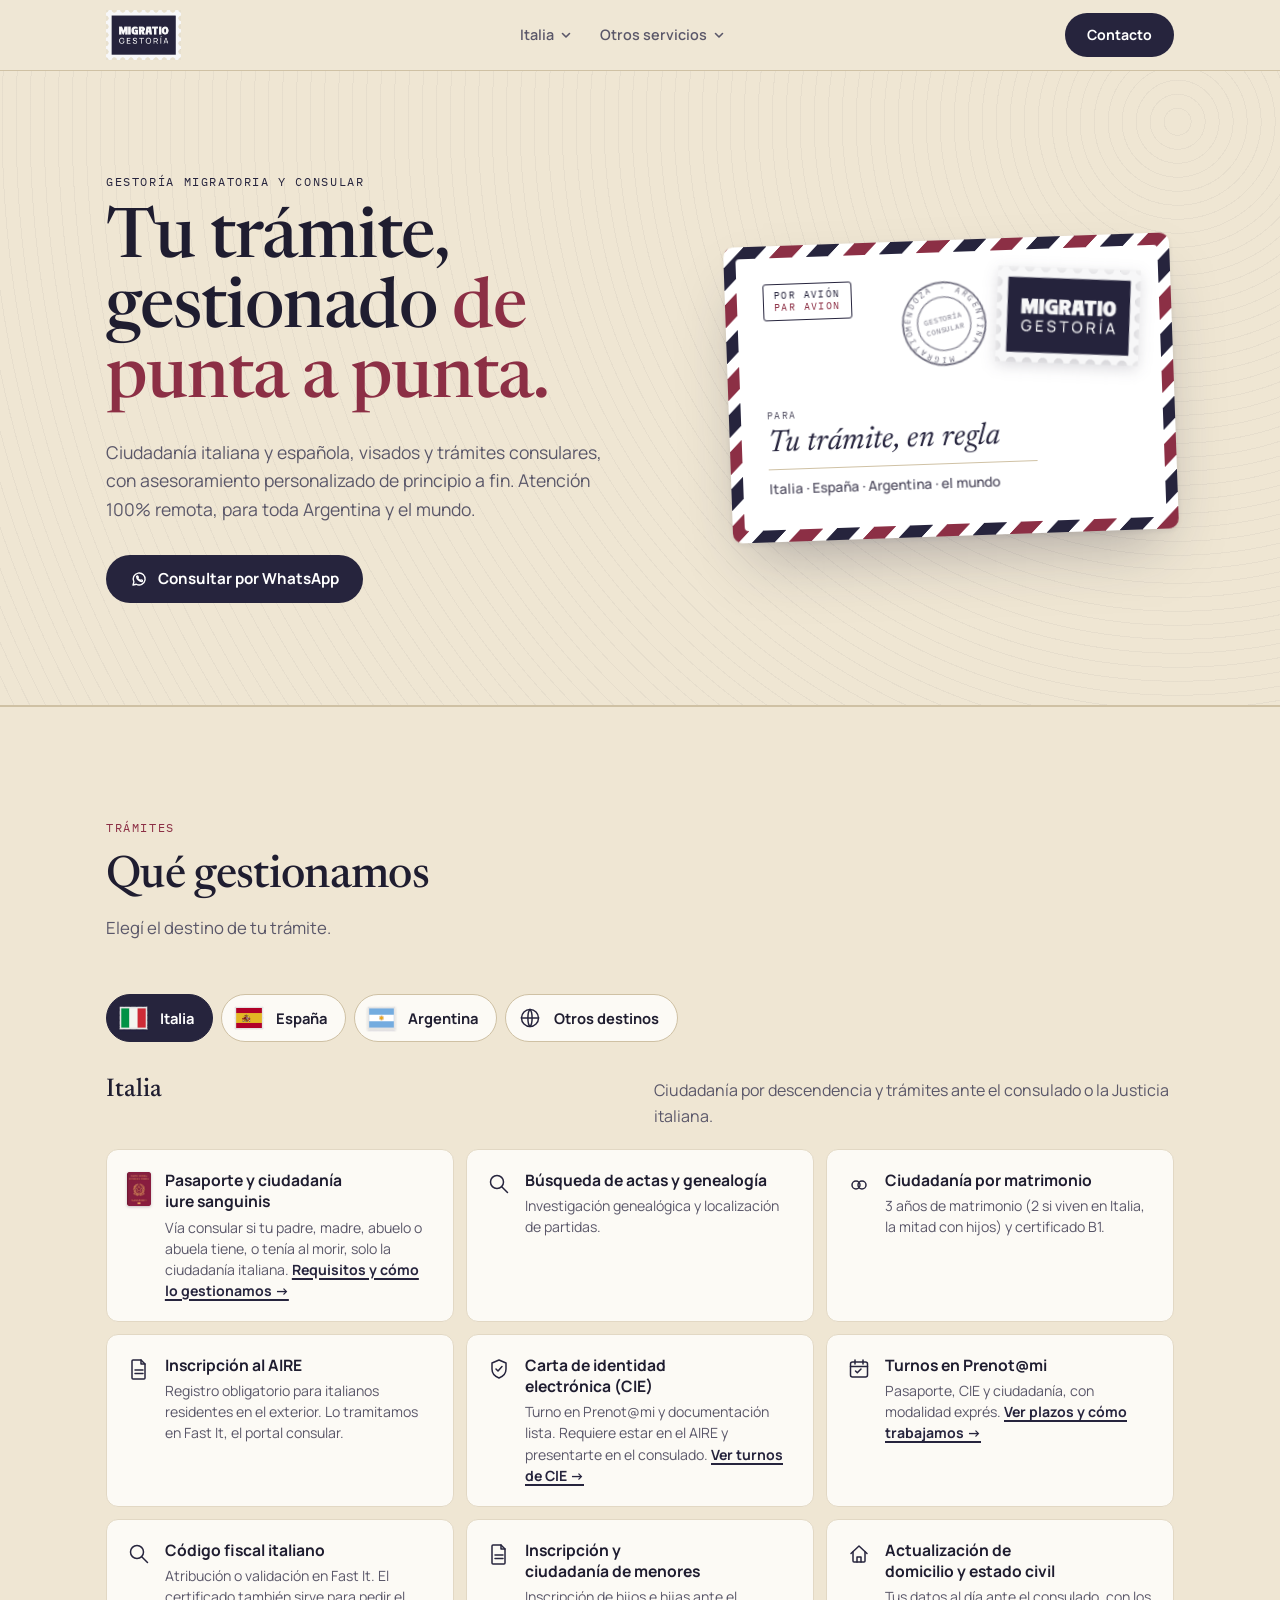
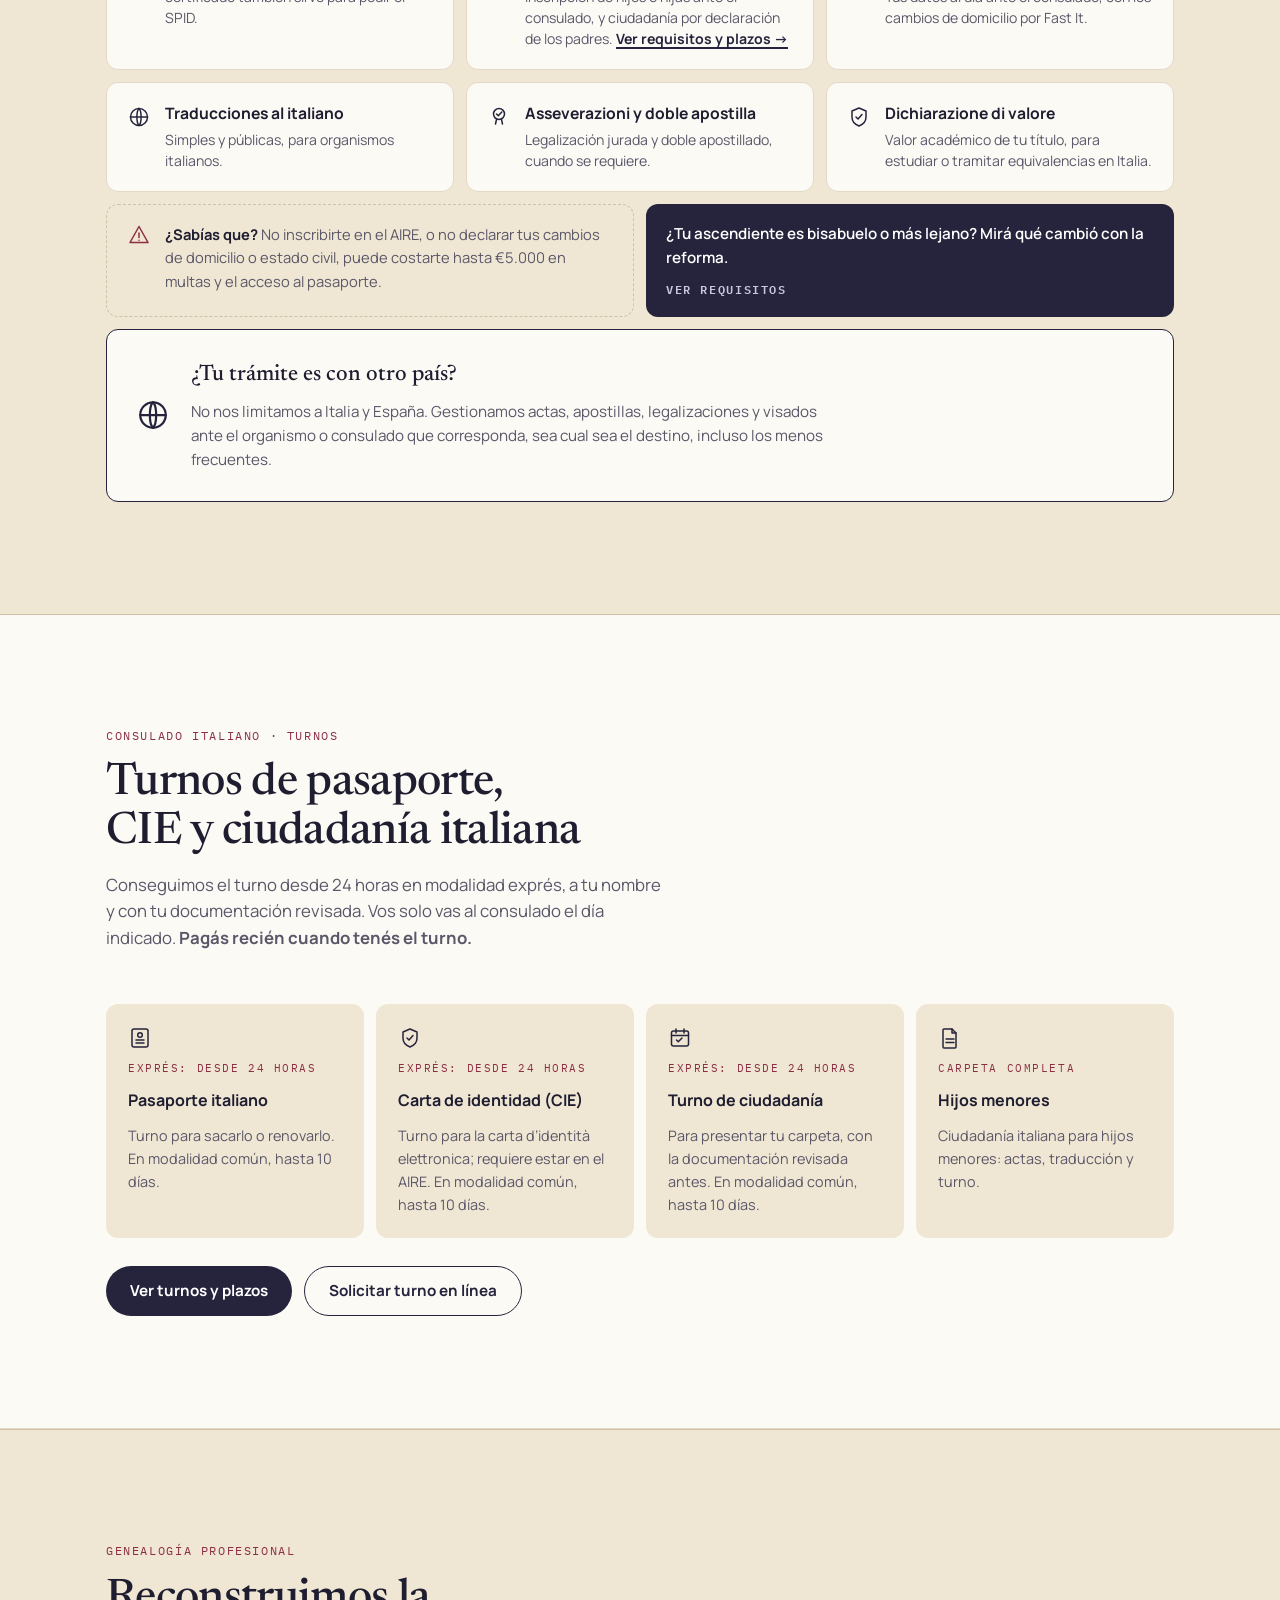
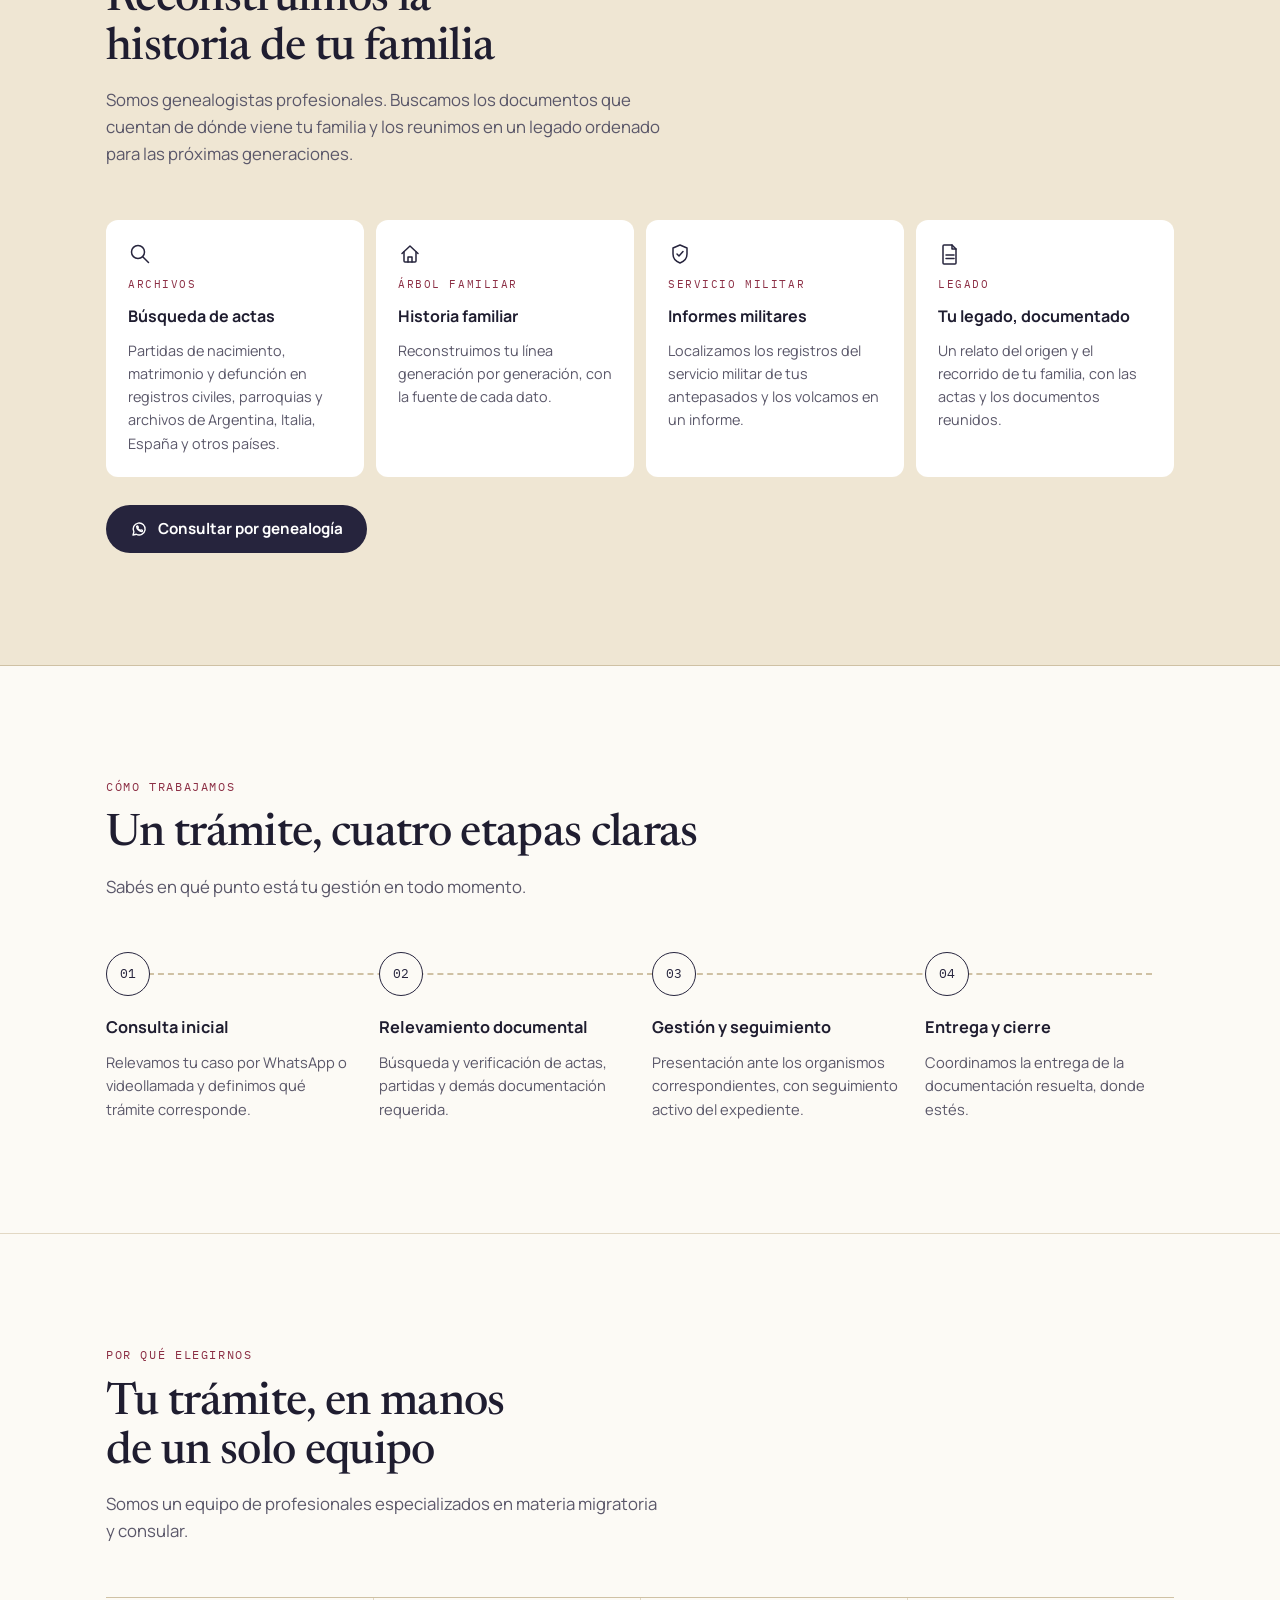
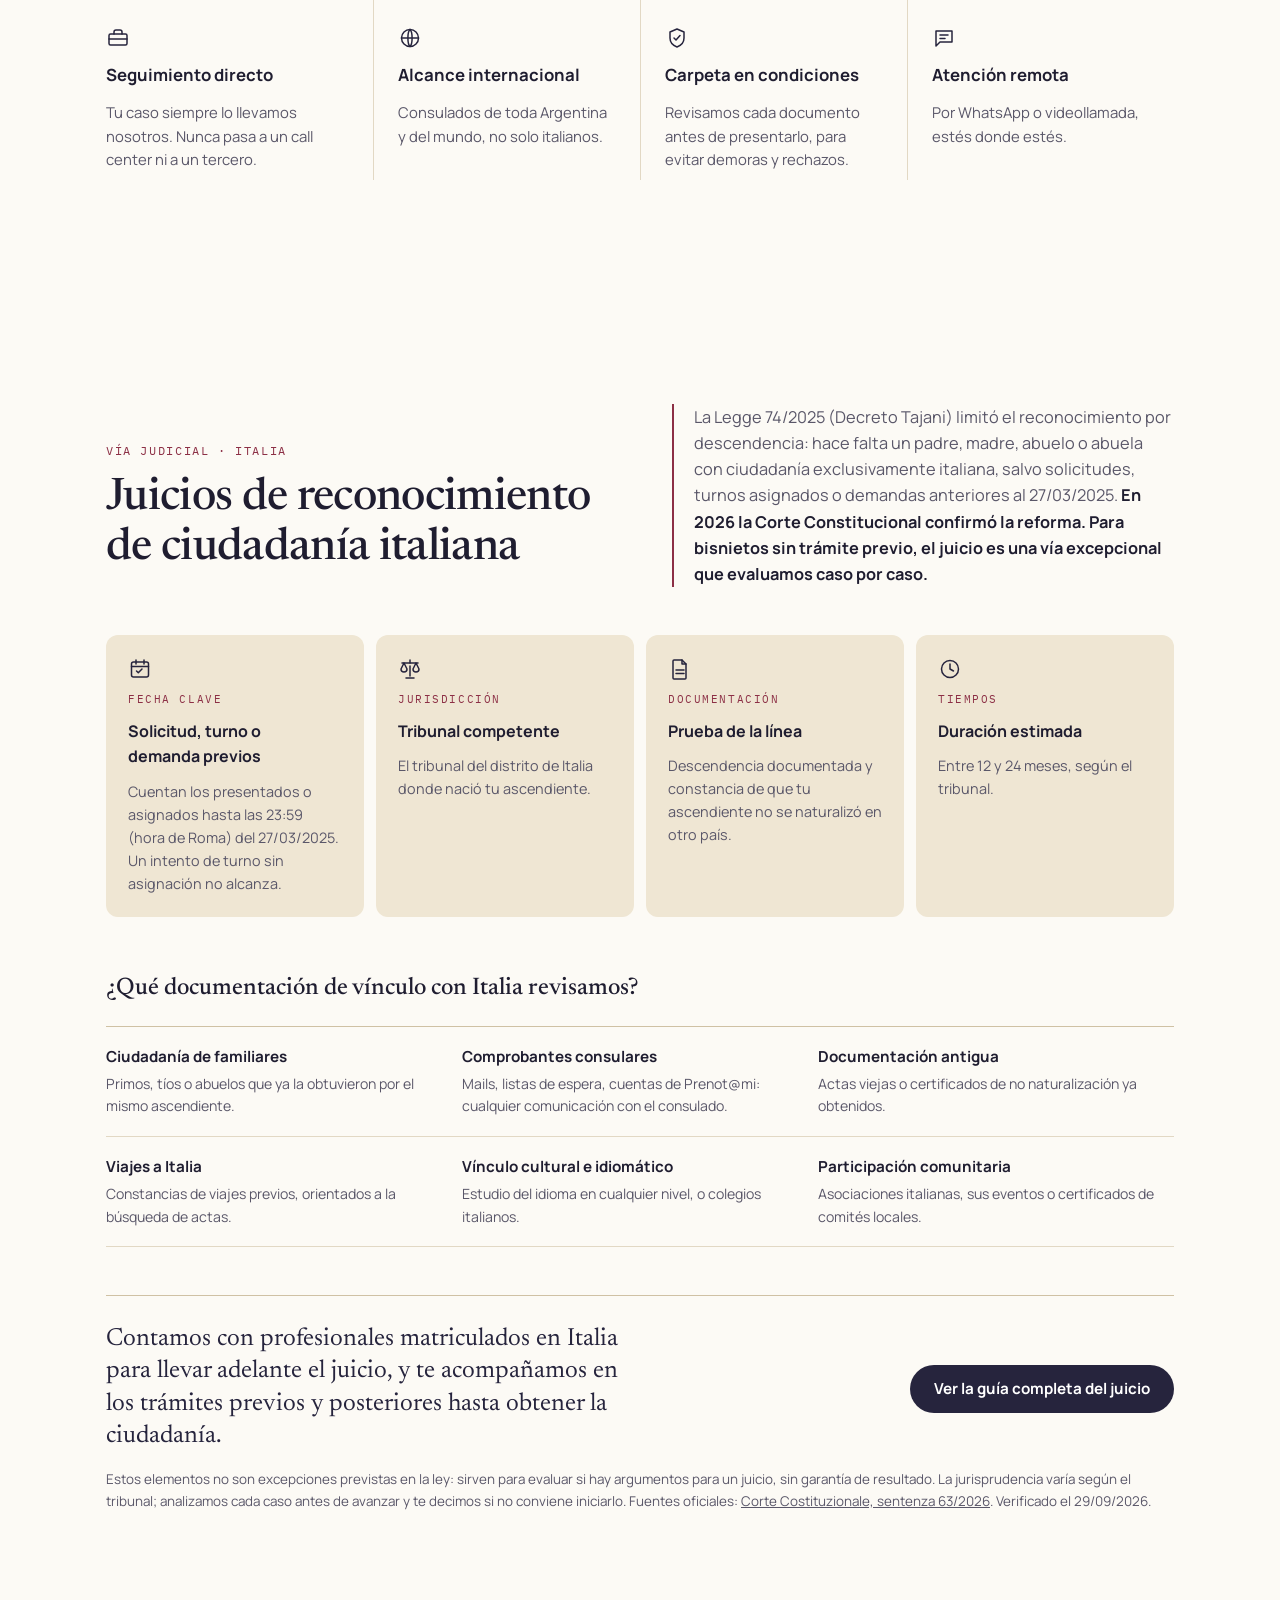
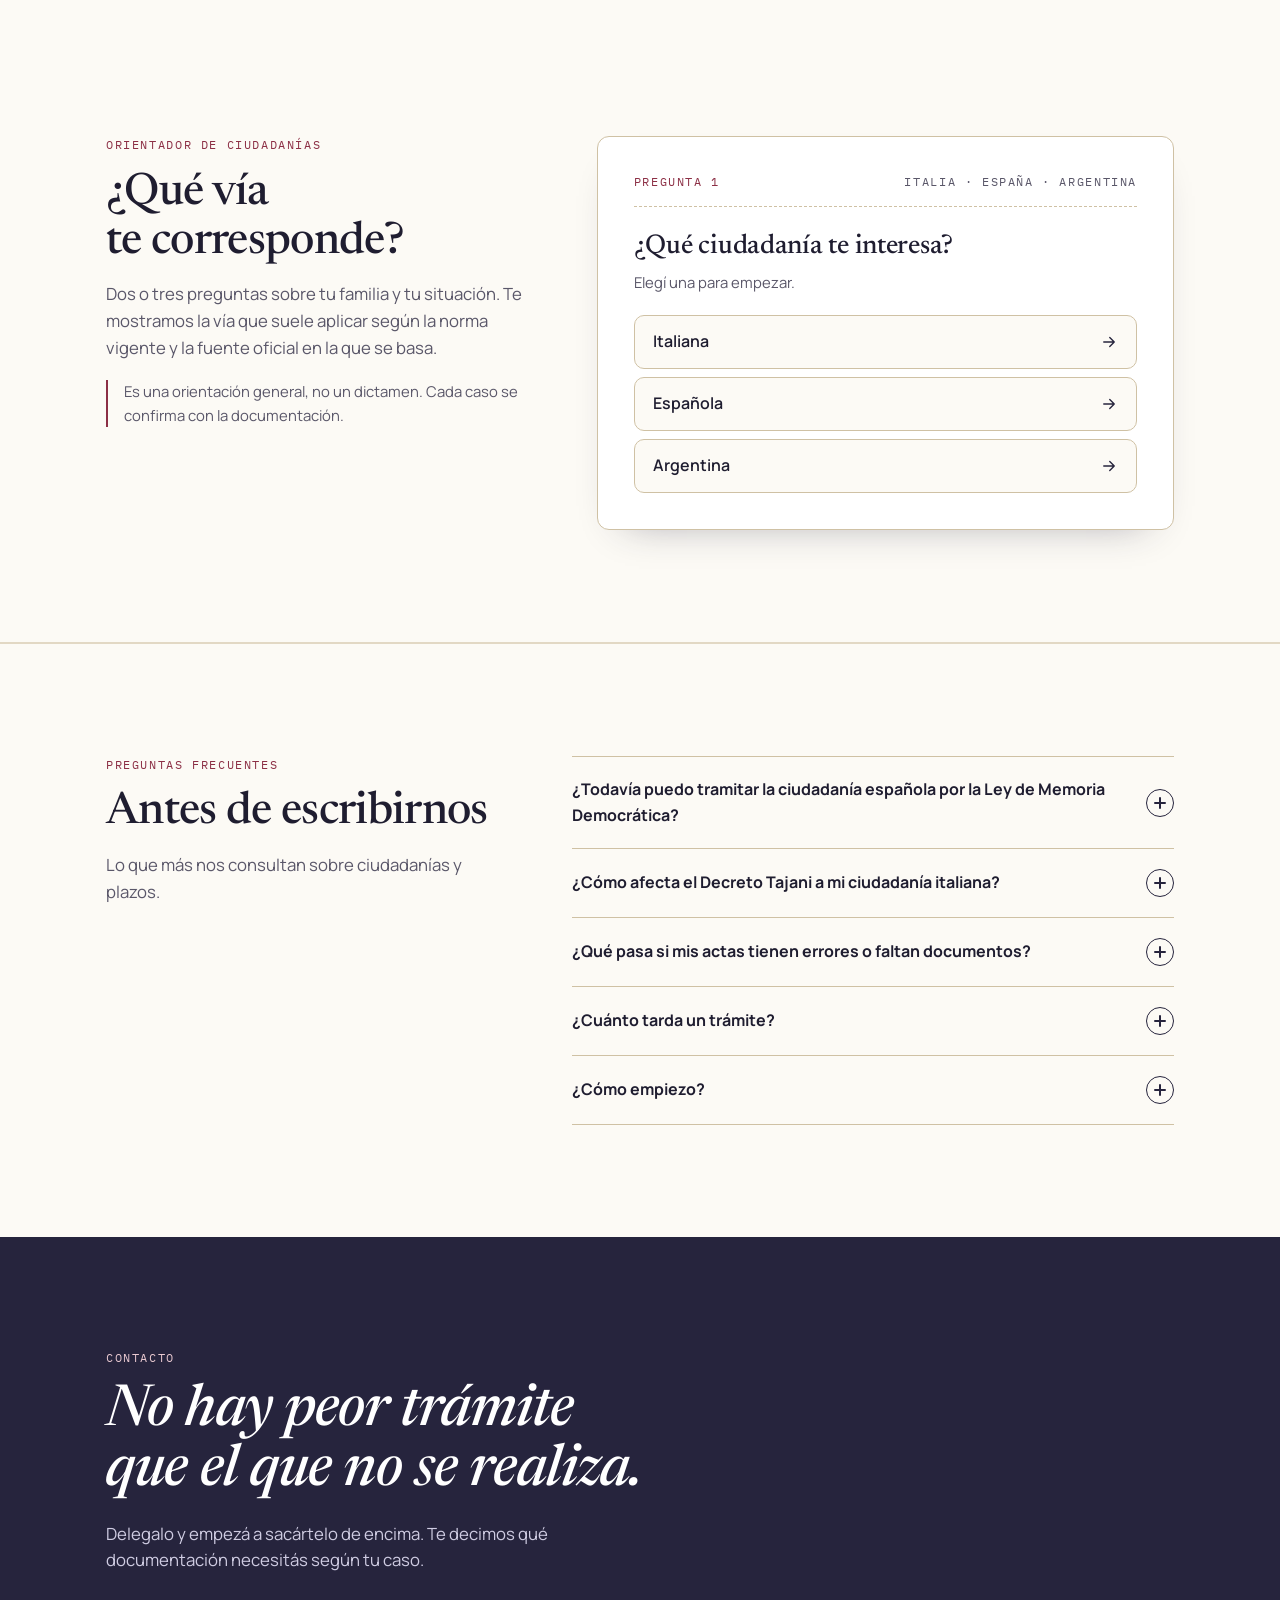
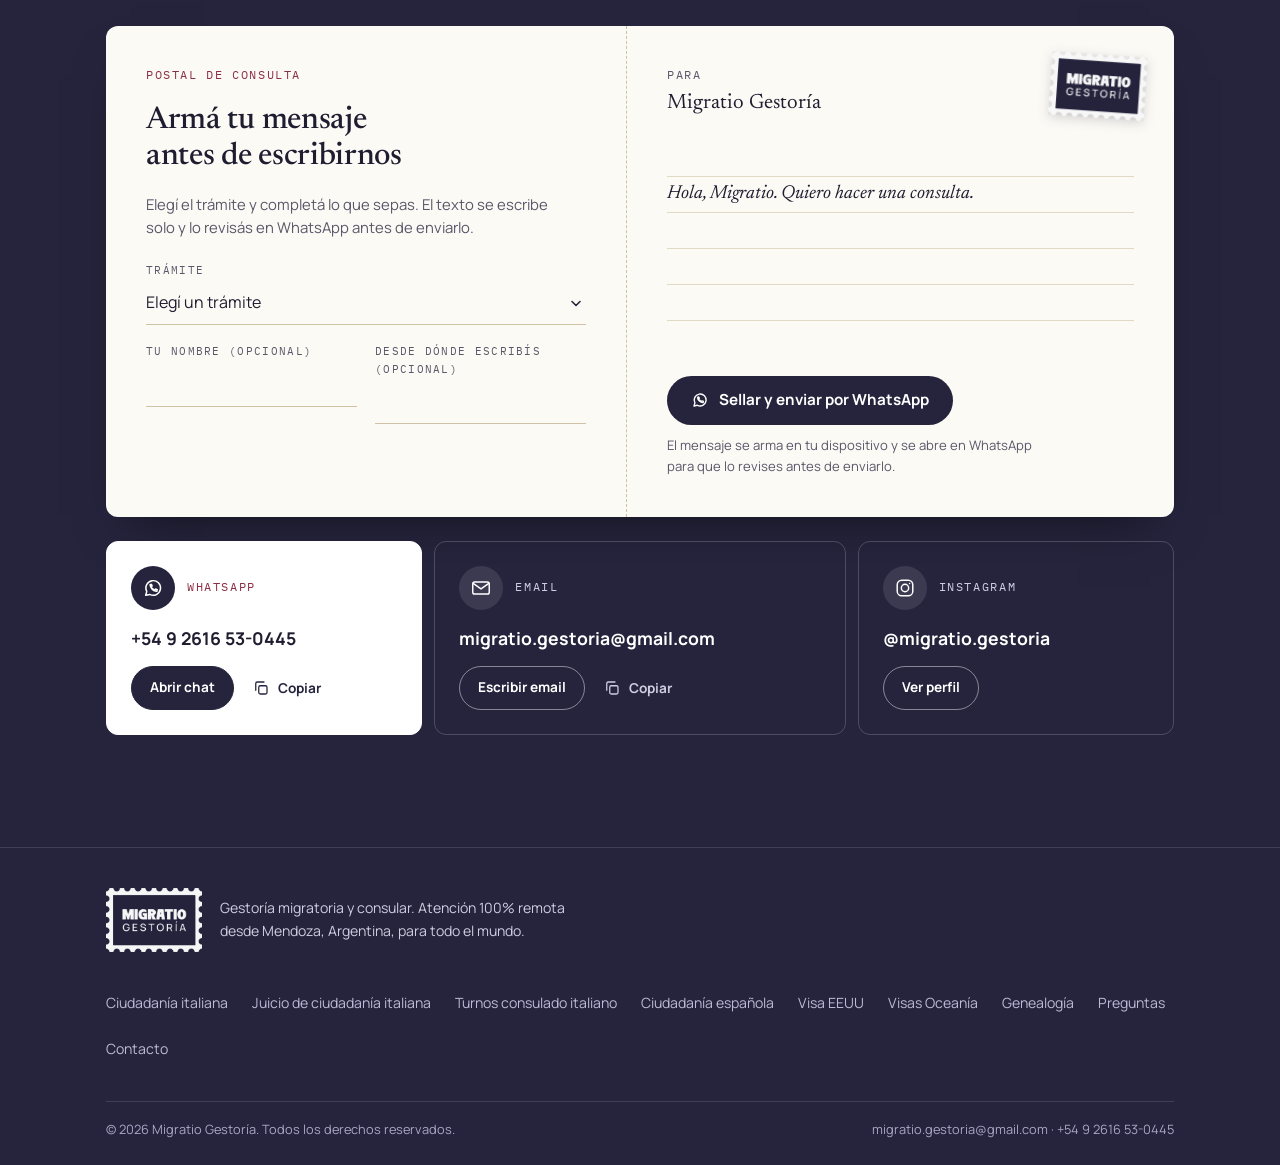
==== commit 6b32bd82: "Inicio: vuelven las banderas a las pestañas; pasaportes en las tarjetas de ciudadanía" ====
--- a/index.html
+++ b/index.html
@@ -333,7 +333,7 @@
   }
   .tab img { height: 28px; width: auto; }
   .gen-grid .req { background: var(--white); }
-  .tab img.pass { height: 36px; border-radius: 3px; box-shadow: 0 1px 3px rgba(38, 36, 61, .25); }
+  .svc .mini-pass { grid-row: span 2; margin-top: 2px; height: 34px; width: auto; border-radius: 2px; box-shadow: 0 1px 3px rgba(38, 36, 61, .25); }
   .tab .globe { width: 28px; height: 28px; display: grid; place-items: center; }
   .tab .count { font-family: var(--f-mono); font-size: .7rem; color: var(--ink-soft); font-weight: 500; }
   .tab:hover { border-color: var(--navy); }
@@ -947,9 +947,9 @@
       </div>
 
       <div class="tablist" role="tablist" aria-label="Destinos">
-        <button class="tab" role="tab" id="tab-italia" aria-controls="italia" aria-selected="true"><img class="pass" src="pasaporte-it.webp" alt="" width="101" height="144">Italia</button>
-        <button class="tab" role="tab" id="tab-espana" aria-controls="espana" aria-selected="false" tabindex="-1"><img class="pass" src="pasaporte-es.webp" alt="" width="101" height="144">España</button>
-        <button class="tab" role="tab" id="tab-argentina" aria-controls="argentina" aria-selected="false" tabindex="-1"><img class="pass" src="pasaporte-ar.webp" alt="" width="101" height="144">Argentina</button>
+        <button class="tab" role="tab" id="tab-italia" aria-controls="italia" aria-selected="true"><img src="stamp-italia.svg" alt="">Italia</button>
+        <button class="tab" role="tab" id="tab-espana" aria-controls="espana" aria-selected="false" tabindex="-1"><img src="stamp-espana-v3.png" alt="">España</button>
+        <button class="tab" role="tab" id="tab-argentina" aria-controls="argentina" aria-selected="false" tabindex="-1"><img src="stamp-argentina.svg" alt="">Argentina</button>
         <button class="tab" role="tab" id="tab-otros" aria-controls="otros" aria-selected="false" tabindex="-1"><span class="globe"><svg class="ico" aria-hidden="true"><use href="#ic-globe"/></svg></span>Otros destinos</button>
       </div>
 
@@ -959,7 +959,7 @@
           <p>Ciudadanía por descendencia y trámites ante el consulado o la Justicia italiana.</p>
         </div>
         <div class="svc-grid">
-          <article class="svc"><svg class="ico" aria-hidden="true"><use href="#ic-passport"/></svg><h4>Pasaporte y ciudadanía iure sanguinis</h4><p>Vía consular si tu padre, madre, abuelo o abuela tiene, o tenía al morir, solo la ciudadanía italiana. <a class="more" href="ciudadania-italiana/">Requisitos y cómo lo gestionamos →</a></p></article>
+          <article class="svc"><img class="mini-pass" src="pasaporte-it.webp" alt="" width="101" height="144"><h4>Pasaporte y ciudadanía iure sanguinis</h4><p>Vía consular si tu padre, madre, abuelo o abuela tiene, o tenía al morir, solo la ciudadanía italiana. <a class="more" href="ciudadania-italiana/">Requisitos y cómo lo gestionamos →</a></p></article>
           <article class="svc"><svg class="ico" aria-hidden="true"><use href="#ic-search"/></svg><h4>Búsqueda de actas y genealogía</h4><p>Investigación genealógica y localización de partidas.</p></article>
           <article class="svc"><svg class="ico" aria-hidden="true"><use href="#ic-rings"/></svg><h4>Ciudadanía por matrimonio</h4><p>3 años de matrimonio (2 si viven en Italia, la mitad con hijos) y certificado B1.</p></article>
           <article class="svc"><svg class="ico" aria-hidden="true"><use href="#ic-doc"/></svg><h4>Inscripción al AIRE</h4><p>Registro obligatorio para italianos residentes en el exterior. Lo tramitamos en Fast It, el portal consular.</p></article>
@@ -990,7 +990,7 @@
           <p>Ciudadanía, residencia y documentación ante el Estado español. <a class="more" href="ciudadania-espanola/">Qué opciones quedan después de la Ley de Nietos →</a></p>
         </div>
         <div class="svc-grid">
-          <article class="svc"><svg class="ico" aria-hidden="true"><use href="#ic-passport"/></svg><h4>Ciudadanía por Ley de Memoria Democrática</h4><p>Revisión de carpeta y armado del expediente.</p></article>
+          <article class="svc"><img class="mini-pass" src="pasaporte-es.webp" alt="" width="101" height="144"><h4>Ciudadanía por Ley de Memoria Democrática</h4><p>Revisión de carpeta y armado del expediente.</p></article>
           <article class="svc"><svg class="ico" aria-hidden="true"><use href="#ic-doc"/></svg><h4>Inscripción de menores</h4><p>Ante el consulado, por Código Civil (la LMD ya no está vigente).</p></article>
           <article class="svc"><svg class="ico" aria-hidden="true"><use href="#ic-search"/></svg><h4>Búsqueda de actas y genealogía en España</h4><p>Partidas del Registro Civil español, con investigación genealógica.</p></article>
           <article class="svc"><svg class="ico" aria-hidden="true"><use href="#ic-stamp"/></svg><h4>Apostilla en España</h4><p>Legalización de documentos emitidos en España.</p></article>
@@ -1005,7 +1005,7 @@
           <p>Ciudadanía argentina y la documentación de base para cualquier trámite.</p>
         </div>
         <div class="svc-grid">
-          <article class="svc"><svg class="ico" aria-hidden="true"><use href="#ic-passport"/></svg><h4>Ciudadanía argentina por opción</h4><p>Para hijos de argentinos nacidos en el exterior, ante el Registro Civil. Preparamos la partida extranjera apostillada y traducida, y el resto de la carpeta.</p></article>
+          <article class="svc"><img class="mini-pass" src="pasaporte-ar.webp" alt="" width="101" height="144"><h4>Ciudadanía argentina por opción</h4><p>Para hijos de argentinos nacidos en el exterior, ante el Registro Civil. Preparamos la partida extranjera apostillada y traducida, y el resto de la carpeta.</p></article>
           <article class="svc"><svg class="ico" aria-hidden="true"><use href="#ic-scale"/></svg><h4>Ciudadanía argentina por naturalización</h4><p>Vía judicial, ante el juzgado federal, para extranjeros con 2 años de residencia. Armamos la carpeta: partidas, antecedentes penales y medios de vida.</p></article>
           <article class="svc"><svg class="ico" aria-hidden="true"><use href="#ic-search"/></svg><h4>Búsqueda de actas y genealogía</h4><p>Partidas del Registro Civil argentino, con investigación genealógica.</p></article>
           <article class="svc"><svg class="ico" aria-hidden="true"><use href="#ic-doc"/></svg><h4>Rectificación de actas</h4><p>Corrección de errores en partidas del Registro Civil.</p></article>
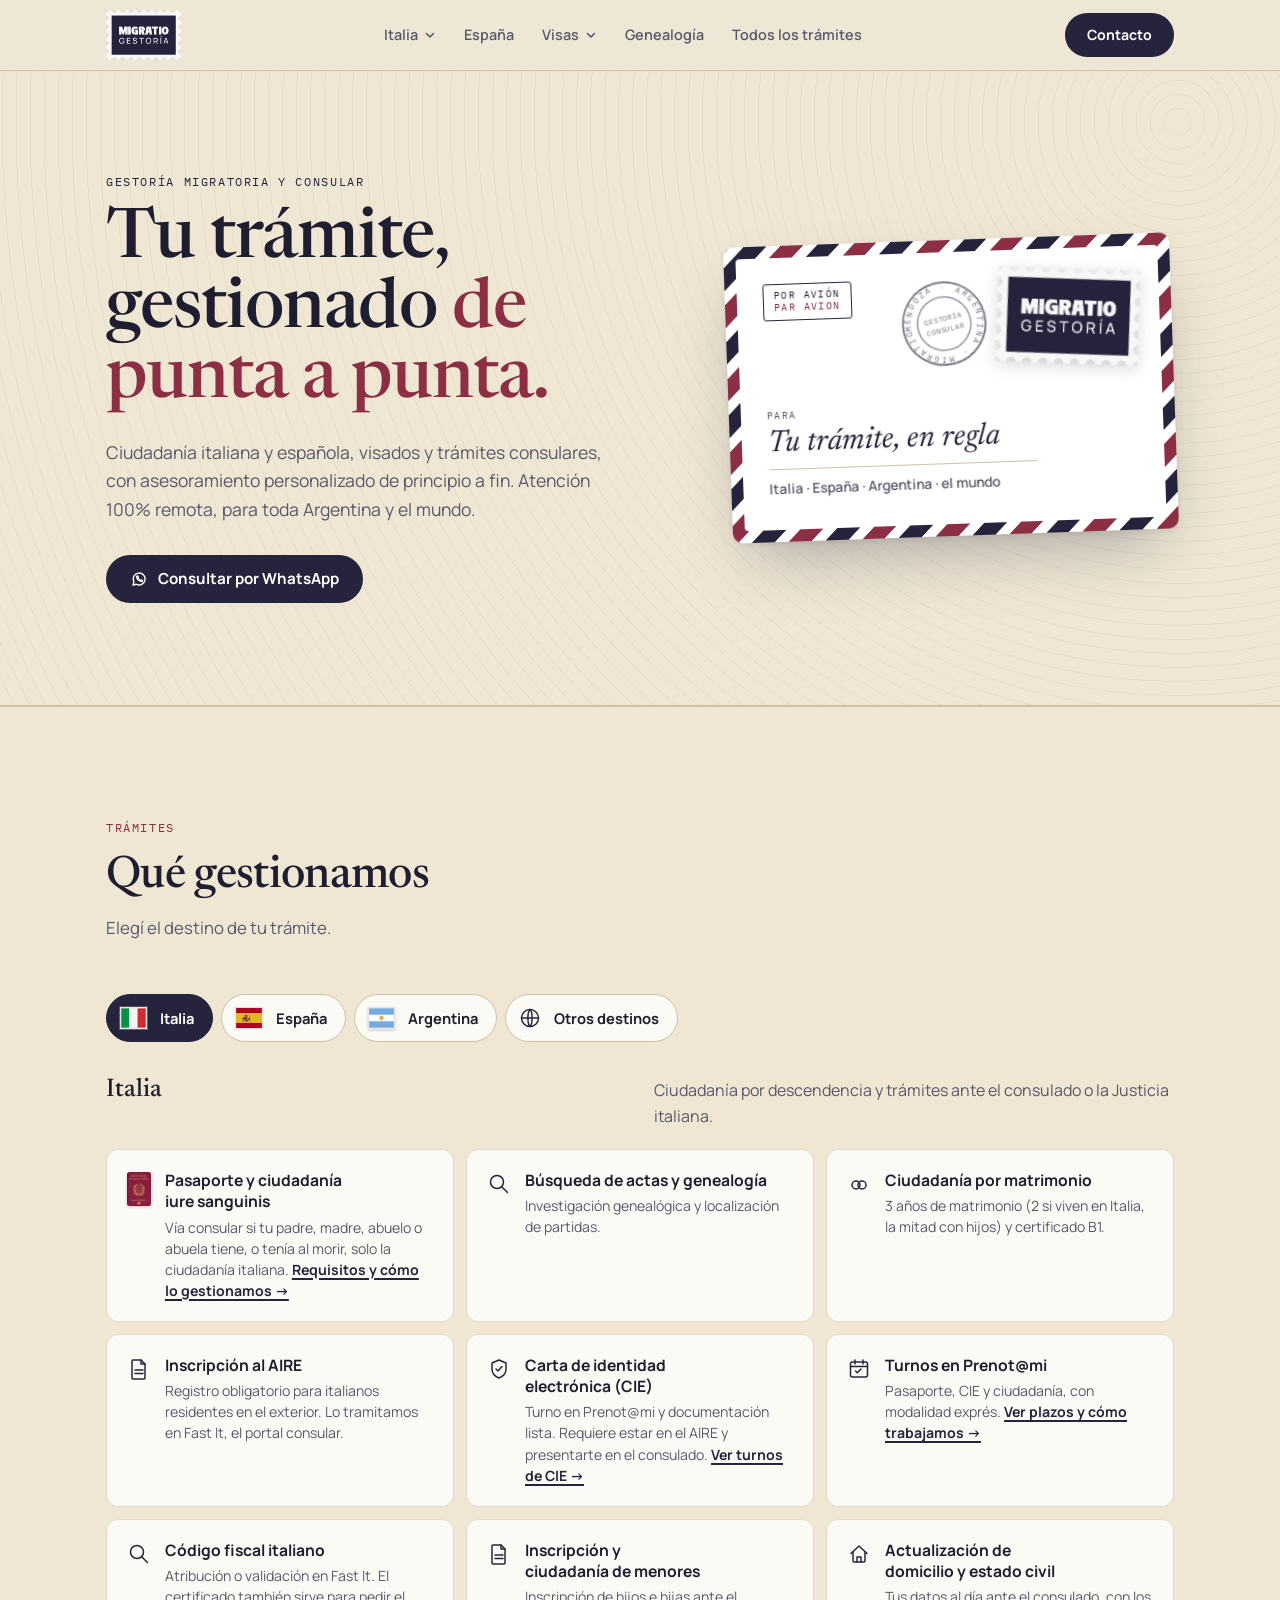
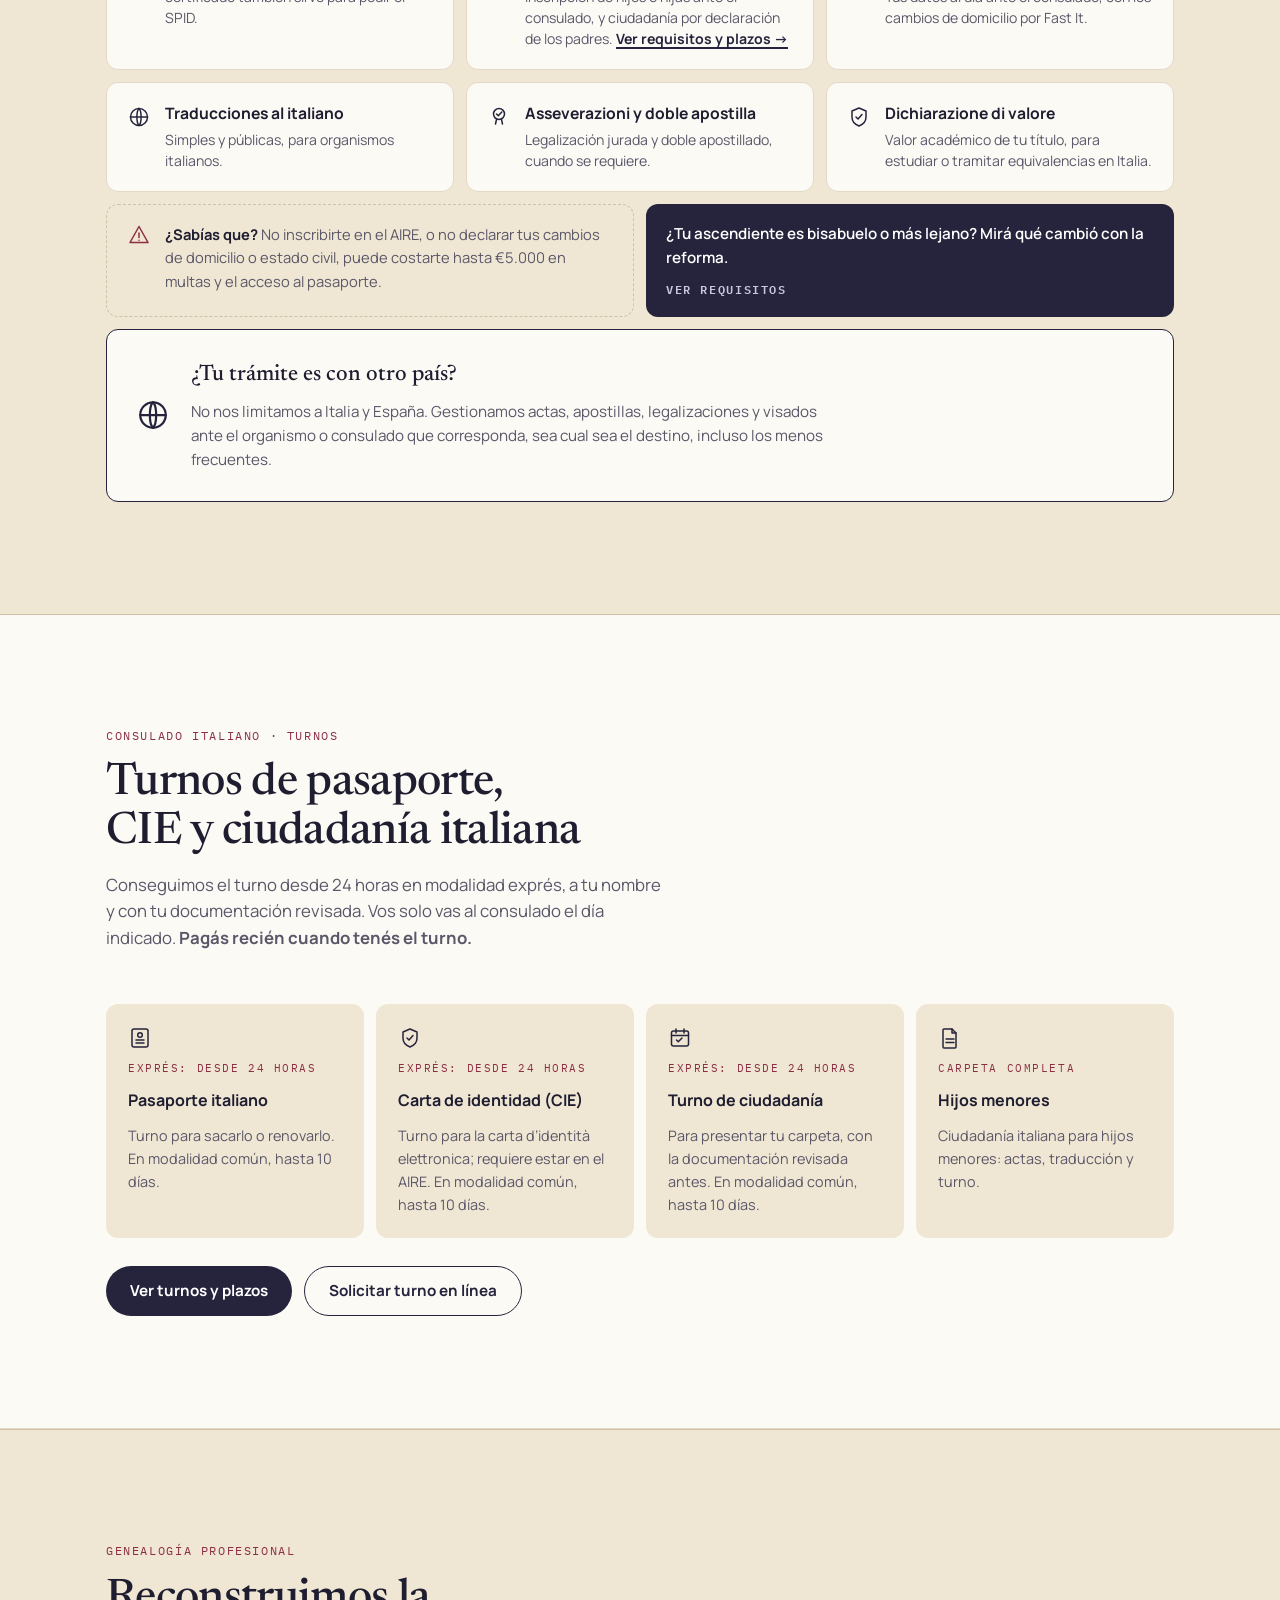
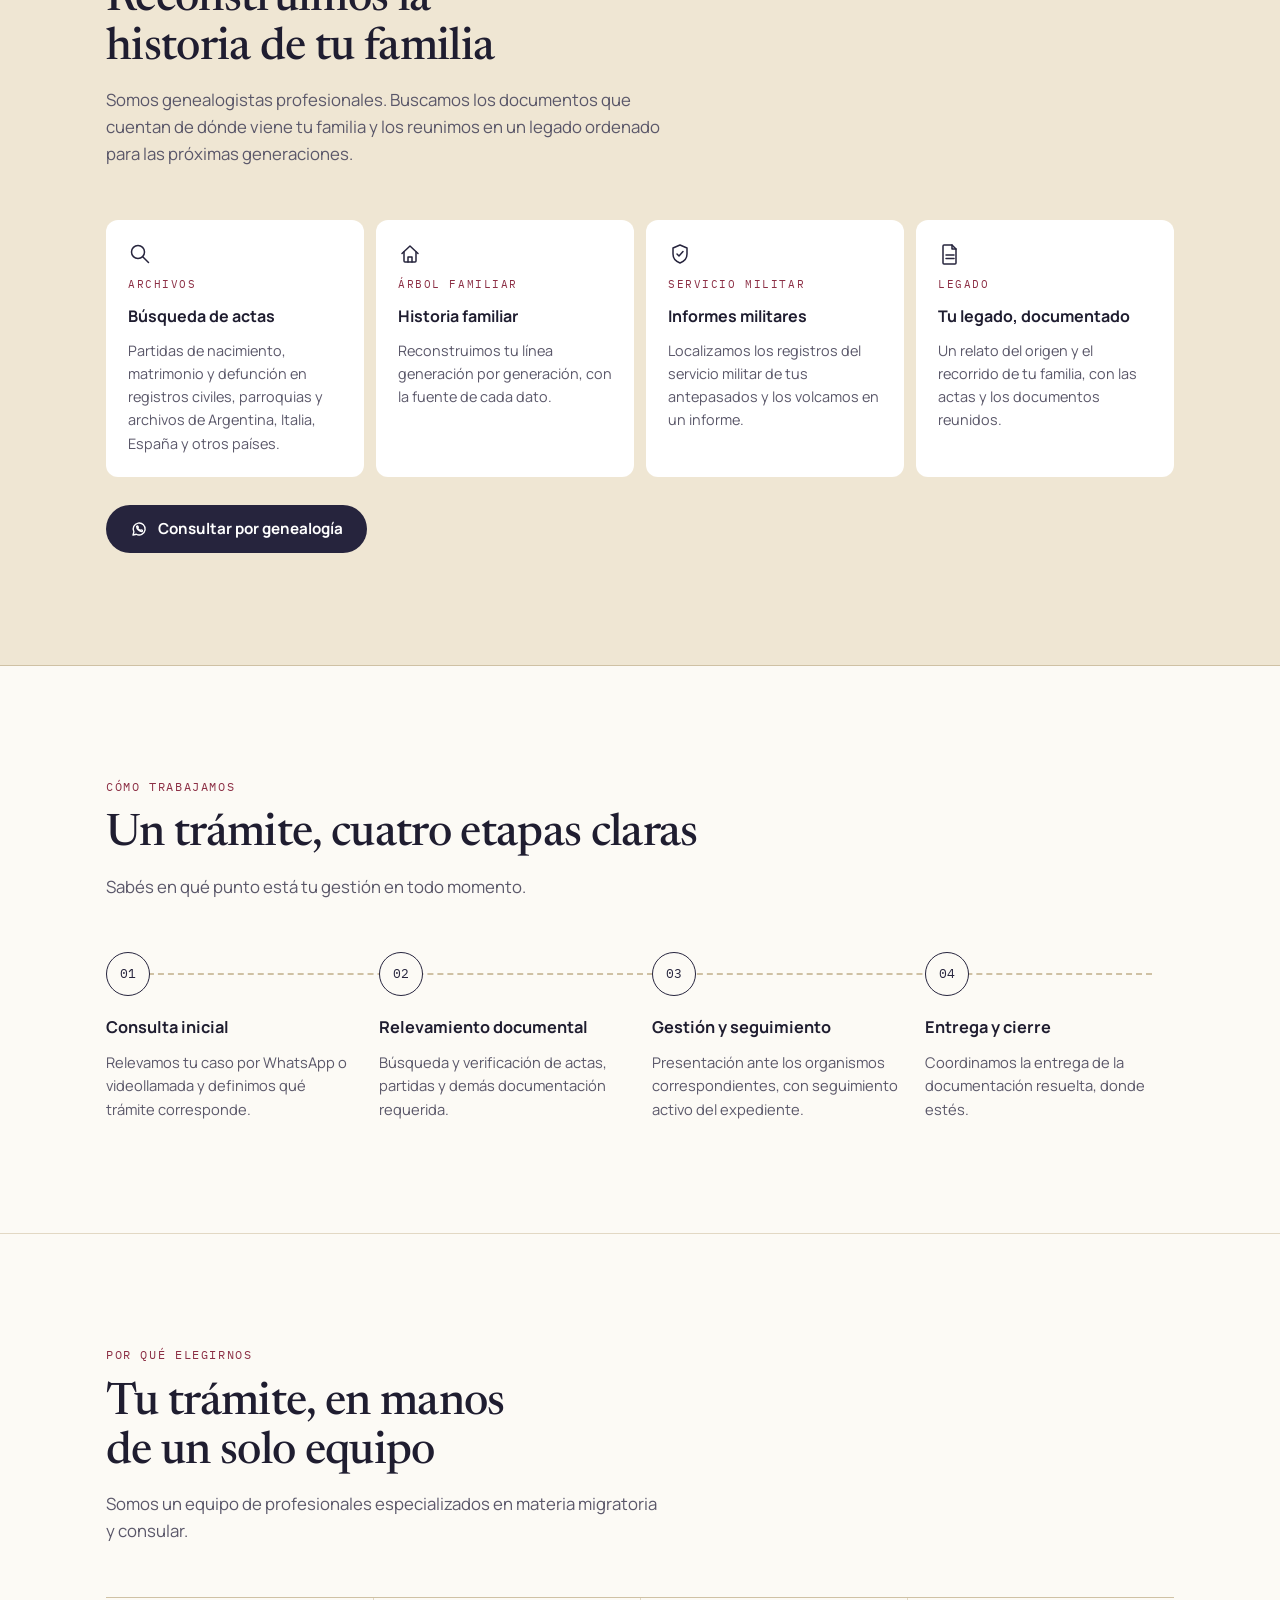
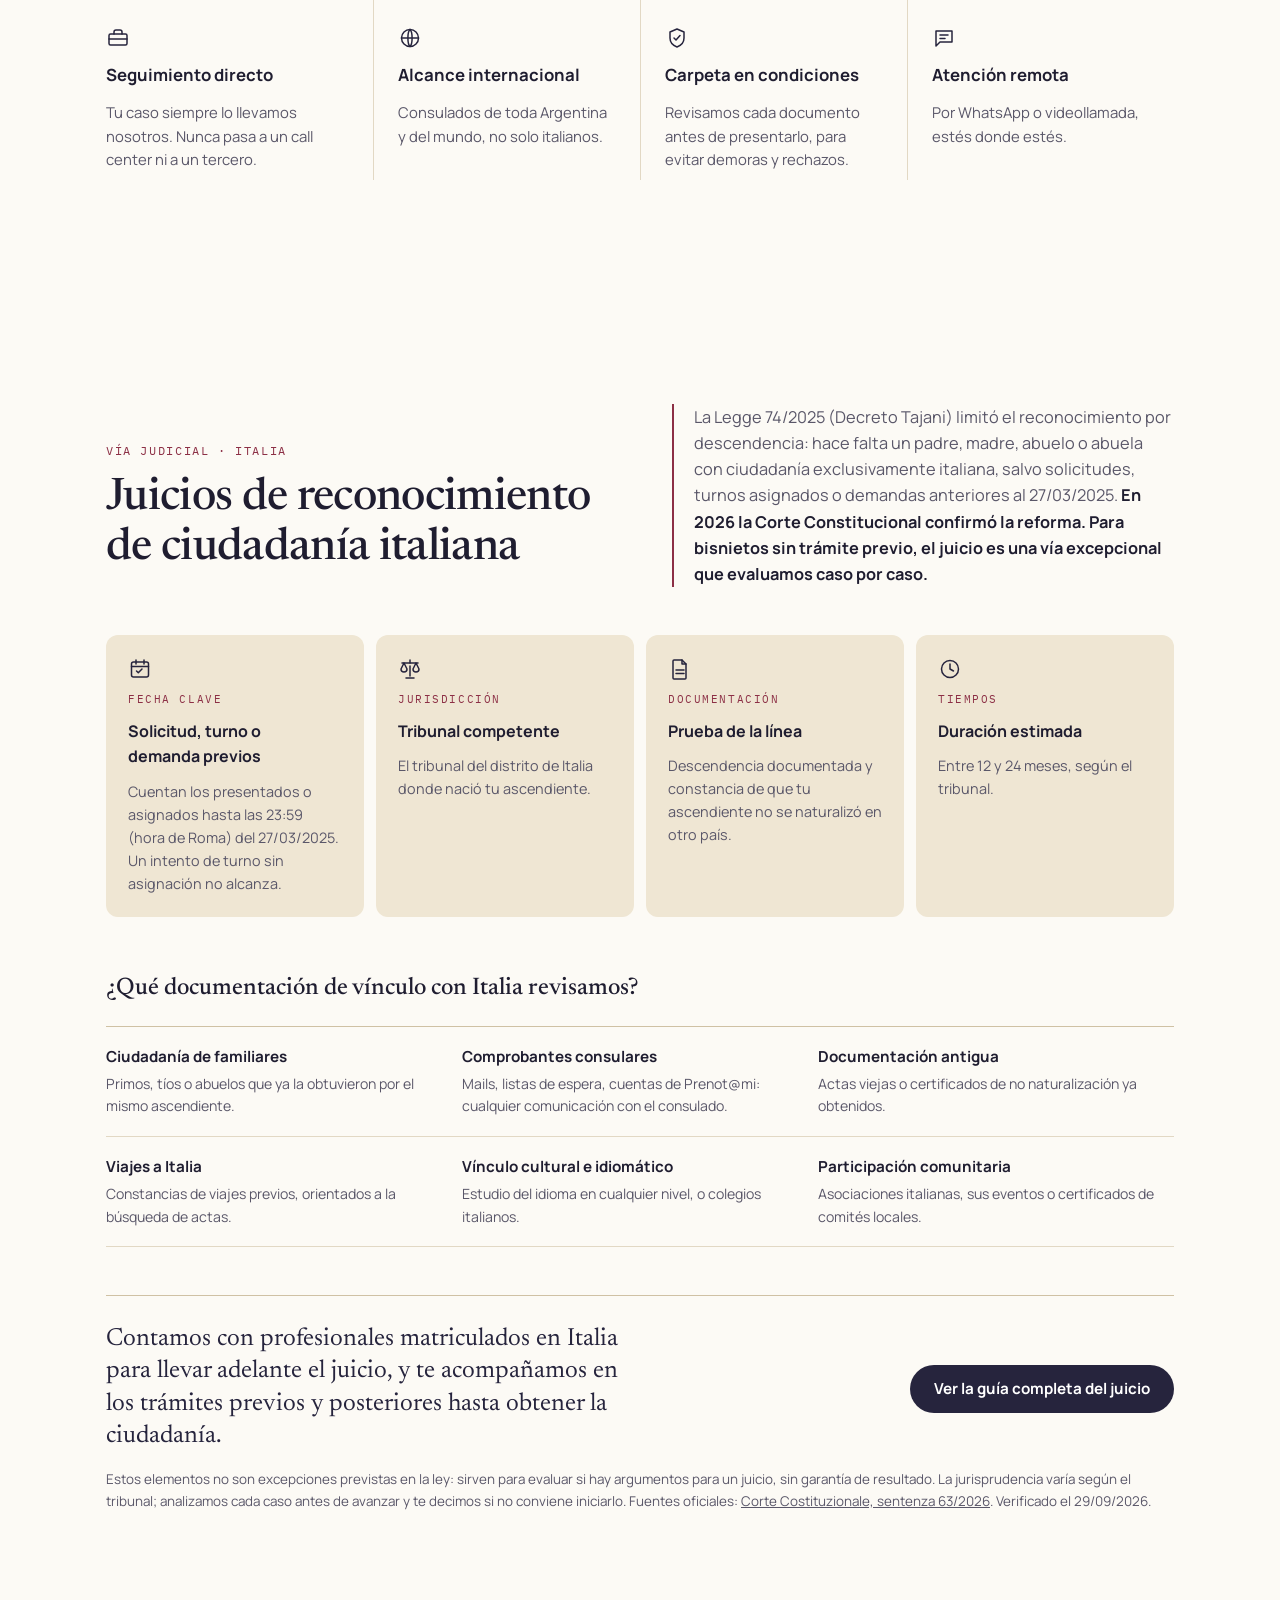
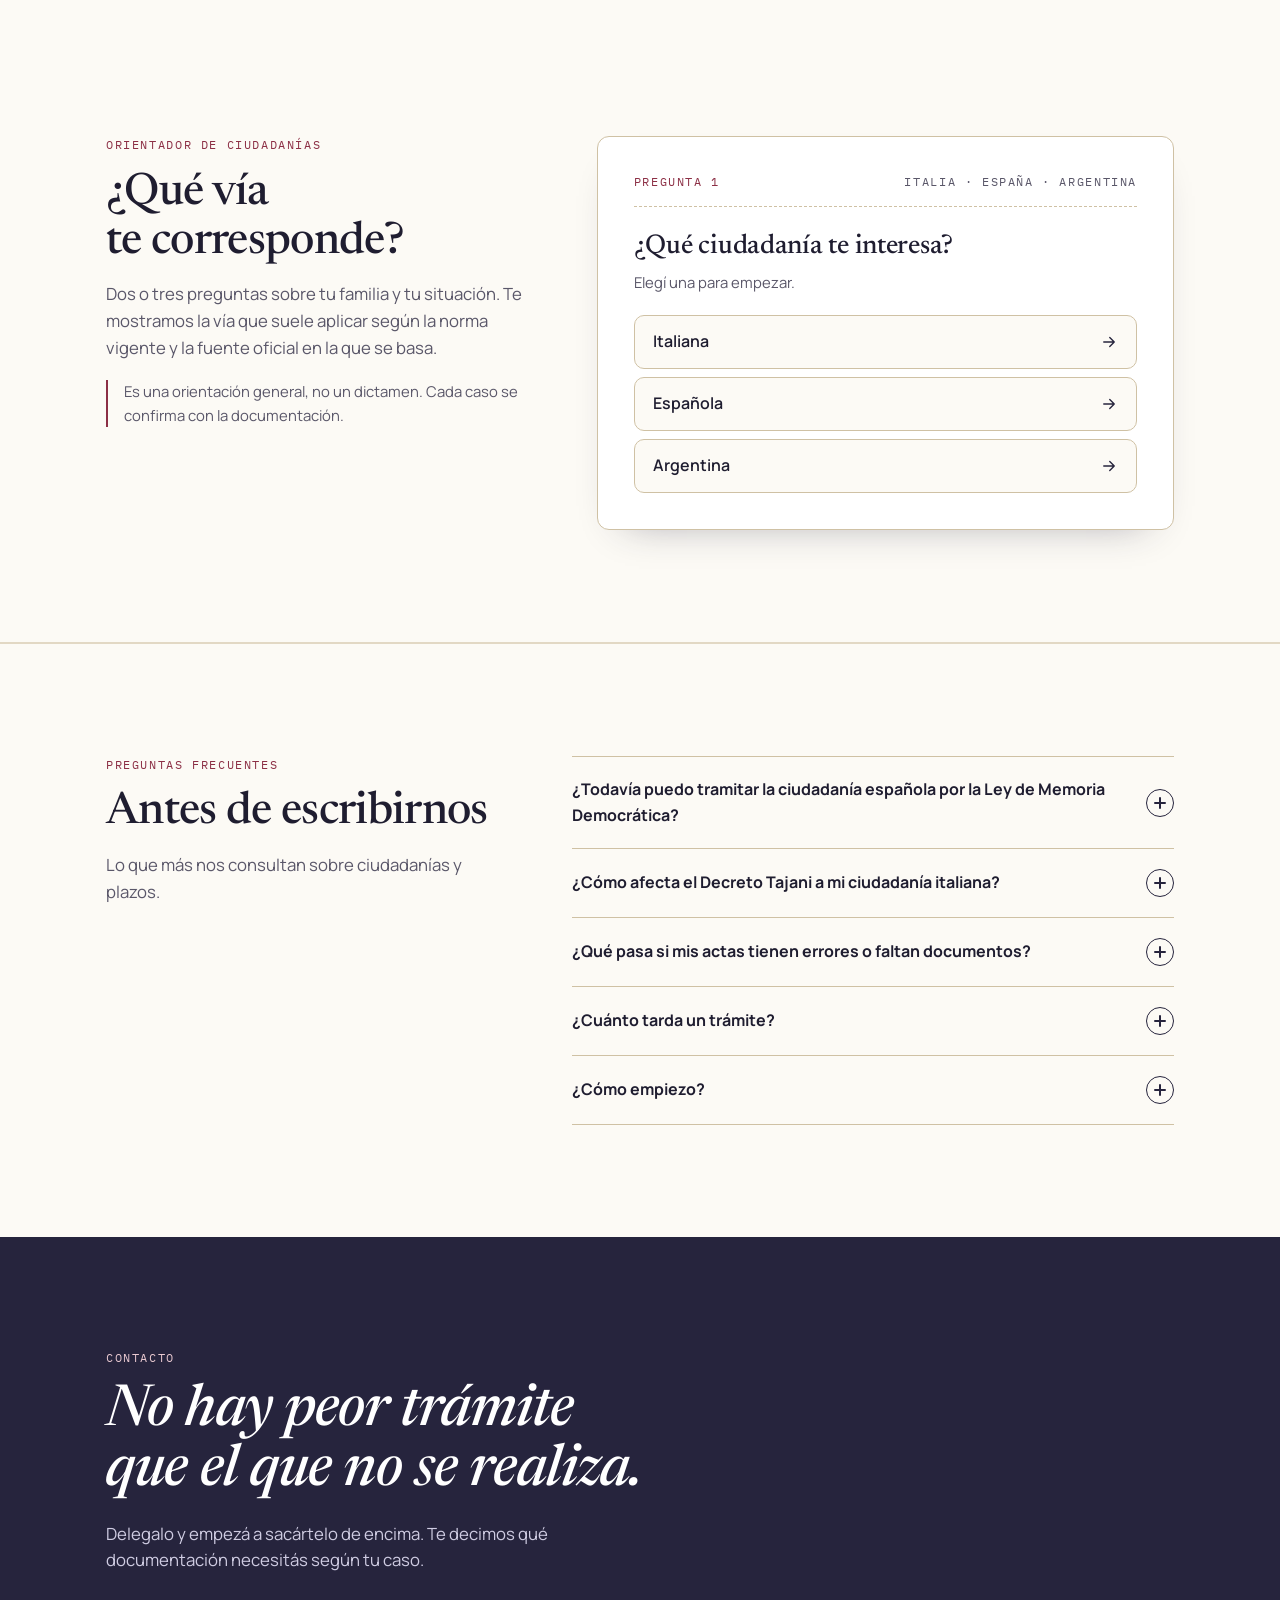
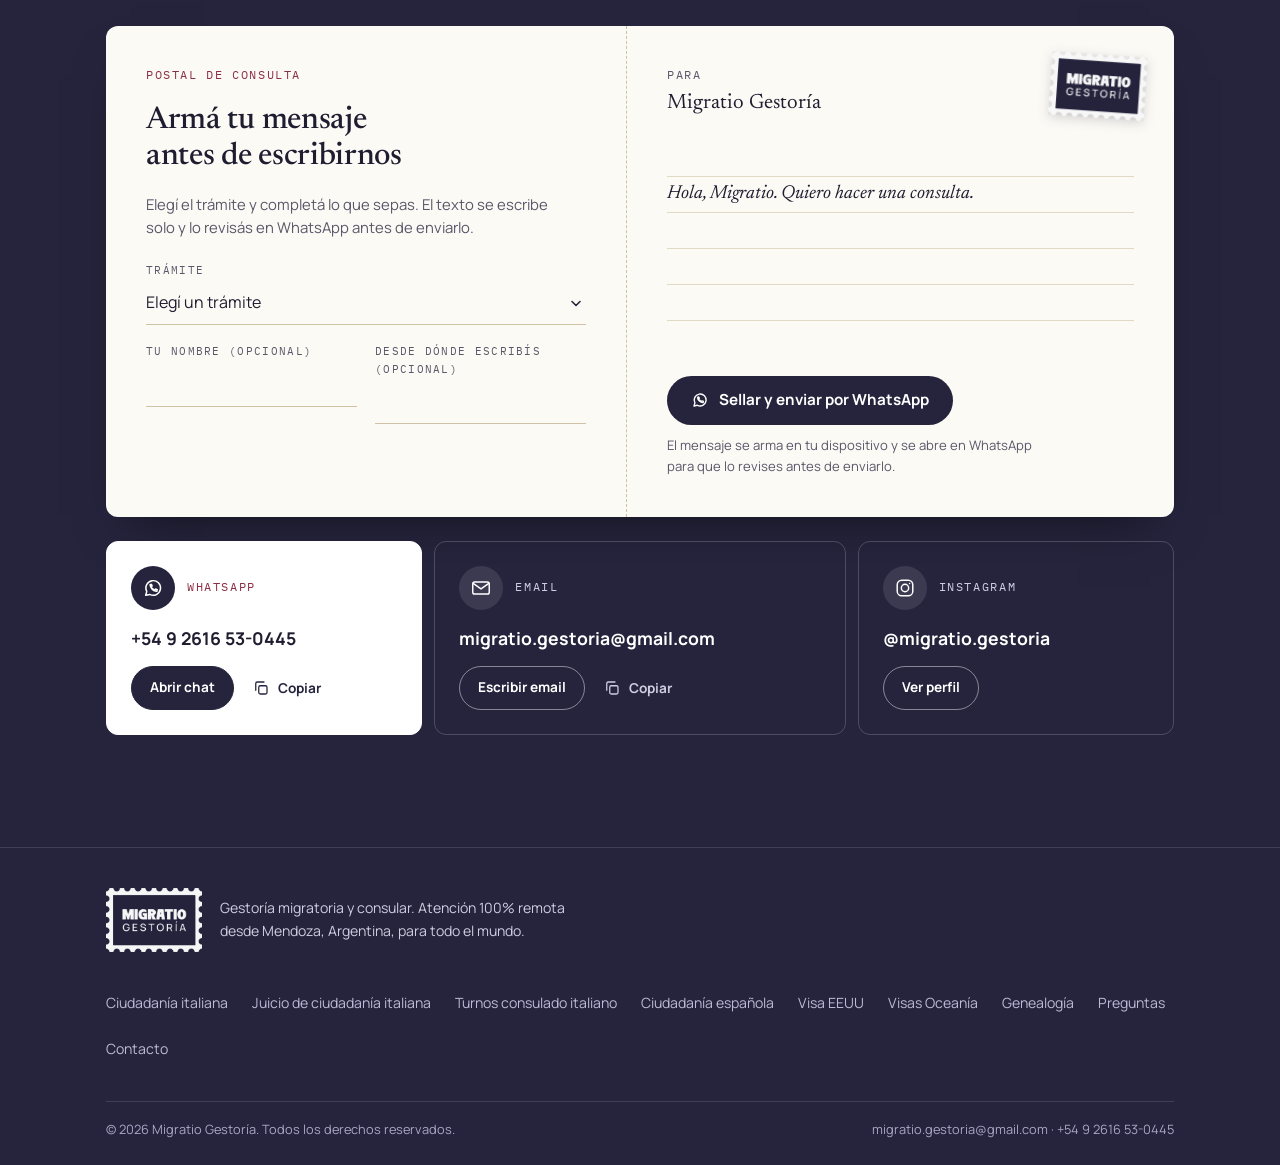
==== commit d37c60fe: "Inicio: menú ampliado, enlace a /solicitud-turno/ e imagen para compartir nueva" ====
--- a/index.html
+++ b/index.html
@@ -18,7 +18,7 @@
 <meta property="og:title" content="Migratio Gestoría">
 <meta property="og:description" content="Gestoría migratoria y consular: ciudadanía italiana y española, juicios en Italia, visados y documentación de cualquier país. Atención 100% remota.">
 <meta property="og:url" content="https://migratiogestoria.com/">
-<meta property="og:image" content="https://migratiogestoria.com/og-image.jpg">
+<meta property="og:image" content="https://migratiogestoria.com/og-migratio.jpg">
 <meta property="og:image:width" content="1200">
 <meta property="og:image:height" content="630">
 <meta name="twitter:card" content="summary_large_image">
@@ -35,7 +35,7 @@
   "areaServed": "Worldwide",
   "availableLanguage": "es",
   "url": "https://migratiogestoria.com/",
-  "image": "https://migratiogestoria.com/og-image.jpg",
+  "image": "https://migratiogestoria.com/og-migratio.jpg",
   "sameAs": ["https://instagram.com/migratio.gestoria"]
 }
 </script>
@@ -154,25 +154,31 @@
   .menu-btn[aria-expanded="true"] svg { stroke: var(--white); }
   .dd { position: relative; }
   .dd-btn { display: inline-flex; align-items: center; gap: 6px; padding: 8px 0; border: 0; background: none; font: inherit; color: inherit; cursor: pointer; white-space: nowrap; }
-  .dd-btn:hover, .dd-btn[aria-expanded="true"] { color: var(--navy); }
+  .dd-btn:hover, .dd-btn[aria-expanded="true"], nav.links a[aria-current], .dd.cur > .dd-btn { color: var(--navy); }
+  nav.links > a[aria-current], .dd.cur > .dd-btn { box-shadow: inset 0 -2px 0 var(--burgundy); }
   .dd-chev { width: 12px; height: 12px; fill: none; stroke: currentColor; stroke-width: 1.6; stroke-linecap: round; stroke-linejoin: round; transition: transform .2s ease; }
   .dd-btn[aria-expanded="true"] .dd-chev { transform: rotate(180deg); }
-  .dd-menu { display: none; position: absolute; top: 100%; left: -16px; min-width: 240px; padding: 8px; background: var(--white); border: 1px solid var(--line-strong); border-radius: 10px; box-shadow: 0 12px 32px rgba(38, 36, 61, .14); z-index: 60; }
-  .dd-menu a { display: block; padding: 10px 12px; border-radius: 6px; white-space: nowrap; color: var(--ink); }
-  .dd-menu a:hover { background: var(--paper); color: var(--navy); }
+  .dd-menu { display: none; position: absolute; top: 100%; left: -18px; min-width: 300px; padding: 8px; background: var(--white); border: 1px solid var(--line-strong); border-radius: 12px; box-shadow: 0 14px 36px rgba(38, 36, 61, .16); z-index: 60; }
+  .dd-menu::before { content: ""; position: absolute; left: 0; right: 0; top: -10px; height: 10px; }
+  .dd-menu a { display: grid; gap: 2px; padding: 10px 12px; border-radius: 8px; white-space: nowrap; }
+  .dd-menu a b { font-weight: 700; color: var(--ink); }
+  .dd-menu a span { font-size: .8rem; font-weight: 500; color: var(--ink-soft); }
+  .dd-menu a:hover, .dd-menu a[aria-current] { background: var(--sand); }
+  .dd-menu a:hover b, .dd-menu a[aria-current] b { color: var(--navy); }
   .dd-btn[aria-expanded="true"] + .dd-menu { display: block; }
   @media (hover: hover) and (pointer: fine) { .dd:hover .dd-menu { display: block; } }
   .mnav-h { display: block; padding: 16px 0 4px; font-size: .72rem; letter-spacing: .08em; text-transform: uppercase; color: var(--ink-soft); }
   .mnav a.sub { padding-left: 14px; }
+  .mnav a[aria-current] { color: var(--burgundy); }
   .mnav { border-top: 1px solid var(--line-strong); }
   .mnav .wrap { display: flex; flex-direction: column; padding-block: 8px 16px; }
   .mnav a { text-decoration: none; font-weight: 600; padding: 12px 0; min-height: 44px; border-bottom: 1px solid var(--line); }
   .mnav a:last-child { border-bottom: none; }
-  @media (max-width: 900px) {
+  @media (max-width: 1080px) {
     nav.links { display: none; }
     .menu-btn { display: grid; }
   }
-  @media (min-width: 901px) { .mnav { display: none !important; } }
+  @media (min-width: 1081px) { .mnav { display: none !important; } }
 
   .skip {
     position: absolute;
@@ -858,21 +864,22 @@
       <div class="dd">
         <button class="dd-btn" type="button" aria-expanded="false" aria-controls="dd-italia">Italia<svg class="dd-chev" viewBox="0 0 12 12" aria-hidden="true"><path d="M2.5 4.5L6 8l3.5-3.5"/></svg></button>
         <div class="dd-menu" id="dd-italia">
-          <a href="ciudadania-italiana/">Ciudadanía italiana</a>
-          <a href="juicio-ciudadania-italiana/">Juicio de ciudadanía</a>
-          <a href="turnos-consulado-italiano/">Turnos en el consulado</a>
-        </div>
-      </div>
+          <a href="ciudadania-italiana/"><b>Ciudadanía italiana</b><span>Por descendencia, vía consular</span></a>
+          <a href="juicio-ciudadania-italiana/"><b>Juicio de ciudadanía</b><span>Vía judicial ante tribunales italianos</span></a>
+          <a href="turnos-consulado-italiano/"><b>Turnos en el consulado</b><span>Pasaporte, CIE, ciudadanía e hijos menores</span></a>
+          <a href="solicitud-turno/"><b>Solicitar turno en línea</b><span>Cargá tus datos y te contactamos</span></a>
+        </div>
+      </div>
+      <a href="ciudadania-espanola/">España</a>
       <div class="dd">
-        <button class="dd-btn" type="button" aria-expanded="false" aria-controls="dd-otros">Otros servicios<svg class="dd-chev" viewBox="0 0 12 12" aria-hidden="true"><path d="M2.5 4.5L6 8l3.5-3.5"/></svg></button>
-        <div class="dd-menu" id="dd-otros">
-          <a href="ciudadania-espanola/">Ciudadanía española</a>
-          <a href="visa-estados-unidos/">Visa de turista EE. UU.</a>
-          <a href="visas-oceania/">Visas Oceanía y Bali</a>
-          <a href="#genealogia">Genealogía</a>
-          <a href="#tramites">Todos los trámites</a>
-        </div>
-      </div>
+        <button class="dd-btn" type="button" aria-expanded="false" aria-controls="dd-visas">Visas<svg class="dd-chev" viewBox="0 0 12 12" aria-hidden="true"><path d="M2.5 4.5L6 8l3.5-3.5"/></svg></button>
+        <div class="dd-menu" id="dd-visas">
+          <a href="visa-estados-unidos/"><b>Estados Unidos</b><span>Visa de turista y formulario DS-160</span></a>
+          <a href="visas-oceania/"><b>Australia, Nueva Zelanda y Bali</b><span>Turismo, Working Holiday y estudio</span></a>
+        </div>
+      </div>
+      <a href="#genealogia">Genealogía</a>
+      <a href="#tramites">Todos los trámites</a>
     </nav>
     <div class="nav-actions">
       <a class="btn btn-primary nav-cta" href="#contacto">Contacto</a>
@@ -887,14 +894,17 @@
       <a class="sub" href="ciudadania-italiana/">Ciudadanía italiana</a>
       <a class="sub" href="juicio-ciudadania-italiana/">Juicio de ciudadanía</a>
       <a class="sub" href="turnos-consulado-italiano/">Turnos en el consulado</a>
-      <span class="mnav-h mono">Otros servicios</span>
+      <a class="sub" href="solicitud-turno/">Solicitar turno en línea</a>
+      <span class="mnav-h mono">España</span>
       <a class="sub" href="ciudadania-espanola/">Ciudadanía española</a>
-      <a class="sub" href="visa-estados-unidos/">Visa de turista EE. UU.</a>
-      <a class="sub" href="visas-oceania/">Visas Oceanía y Bali</a>
+      <span class="mnav-h mono">Visas</span>
+      <a class="sub" href="visa-estados-unidos/">Estados Unidos</a>
+      <a class="sub" href="visas-oceania/">Australia, Nueva Zelanda y Bali</a>
+      <span class="mnav-h mono">Más</span>
       <a class="sub" href="#genealogia">Genealogía</a>
       <a class="sub" href="#tramites">Todos los trámites</a>
-      <a href="#proceso">Cómo trabajamos</a>
-      <a href="#faq">Preguntas frecuentes</a>
+      <a class="sub" href="#proceso">Cómo trabajamos</a>
+      <a class="sub" href="#faq">Preguntas frecuentes</a>
       <a href="#contacto">Contacto</a>
     </div>
   </nav>
@@ -1074,7 +1084,7 @@
       </div>
       <div style="display:flex;flex-wrap:wrap;gap:12px;margin-top:28px">
         <a class="btn btn-primary" href="turnos-consulado-italiano/">Ver turnos y plazos</a>
-        <a class="btn btn-outline" href="solicitud-pasaporte/">Solicitar turno en línea</a>
+        <a class="btn btn-outline" href="solicitud-turno/">Solicitar turno en línea</a>
       </div>
     </div>
   </section>
@@ -1653,6 +1663,11 @@
   bs.forEach(function (b) { b.addEventListener('click', function () { close(b); b.setAttribute('aria-expanded', b.getAttribute('aria-expanded') === 'true' ? 'false' : 'true'); }); });
   document.addEventListener('click', function (e) { if (!e.target.closest('.dd')) close(); });
   document.addEventListener('keydown', function (e) { if (e.key === 'Escape') close(); });
+  document.querySelectorAll('nav.links a, .mnav a').forEach(function (a) {
+    if (a.hash || a.pathname === '/' || a.pathname !== location.pathname) return;
+    a.setAttribute('aria-current', 'page');
+    var d = a.closest('.dd'); if (d) d.classList.add('cur');
+  });
 })();
 </script>
 </body>
